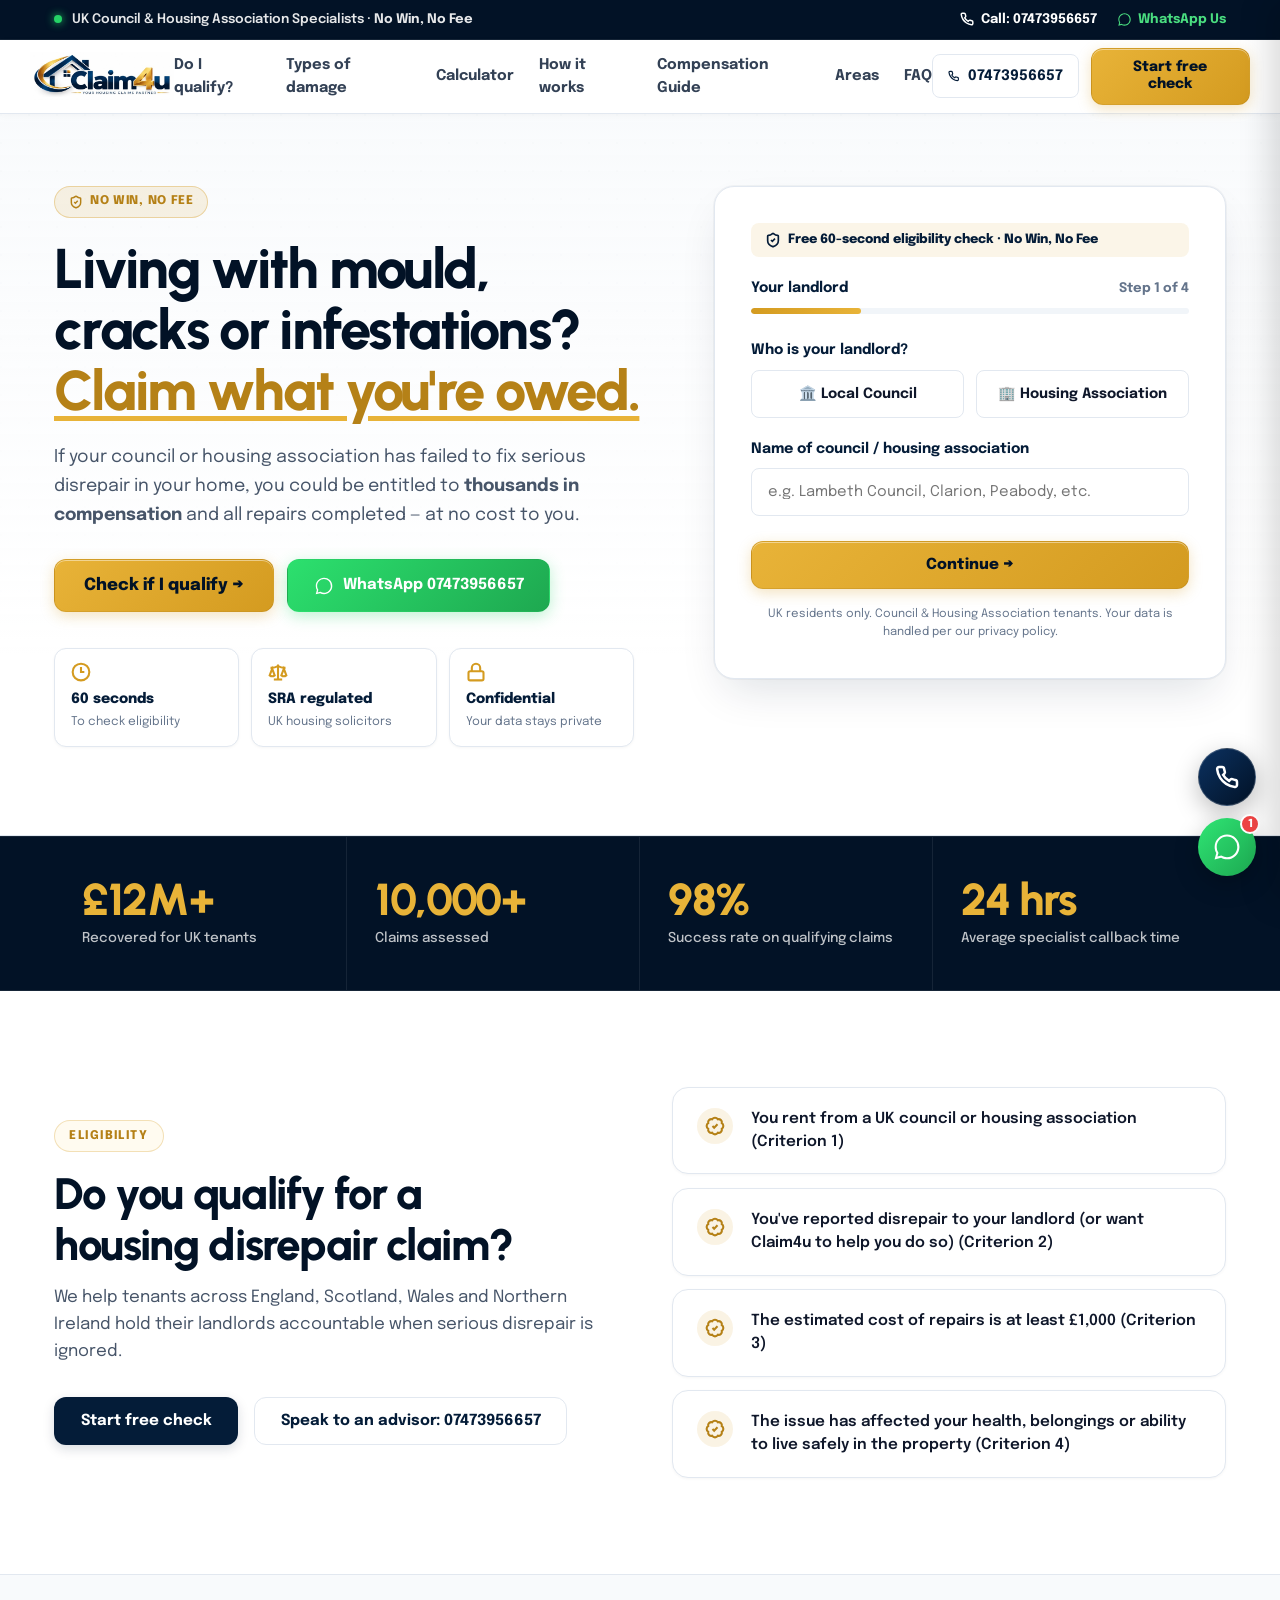
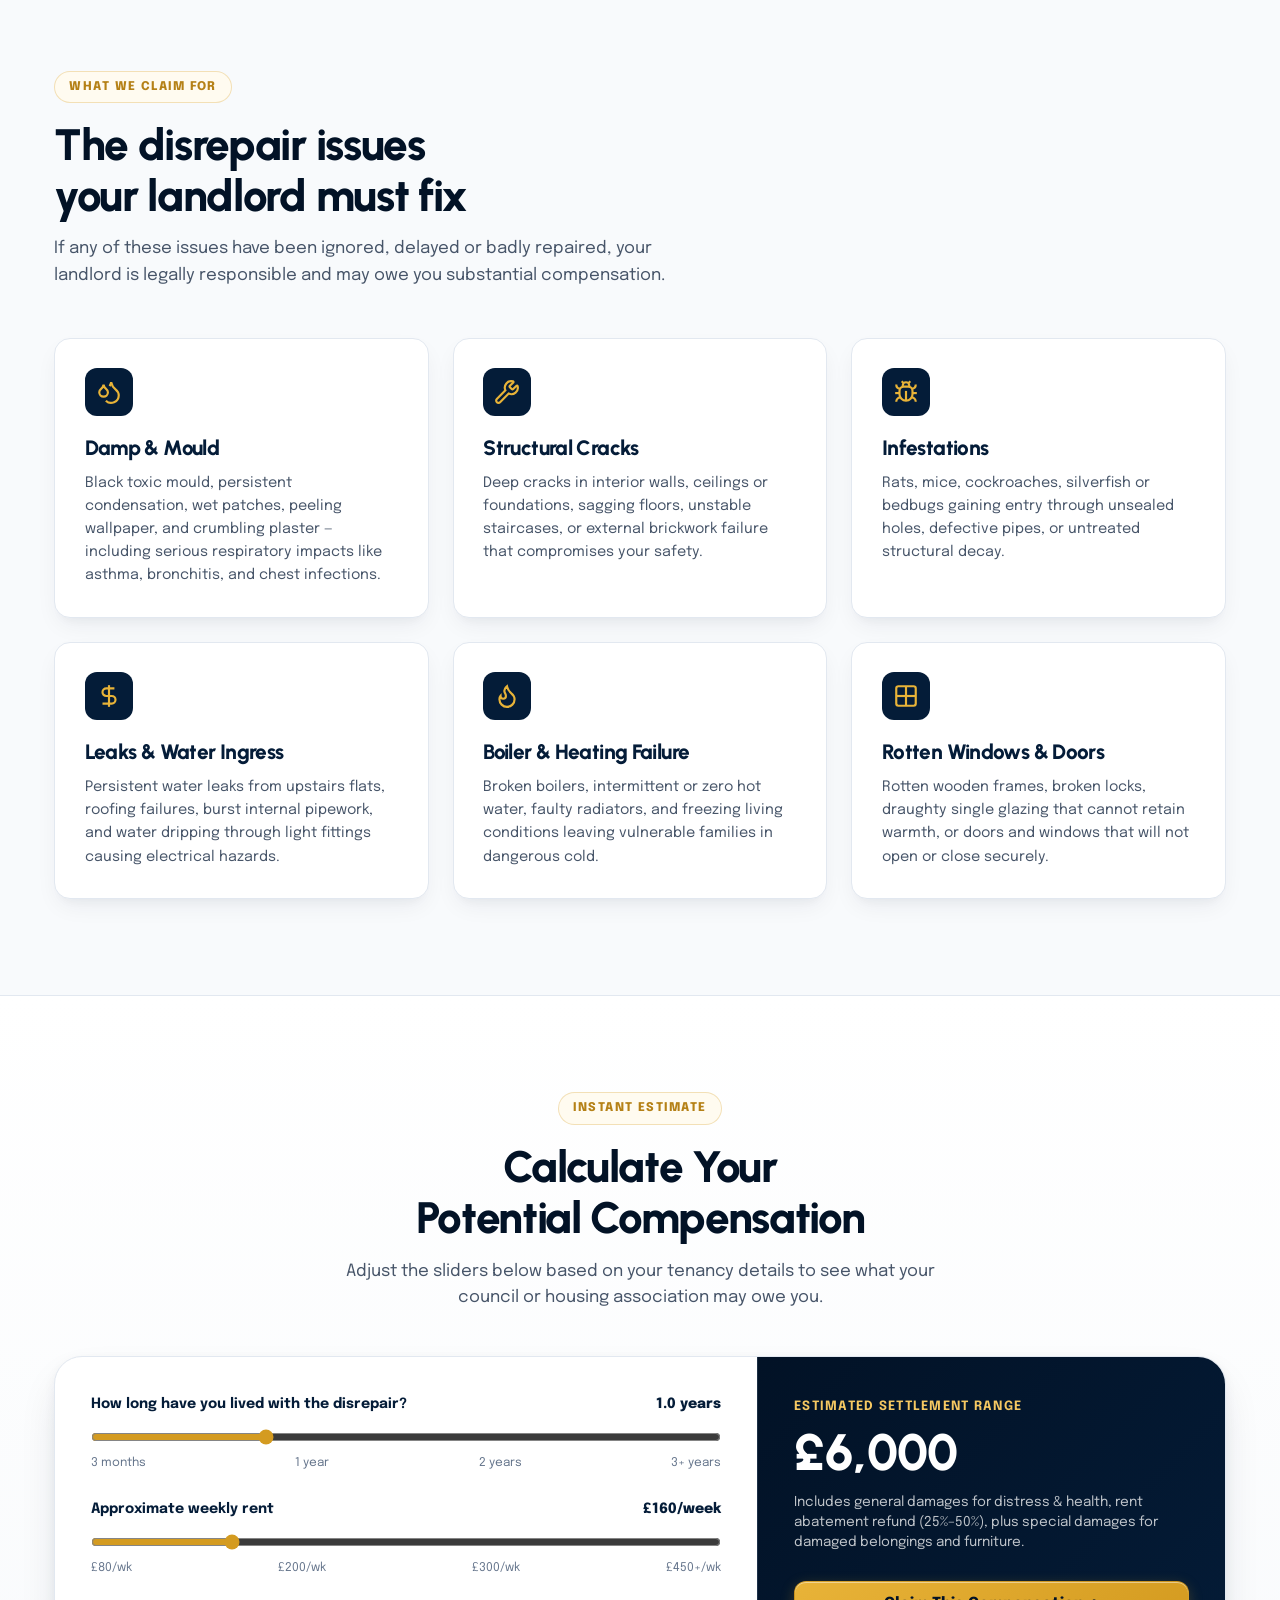
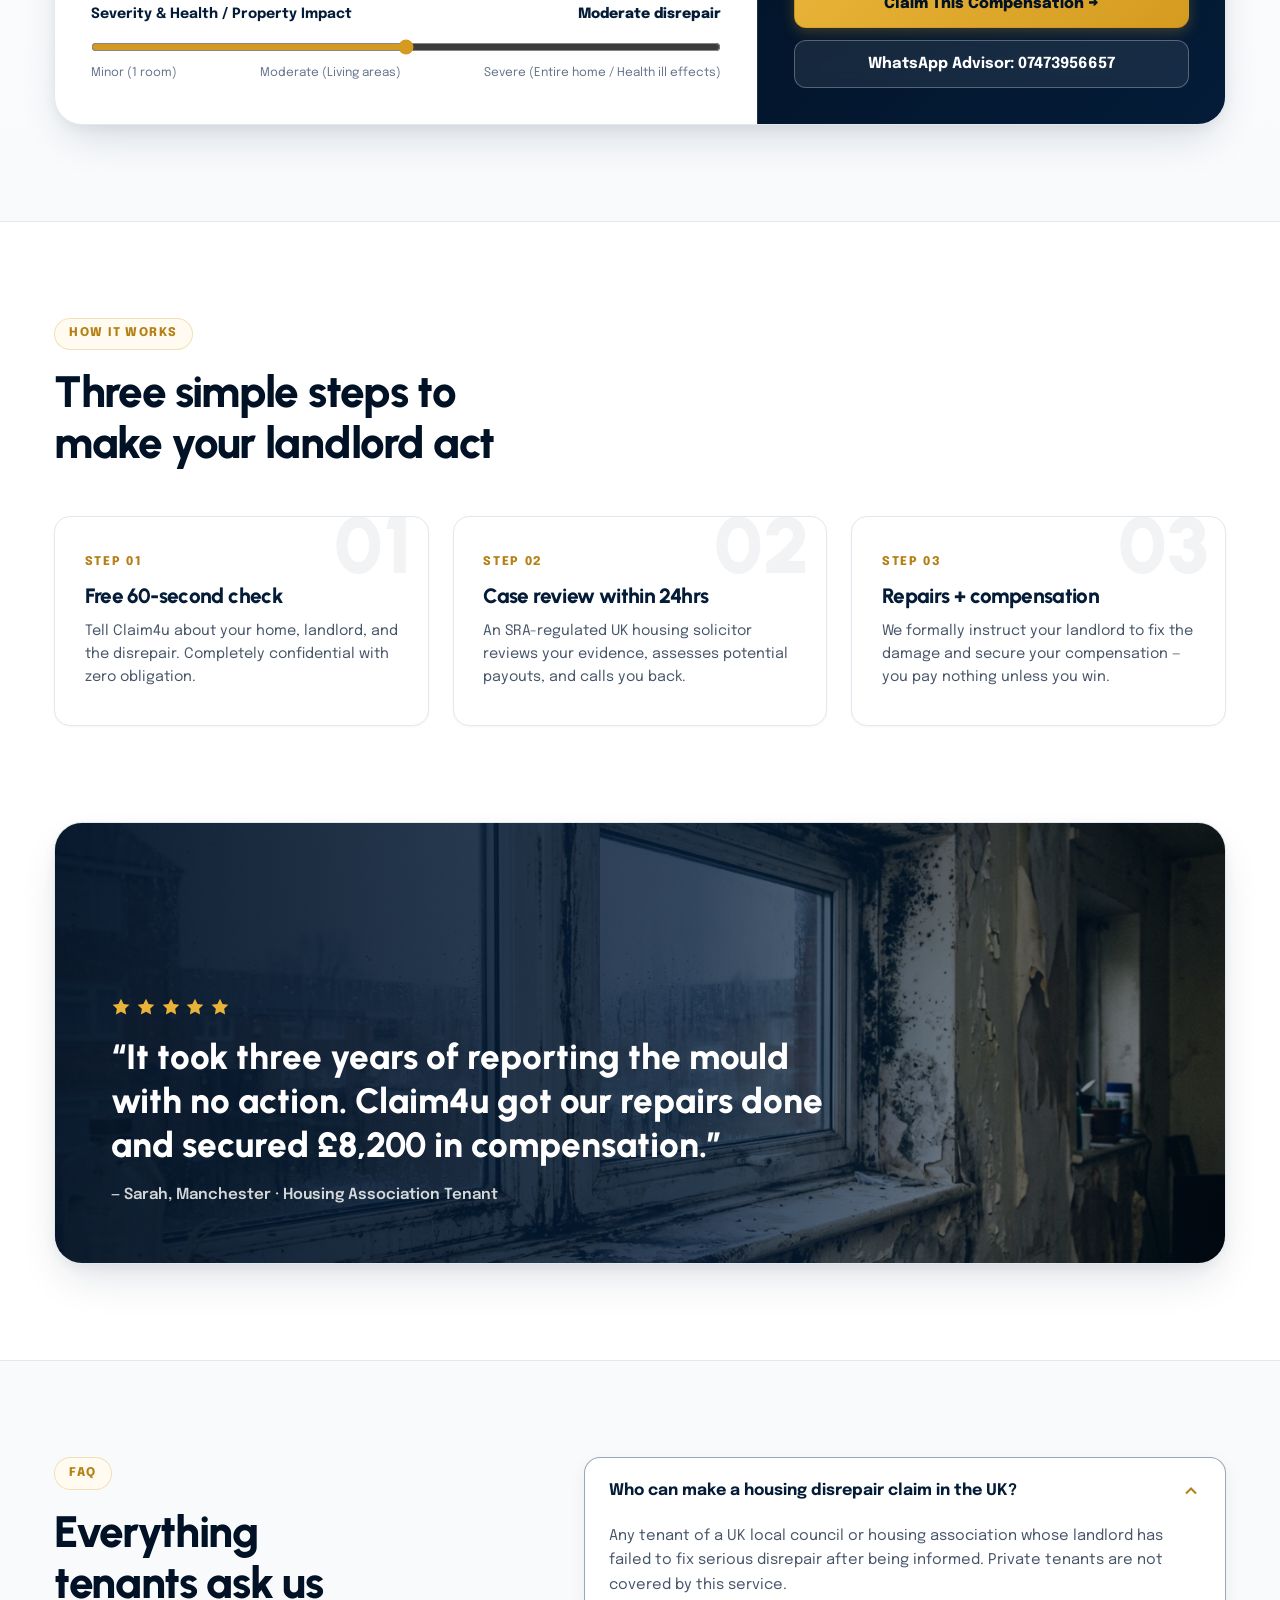
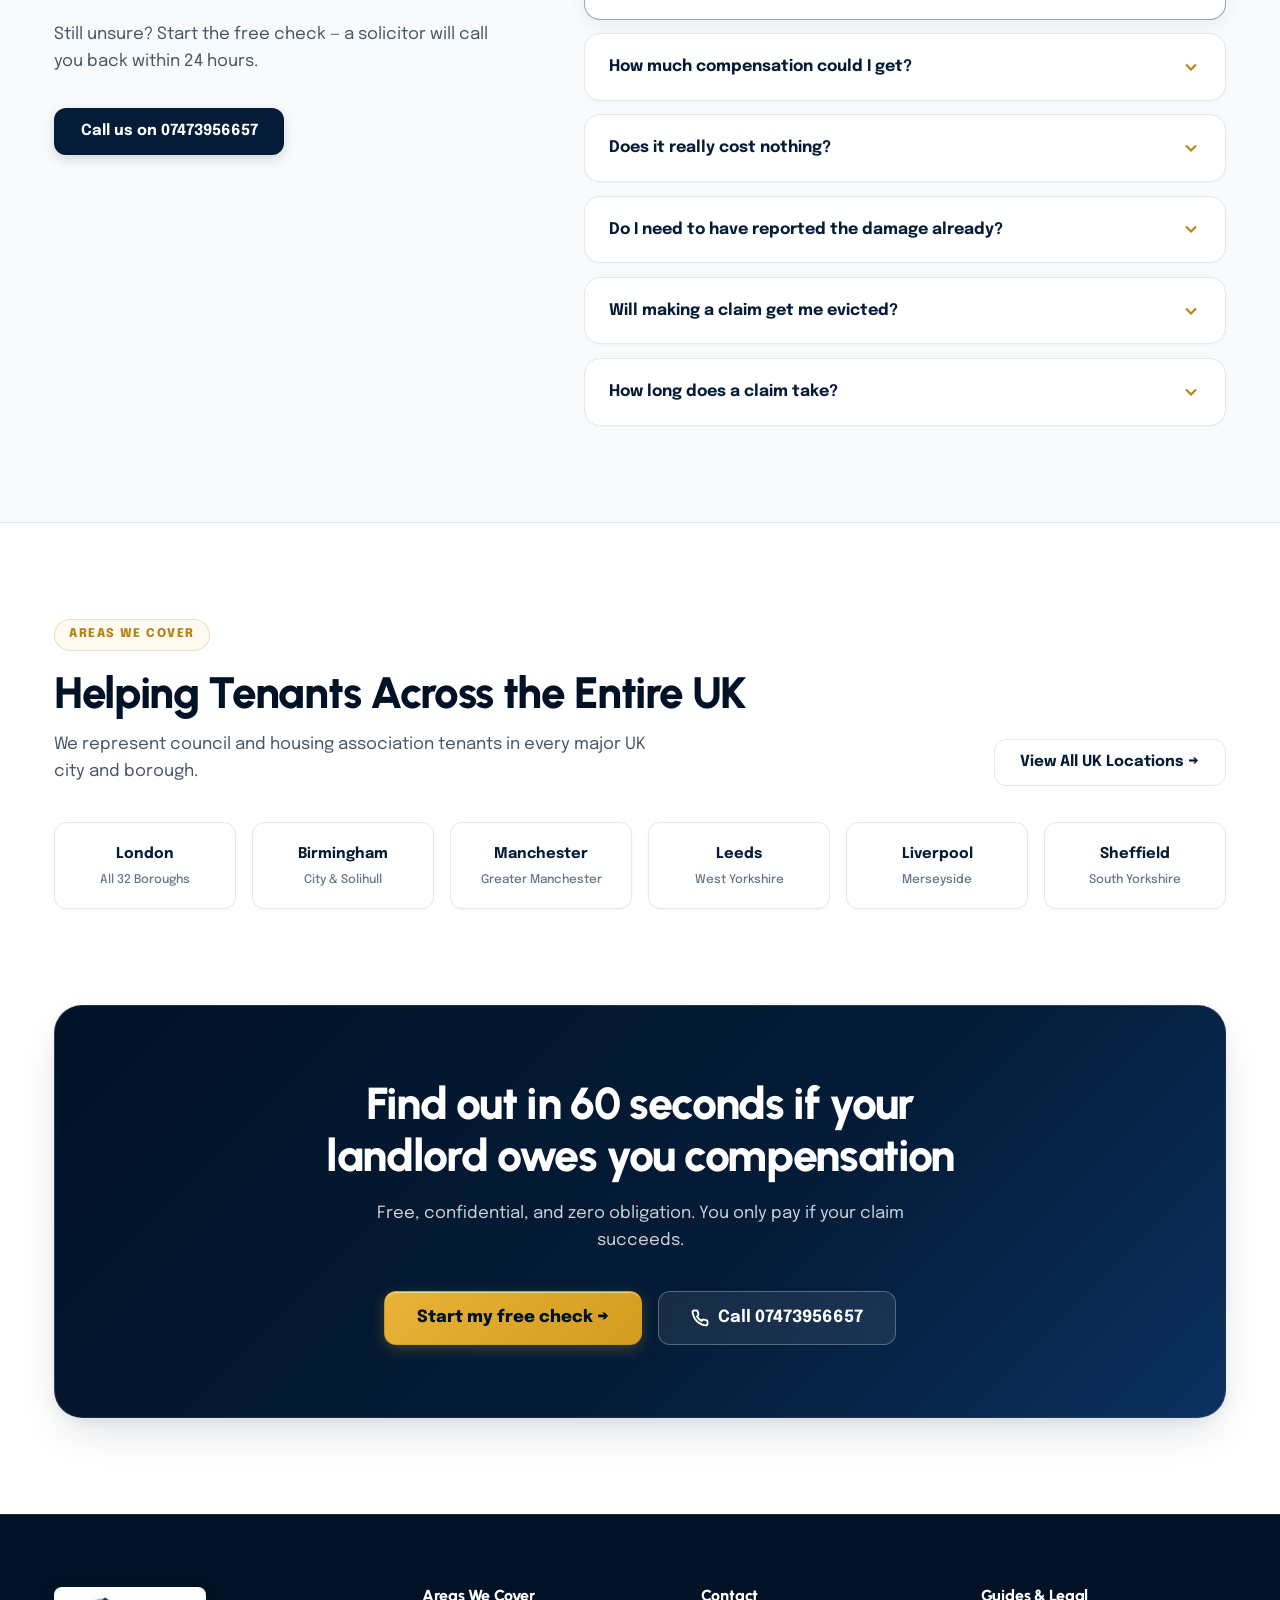
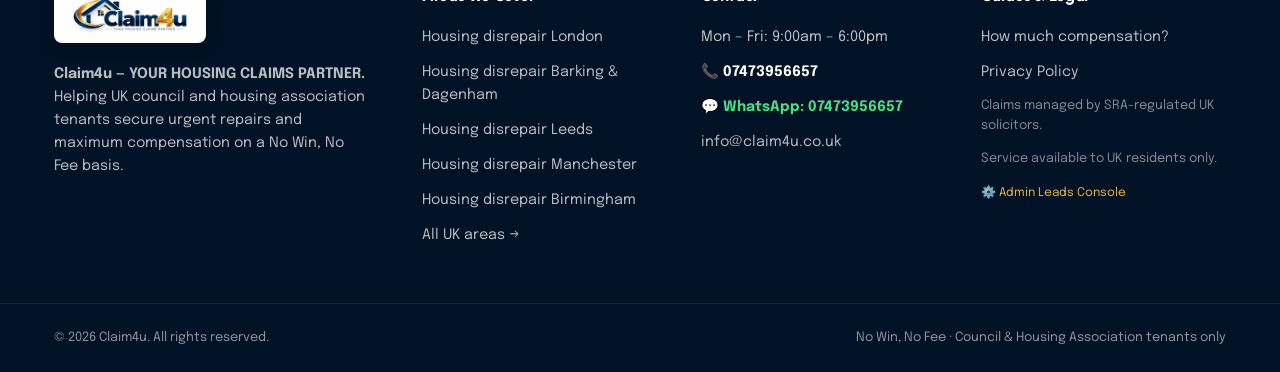
==== index.html @ e4fb18af "Update index.html" ====
<!DOCTYPE html>
<html lang="en">

<head>
  <!-- Google tag (gtag.js) -->
  <script async src="https://www.googletagmanager.com/gtag/js?id=AW-18344158870"></script>
  <script>
    window.dataLayer = window.dataLayer || [];
    function gtag(){dataLayer.push(arguments);}
    gtag('js', new Date());
    gtag('config', 'AW-18344158870');
  </script>
  <meta charset="utf-8" />
  <meta name="viewport" content="width=device-width, initial-scale=1.0" />
  <title>Housing Disrepair Claims | Claim4u - No Win, No Fee</title>
  <meta name="description" content="Claim4u helps UK tenants claim compensation and get repairs done for housing disrepair. Council & Housing Association tenants only. No Win, No Fee." />
  <meta name="author" content="Claim4u - Your Housing Claims Partner" />
  <meta name="theme-color" content="#041c38" />

  <!-- Google Web Fonts -->
  <link rel="preconnect" href="https://fonts.googleapis.com" />
  <link rel="preconnect" href="https://fonts.gstatic.com" crossorigin />
  <link href="https://fonts.googleapis.com/css2?family=Epilogue:wght@400;500;600;700;800&family=Plus+Jakarta+Sans:wght@500;600;700;800&family=Urbanist:wght@600;700;800;900&display=swap" rel="stylesheet" />

  <!-- Stylesheet -->
  <link rel="stylesheet" href="css/styles.css" />
</head>
<body>

  <!-- ==========================================================================
       Top Announcement & Direct Contact Bar
       ========================================================================== -->
  <div class="top-bar">
    <div class="container top-bar-inner">
      <div class="top-bar-left">
        <span class="live-dot"></span>
        <span>UK Council & Housing Association Specialists · <strong>No Win, No Fee</strong></span>
      </div>
      <div class="top-bar-right">
        <a href="tel:07473956657" class="top-contact-link" title="Call Claim4u">
          <svg width="14" height="14" viewBox="0 0 24 24" fill="none" stroke="currentColor" stroke-width="2.5">
            <path
              d="M22 16.92v3a2 2 0 0 1-2.18 2 19.79 19.79 0 0 1-8.63-3.07 19.5 19.5 0 0 1-6-6 19.79 19.79 0 0 1-3.07-8.67A2 2 0 0 1 4.11 2h3a2 2 0 0 1 2 1.72 12.84 12.84 0 0 0 .7 2.81 2 2 0 0 1-.45 2.11L8.09 9.91a16 16 0 0 0 6 6l1.27-1.27a2 2 0 0 1 2.11-.45 12.84 12.84 0 0 0 2.81.7A2 2 0 0 1 22 16.92z">
            </path>
          </svg>
          Call: 07473956657
        </a>
        <a href="https://wa.me/447473956657?text=Hello%20Claim4u%2C%20I%20would%20like%20to%20check%20my%20housing%20disrepair%20eligibility"
          target="_blank" rel="noopener noreferrer" class="top-contact-link whatsapp-accent" title="Chat on WhatsApp">
          <svg width="15" height="15" viewBox="0 0 24 24" fill="currentColor">
            <path
              d="M12.04 2c-5.46 0-9.91 4.45-9.91 9.91 0 1.75.46 3.45 1.32 4.95L2.05 22l5.25-1.38c1.45.79 3.08 1.21 4.74 1.21 5.46 0 9.91-4.45 9.91-9.91 0-2.65-1.03-5.14-2.9-7.01A9.816 9.816 0 0 0 12.04 2zM12 20.19c-1.48 0-2.93-.4-4.2-1.15l-.3-.18-3.12.82.83-3.04-.2-.31a8.165 8.165 0 0 1-1.26-4.42c0-4.54 3.7-8.24 8.24-8.24 2.2 0 4.27.86 5.82 2.42a8.18 8.18 0 0 1 2.41 5.83c.02 4.54-3.68 8.27-8.22 8.27z" />
          </svg>
          WhatsApp Us
        </a>
      </div>
    </div>
  </div>

  <!-- ==========================================================================
       Sticky Site Header
       ========================================================================== -->
  <header class="site-header">
    <div class="container site-header-inner">
      <a href="index.html" class="logo-wrapper" title="Claim4u Home">
        <img src="assets/claim4u-logo.png" alt="Claim4u - Your Housing Claims Partner" class="site-logo" width="210"
          height="54" />
      </a>

      <!-- Desktop Navigation -->
      <nav class="nav-desktop">
        <a href="#eligibility" class="nav-link">Do I qualify?</a>
        <a href="#damage" class="nav-link">Types of damage</a>
        <a href="#calculator" class="nav-link">Calculator</a>
        <a href="#how" class="nav-link">How it works</a>
        <a href="compensation.html" class="nav-link">Compensation Guide</a>
        <a href="areas.html" class="nav-link">Areas</a>
        <a href="#faq" class="nav-link">FAQ</a>
      </nav>

      <!-- Header Actions -->
      <div class="header-actions">
        <a href="tel:07473956657" class="header-phone-btn" title="Call directly">
          <svg width="16" height="16" viewBox="0 0 24 24" fill="none" stroke="currentColor" stroke-width="2.5">
            <path
              d="M22 16.92v3a2 2 0 0 1-2.18 2 19.79 19.79 0 0 1-8.63-3.07 19.5 19.5 0 0 1-6-6 19.79 19.79 0 0 1-3.07-8.67A2 2 0 0 1 4.11 2h3a2 2 0 0 1 2 1.72 12.84 12.84 0 0 0 .7 2.81 2 2 0 0 1-.45 2.11L8.09 9.91a16 16 0 0 0 6 6l1.27-1.27a2 2 0 0 1 2.11-.45 12.84 12.84 0 0 0 2.81.7A2 2 0 0 1 22 16.92z">
            </path>
          </svg>
          07473956657
        </a>
        <a href="#claim" class="btn btn-primary header-cta-btn">Start free check</a>

        <!-- Mobile Menu Toggle Button -->
        <button type="button" class="mobile-menu-toggle" id="mobileMenuToggle" aria-label="Open mobile menu">
          <svg width="24" height="24" viewBox="0 0 24 24" fill="none" stroke="currentColor" stroke-width="2.5"
            stroke-linecap="round" stroke-linejoin="round">
            <line x1="3" y1="12" x2="21" y2="12"></line>
            <line x1="3" y1="6" x2="21" y2="6"></line>
            <line x1="3" y1="18" x2="21" y2="18"></line>
          </svg>
        </button>
      </div>
    </div>
  </header>

  <!-- Mobile Drawer Menu -->
  <div class="mobile-nav-overlay" id="mobileOverlay"></div>
  <div class="mobile-nav-drawer" id="mobileDrawer">
    <div class="mobile-drawer-header">
      <img src="assets/claim4u-logo.png" alt="Claim4u Logo" style="height: 40px; mix-blend-mode: multiply;" />
      <button type="button" id="mobileDrawerClose"
        style="background: none; border: none; font-size: 24px; cursor: pointer; color: var(--primary);">&times;</button>
    </div>
    <div class="mobile-nav-links">
      <a href="#eligibility" class="mobile-nav-link">Do I qualify?</a>
      <a href="#damage" class="mobile-nav-link">Types of damage</a>
      <a href="#calculator" class="mobile-nav-link">Compensation Calculator</a>
      <a href="#how" class="mobile-nav-link">How it works</a>
      <a href="compensation.html" class="mobile-nav-link">Compensation Guide</a>
      <a href="areas.html" class="mobile-nav-link">Areas We Cover</a>
      <a href="#faq" class="mobile-nav-link">FAQ</a>
      <a href="privacy.html" class="mobile-nav-link">Privacy Policy</a>
    </div>
    <div class="mobile-drawer-footer">
      <a href="tel:07473956657" class="btn btn-navy" style="width: 100%;">
        <svg width="18" height="18" viewBox="0 0 24 24" fill="none" stroke="currentColor" stroke-width="2">
          <path
            d="M22 16.92v3a2 2 0 0 1-2.18 2 19.79 19.79 0 0 1-8.63-3.07 19.5 19.5 0 0 1-6-6 19.79 19.79 0 0 1-3.07-8.67A2 2 0 0 1 4.11 2h3a2 2 0 0 1 2 1.72 12.84 12.84 0 0 0 .7 2.81 2 2 0 0 1-.45 2.11L8.09 9.91a16 16 0 0 0 6 6l1.27-1.27a2 2 0 0 1 2.11-.45 12.84 12.84 0 0 0 2.81.7A2 2 0 0 1 22 16.92z">
          </path>
        </svg>
        Call 07473956657
      </a>
      <a href="https://wa.me/447473956657?text=Hello%20Claim4u%2C%20I%20want%20to%20check%20my%20housing%20disrepair%20claim"
        class="btn btn-whatsapp" style="width: 100%;">
        <svg width="18" height="18" viewBox="0 0 24 24" fill="currentColor">
          <path
            d="M12.04 2c-5.46 0-9.91 4.45-9.91 9.91 0 1.75.46 3.45 1.32 4.95L2.05 22l5.25-1.38c1.45.79 3.08 1.21 4.74 1.21 5.46 0 9.91-4.45 9.91-9.91 0-2.65-1.03-5.14-2.9-7.01A9.816 9.816 0 0 0 12.04 2zM12 20.19c-1.48 0-2.93-.4-4.2-1.15l-.3-.18-3.12.82.83-3.04-.2-.31a8.165 8.165 0 0 1-1.26-4.42c0-4.54 3.7-8.24 8.24-8.24 2.2 0 4.27.86 5.82 2.42a8.18 8.18 0 0 1 2.41 5.83c.02 4.54-3.68 8.27-8.22 8.27z" />
        </svg>
        WhatsApp 07473956657
      </a>
    </div>
  </div>

  <main>
    <!-- ==========================================================================
         Hero Section with 4-Step Claim Wizard
         ========================================================================== -->
    <section class="hero-section" id="top">
      <div class="hero-bg-grid"></div>
      <div class="container hero-grid">

        <!-- Left Hero Content -->
        <div class="hero-content">
          <span class="pill-badge">
            <svg width="14" height="14" viewBox="0 0 24 24" fill="none" stroke="currentColor" stroke-width="2.5">
              <path
                d="M20 13c0 5-3.5 7.5-7.66 8.95a1 1 0 0 1-.67-.01C7.5 20.5 4 18 4 13V6a1 1 0 0 1 1-1c2 0 4.5-1.2 6.24-2.72a1.17 1.17 0 0 1 1.52 0C14.51 3.81 17 5 19 5a1 1 0 0 1 1 1z">
              </path>
              <path d="m9 12 2 2 4-4"></path>
            </svg>
            No Win, No Fee
          </span>

          <h1 class="hero-title">
            Living with mould, cracks or infestations?
            <span class="highlight-gold">Claim what you're owed.</span>
          </h1>

          <p class="hero-description">
            If your council or housing association has failed to fix serious disrepair in your home, you could be
            entitled to <strong>thousands in compensation</strong> and all repairs completed — at no cost to you.
          </p>

          <div class="hero-actions">
            <a href="#claim" class="btn btn-primary" style="font-size: 1.05rem; padding: 0.95rem 1.8rem;">
              Check if I qualify →
            </a>
            <a href="https://wa.me/447473956657?text=Hello%20Claim4u%2C%20I%20have%20disrepair%20issues%20in%20my%20home"
              target="_blank" rel="noopener noreferrer" class="btn btn-whatsapp" style="padding: 0.95rem 1.6rem;">
              <svg width="20" height="20" viewBox="0 0 24 24" fill="currentColor">
                <path
                  d="M12.04 2c-5.46 0-9.91 4.45-9.91 9.91 0 1.75.46 3.45 1.32 4.95L2.05 22l5.25-1.38c1.45.79 3.08 1.21 4.74 1.21 5.46 0 9.91-4.45 9.91-9.91 0-2.65-1.03-5.14-2.9-7.01A9.816 9.816 0 0 0 12.04 2zM12 20.19c-1.48 0-2.93-.4-4.2-1.15l-.3-.18-3.12.82.83-3.04-.2-.31a8.165 8.165 0 0 1-1.26-4.42c0-4.54 3.7-8.24 8.24-8.24 2.2 0 4.27.86 5.82 2.42a8.18 8.18 0 0 1 2.41 5.83c.02 4.54-3.68 8.27-8.22 8.27z" />
              </svg>
              WhatsApp 07473956657
            </a>
          </div>

          <!-- Trust Badges -->
          <dl class="hero-trust-list">
            <div class="hero-trust-item">
              <svg class="hero-trust-icon" viewBox="0 0 24 24" fill="none" stroke="currentColor" stroke-width="2.5">
                <circle cx="12" cy="12" r="10"></circle>
                <path d="M12 6v6h4"></path>
              </svg>
              <dt class="hero-trust-title">60 seconds</dt>
              <dd class="hero-trust-desc">To check eligibility</dd>
            </div>
            <div class="hero-trust-item">
              <svg class="hero-trust-icon" viewBox="0 0 24 24" fill="none" stroke="currentColor" stroke-width="2.5">
                <path d="M12 3v18"></path>
                <path d="m19 8 3 8a5 5 0 0 1-6 0zV7"></path>
                <path d="M3 7h1a17 17 0 0 0 8-2 17 17 0 0 0 8 2h1"></path>
                <path d="m5 8 3 8a5 5 0 0 1-6 0zV7"></path>
                <path d="M7 21h10"></path>
              </svg>
              <dt class="hero-trust-title">SRA regulated</dt>
              <dd class="hero-trust-desc">UK housing solicitors</dd>
            </div>
            <div class="hero-trust-item">
              <svg class="hero-trust-icon" viewBox="0 0 24 24" fill="none" stroke="currentColor" stroke-width="2.5">
                <rect width="18" height="11" x="3" y="11" rx="2" ry="2"></rect>
                <path d="M7 11V7a5 5 0 0 1 10 0v4"></path>
              </svg>
              <dt class="hero-trust-title">Confidential</dt>
              <dd class="hero-trust-desc">Your data stays private</dd>
            </div>
          </dl>
        </div>

        <!-- Right: 4-Step Claim Wizard Card -->
        <div id="claim">
          <div class="claim-wizard-card" id="claimWizard">
            <div class="wizard-badge">
              <svg width="16" height="16" viewBox="0 0 24 24" fill="none" stroke="currentColor" stroke-width="2.5">
                <path
                  d="M20 13c0 5-3.5 7.5-7.66 8.95a1 1 0 0 1-.67-.01C7.5 20.5 4 18 4 13V6a1 1 0 0 1 1-1c2 0 4.5-1.2 6.24-2.72a1.17 1.17 0 0 1 1.52 0C14.51 3.81 17 5 19 5a1 1 0 0 1 1 1z">
                </path>
                <path d="m9 12 2 2 4-4"></path>
              </svg>
              Free 60-second eligibility check · No Win, No Fee
            </div>

            <!-- Progress Header -->
            <div class="wizard-progress-header">
              <span class="wizard-step-name" id="wizardProgressTitle">Your landlord</span>
              <span id="wizardStepNumber">Step 1 of 4</span>
            </div>
            <div class="wizard-progress-bar-bg">
              <div class="wizard-progress-bar-fill" id="wizardProgressBar" style="width: 25%;"></div>
            </div>

            <!-- Form Content -->
            <form id="wizardForm" novalidate>

              <!-- STEP 0: Your Landlord -->
              <div class="form-step active" id="step-0">
                <div class="form-group">
                  <label class="form-label">Who is your landlord?</label>
                  <div class="choice-grid-2">
                    <button type="button" class="choice-btn landlord-type-btn" data-type="council">
                      🏛️ Local Council
                    </button>
                    <button type="button" class="choice-btn landlord-type-btn" data-type="housing_association">
                      🏢 Housing Association
                    </button>
                  </div>
                  <div class="form-error" id="error-landlord_type" style="display: none;"></div>
                </div>

                <div class="form-group">
                  <label for="landlord_name" class="form-label">Name of council / housing association</label>
                  <input type="text" id="landlord_name" name="landlord_name" class="form-input"
                    placeholder="e.g. Lambeth Council, Clarion, Peabody, etc." autocomplete="off" />
                  <div class="form-error" id="error-landlord_name" style="display: none;"></div>
                </div>
              </div>

              <!-- STEP 1: The Damage -->
              <div class="form-step" id="step-1">
                <div class="form-group">
                  <label class="form-label">Type of damage (select all that apply)</label>
                  <div class="damage-chips-grid">
                    <button type="button" class="damage-chip" data-damage="Damp & Mould">💧 Damp & Mould</button>
                    <button type="button" class="damage-chip" data-damage="Structural Cracks">🧱 Structural
                      Cracks</button>
                    <button type="button" class="damage-chip" data-damage="Infestation">🐀 Infestation (rats,
                      pests)</button>
                    <button type="button" class="damage-chip" data-damage="Leaks / Water Damage">🚰 Leaks / Water
                      Ingress</button>
                    <button type="button" class="damage-chip" data-damage="Broken Heating / Boiler">🔥 Broken Boiler /
                      Heating</button>
                    <button type="button" class="damage-chip" data-damage="Doors / Windows">🚪 Defective Doors /
                      Windows</button>
                    <button type="button" class="damage-chip" data-damage="Other Disrepair">⚠️ Other Disrepair</button>
                  </div>
                  <div class="form-error" id="error-damage_types" style="display: none;"></div>
                </div>

                <div class="form-group">
                  <label for="estimated_cost_band" class="form-label">Estimated cost of repairs</label>
                  <select id="estimated_cost_band" name="estimated_cost_band" class="form-select">
                    <option value="">Select an estimate...</option>
                    <option value="under_1k">Under £1,000 (may not qualify)</option>
                    <option value="1k_5k">£1,000 – £5,000</option>
                    <option value="5k_10k">£5,000 – £10,000</option>
                    <option value="over_10k">Over £10,000</option>
                    <option value="unsure">Not sure / Unassessed</option>
                  </select>
                  <div class="form-error" id="error-estimated_cost_band" style="display: none;"></div>
                </div>
              </div>

              <!-- STEP 2: Details & Photos -->
              <div class="form-step" id="step-2">
                <div class="form-group">
                  <label for="description" class="form-label">Briefly describe the damage (optional)</label>
                  <textarea id="description" name="description" class="form-textarea"
                    placeholder="How long has it been happening? Have you reported it in writing or phone calls?"></textarea>
                </div>

                <div class="form-group">
                  <label class="form-label">Upload photos of the damage (optional, up to 8)</label>
                  <label class="photo-upload-box" for="photoInput">
                    <svg width="28" height="28" viewBox="0 0 24 24" fill="none" stroke="currentColor" stroke-width="2"
                      style="color: var(--primary);">
                      <path d="M12 3v12"></path>
                      <path d="m17 8-5-5-5 5"></path>
                      <path d="M21 15v4a2 2 0 0 1-2 2H5a2 2 0 0 1-2-2v-4"></path>
                    </svg>
                    <span id="photoUploadText" style="font-size: 0.85rem; color: var(--foreground-muted);">Tap or drag
                      to choose photos (JPG/PNG, max 8MB each)</span>
                    <input type="file" id="photoInput" accept="image/*" multiple style="display: none;" />
                  </label>
                  <div class="photo-preview-grid" id="photoPreviewContainer"></div>
                </div>
              </div>

              <!-- STEP 3: Contact Details -->
              <div class="form-step" id="step-3">
                <div class="contact-inputs-grid">
                  <div class="form-group">
                    <label for="full_name" class="form-label">Full Name</label>
                    <input type="text" id="full_name" name="full_name" class="form-input"
                      placeholder="e.g. Sarah Jenkins" autocomplete="name" />
                    <div class="form-error" id="error-full_name" style="display: none;"></div>
                  </div>

                  <div class="form-group">
                    <label for="email" class="form-label">Email Address</label>
                    <input type="email" id="email" name="email" class="form-input" placeholder="name@example.com"
                      autocomplete="email" />
                    <div class="form-error" id="error-email" style="display: none;"></div>
                  </div>

                  <div class="form-group">
                    <label for="phone" class="form-label">UK Contact Number</label>
                    <input type="tel" id="phone" name="phone" class="form-input" placeholder="07473956657"
                      autocomplete="tel" />
                    <div class="form-error" id="error-phone" style="display: none;"></div>
                  </div>

                  <div class="form-group">
                    <label for="postcode" class="form-label">Postcode (optional)</label>
                    <input type="text" id="postcode" name="postcode" class="form-input"
                      placeholder="e.g. M14 5TP or SW1A 1AA" style="text-transform: uppercase;"
                      autocomplete="postal-code" />
                    <div id="postcode-lookup-feedback" style="font-size: 0.75rem; margin-top: 0.25rem;"></div>
                  </div>
                </div>

                <label class="consent-checkbox-label">
                  <input type="checkbox" id="consent" name="consent" />
                  <span>I agree to be contacted by a Claim4u housing disrepair specialist about my claim. I understand
                    this is a free eligibility check with no obligation.</span>
                </label>
                <div class="form-error" id="error-consent" style="display: none;"></div>
              </div>

              <!-- Wizard Controls -->
              <div class="wizard-nav-controls">
                <button type="button" class="btn btn-ghost" id="btnPrev" style="display: none;">
                  ← Back
                </button>
                <button type="button" class="btn btn-primary" id="btnNext" style="flex: 1;">
                  Continue →
                </button>
              </div>

              <p class="wizard-disclaimer">
                UK residents only. Council & Housing Association tenants. Your data is handled per our privacy policy.
              </p>
            </form>

            <!-- Success State -->
            <div id="wizardSuccess" style="display: none;"></div>
          </div>
        </div>

      </div>
    </section>

    <!-- ==========================================================================
         Trust Counter Stats Banner
         ========================================================================== -->
    <section class="stats-banner">
      <div class="container stats-grid">
        <div class="stat-item">
          <div class="stat-number">£12M+</div>
          <div class="stat-label">Recovered for UK tenants</div>
        </div>
        <div class="stat-item">
          <div class="stat-number">10,000+</div>
          <div class="stat-label">Claims assessed</div>
        </div>
        <div class="stat-item">
          <div class="stat-number">98%</div>
          <div class="stat-label">Success rate on qualifying claims</div>
        </div>
        <div class="stat-item">
          <div class="stat-number">24 hrs</div>
          <div class="stat-label">Average specialist callback time</div>
        </div>
      </div>
    </section>

    <!-- ==========================================================================
         Eligibility Criteria Section
         ========================================================================== -->
    <section class="section-spacing" id="eligibility">
      <div class="container eligibility-grid">
        <div>
          <span class="section-tag">Eligibility</span>
          <h2 class="section-title">Do you qualify for a housing disrepair claim?</h2>
          <p class="section-subtitle">
            We help tenants across England, Scotland, Wales and Northern Ireland hold their landlords accountable when
            serious disrepair is ignored.
          </p>
          <div style="margin-top: 2rem; display: flex; gap: 1rem; flex-wrap: wrap;">
            <a href="#claim" class="btn btn-navy">Start free check</a>
            <a href="tel:07473956657" class="btn btn-ghost">Speak to an advisor: 07473956657</a>
          </div>
        </div>

        <ul class="criteria-list">
          <li class="criteria-card">
            <div class="criteria-icon-box">
              <svg width="20" height="20" viewBox="0 0 24 24" fill="none" stroke="currentColor" stroke-width="2.5">
                <path
                  d="M3.85 8.62a4 4 0 0 1 4.78-4.77 4 4 0 0 1 6.74 0 4 4 0 0 1 4.78 4.78 4 4 0 0 1 0 6.74 4 4 0 0 1-4.77 4.78 4 4 0 0 1-6.75 0 4 4 0 0 1-4.78-4.77 4 4 0 0 1 0-6.76Z">
                </path>
                <path d="m9 12 2 2 4-4"></path>
              </svg>
            </div>
            <div class="criteria-text">
              You rent from a UK council or housing association (Criterion 1)
            </div>
          </li>
          <li class="criteria-card">
            <div class="criteria-icon-box">
              <svg width="20" height="20" viewBox="0 0 24 24" fill="none" stroke="currentColor" stroke-width="2.5">
                <path
                  d="M3.85 8.62a4 4 0 0 1 4.78-4.77 4 4 0 0 1 6.74 0 4 4 0 0 1 4.78 4.78 4 4 0 0 1 0 6.74 4 4 0 0 1-4.77 4.78 4 4 0 0 1-6.75 0 4 4 0 0 1-4.78-4.77 4 4 0 0 1 0-6.76Z">
                </path>
                <path d="m9 12 2 2 4-4"></path>
              </svg>
            </div>
            <div class="criteria-text">
              You've reported disrepair to your landlord (or want Claim4u to help you do so) (Criterion 2)
            </div>
          </li>
          <li class="criteria-card">
            <div class="criteria-icon-box">
              <svg width="20" height="20" viewBox="0 0 24 24" fill="none" stroke="currentColor" stroke-width="2.5">
                <path
                  d="M3.85 8.62a4 4 0 0 1 4.78-4.77 4 4 0 0 1 6.74 0 4 4 0 0 1 4.78 4.78 4 4 0 0 1 0 6.74 4 4 0 0 1-4.77 4.78 4 4 0 0 1-6.75 0 4 4 0 0 1-4.78-4.77 4 4 0 0 1 0-6.76Z">
                </path>
                <path d="m9 12 2 2 4-4"></path>
              </svg>
            </div>
            <div class="criteria-text">
              The estimated cost of repairs is at least £1,000 (Criterion 3)
            </div>
          </li>
          <li class="criteria-card">
            <div class="criteria-icon-box">
              <svg width="20" height="20" viewBox="0 0 24 24" fill="none" stroke="currentColor" stroke-width="2.5">
                <path
                  d="M3.85 8.62a4 4 0 0 1 4.78-4.77 4 4 0 0 1 6.74 0 4 4 0 0 1 4.78 4.78 4 4 0 0 1 0 6.74 4 4 0 0 1-4.77 4.78 4 4 0 0 1-6.75 0 4 4 0 0 1-4.78-4.77 4 4 0 0 1 0-6.76Z">
                </path>
                <path d="m9 12 2 2 4-4"></path>
              </svg>
            </div>
            <div class="criteria-text">
              The issue has affected your health, belongings or ability to live safely in the property (Criterion 4)
            </div>
          </li>
        </ul>
      </div>
    </section>

    <!-- ==========================================================================
         Disrepair Damage Issues Section
         ========================================================================== -->
    <section class="section-spacing damage-section" id="damage">
      <div class="container">
        <div style="max-width: 680px;">
          <span class="section-tag">What we claim for</span>
          <h2 class="section-title">The disrepair issues your landlord must fix</h2>
          <p class="section-subtitle">
            If any of these issues have been ignored, delayed or badly repaired, your landlord is legally responsible
            and may owe you substantial compensation.
          </p>
        </div>

        <div class="damage-cards-grid">
          <article class="damage-card">
            <div class="damage-icon-wrapper">
              <svg width="26" height="26" viewBox="0 0 24 24" fill="none" stroke="currentColor" stroke-width="2">
                <path
                  d="M7 16.3c2.2 0 4-1.83 4-4.05 0-1.16-.57-2.26-1.71-3.19S7.29 6.75 7 5.3c-.29 1.45-1.14 2.84-2.29 3.76S3 11.1 3 12.25c0 2.22 1.8 4.05 4 4.05z">
                </path>
                <path
                  d="M12.56 6.6A10.97 10.97 0 0 0 14 3.02c.5 2.5 2 4.9 4 6.5s3 3.5 3 5.5a6.98 6.98 0 0 1-11.91 4.97">
                </path>
              </svg>
            </div>
            <h3 class="damage-title">Damp & Mould</h3>
            <p class="damage-desc">
              Black toxic mould, persistent condensation, wet patches, peeling wallpaper, and crumbling plaster —
              including serious respiratory impacts like asthma, bronchitis, and chest infections.
            </p>
          </article>

          <article class="damage-card">
            <div class="damage-icon-wrapper">
              <svg width="26" height="26" viewBox="0 0 24 24" fill="none" stroke="currentColor" stroke-width="2">
                <path
                  d="M14.7 6.3a1 1 0 0 0 0 1.4l1.6 1.6a1 1 0 0 0 1.4 0l3.106-3.105c.32-.322.863-.22.983.218a6 6 0 0 1-8.259 7.057l-7.91 7.91a1 1 0 0 1-2.999-3l7.91-7.91a6 6 0 0 1 7.057-8.259c.438.12.54.662.219.984z">
                </path>
              </svg>
            </div>
            <h3 class="damage-title">Structural Cracks</h3>
            <p class="damage-desc">
              Deep cracks in interior walls, ceilings or foundations, sagging floors, unstable staircases, or external
              brickwork failure that compromises your safety.
            </p>
          </article>

          <article class="damage-card">
            <div class="damage-icon-wrapper">
              <svg width="26" height="26" viewBox="0 0 24 24" fill="none" stroke="currentColor" stroke-width="2">
                <path d="M12 20v-9"></path>
                <path d="M14 7a4 4 0 0 1 4 4v3a6 6 0 0 1-12 0v-3a4 4 0 0 1 4-4z"></path>
                <path d="M14.12 3.88 16 2"></path>
                <path d="M21 21a4 4 0 0 0-3.81-4"></path>
                <path d="M21 5a4 4 0 0 1-3.55 3.97"></path>
                <path d="M22 13h-4"></path>
                <path d="M3 21a4 4 0 0 1 3.81-4"></path>
                <path d="M3 5a4 4 0 0 0 3.55 3.97"></path>
                <path d="M6 13H2"></path>
                <path d="m8 2 1.88 1.88"></path>
                <path d="M9 7.13V6a3 3 0 1 1 6 0v1.13"></path>
              </svg>
            </div>
            <h3 class="damage-title">Infestations</h3>
            <p class="damage-desc">
              Rats, mice, cockroaches, silverfish or bedbugs gaining entry through unsealed holes, defective pipes, or
              untreated structural decay.
            </p>
          </article>

          <article class="damage-card">
            <div class="damage-icon-wrapper">
              <svg width="26" height="26" viewBox="0 0 24 24" fill="none" stroke="currentColor" stroke-width="2">
                <path d="M12 2v20"></path>
                <path d="M17 5H9.5a3.5 3.5 0 0 0 0 7h5a3.5 3.5 0 0 1 0 7H6"></path>
              </svg>
            </div>
            <h3 class="damage-title">Leaks & Water Ingress</h3>
            <p class="damage-desc">
              Persistent water leaks from upstairs flats, roofing failures, burst internal pipework, and water dripping
              through light fittings causing electrical hazards.
            </p>
          </article>

          <article class="damage-card">
            <div class="damage-icon-wrapper">
              <svg width="26" height="26" viewBox="0 0 24 24" fill="none" stroke="currentColor" stroke-width="2">
                <path
                  d="M8.5 14.5A2.5 2.5 0 0 0 11 12c0-1.38-.5-2-1-3-1.072-2.143-.224-4.054 2-6 .5 2.5 2 4.9 4 6.5 2 1.6 3 3.5 3 5.5a7 7 0 1 1-14 0c0-1.153.433-2.294 1-3a2.5 2.5 0 0 0 2.5 2.5z">
                </path>
              </svg>
            </div>
            <h3 class="damage-title">Boiler & Heating Failure</h3>
            <p class="damage-desc">
              Broken boilers, intermittent or zero hot water, faulty radiators, and freezing living conditions leaving
              vulnerable families in dangerous cold.
            </p>
          </article>

          <article class="damage-card">
            <div class="damage-icon-wrapper">
              <svg width="26" height="26" viewBox="0 0 24 24" fill="none" stroke="currentColor" stroke-width="2">
                <rect width="18" height="18" x="3" y="3" rx="2"></rect>
                <path d="M3 12h18"></path>
                <path d="M12 3v18"></path>
              </svg>
            </div>
            <h3 class="damage-title">Rotten Windows & Doors</h3>
            <p class="damage-desc">
              Rotten wooden frames, broken locks, draughty single glazing that cannot retain warmth, or doors and
              windows that will not open or close securely.
            </p>
          </article>
        </div>
      </div>
    </section>

    <!-- ==========================================================================
         Interactive Compensation Calculator Tool
         ========================================================================== -->
    <section class="section-spacing calc-section" id="calculator">
      <div class="container">
        <div style="text-align: center; max-width: 650px; margin: 0 auto;">
          <span class="section-tag">Instant Estimate</span>
          <h2 class="section-title">Calculate Your Potential Compensation</h2>
          <p class="section-subtitle" style="margin: 1rem auto 0;">
            Adjust the sliders below based on your tenancy details to see what your council or housing association may
            owe you.
          </p>
        </div>

        <div class="calc-box">
          <!-- Inputs Pane -->
          <div class="calc-inputs-pane">
            <div class="calc-range-row">
              <div class="calc-range-label">
                <span>How long have you lived with the disrepair?</span>
                <span id="calcOutputDuration" style="color: var(--primary); font-weight: 800;">12 months</span>
              </div>
              <input type="range" id="calcDuration" class="calc-slider" min="3" max="36" step="1" value="12" />
              <div
                style="display: flex; justify-content: space-between; font-size: 0.75rem; color: #64748b; margin-top: 4px;">
                <span>3 months</span>
                <span>1 year</span>
                <span>2 years</span>
                <span>3+ years</span>
              </div>
            </div>

            <div class="calc-range-row">
              <div class="calc-range-label">
                <span>Approximate weekly rent</span>
                <span id="calcOutputRent" style="color: var(--primary); font-weight: 800;">£160/week</span>
              </div>
              <input type="range" id="calcRent" class="calc-slider" min="80" max="450" step="10" value="160" />
              <div
                style="display: flex; justify-content: space-between; font-size: 0.75rem; color: #64748b; margin-top: 4px;">
                <span>£80/wk</span>
                <span>£200/wk</span>
                <span>£300/wk</span>
                <span>£450+/wk</span>
              </div>
            </div>

            <div class="calc-range-row" style="margin-bottom: 0;">
              <div class="calc-range-label">
                <span>Severity & Health / Property Impact</span>
                <span id="calcOutputSeverity" style="color: var(--primary); font-weight: 800;">Moderate disrepair</span>
              </div>
              <input type="range" id="calcSeverity" class="calc-slider" min="1" max="3" step="1" value="2" />
              <div
                style="display: flex; justify-content: space-between; font-size: 0.75rem; color: #64748b; margin-top: 4px;">
                <span>Minor (1 room)</span>
                <span>Moderate (Living areas)</span>
                <span>Severe (Entire home / Health ill effects)</span>
              </div>
            </div>
          </div>

          <!-- Results Pane -->
          <div class="calc-results-pane">
            <div>
              <span class="payout-estimate-badge">Estimated Settlement Range</span>
              <div class="payout-estimate-value" id="calcEstimatedPayout">£6,000</div>
              <p class="payout-estimate-desc">
                Includes general damages for distress & health, rent abatement refund (25%–50%), plus special damages
                for damaged belongings and furniture.
              </p>
            </div>

            <div style="display: flex; flex-direction: column; gap: 0.75rem;">
              <button type="button" class="btn btn-primary" id="calcApplyBtn" style="width: 100%;">
                Claim This Compensation →
              </button>
              <a href="https://wa.me/447473956657?text=Hello%20Claim4u%2C%20I%20used%20your%20calculator%20and%20want%20to%20claim%20my%20compensation"
                target="_blank" rel="noopener noreferrer" class="btn btn-outline-white" style="width: 100%;">
                WhatsApp Advisor: 07473956657
              </a>
            </div>
          </div>
        </div>
      </div>
    </section>

    <!-- ==========================================================================
         How It Works (Steps)
         ========================================================================== -->
    <section class="section-spacing" id="how">
      <div class="container">
        <div style="max-width: 650px;">
          <span class="section-tag">How it works</span>
          <h2 class="section-title">Three simple steps to make your landlord act</h2>
        </div>

        <div class="steps-grid">
          <div class="step-card">
            <span class="step-watermark">01</span>
            <div class="step-tag">STEP 01</div>
            <h3 class="step-title">Free 60-second check</h3>
            <p class="step-desc">
              Tell Claim4u about your home, landlord, and the disrepair. Completely confidential with zero obligation.
            </p>
          </div>

          <div class="step-card">
            <span class="step-watermark">02</span>
            <div class="step-tag">STEP 02</div>
            <h3 class="step-title">Case review within 24hrs</h3>
            <p class="step-desc">
              An SRA-regulated UK housing solicitor reviews your evidence, assesses potential payouts, and calls you
              back.
            </p>
          </div>

          <div class="step-card">
            <span class="step-watermark">03</span>
            <div class="step-tag">STEP 03</div>
            <h3 class="step-title">Repairs + compensation</h3>
            <p class="step-desc">
              We formally instruct your landlord to fix the damage and secure your compensation — you pay nothing unless
              you win.
            </p>
          </div>
        </div>
      </div>
    </section>

    <!-- ==========================================================================
         Testimonial Photographic Banner
         ========================================================================== -->
    <section class="section-spacing" style="padding-top: 0;">
      <div class="container">
        <figure class="testimonial-banner">
          <img src="assets/hero-mould.jpg" alt="Severe damp and black mould around window frame in UK council home"
            class="testimonial-banner-img" loading="lazy" />
          <div class="testimonial-banner-overlay"></div>
          <figcaption class="testimonial-banner-content">
            <div class="stars-row">
              <svg width="20" height="20" viewBox="0 0 24 24" fill="currentColor">
                <path
                  d="M12 2l3.09 6.26L22 9.27l-5 4.87 1.18 6.88L12 17.77l-6.18 3.25L7 14.14 2 9.27l6.91-1.01L12 2z" />
              </svg>
              <svg width="20" height="20" viewBox="0 0 24 24" fill="currentColor">
                <path
                  d="M12 2l3.09 6.26L22 9.27l-5 4.87 1.18 6.88L12 17.77l-6.18 3.25L7 14.14 2 9.27l6.91-1.01L12 2z" />
              </svg>
              <svg width="20" height="20" viewBox="0 0 24 24" fill="currentColor">
                <path
                  d="M12 2l3.09 6.26L22 9.27l-5 4.87 1.18 6.88L12 17.77l-6.18 3.25L7 14.14 2 9.27l6.91-1.01L12 2z" />
              </svg>
              <svg width="20" height="20" viewBox="0 0 24 24" fill="currentColor">
                <path
                  d="M12 2l3.09 6.26L22 9.27l-5 4.87 1.18 6.88L12 17.77l-6.18 3.25L7 14.14 2 9.27l6.91-1.01L12 2z" />
              </svg>
              <svg width="20" height="20" viewBox="0 0 24 24" fill="currentColor">
                <path
                  d="M12 2l3.09 6.26L22 9.27l-5 4.87 1.18 6.88L12 17.77l-6.18 3.25L7 14.14 2 9.27l6.91-1.01L12 2z" />
              </svg>
            </div>
            <blockquote class="testimonial-quote">
              “It took three years of reporting the mould with no action. Claim4u got our repairs done and secured
              £8,200 in compensation.”
            </blockquote>
            <p class="testimonial-author">— Sarah, Manchester · Housing Association Tenant</p>
          </figcaption>
        </figure>
      </div>
    </section>

    <!-- ==========================================================================
         FAQ Section
         ========================================================================== -->
    <section class="section-spacing faq-section" id="faq">
      <div class="container faq-grid">
        <div>
          <span class="section-tag">FAQ</span>
          <h2 class="section-title">Everything tenants ask us</h2>
          <p class="section-subtitle">
            Still unsure? Start the free check — a solicitor will call you back within 24 hours.
          </p>
          <div style="margin-top: 2rem;">
            <a href="tel:07473956657" class="btn btn-navy">
              Call us on 07473956657
            </a>
          </div>
        </div>

        <div class="faq-accordion-list">
          <details class="faq-item" open>
            <summary class="faq-question">
              <span>Who can make a housing disrepair claim in the UK?</span>
              <svg class="faq-icon" viewBox="0 0 24 24" fill="none" stroke="currentColor" stroke-width="2.5">
                <path d="m6 9 6 6 6-6"></path>
              </svg>
            </summary>
            <p class="faq-answer">
              Any tenant of a UK local council or housing association whose landlord has failed to fix serious disrepair
              after being informed. Private tenants are not covered by this service.
            </p>
          </details>

          <details class="faq-item">
            <summary class="faq-question">
              <span>How much compensation could I get?</span>
              <svg class="faq-icon" viewBox="0 0 24 24" fill="none" stroke="currentColor" stroke-width="2.5">
                <path d="m6 9 6 6 6-6"></path>
              </svg>
            </summary>
            <p class="faq-answer">
              Most successful claims range from £1,500 to £15,000 depending on the severity of the disrepair, how long
              it lasted, health impacts, and any belongings damaged.
            </p>
          </details>

          <details class="faq-item">
            <summary class="faq-question">
              <span>Does it really cost nothing?</span>
              <svg class="faq-icon" viewBox="0 0 24 24" fill="none" stroke="currentColor" stroke-width="2.5">
                <path d="m6 9 6 6 6-6"></path>
              </svg>
            </summary>
            <p class="faq-answer">
              Yes. Our partner solicitors work on a strict No Win, No Fee basis. If your claim isn't successful, you pay
              absolutely nothing.
            </p>
          </details>

          <details class="faq-item">
            <summary class="faq-question">
              <span>Do I need to have reported the damage already?</span>
              <svg class="faq-icon" viewBox="0 0 24 24" fill="none" stroke="currentColor" stroke-width="2.5">
                <path d="m6 9 6 6 6-6"></path>
              </svg>
            </summary>
            <p class="faq-answer">
              It helps, but it's not always required. If you haven't reported it in writing yet, our solicitors will
              advise you on the best next step during your free case review.
            </p>
          </details>

          <details class="faq-item">
            <summary class="faq-question">
              <span>Will making a claim get me evicted?</span>
              <svg class="faq-icon" viewBox="0 0 24 24" fill="none" stroke="currentColor" stroke-width="2.5">
                <path d="m6 9 6 6 6-6"></path>
              </svg>
            </summary>
            <p class="faq-answer">
              No. It is illegal for a council or housing association to evict you for making a legitimate disrepair
              claim. This is called 'retaliatory eviction' and is protected against under UK law.
            </p>
          </details>

          <details class="faq-item">
            <summary class="faq-question">
              <span>How long does a claim take?</span>
              <svg class="faq-icon" viewBox="0 0 24 24" fill="none" stroke="currentColor" stroke-width="2.5">
                <path d="m6 9 6 6 6-6"></path>
              </svg>
            </summary>
            <p class="faq-answer">
              Most claims settle within 6 to 12 months, though urgent repairs can often be secured much faster once
              solicitors serve a formal letter of claim on the landlord.
            </p>
          </details>
        </div>
      </div>
    </section>

    <!-- ==========================================================================
         UK Coverage Areas Section
         ========================================================================== -->
    <section class="section-spacing" id="areas">
      <div class="container">
        <div
          style="display: flex; justify-content: space-between; align-items: flex-end; flex-wrap: wrap; gap: 1.5rem;">
          <div>
            <span class="section-tag">Areas We Cover</span>
            <h2 class="section-title">Helping Tenants Across the Entire UK</h2>
            <p class="section-subtitle">
              We represent council and housing association tenants in every major UK city and borough.
            </p>
          </div>
          <a href="areas.html" class="btn btn-ghost">View All UK Locations →</a>
        </div>

        <div class="areas-grid">
          <a href="areas.html#london" class="area-card">
            <span>London</span>
            <span class="area-count">All 32 Boroughs</span>
          </a>
          <a href="areas.html#birmingham" class="area-card">
            <span>Birmingham</span>
            <span class="area-count">City & Solihull</span>
          </a>
          <a href="areas.html#manchester" class="area-card">
            <span>Manchester</span>
            <span class="area-count">Greater Manchester</span>
          </a>
          <a href="areas.html#leeds" class="area-card">
            <span>Leeds</span>
            <span class="area-count">West Yorkshire</span>
          </a>
          <a href="areas.html#liverpool" class="area-card">
            <span>Liverpool</span>
            <span class="area-count">Merseyside</span>
          </a>
          <a href="areas.html#sheffield" class="area-card">
            <span>Sheffield</span>
            <span class="area-count">South Yorkshire</span>
          </a>
        </div>
      </div>
    </section>

    <!-- ==========================================================================
         High-Conversion CTA Banner
         ========================================================================== -->
    <section class="section-spacing" style="padding-top: 0;">
      <div class="container">
        <div class="cta-banner-card">
          <h2 class="cta-banner-title">
            Find out in 60 seconds if your landlord owes you compensation
          </h2>
          <p class="cta-banner-subtitle">
            Free, confidential, and zero obligation. You only pay if your claim succeeds.
          </p>
          <div class="cta-banner-actions">
            <a href="#claim" class="btn btn-primary" style="font-size: 1.05rem; padding: 1rem 2rem;">
              Start my free check →
            </a>
            <a href="tel:07473956657" class="btn btn-outline-white" style="font-size: 1.05rem; padding: 1rem 2rem;">
              <svg width="18" height="18" viewBox="0 0 24 24" fill="none" stroke="currentColor" stroke-width="2.5">
                <path
                  d="M22 16.92v3a2 2 0 0 1-2.18 2 19.79 19.79 0 0 1-8.63-3.07 19.5 19.5 0 0 1-6-6 19.79 19.79 0 0 1-3.07-8.67A2 2 0 0 1 4.11 2h3a2 2 0 0 1 2 1.72 12.84 12.84 0 0 0 .7 2.81 2 2 0 0 1-.45 2.11L8.09 9.91a16 16 0 0 0 6 6l1.27-1.27a2 2 0 0 1 2.11-.45 12.84 12.84 0 0 0 2.81.7A2 2 0 0 1 22 16.92z">
                </path>
              </svg>
              Call 07473956657
            </a>
          </div>
        </div>
      </div>
    </section>
  </main>

  <!-- ==========================================================================
       Site Footer
       ========================================================================== -->
  <footer class="site-footer">
    <div class="container footer-grid">
      <!-- Col 1: Brand & Tagline -->
      <div>
        <div class="footer-brand-logo">
          <img src="assets/claim4u-logo.png" alt="Claim4u Logo" style="height: 40px; width: auto;" />
        </div>
        <p class="footer-brand-desc">
          <strong>Claim4u — YOUR HOUSING CLAIMS PARTNER.</strong><br />
          Helping UK council and housing association tenants secure urgent repairs and maximum compensation on a No Win,
          No Fee basis.
        </p>
      </div>

      <!-- Col 2: Areas Covered -->
      <div>
        <h4 class="footer-col-title">Areas We Cover</h4>
        <ul class="footer-links-list">
          <li><a href="areas.html#london" class="footer-link">Housing disrepair London</a></li>
          <li><a href="areas.html#barking" class="footer-link">Housing disrepair Barking & Dagenham</a></li>
          <li><a href="areas.html#leeds" class="footer-link">Housing disrepair Leeds</a></li>
          <li><a href="areas.html#manchester" class="footer-link">Housing disrepair Manchester</a></li>
          <li><a href="areas.html#birmingham" class="footer-link">Housing disrepair Birmingham</a></li>
          <li><a href="areas.html" class="footer-link">All UK areas →</a></li>
        </ul>
      </div>

      <!-- Col 3: Direct Contact -->
      <div>
        <h4 class="footer-col-title">Contact</h4>
        <ul class="footer-links-list">
          <li>Mon – Fri: 9:00am – 6:00pm</li>
          <li><a href="tel:07473956657" class="footer-link" style="color: #ffffff; font-weight: 700;">📞 07473956657</a>
          </li>
          <li><a href="https://wa.me/447473956657" target="_blank" rel="noopener noreferrer" class="footer-link"
              style="color: #4ade80; font-weight: 700;">💬 WhatsApp: 07473956657</a></li>
          <li><a href="mailto:info@claim4u.co.uk" class="footer-link">info@claim4u.co.uk</a></li>
        </ul>
      </div>

      <!-- Col 4: Guides & Legal -->
      <div>
        <h4 class="footer-col-title">Guides & Legal</h4>
        <ul class="footer-links-list">
          <li><a href="compensation.html" class="footer-link">How much compensation?</a></li>
          <li><a href="privacy.html" class="footer-link privacy-link">Privacy Policy</a></li>
          <li style="font-size: 0.8rem; color: rgba(255,255,255,0.5);">Claims managed by SRA-regulated UK solicitors.
          </li>
          <li style="font-size: 0.8rem; color: rgba(255,255,255,0.5);">Service available to UK residents only.</li>
          <li><a href="#" id="adminLeadsLink" class="footer-link" style="font-size: 0.75rem; color: var(--gold-400);">⚙️
              Admin Leads Console</a></li>
        </ul>
      </div>
    </div>

    <!-- Footer Bottom -->
    <div class="footer-bottom-bar">
      <div class="container footer-bottom-inner">
        <span>© 2026 Claim4u. All rights reserved.</span>
        <span>No Win, No Fee · Council & Housing Association tenants only</span>
      </div>
    </div>
  </footer>

  <!-- ==========================================================================
       Floating Contact Buttons & Live WhatsApp Widget
       ========================================================================== -->
  <div class="floating-actions-container">
    <a href="tel:07473956657" class="float-btn float-call" title="Call 07473956657">
      <svg width="24" height="24" viewBox="0 0 24 24" fill="none" stroke="currentColor" stroke-width="2.5">
        <path
          d="M22 16.92v3a2 2 0 0 1-2.18 2 19.79 19.79 0 0 1-8.63-3.07 19.5 19.5 0 0 1-6-6 19.79 19.79 0 0 1-3.07-8.67A2 2 0 0 1 4.11 2h3a2 2 0 0 1 2 1.72 12.84 12.84 0 0 0 .7 2.81 2 2 0 0 1-.45 2.11L8.09 9.91a16 16 0 0 0 6 6l1.27-1.27a2 2 0 0 1 2.11-.45 12.84 12.84 0 0 0 2.81.7A2 2 0 0 1 22 16.92z">
        </path>
      </svg>
    </a>

    <button type="button" class="float-btn float-whatsapp" id="floatWhatsappBtn" title="Chat on WhatsApp">
      <span class="float-badge">1</span>
      <svg width="30" height="30" viewBox="0 0 24 24" fill="currentColor">
        <path
          d="M12.04 2c-5.46 0-9.91 4.45-9.91 9.91 0 1.75.46 3.45 1.32 4.95L2.05 22l5.25-1.38c1.45.79 3.08 1.21 4.74 1.21 5.46 0 9.91-4.45 9.91-9.91 0-2.65-1.03-5.14-2.9-7.01A9.816 9.816 0 0 0 12.04 2zM12 20.19c-1.48 0-2.93-.4-4.2-1.15l-.3-.18-3.12.82.83-3.04-.2-.31a8.165 8.165 0 0 1-1.26-4.42c0-4.54 3.7-8.24 8.24-8.24 2.2 0 4.27.86 5.82 2.42a8.18 8.18 0 0 1 2.41 5.83c.02 4.54-3.68 8.27-8.22 8.27z" />
      </svg>
    </button>
  </div>

  <!-- Interactive WhatsApp Chat Popup Window -->
  <div class="whatsapp-chat-popup" id="whatsappChatPopup">
    <div class="whatsapp-chat-header">
      <div class="whatsapp-agent-info">
        <div class="whatsapp-agent-avatar">C4U</div>
        <div>
          <div class="whatsapp-agent-name">Claim4u Support</div>
          <div class="whatsapp-agent-status">Online · 07473956657</div>
        </div>
      </div>
      <button type="button" class="whatsapp-close-btn" id="whatsappCloseBtn">&times;</button>
    </div>

    <div class="whatsapp-chat-body">
      <div class="whatsapp-bubble">
        👋 Hi! Need help claiming compensation for damp, mould, leaks or broken repairs in your council or housing
        association property?
      </div>
      <div class="whatsapp-quick-replies">
        <button type="button" class="whatsapp-quick-reply-btn" data-msg="I have damp and mould in my home">
          💧 I have damp & mould issues
        </button>
        <button type="button" class="whatsapp-quick-reply-btn"
          data-msg="How much compensation can I get for disrepair?">
          💰 How much compensation can I get?
        </button>
        <button type="button" class="whatsapp-quick-reply-btn"
          data-msg="I want to speak to a housing disrepair specialist">
          📞 Speak to a specialist advisor
        </button>
      </div>
    </div>

    <div class="whatsapp-chat-footer">
      <input type="text" class="whatsapp-chat-input" id="whatsappCustomInput" placeholder="Type a message..." />
      <button type="button" class="whatsapp-chat-send" id="whatsappSendCustomBtn" title="Send message">
        <svg width="18" height="18" viewBox="0 0 24 24" fill="none" stroke="currentColor" stroke-width="2.5">
          <line x1="22" y1="2" x2="11" y2="13"></line>
          <polygon points="22 2 15 22 11 13 2 9 22 2"></polygon>
        </svg>
      </button>
    </div>
  </div>

  <!-- ==========================================================================
       Reusable Modal Component
       ========================================================================== -->
  <div class="modal-overlay" id="modalOverlay">
    <div class="modal-container" id="modalContainer">
      <div class="modal-header">
        <h3 class="modal-title" id="modalTitle">Modal Title</h3>
        <button type="button" class="modal-close-btn" id="modalCloseBtn">&times;</button>
      </div>
      <div class="modal-body" id="modalBody">
        <!-- Dynamic Content Injected Here -->
      </div>
    </div>
  </div>

  <!-- Configuration & Main JavaScript -->
  <script src="js/config.js"></script>
  <script src="js/main.js"></script>
</body>

</html>
---- css/styles.css ----
/* ==========================================================================
   CLAIM4U - Your Housing Claims Partner
   Ultra-Professional Design System & High-Precision Alignment
   ========================================================================== */

:root {
  /* Brand Palette - Deep British Navy & Polished Royal Gold */
  --navy-950: #021226;
  --navy-900: #041c38;
  --navy-850: #07254a;
  --navy-800: #0b3160;
  --navy-700: #10427e;
  --navy-600: #1958a3;
  --navy-100: #e8f0fa;
  --navy-50: #f1f6fc;

  /* Gold Accents - Handcrafted to match Claim4u Logo */
  --gold-600: #b58117;
  --gold-500: #d49b20;
  --gold-400: #e8b338;
  --gold-300: #f5c862;
  --gold-100: #fef5db;
  --gold-50: #fffbf0;

  /* Action Accents */
  --whatsapp: #25d366;
  --whatsapp-dark: #128c7e;
  --whatsapp-hover: #20ba59;

  /* Semantic UI Tokens */
  --primary: var(--navy-900);
  --primary-hover: var(--navy-800);
  --primary-light: var(--navy-700);
  --primary-foreground: #ffffff;

  --accent: var(--gold-500);
  --accent-hover: var(--gold-600);
  --accent-light: var(--gold-100);
  --accent-foreground: var(--navy-950);

  --background: #ffffff;
  --surface: #f8fafc;
  --surface-alt: #f1f5f9;
  --card: #ffffff;
  --card-foreground: #0f172a;
  
  --foreground: #0f172a;
  --foreground-muted: #475569;
  --foreground-subtle: #64748b;

  --border: #e2e8f0;
  --border-subtle: #edf2f7;
  --border-focus: #07254a;

  --success: #10b981;
  --success-bg: #ecfdf5;
  --destructive: #ef4444;
  --destructive-bg: #fef2f2;
  --warning: #f59e0b;

  /* Typography */
  --font-display: 'Urbanist', -apple-system, BlinkMacSystemFont, "Segoe UI", Roboto, sans-serif;
  --font-body: 'Epilogue', 'Plus Jakarta Sans', -apple-system, BlinkMacSystemFont, "Segoe UI", Roboto, sans-serif;

  /* Radius & Shadows */
  --radius-xs: 6px;
  --radius-sm: 8px;
  --radius-md: 12px;
  --radius-lg: 16px;
  --radius-xl: 20px;
  --radius-2xl: 28px;
  --radius-full: 9999px;

  --shadow-sm: 0 1px 3px rgba(15, 23, 42, 0.05);
  --shadow-md: 0 4px 10px -2px rgba(15, 23, 42, 0.06), 0 2px 4px -2px rgba(15, 23, 42, 0.03);
  --shadow-soft: 0 10px 25px -5px rgba(4, 28, 56, 0.07), 0 8px 10px -6px rgba(4, 28, 56, 0.04);
  --shadow-lift: 0 20px 45px -12px rgba(4, 28, 56, 0.16), 0 4px 12px rgba(4, 28, 56, 0.05);
  --shadow-gold: 0 10px 25px -6px rgba(212, 155, 32, 0.4);
  --shadow-whatsapp: 0 10px 25px -5px rgba(37, 211, 102, 0.45);

  --transition-fast: 0.15s ease;
  --transition-normal: 0.25s cubic-bezier(0.4, 0, 0.2, 1);
  --transition-slow: 0.4s cubic-bezier(0.16, 1, 0.3, 1);
}

/* ==========================================================================
   CSS Reset & Base Rules
   ========================================================================== */
*, *::before, *::after {
  box-sizing: border-box;
  margin: 0;
  padding: 0;
}

html {
  scroll-behavior: smooth;
  font-size: 16px;
  -webkit-text-size-adjust: 100%;
}

body {
  font-family: var(--font-body);
  background-color: var(--background);
  color: var(--foreground);
  line-height: 1.6;
  -webkit-font-smoothing: antialiased;
  -moz-osx-font-smoothing: grayscale;
  overflow-x: hidden;
}

h1, h2, h3, h4, h5, h6 {
  font-family: var(--font-display);
  font-weight: 800;
  color: var(--primary);
  line-height: 1.15;
  letter-spacing: -0.03em;
  text-wrap: balance;
}

p {
  color: var(--foreground-muted);
}

a {
  color: inherit;
  text-decoration: none;
  transition: color var(--transition-fast);
}

img, svg {
  display: block;
  max-width: 100%;
}

button, input, select, textarea {
  font-family: inherit;
  font-size: inherit;
  color: inherit;
}

/* ==========================================================================
   Containers & Section Spacing
   ========================================================================== */
.container {
  width: 100%;
  max-width: 1220px;
  margin-left: auto;
  margin-right: auto;
  padding-left: 1.5rem;
  padding-right: 1.5rem;
}

.section-spacing {
  padding-top: 4.5rem;
  padding-bottom: 4.5rem;
}

@media (min-width: 768px) {
  .section-spacing {
    padding-top: 6rem;
    padding-bottom: 6rem;
  }
}

.section-tag {
  display: inline-flex;
  align-items: center;
  gap: 0.4rem;
  font-size: 0.75rem;
  font-weight: 800;
  text-transform: uppercase;
  letter-spacing: 0.12em;
  color: var(--gold-600);
  background: var(--gold-50);
  border: 1px solid rgba(212, 155, 32, 0.28);
  padding: 0.35rem 0.9rem;
  border-radius: var(--radius-full);
  margin-bottom: 1rem;
}

.section-title {
  font-size: 2.15rem;
  line-height: 1.16;
  color: var(--navy-950);
}

@media (min-width: 768px) {
  .section-title {
    font-size: 2.75rem;
  }
}

.section-subtitle {
  font-size: 1.05rem;
  color: var(--foreground-muted);
  line-height: 1.6;
  max-width: 620px;
  margin-top: 0.9rem;
}

/* ==========================================================================
   Buttons & Interactive Pills
   ========================================================================== */
.btn {
  display: inline-flex;
  align-items: center;
  justify-content: center;
  gap: 0.55rem;
  padding: 0.85rem 1.6rem;
  font-size: 0.95rem;
  font-weight: 700;
  border-radius: var(--radius-md);
  cursor: pointer;
  border: 1px solid transparent;
  transition: all var(--transition-normal);
  text-align: center;
  line-height: 1.2;
  user-select: none;
}

.btn-primary {
  background: linear-gradient(135deg, var(--gold-400) 0%, var(--gold-500) 100%);
  color: var(--navy-950);
  box-shadow: 0 4px 14px rgba(212, 155, 32, 0.28), inset 0 1px 0 rgba(255, 255, 255, 0.45);
  font-weight: 800;
  border: 1px solid rgba(181, 129, 23, 0.35);
}

.btn-primary:hover {
  background: linear-gradient(135deg, var(--gold-300) 0%, var(--gold-400) 100%);
  transform: translateY(-2px);
  box-shadow: var(--shadow-gold);
  color: var(--navy-950);
}

.btn-navy {
  background-color: var(--primary);
  color: #ffffff;
  box-shadow: 0 4px 12px rgba(4, 28, 56, 0.15);
}

.btn-navy:hover {
  background-color: var(--navy-800);
  transform: translateY(-2px);
  box-shadow: var(--shadow-lift);
  color: #ffffff;
}

.btn-whatsapp {
  background: linear-gradient(135deg, #2ce06e 0%, #1ea850 100%);
  color: #ffffff;
  box-shadow: 0 4px 15px rgba(37, 211, 102, 0.3);
  font-weight: 700;
}

.btn-whatsapp:hover {
  background: linear-gradient(135deg, #37ef7e 0%, #1ebd58 100%);
  transform: translateY(-2px);
  box-shadow: var(--shadow-whatsapp);
  color: #ffffff;
}

.btn-ghost {
  background-color: #ffffff;
  color: var(--primary);
  border: 1.5px solid var(--border);
}

.btn-ghost:hover {
  border-color: var(--primary-light);
  background-color: var(--surface);
  transform: translateY(-1px);
}

.btn-outline-white {
  background: rgba(255, 255, 255, 0.08);
  color: #ffffff;
  border: 1.5px solid rgba(255, 255, 255, 0.28);
  backdrop-filter: blur(8px);
}

.btn-outline-white:hover {
  background: rgba(255, 255, 255, 0.2);
  border-color: rgba(255, 255, 255, 0.6);
  color: #ffffff;
  transform: translateY(-1px);
}

.pill-badge {
  display: inline-flex;
  align-items: center;
  gap: 0.45rem;
  padding: 0.35rem 0.85rem;
  border-radius: var(--radius-full);
  font-size: 0.75rem;
  font-weight: 800;
  letter-spacing: 0.06em;
  text-transform: uppercase;
  background: rgba(212, 155, 32, 0.12);
  color: var(--gold-600);
  border: 1px solid rgba(212, 155, 32, 0.35);
}

/* ==========================================================================
   Header & Announcement Bar
   ========================================================================== */
.top-bar {
  background-color: var(--navy-950);
  color: rgba(255, 255, 255, 0.9);
  font-size: 0.825rem;
  padding: 0.55rem 0;
  border-bottom: 1px solid rgba(255, 255, 255, 0.08);
}

.top-bar-inner {
  display: flex;
  align-items: center;
  justify-content: space-between;
  gap: 1rem;
  flex-wrap: wrap;
}

.top-bar-left {
  display: flex;
  align-items: center;
  gap: 0.6rem;
  font-weight: 600;
}

.top-bar-left .live-dot {
  width: 8px;
  height: 8px;
  background-color: var(--whatsapp);
  border-radius: 50%;
  box-shadow: 0 0 8px var(--whatsapp);
  animation: pulseDot 2s infinite;
}

@keyframes pulseDot {
  0% { transform: scale(0.95); opacity: 0.8; }
  50% { transform: scale(1.3); opacity: 1; }
  100% { transform: scale(0.95); opacity: 0.8; }
}

.top-bar-right {
  display: flex;
  align-items: center;
  gap: 1.25rem;
}

.top-contact-link {
  display: inline-flex;
  align-items: center;
  gap: 0.4rem;
  font-weight: 700;
  color: #ffffff;
  transition: color var(--transition-fast);
}

.top-contact-link:hover {
  color: var(--gold-300);
}

.top-contact-link.whatsapp-accent {
  color: #4ade80;
}

.top-contact-link.whatsapp-accent:hover {
  color: #86efac;
}

/* Main Site Header */
.site-header {
  position: sticky;
  top: 0;
  z-index: 100;
  background-color: rgba(255, 255, 255, 0.94);
  backdrop-filter: blur(14px);
  -webkit-backdrop-filter: blur(14px);
  border-bottom: 1px solid var(--border);
  box-shadow: 0 2px 8px rgba(15, 23, 42, 0.03);
  transition: all var(--transition-normal);
}

.site-header-inner {
  display: flex;
  align-items: center;
  justify-content: space-between;
  min-height: 72px;
  padding: 0.4rem 0;
}

.logo-wrapper {
  display: flex;
  align-items: center;
  text-decoration: none;
}

.site-logo {
  height: 48px;
  width: auto;
  max-width: 220px;
  object-fit: contain;
  mix-blend-mode: multiply;
  transition: transform var(--transition-fast);
}

.site-logo:hover {
  transform: scale(1.02);
}

.nav-desktop {
  display: none;
  align-items: center;
  gap: 1.6rem;
}

@media (min-width: 1024px) {
  .nav-desktop {
    display: flex;
  }
}

.nav-link {
  font-size: 0.925rem;
  font-weight: 700;
  color: #334155;
  position: relative;
  padding: 0.4rem 0;
}

.nav-link::after {
  content: '';
  position: absolute;
  bottom: 0;
  left: 0;
  width: 0;
  height: 2px;
  background-color: var(--accent);
  transition: width var(--transition-normal);
  border-radius: 2px;
}

.nav-link:hover {
  color: var(--navy-950);
}

.nav-link:hover::after {
  width: 100%;
}

.header-actions {
  display: flex;
  align-items: center;
  gap: 0.75rem;
}

.header-phone-btn {
  display: none;
  align-items: center;
  gap: 0.5rem;
  font-weight: 700;
  color: var(--primary);
  font-size: 0.9rem;
  padding: 0.6rem 0.95rem;
  border-radius: var(--radius-sm);
  border: 1.5px solid var(--border);
  background-color: #ffffff;
  transition: all var(--transition-fast);
}

@media (min-width: 640px) {
  .header-phone-btn {
    display: inline-flex;
  }
}

.header-phone-btn:hover {
  border-color: var(--primary);
  background-color: var(--surface);
  color: var(--primary);
}

.header-cta-btn {
  display: none;
  font-size: 0.885rem;
  padding: 0.65rem 1.25rem;
}

@media (min-width: 768px) {
  .header-cta-btn {
    display: inline-flex;
  }
}

.mobile-menu-toggle {
  display: flex;
  align-items: center;
  justify-content: center;
  width: 42px;
  height: 42px;
  border-radius: var(--radius-sm);
  border: 1px solid var(--border);
  background-color: #ffffff;
  color: var(--primary);
  cursor: pointer;
}

@media (min-width: 1024px) {
  .mobile-menu-toggle {
    display: none;
  }
}

/* Mobile Drawer */
.mobile-nav-overlay {
  position: fixed;
  inset: 0;
  background-color: rgba(4, 28, 56, 0.6);
  backdrop-filter: blur(4px);
  z-index: 200;
  opacity: 0;
  pointer-events: none;
  transition: opacity var(--transition-normal);
}

.mobile-nav-overlay.active {
  opacity: 1;
  pointer-events: auto;
}

.mobile-nav-drawer {
  position: fixed;
  top: 0;
  right: 0;
  width: min(85vw, 360px);
  height: 100vh;
  background-color: #ffffff;
  z-index: 201;
  transform: translateX(100%);
  transition: transform var(--transition-slow);
  display: flex;
  flex-direction: column;
  box-shadow: -10px 0 30px rgba(0, 0, 0, 0.15);
  padding: 1.5rem;
  overflow-y: auto;
}

.mobile-nav-drawer.active {
  transform: translateX(0);
}

.mobile-drawer-header {
  display: flex;
  align-items: center;
  justify-content: space-between;
  padding-bottom: 1.25rem;
  border-bottom: 1px solid var(--border);
}

.mobile-nav-links {
  display: flex;
  flex-direction: column;
  gap: 1rem;
  padding: 1.5rem 0;
}

.mobile-nav-link {
  font-size: 1.1rem;
  font-weight: 700;
  color: var(--primary);
  padding: 0.5rem 0;
  border-bottom: 1px solid var(--surface-alt);
}

.mobile-drawer-footer {
  margin-top: auto;
  display: flex;
  flex-direction: column;
  gap: 0.75rem;
  padding-top: 1.5rem;
  border-top: 1px solid var(--border);
}

/* ==========================================================================
   Hero Section
   ========================================================================== */
.hero-section {
  position: relative;
  overflow: hidden;
  background-color: #ffffff;
  border-bottom: 1px solid var(--border);
}

.hero-bg-grid {
  position: absolute;
  inset: 0;
  background-image: 
    linear-gradient(to bottom, rgba(248, 250, 252, 0.85) 0%, rgba(255, 255, 255, 0.98) 75%),
    radial-gradient(circle at 1px 1px, rgba(7, 37, 74, 0.07) 1px, transparent 0);
  background-size: 100% 100%, 28px 28px;
  pointer-events: none;
}

.hero-grid {
  display: grid;
  grid-template-columns: 1fr;
  gap: 2.75rem;
  padding-top: 3.5rem;
  padding-bottom: 4.5rem;
  align-items: start;
}

@media (min-width: 1024px) {
  .hero-grid {
    grid-template-columns: minmax(0, 1.08fr) minmax(0, 0.92fr);
    gap: 3.75rem;
    padding-top: 4.5rem;
    padding-bottom: 5.5rem;
  }
}

.hero-content {
  position: relative;
  z-index: 1;
}

.hero-title {
  font-size: clamp(2.3rem, 4.5vw, 3.5rem);
  line-height: 1.09;
  margin-top: 1.25rem;
  color: var(--navy-950);
}

.hero-title .highlight-gold {
  position: relative;
  display: inline-block;
  color: var(--gold-600);
  text-decoration: underline;
  text-decoration-color: var(--gold-400);
  text-underline-offset: 6px;
}

.hero-description {
  font-size: 1.1rem;
  color: var(--foreground-muted);
  line-height: 1.65;
  margin-top: 1.35rem;
  max-width: 580px;
}

.hero-actions {
  display: flex;
  flex-wrap: wrap;
  align-items: center;
  gap: 0.85rem;
  margin-top: 1.85rem;
}

.hero-trust-list {
  display: grid;
  grid-template-columns: repeat(2, 1fr);
  gap: 0.75rem;
  margin-top: 2.25rem;
  max-width: 580px;
}

@media (min-width: 640px) {
  .hero-trust-list {
    grid-template-columns: repeat(3, 1fr);
  }
}

.hero-trust-item {
  background: #ffffff;
  border: 1px solid var(--border);
  border-radius: var(--radius-md);
  padding: 0.85rem 1rem;
  box-shadow: 0 1px 3px rgba(0, 0, 0, 0.04);
  transition: all var(--transition-fast);
  display: flex;
  flex-direction: column;
  justify-content: center;
}

.hero-trust-item:hover {
  transform: translateY(-2px);
  border-color: var(--gold-400);
  box-shadow: var(--shadow-md);
}

.hero-trust-icon {
  width: 20px;
  height: 20px;
  color: var(--gold-500);
  margin-bottom: 0.35rem;
}

.hero-trust-title {
  font-size: 0.885rem;
  font-weight: 800;
  color: var(--primary);
  margin-bottom: 0.15rem;
}

.hero-trust-desc {
  font-size: 0.75rem;
  color: var(--foreground-subtle);
}

/* ==========================================================================
   Multi-Step Eligibility Form (Wizard)
   ========================================================================== */
.claim-wizard-card {
  position: relative;
  background-color: #ffffff;
  border-radius: var(--radius-xl);
  border: 1.5px solid var(--border);
  box-shadow: 0 20px 45px -12px rgba(4, 28, 56, 0.14), 0 0 0 1px rgba(4, 28, 56, 0.04);
  padding: 1.75rem;
  z-index: 10;
}

@media (min-width: 640px) {
  .claim-wizard-card {
    padding: 2.25rem;
  }
}

@media (min-width: 1024px) {
  .claim-wizard-card {
    position: sticky;
    top: 92px;
  }
}

.wizard-badge {
  display: inline-flex;
  align-items: center;
  gap: 0.45rem;
  padding: 0.45rem 0.85rem;
  background: rgba(212, 155, 32, 0.1);
  color: var(--navy-900);
  border-radius: var(--radius-sm);
  font-size: 0.8rem;
  font-weight: 800;
  margin-bottom: 1.25rem;
  width: 100%;
}

.wizard-progress-header {
  display: flex;
  align-items: center;
  justify-content: space-between;
  font-size: 0.825rem;
  font-weight: 700;
  color: var(--foreground-subtle);
  margin-bottom: 0.45rem;
}

.wizard-step-name {
  color: var(--primary);
  font-size: 0.9rem;
}

.wizard-progress-bar-bg {
  height: 6px;
  background-color: var(--surface-alt);
  border-radius: var(--radius-full);
  overflow: hidden;
  margin-bottom: 1.6rem;
}

.wizard-progress-bar-fill {
  height: 100%;
  background: linear-gradient(90deg, var(--gold-500), var(--gold-400));
  border-radius: var(--radius-full);
  transition: width 0.35s ease;
}

/* Wizard Form Elements */
.form-step {
  display: none;
  animation: fadeIn 0.25s ease;
}

.form-step.active {
  display: block;
}

@keyframes fadeIn {
  from { opacity: 0; transform: translateY(6px); }
  to { opacity: 1; transform: translateY(0); }
}

.form-group {
  margin-bottom: 1.25rem;
}

.form-label {
  display: block;
  font-size: 0.9rem;
  font-weight: 700;
  color: var(--primary);
  margin-bottom: 0.45rem;
}

.form-hint {
  font-size: 0.75rem;
  color: var(--foreground-subtle);
  margin-top: 0.25rem;
}

.form-error {
  font-size: 0.8rem;
  color: var(--destructive);
  margin-top: 0.35rem;
  display: flex;
  align-items: center;
  gap: 0.3rem;
}

.form-input, .form-select, .form-textarea {
  width: 100%;
  min-height: 48px;
  padding: 0.75rem 1rem;
  border-radius: var(--radius-sm);
  border: 1.5px solid var(--border);
  background-color: #ffffff;
  color: var(--foreground);
  font-size: 0.925rem;
  transition: all var(--transition-fast);
}

.form-input:focus, .form-select:focus, .form-textarea:focus {
  outline: none;
  border-color: var(--navy-800);
  box-shadow: 0 0 0 3px rgba(7, 37, 74, 0.12);
}

.form-input.error, .form-select.error, .form-textarea.error {
  border-color: var(--destructive);
  box-shadow: 0 0 0 3px rgba(239, 68, 68, 0.12);
}

.form-textarea {
  min-height: 105px;
  resize: vertical;
}

/* Choice Option Buttons */
.choice-grid-2 {
  display: grid;
  grid-template-columns: 1fr 1fr;
  gap: 0.75rem;
}

.choice-btn {
  display: flex;
  align-items: center;
  justify-content: center;
  gap: 0.5rem;
  min-height: 48px;
  padding: 0.75rem 1rem;
  border-radius: var(--radius-sm);
  border: 1.5px solid var(--border);
  background-color: #ffffff;
  font-size: 0.885rem;
  font-weight: 700;
  color: var(--foreground);
  cursor: pointer;
  transition: all var(--transition-fast);
  text-align: center;
}

.choice-btn:hover {
  border-color: rgba(7, 37, 74, 0.4);
  background-color: var(--surface);
}

.choice-btn.selected {
  border-color: var(--primary);
  background-color: rgba(4, 28, 56, 0.05);
  color: var(--primary);
  font-weight: 800;
  box-shadow: inset 0 0 0 1px var(--primary);
}

/* Damage Multi-select Chips */
.damage-chips-grid {
  display: flex;
  flex-wrap: wrap;
  gap: 0.5rem;
}

.damage-chip {
  display: inline-flex;
  align-items: center;
  gap: 0.4rem;
  padding: 0.55rem 0.95rem;
  border-radius: var(--radius-md);
  border: 1.5px solid var(--border);
  background-color: #ffffff;
  font-size: 0.85rem;
  font-weight: 600;
  color: var(--foreground);
  cursor: pointer;
  transition: all var(--transition-fast);
}

.damage-chip:hover {
  border-color: var(--primary);
}

.damage-chip.selected {
  background-color: var(--primary);
  color: #ffffff;
  border-color: var(--primary);
  box-shadow: 0 4px 10px rgba(4, 28, 56, 0.2);
}

/* Photo Upload Box */
.photo-upload-box {
  display: flex;
  flex-direction: column;
  align-items: center;
  justify-content: center;
  gap: 0.5rem;
  padding: 1.75rem 1rem;
  border: 2px dashed var(--border);
  border-radius: var(--radius-md);
  background-color: var(--surface);
  cursor: pointer;
  text-align: center;
  transition: all var(--transition-fast);
}

.photo-upload-box:hover {
  border-color: var(--primary-light);
  background-color: #ffffff;
}

.photo-preview-grid {
  display: grid;
  grid-template-columns: repeat(4, 1fr);
  gap: 0.5rem;
  margin-top: 0.75rem;
}

.photo-thumb {
  position: relative;
  aspect-ratio: 1;
  border-radius: var(--radius-sm);
  overflow: hidden;
  border: 1px solid var(--border);
}

.photo-thumb img {
  width: 100%;
  height: 100%;
  object-fit: cover;
}

.photo-thumb-remove {
  position: absolute;
  top: 2px;
  right: 2px;
  background: rgba(0, 0, 0, 0.65);
  color: #ffffff;
  border-radius: 50%;
  width: 20px;
  height: 20px;
  display: flex;
  align-items: center;
  justify-content: center;
  font-size: 12px;
  cursor: pointer;
  border: none;
}

/* Contact Grid */
.contact-inputs-grid {
  display: grid;
  grid-template-columns: 1fr;
  gap: 0.85rem;
}

@media (min-width: 640px) {
  .contact-inputs-grid {
    grid-template-columns: 1fr 1fr;
  }
}

.consent-checkbox-label {
  display: flex;
  align-items: flex-start;
  gap: 0.65rem;
  font-size: 0.825rem;
  color: var(--foreground-muted);
  cursor: pointer;
  line-height: 1.45;
  margin-top: 0.75rem;
}

.consent-checkbox-label input[type="checkbox"] {
  width: 18px;
  height: 18px;
  margin-top: 2px;
  accent-color: var(--primary);
  flex-shrink: 0;
}

/* Wizard Navigation Controls */
.wizard-nav-controls {
  display: flex;
  align-items: center;
  gap: 0.75rem;
  margin-top: 1.6rem;
}

.wizard-disclaimer {
  font-size: 0.725rem;
  color: var(--foreground-subtle);
  text-align: center;
  margin-top: 1rem;
}

/* Success Card */
.wizard-success-card {
  text-align: center;
  padding: 1.5rem 0.5rem;
}

.success-icon-badge {
  width: 64px;
  height: 64px;
  border-radius: 50%;
  background-color: var(--success-bg);
  color: var(--success);
  display: flex;
  align-items: center;
  justify-content: center;
  margin: 0 auto 1.25rem;
  box-shadow: 0 0 20px rgba(16, 185, 129, 0.2);
}

.success-title {
  font-size: 1.75rem;
  color: var(--primary);
  margin-bottom: 0.75rem;
}

.success-desc {
  font-size: 0.95rem;
  color: var(--foreground-muted);
  max-width: 420px;
  margin: 0 auto 1.5rem;
  line-height: 1.6;
}

.success-actions {
  display: flex;
  flex-direction: column;
  gap: 0.75rem;
}

/* ==========================================================================
   Trust Stats Bar
   ========================================================================== */
.stats-banner {
  background-color: var(--navy-950);
  color: #ffffff;
  border-top: 1px solid rgba(255, 255, 255, 0.08);
  border-bottom: 1px solid rgba(255, 255, 255, 0.08);
}

.stats-grid {
  display: grid;
  grid-template-columns: repeat(2, 1fr);
}

@media (min-width: 768px) {
  .stats-grid {
    grid-template-columns: repeat(4, 1fr);
  }
}

.stat-item {
  padding: 2.25rem 1.25rem;
  text-align: center;
  border-bottom: 1px solid rgba(255, 255, 255, 0.08);
}

@media (min-width: 768px) {
  .stat-item {
    text-align: left;
    border-bottom: none;
    border-right: 1px solid rgba(255, 255, 255, 0.08);
    padding: 2.5rem 1.75rem;
  }
  .stat-item:last-child {
    border-right: none;
  }
}

.stat-number {
  font-family: var(--font-display);
  font-size: clamp(2.3rem, 3.5vw, 3.1rem);
  font-weight: 800;
  line-height: 1;
  color: var(--gold-400);
  letter-spacing: -0.03em;
}

.stat-label {
  font-size: 0.85rem;
  color: rgba(255, 255, 255, 0.75);
  margin-top: 0.4rem;
  font-weight: 500;
}

/* ==========================================================================
   Eligibility Criteria Section
   ========================================================================== */
.eligibility-grid {
  display: grid;
  grid-template-columns: 1fr;
  gap: 3rem;
  align-items: center;
}

@media (min-width: 768px) {
  .eligibility-grid {
    grid-template-columns: 1fr 1fr;
    gap: 4rem;
  }
}

.criteria-list {
  display: flex;
  flex-direction: column;
  gap: 0.85rem;
}

.criteria-card {
  display: flex;
  align-items: flex-start;
  gap: 1.15rem;
  padding: 1.25rem 1.5rem;
  border-radius: var(--radius-lg);
  border: 1px solid var(--border);
  background-color: #ffffff;
  box-shadow: 0 1px 3px rgba(0, 0, 0, 0.04);
  transition: all var(--transition-fast);
}

.criteria-card:hover {
  transform: translateX(4px);
  border-color: var(--gold-400);
  box-shadow: var(--shadow-soft);
}

.criteria-icon-box {
  width: 36px;
  height: 36px;
  border-radius: 50%;
  background: rgba(212, 155, 32, 0.12);
  color: var(--gold-600);
  display: flex;
  align-items: center;
  justify-content: center;
  flex-shrink: 0;
}

.criteria-text {
  font-size: 0.95rem;
  font-weight: 600;
  color: var(--foreground);
  line-height: 1.5;
}

/* ==========================================================================
   Disrepair Damage Issues Section
   ========================================================================== */
.damage-section {
  background-color: var(--surface);
  border-top: 1px solid var(--border);
  border-bottom: 1px solid var(--border);
}

.damage-cards-grid {
  display: grid;
  grid-template-columns: 1fr;
  gap: 1.5rem;
  margin-top: 3rem;
}

@media (min-width: 640px) {
  .damage-cards-grid {
    grid-template-columns: repeat(2, 1fr);
  }
}

@media (min-width: 1024px) {
  .damage-cards-grid {
    grid-template-columns: repeat(3, 1fr);
  }
}

.damage-card {
  position: relative;
  background-color: #ffffff;
  border: 1px solid var(--border);
  border-radius: var(--radius-lg);
  padding: 1.85rem;
  box-shadow: var(--shadow-soft);
  transition: all var(--transition-normal);
  display: flex;
  flex-direction: column;
}

.damage-card:hover {
  transform: translateY(-4px);
  box-shadow: var(--shadow-lift);
  border-color: rgba(212, 155, 32, 0.45);
}

.damage-icon-wrapper {
  width: 48px;
  height: 48px;
  border-radius: var(--radius-md);
  background-color: var(--navy-900);
  color: var(--gold-400);
  display: flex;
  align-items: center;
  justify-content: center;
  margin-bottom: 1.25rem;
  transition: all var(--transition-fast);
}

.damage-card:hover .damage-icon-wrapper {
  background-color: var(--gold-500);
  color: var(--navy-950);
}

.damage-title {
  font-size: 1.3rem;
  color: var(--primary);
  margin-bottom: 0.75rem;
}

.damage-desc {
  font-size: 0.9rem;
  color: var(--foreground-muted);
  line-height: 1.6;
}

/* ==========================================================================
   Compensation Calculator Tool
   ========================================================================== */
.calc-section {
  background: linear-gradient(180deg, #ffffff 0%, var(--surface) 100%);
  border-bottom: 1px solid var(--border);
}

.calc-box {
  background-color: #ffffff;
  border-radius: var(--radius-2xl);
  border: 1.5px solid var(--border);
  box-shadow: var(--shadow-lift);
  overflow: hidden;
  margin-top: 2.75rem;
  display: grid;
  grid-template-columns: 1fr;
}

@media (min-width: 900px) {
  .calc-box {
    grid-template-columns: 1.2fr 0.8fr;
  }
}

.calc-inputs-pane {
  padding: 2.25rem;
}

.calc-results-pane {
  background: linear-gradient(135deg, var(--navy-950) 0%, var(--navy-900) 100%);
  color: #ffffff;
  padding: 2.25rem;
  display: flex;
  flex-direction: column;
  justify-content: space-between;
  border-top: 1px solid var(--border);
}

@media (min-width: 900px) {
  .calc-results-pane {
    border-top: none;
    border-left: 1px solid rgba(255, 255, 255, 0.1);
  }
}

.calc-range-row {
  margin-bottom: 1.6rem;
}

.calc-range-label {
  display: flex;
  justify-content: space-between;
  align-items: center;
  font-size: 0.885rem;
  font-weight: 700;
  color: var(--primary);
  margin-bottom: 0.5rem;
}

.calc-slider {
  width: 100%;
  accent-color: var(--gold-500);
  height: 8px;
  cursor: pointer;
}

.payout-estimate-badge {
  display: inline-block;
  font-size: 0.8rem;
  font-weight: 700;
  color: var(--gold-300);
  text-transform: uppercase;
  letter-spacing: 0.1em;
  margin-bottom: 0.5rem;
}

.payout-estimate-value {
  font-family: var(--font-display);
  font-size: clamp(2.4rem, 4vw, 3.25rem);
  font-weight: 800;
  line-height: 1.05;
  color: #ffffff;
  margin-bottom: 0.75rem;
}

.payout-estimate-desc {
  font-size: 0.85rem;
  color: rgba(255, 255, 255, 0.75);
  line-height: 1.5;
  margin-bottom: 1.75rem;
}

/* ==========================================================================
   How It Works (Steps)
   ========================================================================== */
.steps-grid {
  display: grid;
  grid-template-columns: 1fr;
  gap: 1.5rem;
  margin-top: 3rem;
}

@media (min-width: 768px) {
  .steps-grid {
    grid-template-columns: repeat(3, 1fr);
  }
}

.step-card {
  position: relative;
  background-color: #ffffff;
  border: 1px solid var(--border);
  border-radius: var(--radius-lg);
  padding: 2.25rem 1.85rem;
  overflow: hidden;
  box-shadow: 0 1px 3px rgba(0, 0, 0, 0.04);
  transition: all var(--transition-fast);
}

.step-card:hover {
  transform: translateY(-3px);
  box-shadow: var(--shadow-soft);
  border-color: var(--gold-400);
}

.step-watermark {
  position: absolute;
  top: -0.75rem;
  right: 1rem;
  font-family: var(--font-display);
  font-size: 5rem;
  font-weight: 900;
  color: rgba(4, 28, 56, 0.05);
  user-select: none;
  pointer-events: none;
  line-height: 1;
}

.step-tag {
  font-size: 0.75rem;
  font-weight: 800;
  letter-spacing: 0.14em;
  color: var(--gold-600);
  margin-bottom: 0.75rem;
}

.step-title {
  font-size: 1.3rem;
  color: var(--primary);
  margin-bottom: 0.75rem;
}

.step-desc {
  font-size: 0.9rem;
  color: var(--foreground-muted);
  line-height: 1.6;
}

/* ==========================================================================
   Testimonial & Photographic Banner
   ========================================================================== */
.testimonial-banner {
  position: relative;
  border-radius: var(--radius-2xl);
  overflow: hidden;
  border: 1px solid var(--border);
  box-shadow: var(--shadow-lift);
}

.testimonial-banner-img {
  width: 100%;
  height: 380px;
  object-fit: cover;
}

@media (min-width: 768px) {
  .testimonial-banner-img {
    height: 440px;
  }
}

.testimonial-banner-overlay {
  position: absolute;
  inset: 0;
  background: linear-gradient(90deg, rgba(2, 18, 38, 0.95) 0%, rgba(4, 28, 56, 0.8) 55%, rgba(4, 28, 56, 0.28) 100%);
}

.testimonial-banner-content {
  position: absolute;
  inset: 0;
  display: flex;
  flex-direction: column;
  justify-content: flex-end;
  padding: 2rem;
  color: #ffffff;
}

@media (min-width: 768px) {
  .testimonial-banner-content {
    padding: 3.5rem;
  }
}

.stars-row {
  display: flex;
  gap: 0.3rem;
  color: var(--gold-400);
  margin-bottom: 1.15rem;
}

.testimonial-quote {
  font-family: var(--font-display);
  font-size: clamp(1.4rem, 2.8vw, 2.2rem);
  font-weight: 800;
  line-height: 1.25;
  max-width: 720px;
  color: #ffffff;
  margin-bottom: 1rem;
}

.testimonial-author {
  font-size: 0.95rem;
  color: rgba(255, 255, 255, 0.82);
  font-weight: 600;
}

/* ==========================================================================
   Client Reviews & Ratings Section (Wales & England)
   ========================================================================== */
.reviews-section {
  background: linear-gradient(180deg, #ffffff 0%, var(--surface) 100%);
  border-top: 1px solid var(--border);
  position: relative;
}

.reviews-header-wrap {
  display: flex;
  flex-direction: column;
  gap: 1.75rem;
  margin-bottom: 2.25rem;
}

@media (min-width: 992px) {
  .reviews-header-wrap {
    flex-direction: row;
    align-items: flex-end;
    justify-content: space-between;
  }
}

.reviews-summary-card {
  background: #ffffff;
  border: 1.5px solid var(--border);
  border-radius: var(--radius-xl);
  padding: 1.25rem 1.75rem;
  box-shadow: var(--shadow-sm);
  display: flex;
  align-items: center;
  gap: 1.5rem;
  flex-shrink: 0;
}

.reviews-score-block {
  text-align: center;
  border-right: 1.5px solid var(--border);
  padding-right: 1.5rem;
}

.reviews-big-score {
  font-family: var(--font-display);
  font-size: 2.75rem;
  font-weight: 800;
  line-height: 1;
  color: var(--primary);
  letter-spacing: -0.02em;
}

.reviews-score-stars {
  display: flex;
  gap: 2px;
  color: var(--gold-500);
  justify-content: center;
  margin-top: 0.35rem;
}

.reviews-summary-text {
  font-size: 0.88rem;
  color: var(--foreground-muted);
  line-height: 1.45;
}

.reviews-summary-text strong {
  color: var(--foreground);
  display: block;
  font-size: 0.95rem;
  margin-bottom: 0.2rem;
}

.reviews-trust-pill {
  display: inline-flex;
  align-items: center;
  gap: 0.35rem;
  color: #059669;
  font-weight: 700;
  font-size: 0.78rem;
  margin-top: 0.35rem;
}

/* Filter buttons */
.review-filters {
  display: flex;
  flex-wrap: wrap;
  align-items: center;
  gap: 0.6rem;
  margin-bottom: 2.25rem;
  padding: 0.5rem;
  background: var(--surface);
  border: 1px solid var(--border);
  border-radius: var(--radius-lg);
}

.review-filter-btn {
  background: #ffffff;
  border: 1.5px solid var(--border);
  color: var(--foreground-muted);
  font-family: var(--font-body);
  font-size: 0.88rem;
  font-weight: 600;
  padding: 0.55rem 1.15rem;
  border-radius: 9999px;
  cursor: pointer;
  transition: all 0.2s ease;
  display: inline-flex;
  align-items: center;
  gap: 0.45rem;
  user-select: none;
}

.review-filter-btn:hover {
  border-color: var(--navy-700);
  color: var(--navy-900);
  background: var(--navy-50);
}

.review-filter-btn.active {
  background: var(--navy-900);
  border-color: var(--navy-900);
  color: #ffffff;
  box-shadow: 0 4px 12px rgba(4, 28, 56, 0.2);
}

.review-filter-btn .filter-count {
  background: rgba(0, 0, 0, 0.08);
  font-size: 0.75rem;
  padding: 0.15rem 0.55rem;
  border-radius: 9999px;
  font-weight: 700;
}

.review-filter-btn.active .filter-count {
  background: rgba(255, 255, 255, 0.25);
  color: #ffffff;
}

/* Reviews Grid */
.reviews-grid {
  display: grid;
  grid-template-columns: 1fr;
  gap: 1.5rem;
}

@media (min-width: 768px) {
  .reviews-grid {
    grid-template-columns: repeat(2, 1fr);
  }
}

@media (min-width: 1200px) {
  .reviews-grid {
    grid-template-columns: repeat(3, 1fr);
  }
}

.review-card {
  background: #ffffff;
  border: 1.5px solid var(--border);
  border-radius: var(--radius-xl);
  padding: 1.75rem;
  display: flex;
  flex-direction: column;
  transition: transform 0.25s ease, box-shadow 0.25s ease, border-color 0.25s ease;
  position: relative;
  box-shadow: var(--shadow-sm);
}

.review-card:hover {
  transform: translateY(-4px);
  box-shadow: var(--shadow-lift);
  border-color: var(--gold-400);
}

.review-card.hidden {
  display: none !important;
}

.review-card-header {
  display: flex;
  align-items: flex-start;
  justify-content: space-between;
  gap: 0.75rem;
  margin-bottom: 1rem;
}

.review-user-group {
  display: flex;
  align-items: center;
  gap: 0.85rem;
}

.review-avatar {
  width: 46px;
  height: 46px;
  border-radius: 50%;
  background: linear-gradient(135deg, var(--navy-800) 0%, var(--navy-950) 100%);
  color: #ffffff;
  font-family: var(--font-display);
  font-weight: 800;
  font-size: 0.95rem;
  display: flex;
  align-items: center;
  justify-content: center;
  box-shadow: 0 2px 6px rgba(4, 28, 56, 0.15);
  flex-shrink: 0;
  border: 2px solid var(--gold-400);
}

.review-user-meta {
  display: flex;
  flex-direction: column;
}

.review-client-name {
  font-family: var(--font-display);
  font-size: 1.05rem;
  font-weight: 700;
  color: var(--foreground);
  line-height: 1.25;
}

.review-client-location {
  font-size: 0.83rem;
  color: var(--foreground-muted);
  display: flex;
  align-items: center;
  gap: 0.4rem;
  margin-top: 0.2rem;
}

.review-country-badge {
  font-size: 0.72rem;
  font-weight: 700;
  padding: 0.12rem 0.45rem;
  border-radius: 4px;
  display: inline-flex;
  align-items: center;
  gap: 0.25rem;
}

.badge-wales {
  background: #ecfdf5;
  color: #065f46;
  border: 1px solid #a7f3d0;
}

.badge-england {
  background: #eff6ff;
  color: #1e40af;
  border: 1px solid #bfdbfe;
}

.review-verified-badge {
  display: inline-flex;
  align-items: center;
  gap: 0.3rem;
  font-size: 0.73rem;
  font-weight: 700;
  color: #059669;
  background: #ecfdf5;
  padding: 0.25rem 0.55rem;
  border-radius: 9999px;
  border: 1px solid #a7f3d0;
  white-space: nowrap;
}

.review-rating-bar {
  display: flex;
  align-items: center;
  justify-content: space-between;
  margin-bottom: 0.95rem;
  padding-bottom: 0.75rem;
  border-bottom: 1px dashed var(--border);
}

.review-stars-wrap {
  display: flex;
  align-items: center;
  gap: 0.5rem;
}

.review-stars {
  display: inline-flex;
  gap: 2px;
  color: var(--gold-500);
}

.star-empty {
  color: #cbd5e1;
}

.review-score-tag {
  font-size: 0.85rem;
  font-weight: 800;
  color: var(--navy-900);
}

.review-date {
  font-size: 0.78rem;
  color: var(--foreground-subtle);
}

.review-payout-pill {
  display: inline-flex;
  align-items: center;
  gap: 0.4rem;
  background: #f0fdf4;
  color: #166534;
  border: 1px solid #bbf7d0;
  font-size: 0.8rem;
  font-weight: 700;
  padding: 0.32rem 0.7rem;
  border-radius: var(--radius-sm);
  margin-bottom: 0.85rem;
  width: fit-content;
}

.review-payout-pill strong {
  font-weight: 800;
  color: #14532d;
}

.review-headline {
  font-family: var(--font-display);
  font-size: 1.05rem;
  font-weight: 700;
  color: var(--primary);
  line-height: 1.35;
  margin-bottom: 0.65rem;
}

.review-content {
  font-size: 0.91rem;
  line-height: 1.62;
  color: var(--foreground-muted);
  flex-grow: 1;
  margin-bottom: 1.25rem;
}

.review-card-footer {
  margin-top: auto;
  padding-top: 0.9rem;
  border-top: 1px solid var(--border);
  display: flex;
  align-items: center;
  justify-content: space-between;
  flex-wrap: wrap;
  gap: 0.5rem;
  font-size: 0.78rem;
  color: var(--foreground-subtle);
}

.review-landlord-tag {
  font-weight: 600;
  color: var(--navy-800);
  background: var(--surface);
  border: 1px solid var(--border);
  padding: 0.2rem 0.55rem;
  border-radius: 4px;
}

.review-cta-wrap {
  text-align: center;
  margin-top: 3rem;
  padding: 2.25rem;
  background: #ffffff;
  border: 1.5px solid var(--border);
  border-radius: var(--radius-xl);
  box-shadow: var(--shadow-sm);
}

.review-cta-title {
  font-family: var(--font-display);
  font-size: 1.5rem;
  font-weight: 800;
  color: var(--primary);
  margin-bottom: 0.5rem;
}

.review-cta-subtitle {
  font-size: 0.95rem;
  color: var(--foreground-muted);
  max-width: 600px;
  margin: 0 auto 1.5rem;
}

/* ==========================================================================
   FAQ Section
   ========================================================================== */
.faq-section {
  background-color: var(--surface);
  border-top: 1px solid var(--border);
  border-bottom: 1px solid var(--border);
}

.faq-grid {
  display: grid;
  grid-template-columns: 1fr;
  gap: 2.5rem;
}

@media (min-width: 1024px) {
  .faq-grid {
    grid-template-columns: 1fr 1.4fr;
    gap: 4.5rem;
  }
}

.faq-accordion-list {
  display: flex;
  flex-direction: column;
  gap: 0.85rem;
}

.faq-item {
  border-radius: var(--radius-lg);
  border: 1.5px solid var(--border);
  background-color: #ffffff;
  overflow: hidden;
  box-shadow: 0 1px 3px rgba(0, 0, 0, 0.03);
  transition: all var(--transition-fast);
}

.faq-item[open] {
  border-color: rgba(7, 37, 74, 0.4);
  box-shadow: 0 6px 18px rgba(4, 28, 56, 0.06);
}

.faq-question {
  display: flex;
  align-items: center;
  justify-content: space-between;
  padding: 1.25rem 1.5rem;
  cursor: pointer;
  font-weight: 700;
  font-size: 1rem;
  color: var(--primary);
  list-style: none;
  gap: 1rem;
  user-select: none;
}

.faq-question::-webkit-details-marker {
  display: none;
}

.faq-icon {
  width: 20px;
  height: 20px;
  color: var(--gold-600);
  transition: transform 0.25s ease;
  flex-shrink: 0;
}

.faq-item[open] .faq-icon {
  transform: rotate(180deg);
}

.faq-answer {
  padding: 0 1.5rem 1.35rem;
  font-size: 0.925rem;
  color: var(--foreground-muted);
  line-height: 1.65;
}

/* ==========================================================================
   Areas We Cover Section
   ========================================================================== */
.areas-grid {
  display: grid;
  grid-template-columns: repeat(2, 1fr);
  gap: 1rem;
  margin-top: 2.25rem;
}

@media (min-width: 640px) {
  .areas-grid {
    grid-template-columns: repeat(3, 1fr);
  }
}

@media (min-width: 1024px) {
  .areas-grid {
    grid-template-columns: repeat(6, 1fr);
  }
}

.area-card {
  padding: 1.15rem 1rem;
  background-color: #ffffff;
  border: 1px solid var(--border);
  border-radius: var(--radius-md);
  text-align: center;
  font-weight: 700;
  color: var(--primary);
  font-size: 0.925rem;
  box-shadow: 0 1px 3px rgba(0, 0, 0, 0.04);
  transition: all var(--transition-fast);
  display: flex;
  flex-direction: column;
  align-items: center;
  gap: 0.35rem;
}

.area-card:hover {
  border-color: var(--gold-400);
  color: var(--gold-600);
  transform: translateY(-2px);
  box-shadow: var(--shadow-md);
}

.area-count {
  font-size: 0.75rem;
  font-weight: 500;
  color: var(--foreground-subtle);
}

/* ==========================================================================
   High-Conversion CTA Banner
   ========================================================================== */
.cta-banner-card {
  background: linear-gradient(135deg, var(--navy-950) 0%, var(--navy-900) 60%, var(--navy-800) 100%);
  color: #ffffff;
  border-radius: var(--radius-2xl);
  padding: 3rem 1.75rem;
  text-align: center;
  box-shadow: var(--shadow-lift);
  position: relative;
  overflow: hidden;
  border: 1px solid rgba(255, 255, 255, 0.12);
}

@media (min-width: 768px) {
  .cta-banner-card {
    padding: 4.5rem 3.5rem;
  }
}

.cta-banner-title {
  color: #ffffff;
  font-size: clamp(2rem, 3.5vw, 2.85rem);
  max-width: 680px;
  margin: 0 auto;
  line-height: 1.15;
}

.cta-banner-subtitle {
  color: rgba(255, 255, 255, 0.8);
  font-size: 1.05rem;
  max-width: 580px;
  margin: 1.25rem auto 2.25rem;
  line-height: 1.6;
}

.cta-banner-actions {
  display: flex;
  flex-wrap: wrap;
  justify-content: center;
  gap: 1rem;
}

/* ==========================================================================
   Site Footer
   ========================================================================== */
.site-footer {
  background-color: var(--navy-950);
  color: rgba(255, 255, 255, 0.75);
  border-top: 1px solid rgba(255, 255, 255, 0.1);
  padding-top: 4.5rem;
  font-size: 0.9rem;
}

.footer-grid {
  display: grid;
  grid-template-columns: 1fr;
  gap: 2.5rem;
  padding-bottom: 3.5rem;
}

@media (min-width: 640px) {
  .footer-grid {
    grid-template-columns: repeat(2, 1fr);
  }
}

@media (min-width: 1024px) {
  .footer-grid {
    grid-template-columns: 1.4fr 1fr 1fr 1.1fr;
    gap: 3.5rem;
  }
}

.footer-brand-logo {
  display: inline-flex;
  align-items: center;
  background-color: #ffffff;
  padding: 8px 16px;
  border-radius: var(--radius-sm);
  box-shadow: 0 4px 15px rgba(0, 0, 0, 0.2);
  margin-bottom: 1.25rem;
}

.footer-brand-logo img {
  height: 38px;
  width: auto;
  object-fit: contain;
}

.footer-brand-desc {
  color: rgba(255, 255, 255, 0.72);
  line-height: 1.6;
  max-width: 320px;
  margin-bottom: 1.25rem;
}

.footer-col-title {
  color: #ffffff;
  font-size: 1rem;
  font-weight: 800;
  margin-bottom: 1.25rem;
  letter-spacing: -0.01em;
}

.footer-links-list {
  display: flex;
  flex-direction: column;
  gap: 0.75rem;
  list-style: none;
}

.footer-link {
  color: rgba(255, 255, 255, 0.72);
  transition: color var(--transition-fast);
}

.footer-link:hover {
  color: var(--gold-300);
}

.footer-bottom-bar {
  border-top: 1px solid rgba(255, 255, 255, 0.08);
  padding: 1.5rem 0;
  font-size: 0.8rem;
  color: rgba(255, 255, 255, 0.55);
}

.footer-bottom-inner {
  display: flex;
  flex-wrap: wrap;
  justify-content: space-between;
  align-items: center;
  gap: 1rem;
}

/* ==========================================================================
   Floating Action Buttons & WhatsApp Live Widget
   ========================================================================== */
.floating-actions-container {
  position: fixed;
  bottom: 24px;
  right: 24px;
  display: flex;
  flex-direction: column;
  gap: 12px;
  z-index: 99;
}

.float-btn {
  width: 58px;
  height: 58px;
  border-radius: 50%;
  display: flex;
  align-items: center;
  justify-content: center;
  box-shadow: 0 8px 25px rgba(0, 0, 0, 0.25);
  cursor: pointer;
  border: none;
  transition: all var(--transition-normal);
  position: relative;
  text-decoration: none;
}

.float-btn:hover {
  transform: scale(1.08) translateY(-2px);
}

.float-whatsapp {
  background: linear-gradient(135deg, #2fe574 0%, #1da851 100%);
  color: #ffffff;
}

.float-call {
  background: linear-gradient(135deg, var(--navy-800) 0%, var(--navy-950) 100%);
  color: #ffffff;
  border: 1px solid rgba(255, 255, 255, 0.2);
}

.float-badge {
  position: absolute;
  top: -4px;
  right: -4px;
  background-color: #ef4444;
  color: #ffffff;
  font-size: 11px;
  font-weight: 800;
  width: 20px;
  height: 20px;
  border-radius: 50%;
  display: flex;
  align-items: center;
  justify-content: center;
  border: 2px solid #ffffff;
}

/* WhatsApp Interactive Popup Box */
.whatsapp-chat-popup {
  position: fixed;
  bottom: 96px;
  right: 24px;
  width: min(92vw, 360px);
  background-color: #ffffff;
  border-radius: var(--radius-xl);
  box-shadow: 0 15px 45px rgba(0, 0, 0, 0.25);
  border: 1px solid var(--border);
  z-index: 100;
  overflow: hidden;
  opacity: 0;
  pointer-events: none;
  transform: translateY(15px) scale(0.96);
  transition: all var(--transition-normal);
}

.whatsapp-chat-popup.active {
  opacity: 1;
  pointer-events: auto;
  transform: translateY(0) scale(1);
}

.whatsapp-chat-header {
  background: linear-gradient(135deg, #075e54 0%, #128c7e 100%);
  color: #ffffff;
  padding: 1.25rem;
  display: flex;
  align-items: center;
  justify-content: space-between;
}

.whatsapp-agent-info {
  display: flex;
  align-items: center;
  gap: 0.75rem;
}

.whatsapp-agent-avatar {
  width: 42px;
  height: 42px;
  border-radius: 50%;
  background-color: #ffffff;
  color: #128c7e;
  display: flex;
  align-items: center;
  justify-content: center;
  font-weight: 800;
  font-size: 1.1rem;
}

.whatsapp-agent-name {
  font-weight: 700;
  font-size: 0.95rem;
  line-height: 1.2;
}

.whatsapp-agent-status {
  font-size: 0.75rem;
  opacity: 0.85;
}

.whatsapp-close-btn {
  background: none;
  border: none;
  color: #ffffff;
  font-size: 1.5rem;
  cursor: pointer;
  line-height: 1;
}

.whatsapp-chat-body {
  padding: 1.25rem;
  background-color: #efeae2;
  min-height: 180px;
  display: flex;
  flex-direction: column;
  gap: 0.75rem;
}

.whatsapp-bubble {
  background-color: #ffffff;
  padding: 0.85rem 1rem;
  border-radius: 0 var(--radius-md) var(--radius-md) var(--radius-md);
  box-shadow: 0 1px 2px rgba(0, 0, 0, 0.1);
  font-size: 0.875rem;
  color: #111827;
  line-height: 1.45;
}

.whatsapp-quick-replies {
  display: flex;
  flex-direction: column;
  gap: 0.5rem;
  margin-top: 0.5rem;
}

.whatsapp-quick-reply-btn {
  background-color: #ffffff;
  border: 1px solid #d1d5db;
  border-radius: var(--radius-full);
  padding: 0.55rem 0.9rem;
  font-size: 0.825rem;
  font-weight: 600;
  color: #075e54;
  text-align: left;
  cursor: pointer;
  transition: all var(--transition-fast);
}

.whatsapp-quick-reply-btn:hover {
  background-color: #f3f4f6;
  border-color: #075e54;
}

.whatsapp-chat-footer {
  padding: 0.75rem 1rem;
  background-color: #ffffff;
  border-top: 1px solid var(--border);
  display: flex;
  gap: 0.5rem;
}

.whatsapp-chat-input {
  flex: 1;
  border: 1px solid var(--border);
  border-radius: var(--radius-full);
  padding: 0.55rem 1rem;
  font-size: 0.85rem;
  outline: none;
}

.whatsapp-chat-send {
  background-color: #25d366;
  color: #ffffff;
  border: none;
  width: 36px;
  height: 36px;
  border-radius: 50%;
  display: flex;
  align-items: center;
  justify-content: center;
  cursor: pointer;
}

/* ==========================================================================
   Modals & Leads Admin Drawer
   ========================================================================== */
.modal-overlay {
  position: fixed;
  inset: 0;
  background-color: rgba(4, 28, 56, 0.7);
  backdrop-filter: blur(6px);
  z-index: 300;
  display: flex;
  align-items: center;
  justify-content: center;
  padding: 1.25rem;
  opacity: 0;
  pointer-events: none;
  transition: opacity var(--transition-normal);
}

.modal-overlay.active {
  opacity: 1;
  pointer-events: auto;
}

.modal-container {
  background-color: #ffffff;
  border-radius: var(--radius-2xl);
  max-width: 680px;
  width: 100%;
  max-height: 90vh;
  overflow-y: auto;
  box-shadow: 0 25px 60px rgba(0, 0, 0, 0.3);
  border: 1px solid var(--border);
  transform: translateY(20px) scale(0.97);
  transition: all var(--transition-normal);
}

.modal-overlay.active .modal-container {
  transform: translateY(0) scale(1);
}

.modal-header {
  padding: 1.5rem 2rem;
  border-bottom: 1px solid var(--border);
  display: flex;
  align-items: center;
  justify-content: space-between;
}

.modal-title {
  font-size: 1.45rem;
  color: var(--primary);
}

.modal-close-btn {
  background: none;
  border: none;
  font-size: 1.75rem;
  color: var(--foreground-subtle);
  cursor: pointer;
  line-height: 1;
}

.modal-body {
  padding: 2rem;
  font-size: 0.95rem;
  line-height: 1.65;
  color: var(--foreground-muted);
}

.modal-body h3 {
  font-size: 1.15rem;
  color: var(--primary);
  margin-top: 1.25rem;
  margin-bottom: 0.5rem;
}

.modal-body ul {
  padding-left: 1.5rem;
  margin-bottom: 1rem;
}

/* Toast Notifications */
.toast-notice {
  position: fixed;
  bottom: 24px;
  left: 50%;
  transform: translateX(-50%) translateY(50px);
  background-color: var(--navy-900);
  color: #ffffff;
  padding: 0.85rem 1.5rem;
  border-radius: var(--radius-full);
  font-size: 0.9rem;
  font-weight: 600;
  box-shadow: 0 10px 30px rgba(0, 0, 0, 0.25);
  z-index: 500;
  opacity: 0;
  transition: all var(--transition-normal);
  display: flex;
  align-items: center;
  gap: 0.6rem;
  border: 1px solid rgba(255, 255, 255, 0.15);
}

.toast-notice.active {
  transform: translateX(-50%) translateY(0);
  opacity: 1;
}
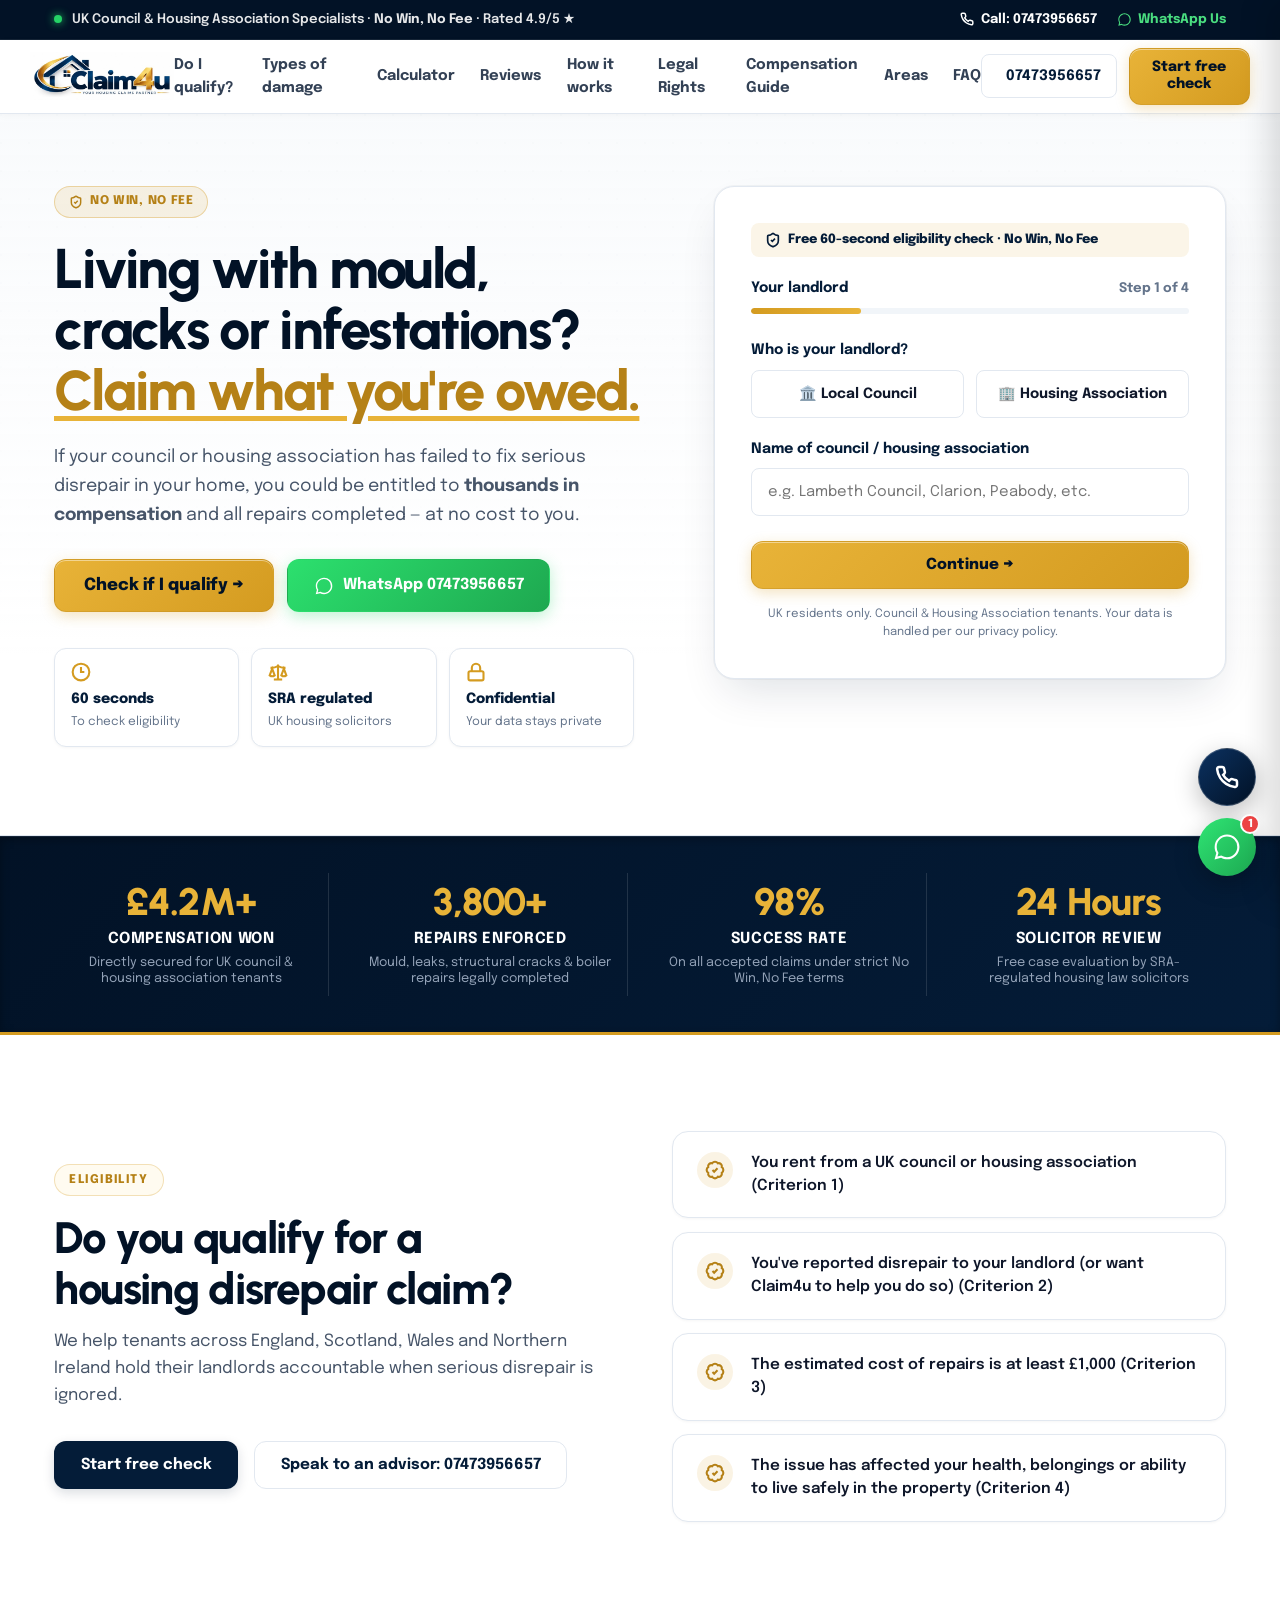
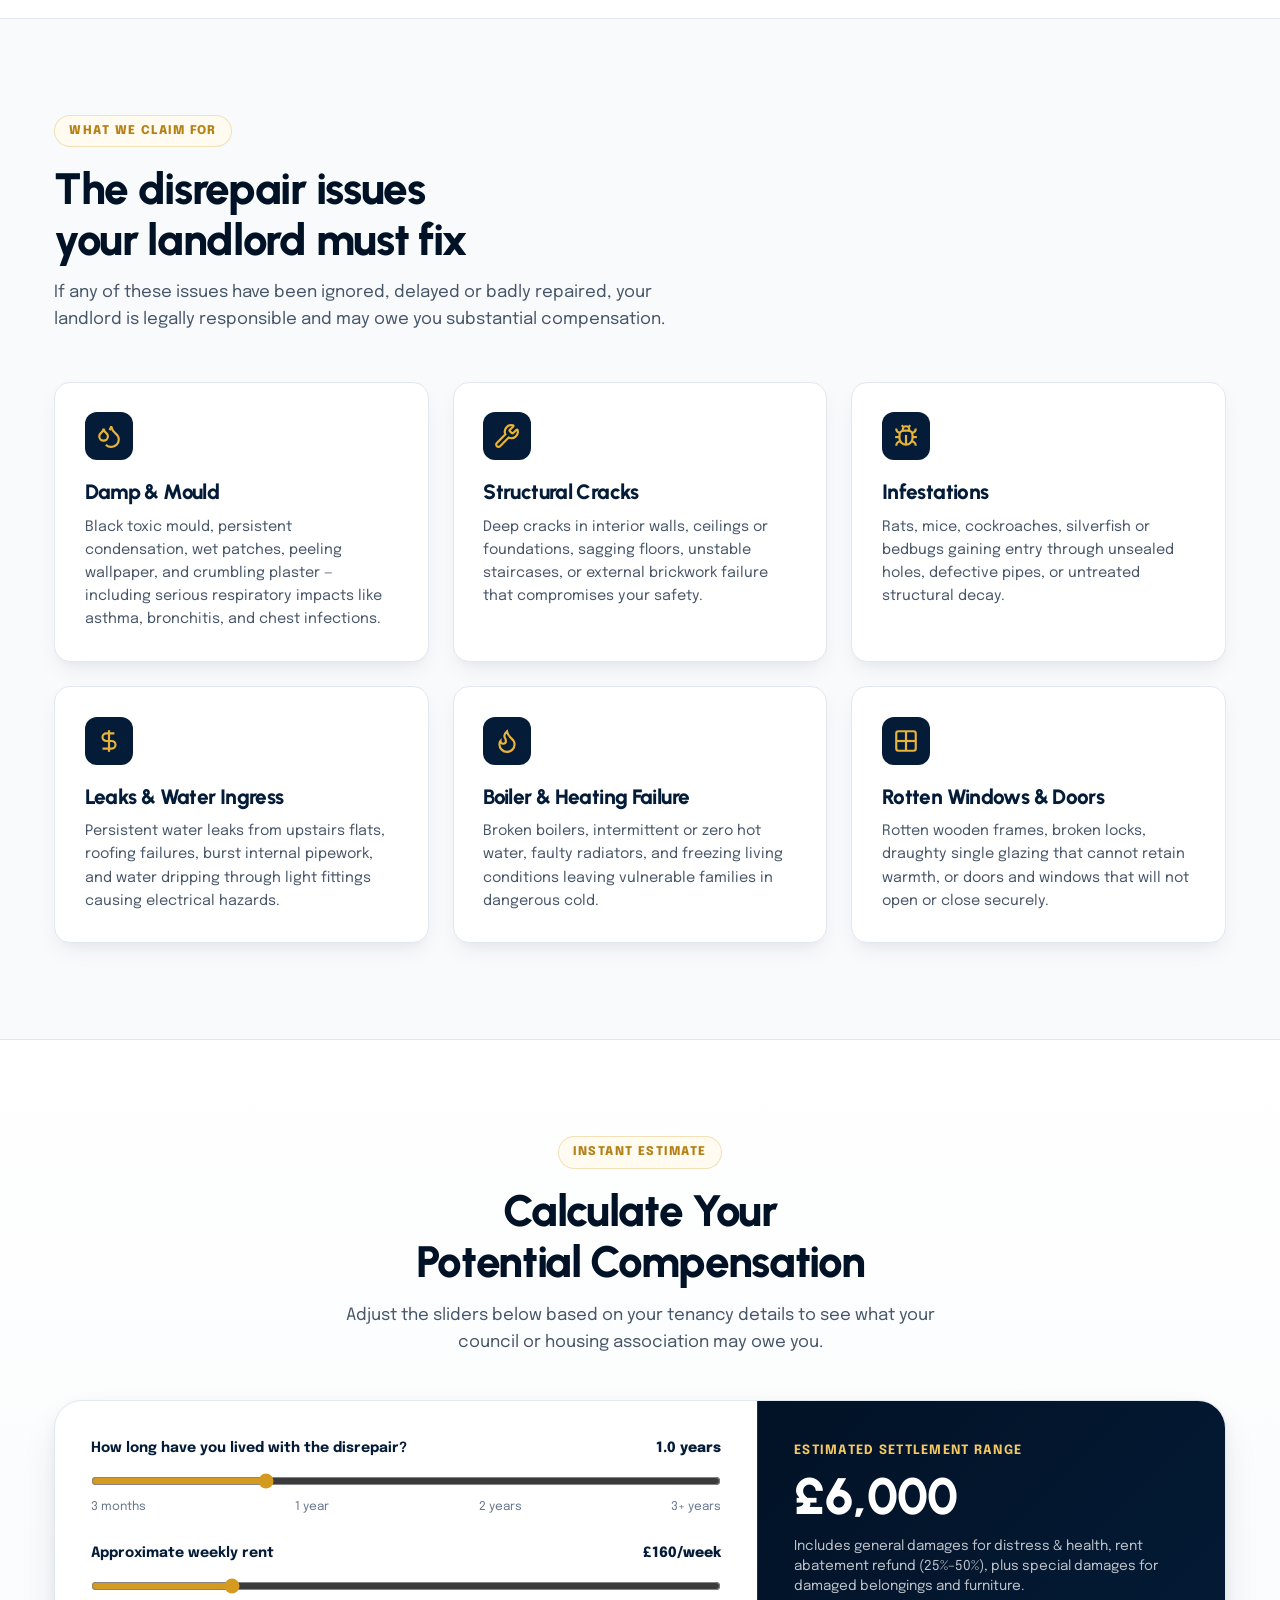
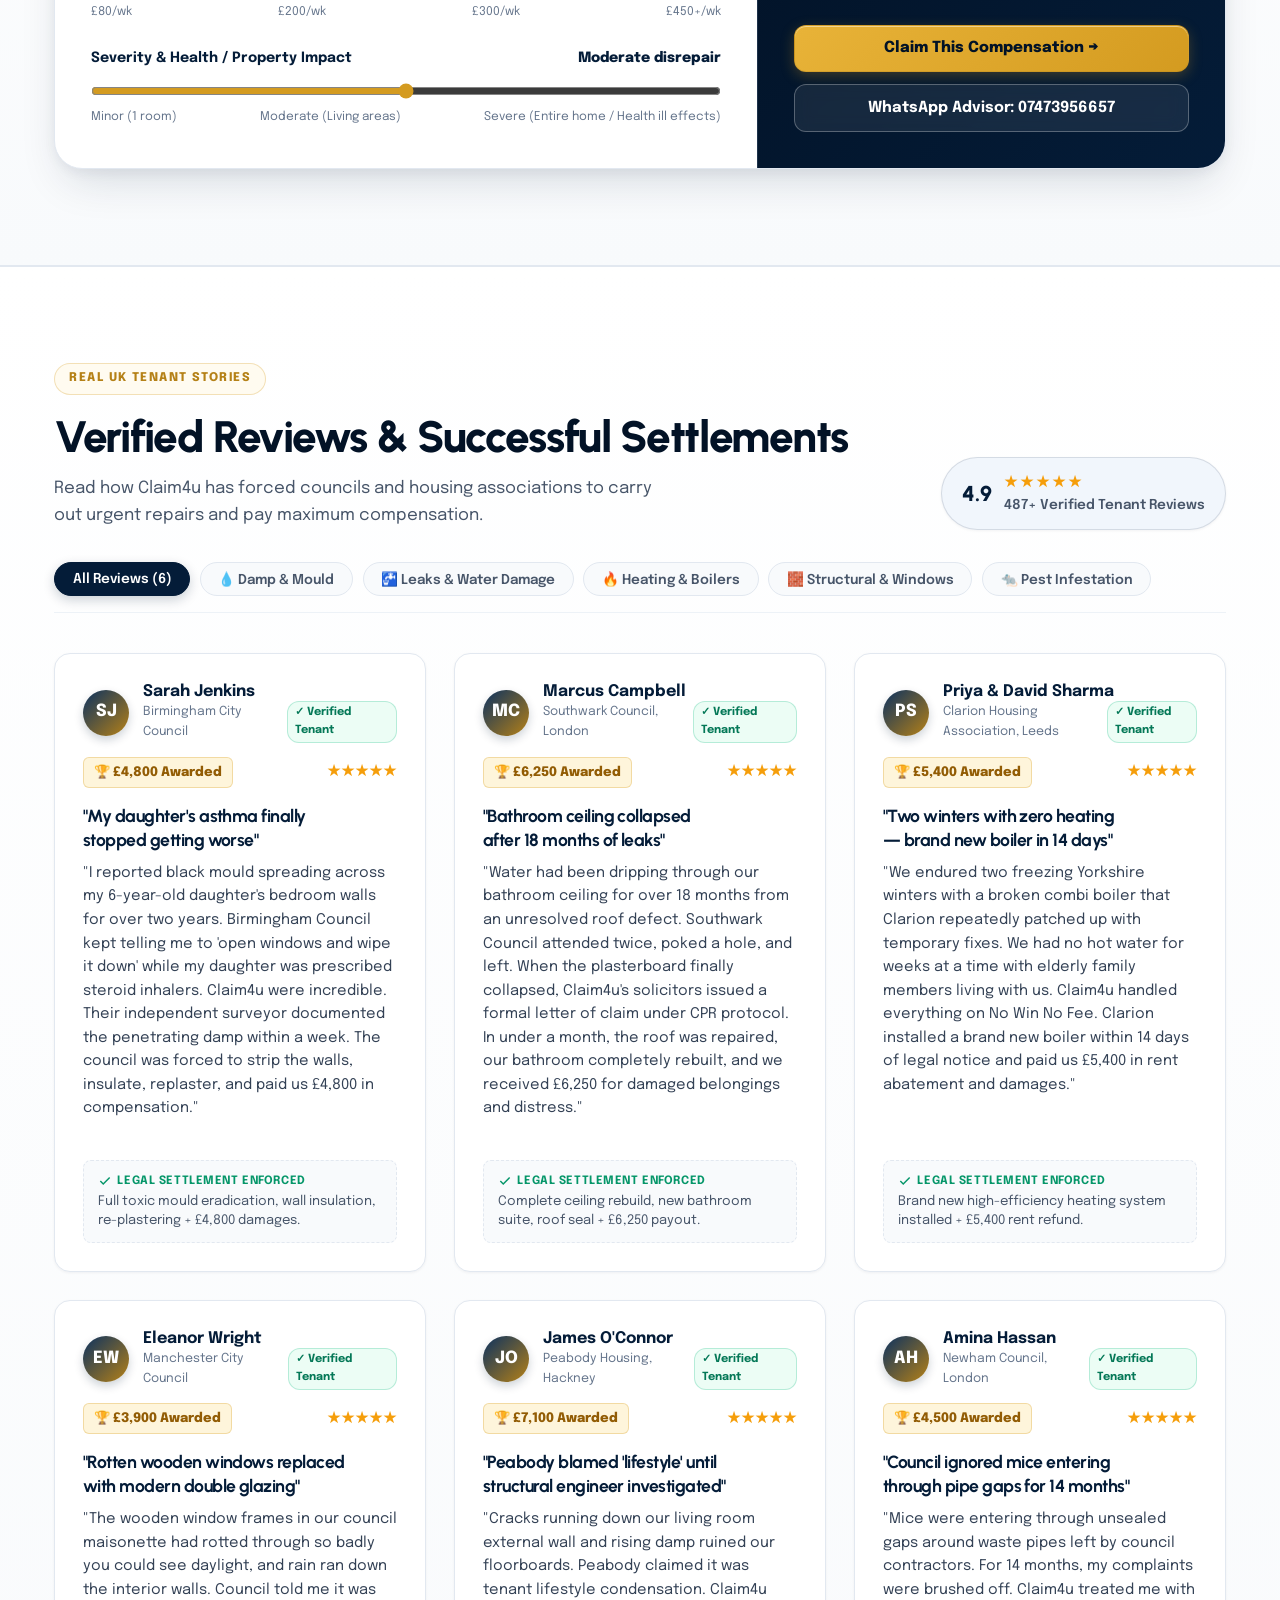
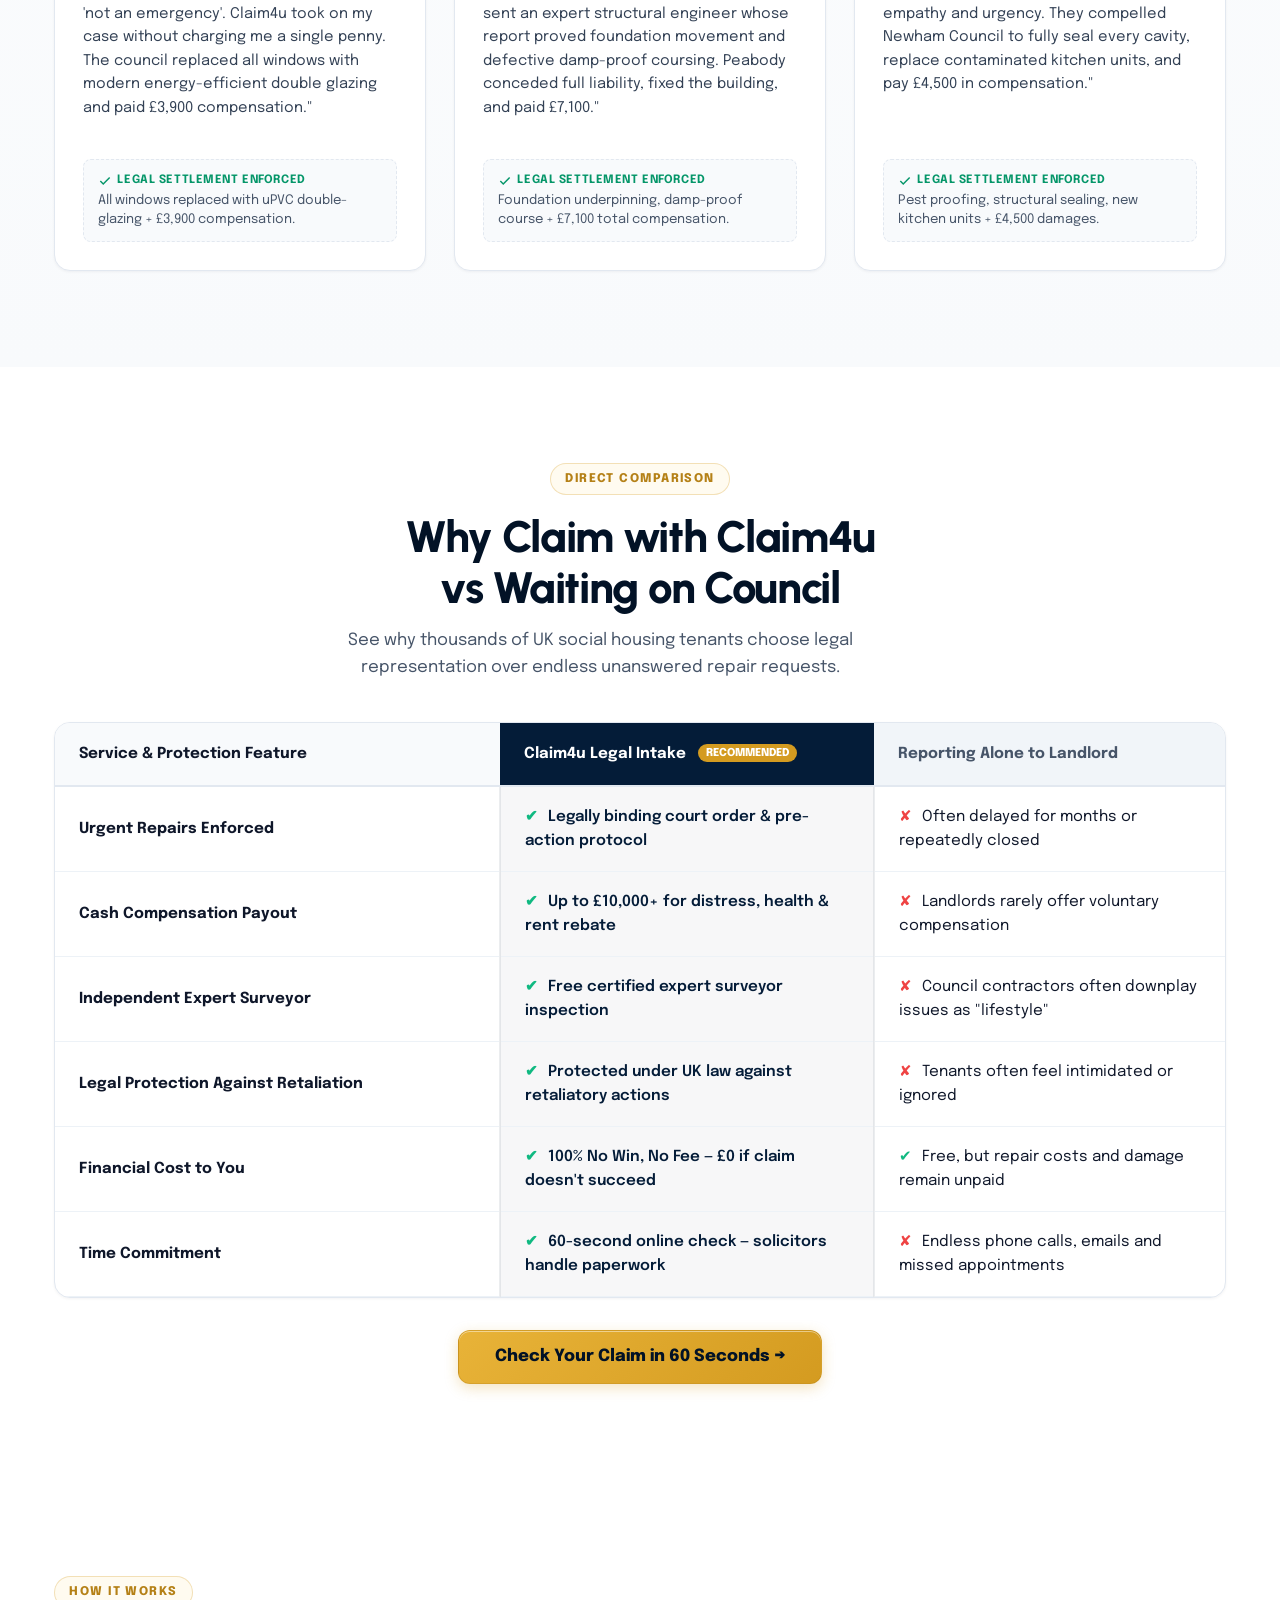
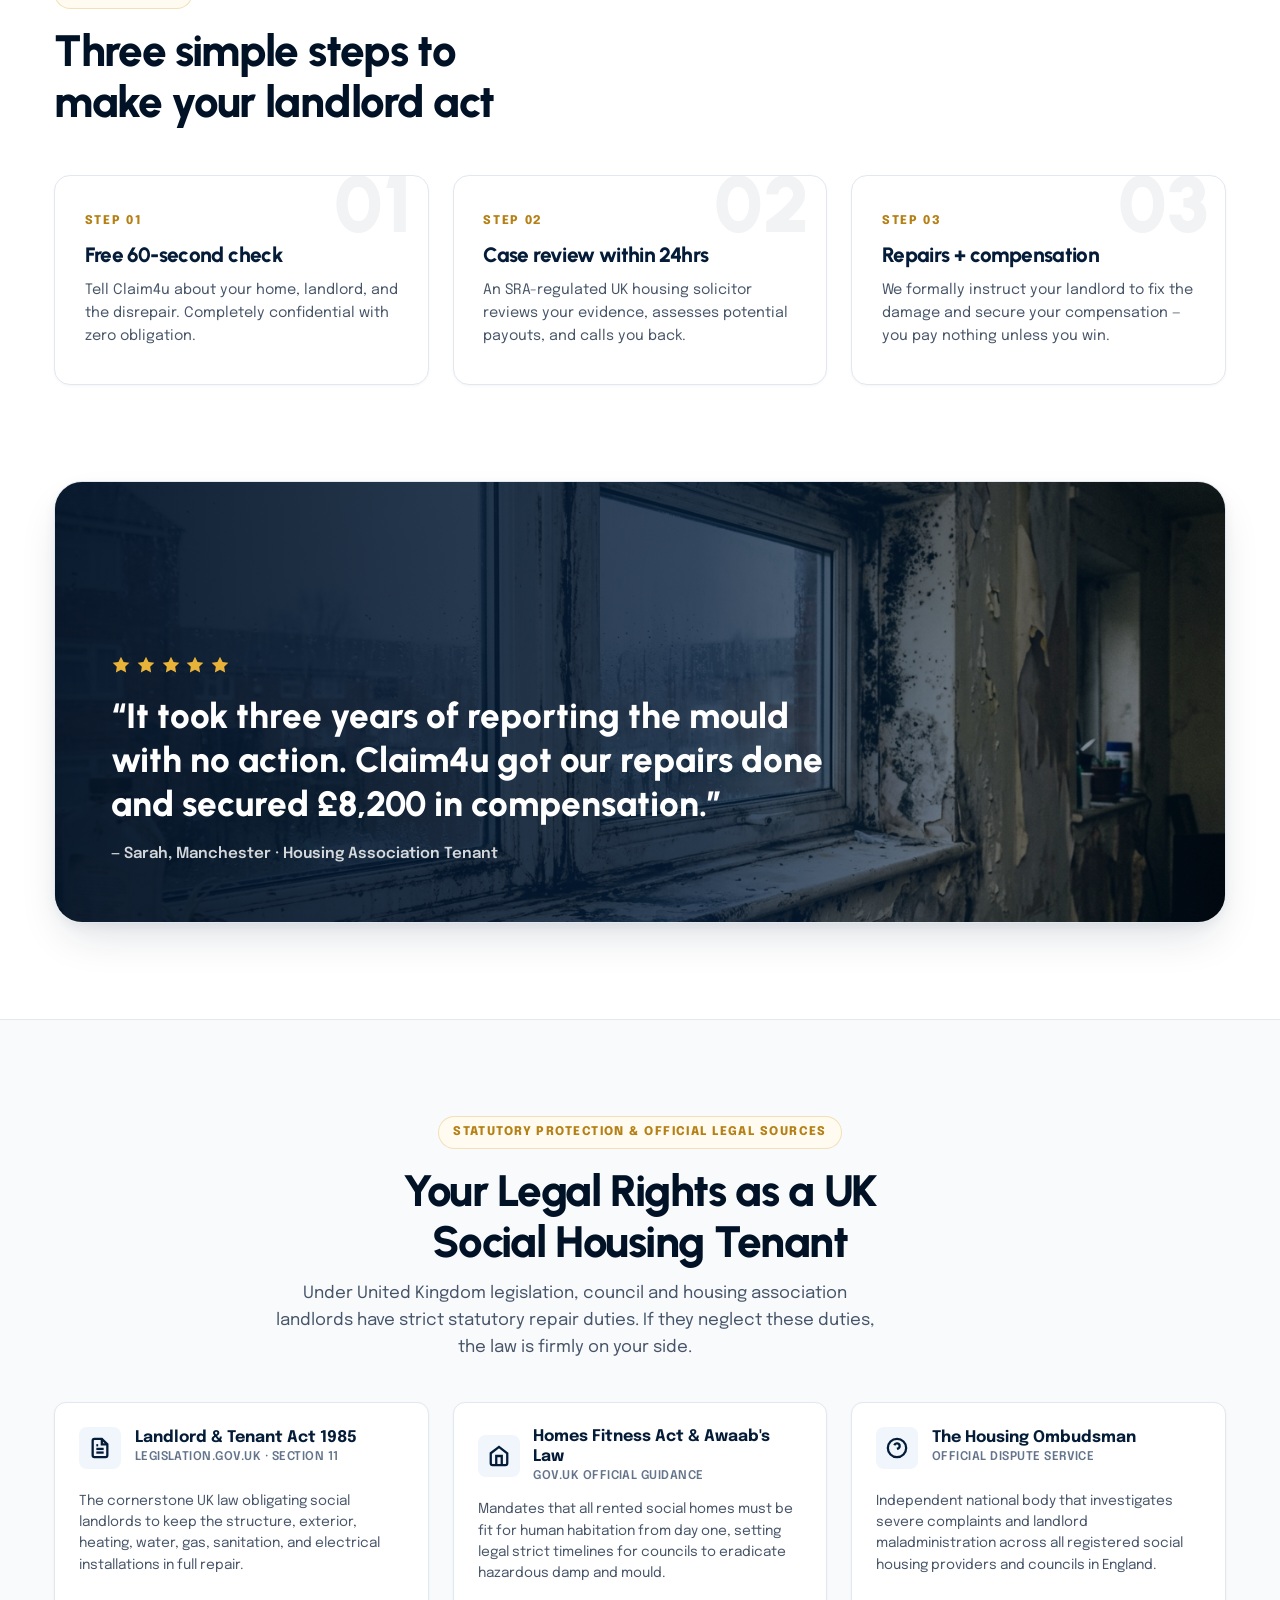
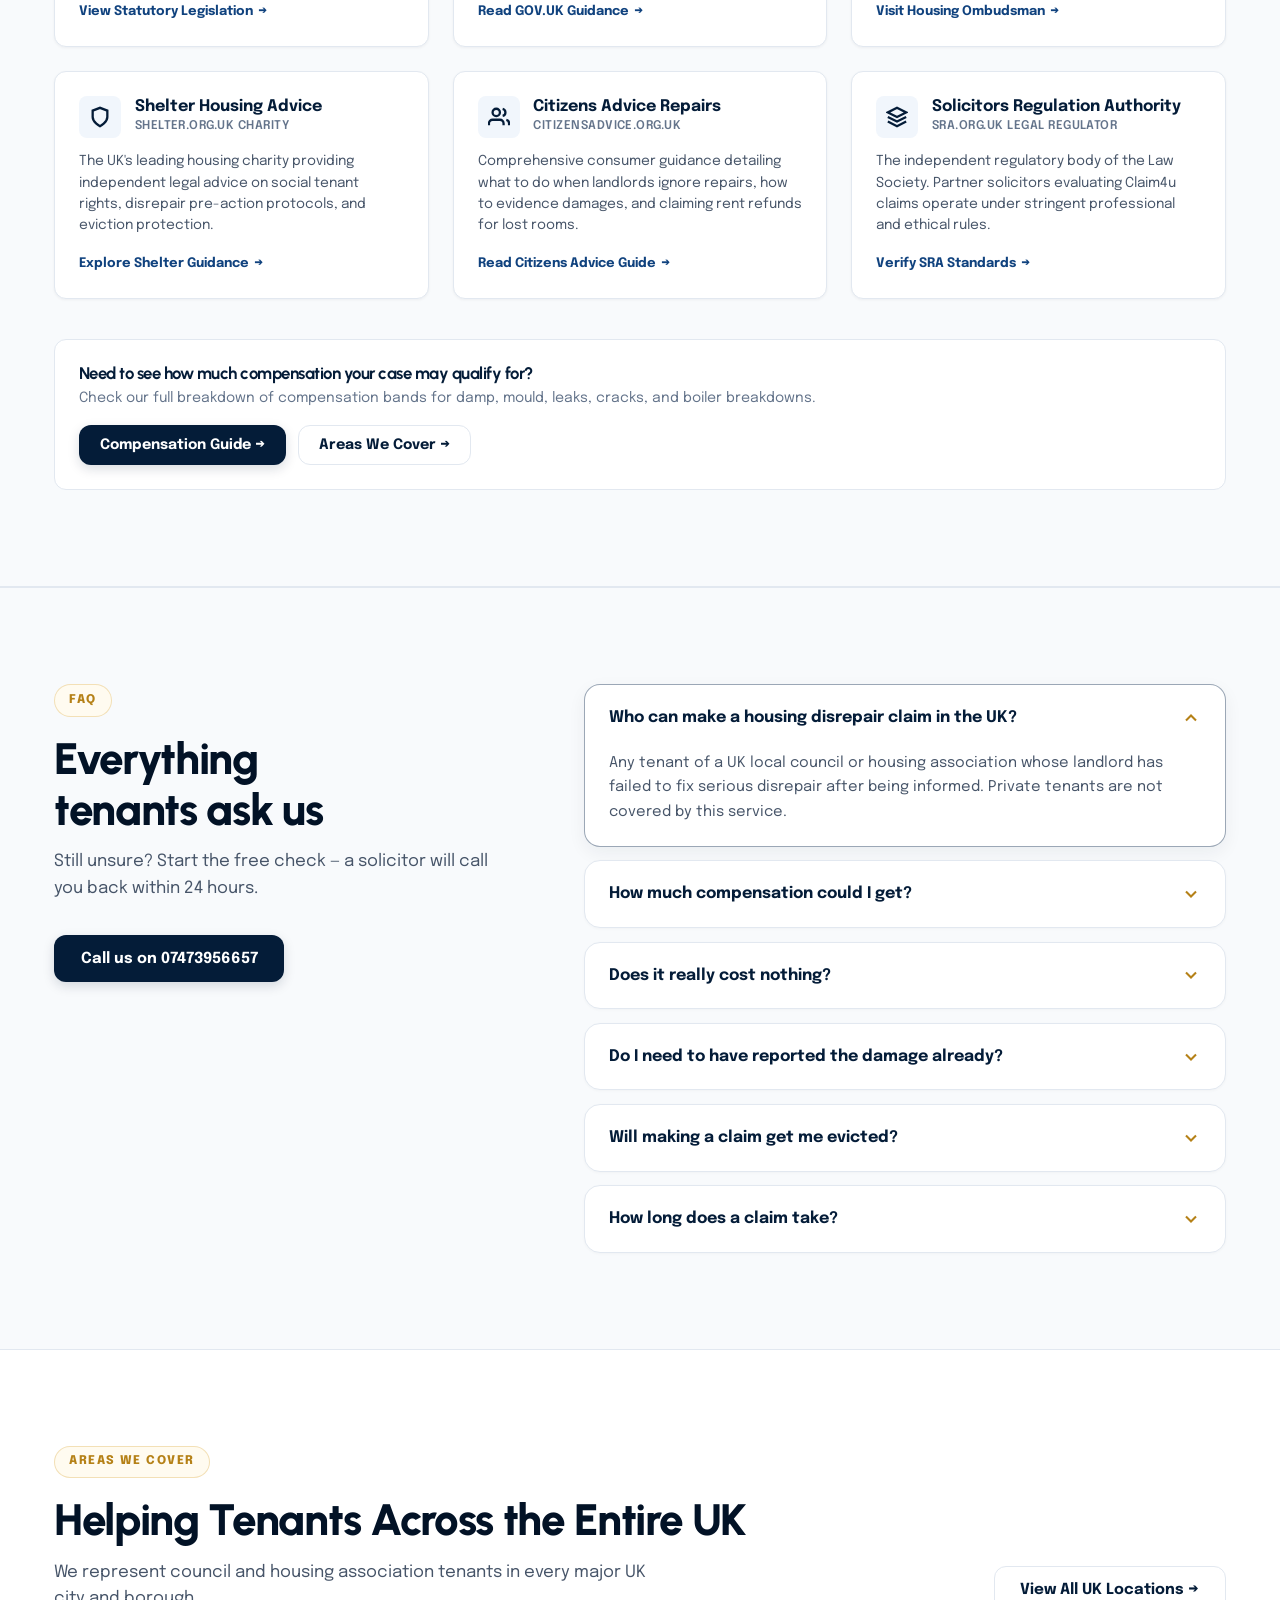
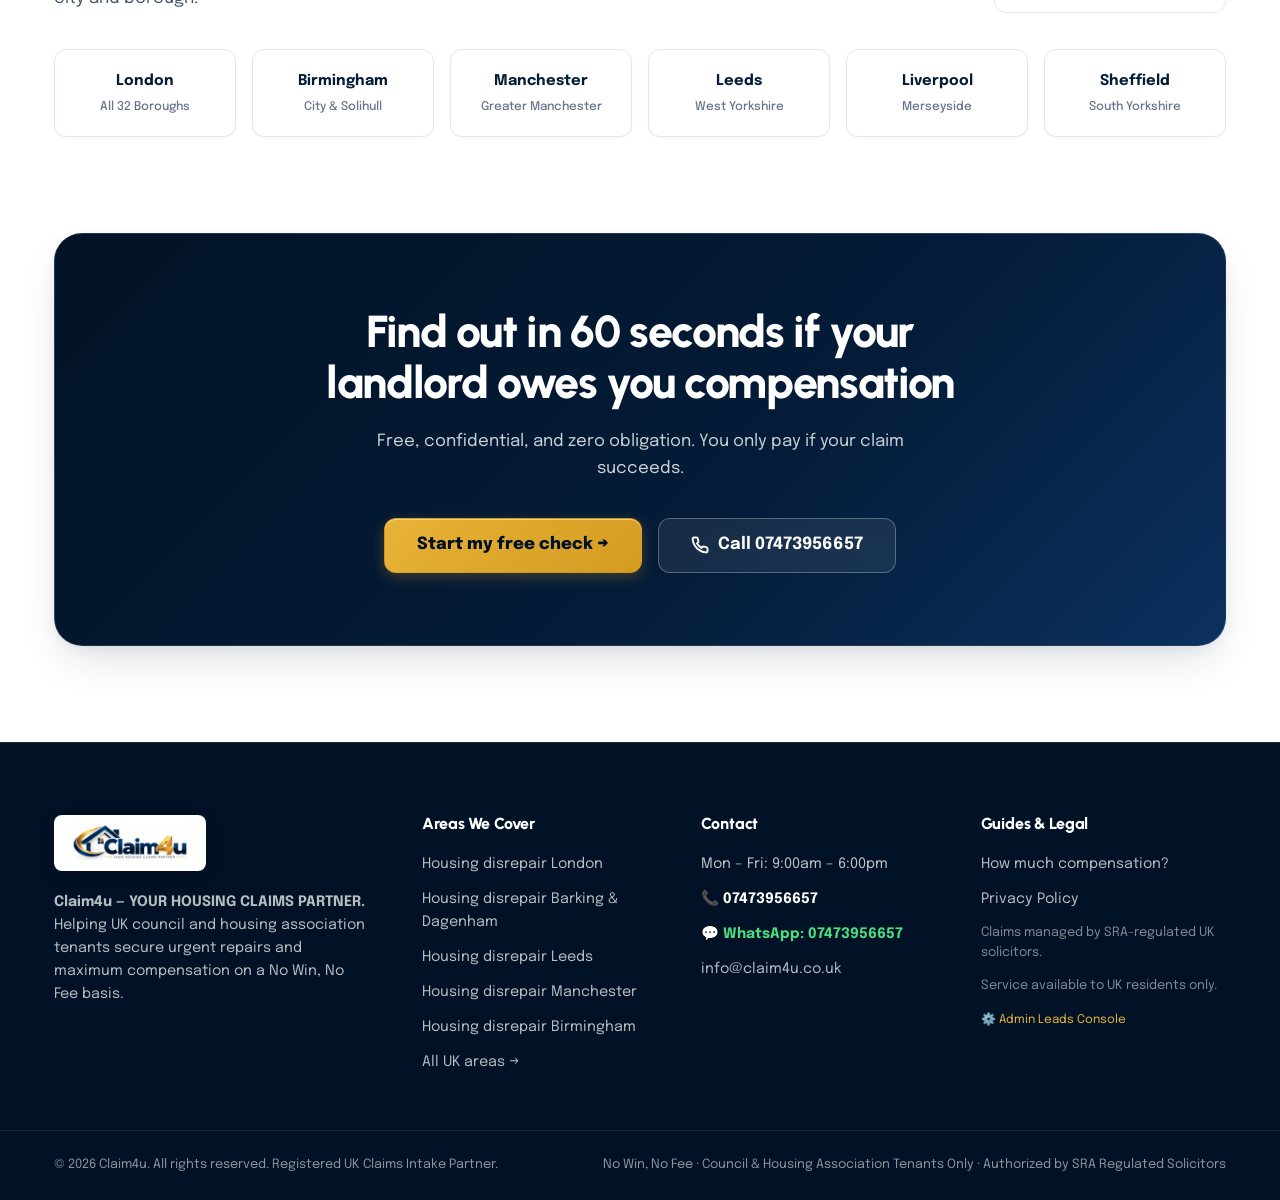
==== commit 263c71f0: "nn" ====
--- a/index.html
+++ b/index.html
@@ -2,6 +2,9 @@
 <html lang="en">
 
 <head>
+  <meta charset="utf-8" />
+  <meta name="viewport" content="width=device-width, initial-scale=1.0" />
+
   <!-- Google tag (gtag.js) -->
   <script async src="https://www.googletagmanager.com/gtag/js?id=AW-18344158870"></script>
   <script>
@@ -10,11 +13,49 @@
     gtag('js', new Date());
     gtag('config', 'AW-18344158870');
   </script>
-  <meta charset="utf-8" />
-  <meta name="viewport" content="width=device-width, initial-scale=1.0" />
-  <title>Housing Disrepair Claims | Claim4u - No Win, No Fee</title>
-  <meta name="description" content="Claim4u helps UK tenants claim compensation and get repairs done for housing disrepair. Council & Housing Association tenants only. No Win, No Fee." />
+
+  <!-- Meta Pixel Code -->
+  <script>
+    !function(f,b,e,v,n,t,s)
+    {if(f.fbq)return;n=f.fbq=function(){n.callMethod?
+    n.callMethod.apply(n,arguments):n.queue.push(arguments)};
+    if(!f._fbq)f._fbq=n;n.push=n;n.loaded=!0;n.version='2.0';
+    n.queue=[];t=b.createElement(e);t.async=!0;
+    t.src=v;s=b.getElementsByTagName(e)[0];
+    s.parentNode.insertBefore(t,s)}(window, document,'script',
+    'https://connect.facebook.net/en_US/fbevents.js');
+    if (window.APP_CONFIG && window.APP_CONFIG.advertising && window.APP_CONFIG.advertising.metaPixelId) {
+      fbq('init', window.APP_CONFIG.advertising.metaPixelId);
+      fbq('track', 'PageView');
+    }
+  </script>
+
+  <title>Housing Disrepair Claims UK | Claim Up to £10,000+ | Claim4u (No Win, No Fee)</title>
+  <meta name="description" content="Claim up to £10,000+ in housing disrepair compensation and force your council or housing association to complete urgent repairs. Strict No Win, No Fee. 60-second check." />
+  <meta name="keywords" content="housing disrepair claims, council house repairs compensation, housing association disrepair solicitors, damp and mould claim, no win no fee housing disrepair UK, tenant compensation" />
   <meta name="author" content="Claim4u - Your Housing Claims Partner" />
+  <meta name="robots" content="index, follow, max-image-preview:large, max-snippet:-1, max-video-preview:-1" />
+  <link rel="canonical" href="https://claim4u-uk.co/" />
+
+  <!-- Geotagging for Local UK SEO -->
+  <meta name="geo.region" content="GB" />
+  <meta name="geo.placename" content="United Kingdom" />
+
+  <!-- Open Graph / Facebook / Meta Ads -->
+  <meta property="og:type" content="website" />
+  <meta property="og:site_name" content="Claim4u" />
+  <meta property="og:url" content="https://claim4u-uk.co/" />
+  <meta property="og:title" content="Housing Disrepair Claims UK | Claim Up to £10,000+ | Claim4u" />
+  <meta property="og:description" content="Living with damp, mould, leaks or broken heating? Force your council or housing association to fix repairs and claim compensation on a No Win, No Fee basis." />
+  <meta property="og:image" content="https://claim4u-uk.co/assets/hero-mould.jpg" />
+  <meta property="og:locale" content="en_GB" />
+
+  <!-- Twitter Cards -->
+  <meta name="twitter:card" content="summary_large_image" />
+  <meta name="twitter:title" content="Housing Disrepair Claims UK | Claim Up to £10,000+ | Claim4u" />
+  <meta name="twitter:description" content="Free 60-second check for UK council & housing association tenants. Force repairs and get compensation. No Win, No Fee." />
+  <meta name="twitter:image" content="https://claim4u-uk.co/assets/hero-mould.jpg" />
+
   <meta name="theme-color" content="#041c38" />
 
   <!-- Google Web Fonts -->
@@ -24,6 +65,108 @@
 
   <!-- Stylesheet -->
   <link rel="stylesheet" href="css/styles.css" />
+
+  <!-- Schema.org Structured Data (Google Rich Results, Reviews, LegalService, FAQ) -->
+  <script type="application/ld+json">
+  {
+    "@context": "https://schema.org",
+    "@graph": [
+      {
+        "@type": "LegalService",
+        "@id": "https://claim4u-uk.co/#organization",
+        "name": "Claim4u - Your Housing Claims Partner",
+        "url": "https://claim4u-uk.co/",
+        "logo": "https://claim4u-uk.co/assets/claim4u-logo.png",
+        "image": "https://claim4u-uk.co/assets/legal-advisors.jpg",
+        "description": "UK Council and Housing Association housing disrepair claims specialists. Helping tenants claim compensation and enforce urgent home repairs on a strict No Win, No Fee basis.",
+        "telephone": "+447473956657",
+        "email": "info@claim4u.co.uk",
+        "priceRange": "£0 (No Win, No Fee)",
+        "address": {
+          "@type": "PostalAddress",
+          "addressCountry": "GB"
+        },
+        "areaServed": [
+          { "@type": "AdministrativeArea", "name": "London" },
+          { "@type": "AdministrativeArea", "name": "Birmingham" },
+          { "@type": "AdministrativeArea", "name": "Manchester" },
+          { "@type": "AdministrativeArea", "name": "Leeds" },
+          { "@type": "AdministrativeArea", "name": "Liverpool" },
+          { "@type": "AdministrativeArea", "name": "Sheffield" },
+          { "@type": "Country", "name": "United Kingdom" }
+        ],
+        "aggregateRating": {
+          "@type": "AggregateRating",
+          "ratingValue": "4.9",
+          "bestRating": "5",
+          "worstRating": "1",
+          "ratingCount": "487"
+        },
+        "review": [
+          {
+            "@type": "Review",
+            "author": { "@type": "Person", "name": "Sarah Jenkins" },
+            "datePublished": "2026-08-14",
+            "reviewBody": "After 3 years of Birmingham Council ignoring black mould in my daughter's bedroom causing her asthma to worsen, Claim4u stepped in. The council was forced to strip the walls, insulate, replaster, and paid us £4,800 in compensation.",
+            "reviewRating": { "@type": "Rating", "ratingValue": "5", "bestRating": "5" }
+          },
+          {
+            "@type": "Review",
+            "author": { "@type": "Person", "name": "Marcus Campbell" },
+            "datePublished": "2026-09-02",
+            "reviewBody": "Water had been dripping through our bathroom ceiling for over 18 months. Claim4u issued a formal letter of claim. In under a month, the roof above was repaired, bathroom rebuilt, and we received £6,250 compensation.",
+            "reviewRating": { "@type": "Rating", "ratingValue": "5", "bestRating": "5" }
+          },
+          {
+            "@type": "Review",
+            "author": { "@type": "Person", "name": "Priya Sharma" },
+            "datePublished": "2026-07-28",
+            "reviewBody": "We went through two freezing winters with a broken combi boiler. Clarion installed a brand new boiler within 14 days of legal notice and paid us £5,400 in rent abatement and compensation.",
+            "reviewRating": { "@type": "Rating", "ratingValue": "5", "bestRating": "5" }
+          }
+        ]
+      },
+      {
+        "@type": "FAQPage",
+        "@id": "https://claim4u-uk.co/#faq",
+        "mainEntity": [
+          {
+            "@type": "Question",
+            "name": "Who can make a housing disrepair claim in the UK?",
+            "acceptedAnswer": {
+              "@type": "Answer",
+              "text": "Any tenant of a UK local council or housing association whose landlord has failed to fix serious disrepair after being informed. Private tenants are not covered by this service."
+            }
+          },
+          {
+            "@type": "Question",
+            "name": "How much compensation could I get for housing disrepair?",
+            "acceptedAnswer": {
+              "@type": "Answer",
+              "text": "Most successful claims range from £1,500 to £15,000 depending on the severity of the disrepair, duration, health impacts, and damaged personal belongings."
+            }
+          },
+          {
+            "@type": "Question",
+            "name": "Does a housing disrepair claim cost anything upfront?",
+            "acceptedAnswer": {
+              "@type": "Answer",
+              "text": "No. All cases are handled on a strict No Win, No Fee basis. If your claim isn't successful, you pay absolutely nothing."
+            }
+          },
+          {
+            "@type": "Question",
+            "name": "Will making a housing claim get me evicted?",
+            "acceptedAnswer": {
+              "@type": "Answer",
+              "text": "No. Under UK law, council and housing association tenants are protected against retaliatory eviction. Making a legitimate disrepair claim is your legal right."
+            }
+          }
+        ]
+      }
+    ]
+  }
+  </script>
 </head>
 <body>
 
@@ -34,7 +177,7 @@
     <div class="container top-bar-inner">
       <div class="top-bar-left">
         <span class="live-dot"></span>
-        <span>UK Council & Housing Association Specialists · <strong>No Win, No Fee</strong></span>
+        <span>UK Council & Housing Association Specialists · <strong>No Win, No Fee</strong> · Rated 4.9/5 ★</span>
       </div>
       <div class="top-bar-right">
         <a href="tel:07473956657" class="top-contact-link" title="Call Claim4u">
@@ -72,7 +215,9 @@
         <a href="#eligibility" class="nav-link">Do I qualify?</a>
         <a href="#damage" class="nav-link">Types of damage</a>
         <a href="#calculator" class="nav-link">Calculator</a>
+        <a href="#reviews" class="nav-link">Reviews</a>
         <a href="#how" class="nav-link">How it works</a>
+        <a href="#rights" class="nav-link">Legal Rights</a>
         <a href="compensation.html" class="nav-link">Compensation Guide</a>
         <a href="areas.html" class="nav-link">Areas</a>
         <a href="#faq" class="nav-link">FAQ</a>
@@ -115,7 +260,9 @@
       <a href="#eligibility" class="mobile-nav-link">Do I qualify?</a>
       <a href="#damage" class="mobile-nav-link">Types of damage</a>
       <a href="#calculator" class="mobile-nav-link">Compensation Calculator</a>
+      <a href="#reviews" class="mobile-nav-link">Client Reviews</a>
       <a href="#how" class="mobile-nav-link">How it works</a>
+      <a href="#rights" class="mobile-nav-link">Tenant Legal Rights</a>
       <a href="compensation.html" class="mobile-nav-link">Compensation Guide</a>
       <a href="areas.html" class="mobile-nav-link">Areas We Cover</a>
       <a href="#faq" class="mobile-nav-link">FAQ</a>
@@ -392,23 +539,27 @@
     <!-- ==========================================================================
          Trust Counter Stats Banner
          ========================================================================== -->
-    <section class="stats-banner">
-      <div class="container stats-grid">
-        <div class="stat-item">
-          <div class="stat-number">£12M+</div>
-          <div class="stat-label">Recovered for UK tenants</div>
-        </div>
-        <div class="stat-item">
-          <div class="stat-number">10,000+</div>
-          <div class="stat-label">Claims assessed</div>
-        </div>
-        <div class="stat-item">
-          <div class="stat-number">98%</div>
-          <div class="stat-label">Success rate on qualifying claims</div>
-        </div>
-        <div class="stat-item">
-          <div class="stat-number">24 hrs</div>
-          <div class="stat-label">Average specialist callback time</div>
+    <section class="trust-stats-section" aria-label="Key Performance Statistics">
+      <div class="container trust-stats-grid">
+        <div class="trust-stat-card">
+          <div class="trust-stat-number">£4.2M+</div>
+          <div class="trust-stat-label">Compensation Won</div>
+          <div class="trust-stat-sub">Directly secured for UK council & housing association tenants</div>
+        </div>
+        <div class="trust-stat-card">
+          <div class="trust-stat-number">3,800+</div>
+          <div class="trust-stat-label">Repairs Enforced</div>
+          <div class="trust-stat-sub">Mould, leaks, structural cracks & boiler repairs legally completed</div>
+        </div>
+        <div class="trust-stat-card">
+          <div class="trust-stat-number">98%</div>
+          <div class="trust-stat-label">Success Rate</div>
+          <div class="trust-stat-sub">On all accepted claims under strict No Win, No Fee terms</div>
+        </div>
+        <div class="trust-stat-card">
+          <div class="trust-stat-number">24 Hours</div>
+          <div class="trust-stat-label">Solicitor Review</div>
+          <div class="trust-stat-sub">Free case evaluation by SRA-regulated housing law solicitors</div>
         </div>
       </div>
     </section>
@@ -694,6 +845,334 @@
     </section>
 
     <!-- ==========================================================================
+         Verified Human Reviews & Real Case Outcomes
+         ========================================================================== -->
+    <section class="section-spacing reviews-section" id="reviews">
+      <div class="container">
+        <div class="reviews-header-wrap">
+          <div>
+            <span class="section-tag">Real UK Tenant Stories</span>
+            <h2 class="section-title">Verified Reviews &amp; Successful Settlements</h2>
+            <p class="section-subtitle">
+              Read how Claim4u has forced councils and housing associations to carry out urgent repairs and pay maximum compensation.
+            </p>
+          </div>
+          <div class="rating-summary-pill">
+            <span class="rating-score">4.9</span>
+            <div>
+              <div class="rating-stars-gold">
+                <span>★</span><span>★</span><span>★</span><span>★</span><span>★</span>
+              </div>
+              <div class="rating-count-text">487+ Verified Tenant Reviews</div>
+            </div>
+          </div>
+        </div>
+
+        <!-- Filter Bar -->
+        <div class="reviews-filter-bar">
+          <button type="button" class="review-filter-btn active" data-filter="all">All Reviews (6)</button>
+          <button type="button" class="review-filter-btn" data-filter="mould">💧 Damp &amp; Mould</button>
+          <button type="button" class="review-filter-btn" data-filter="leaks">🚰 Leaks &amp; Water Damage</button>
+          <button type="button" class="review-filter-btn" data-filter="heating">🔥 Heating &amp; Boilers</button>
+          <button type="button" class="review-filter-btn" data-filter="structural">🧱 Structural &amp; Windows</button>
+          <button type="button" class="review-filter-btn" data-filter="pests">🐀 Pest Infestation</button>
+        </div>
+
+        <!-- Reviews Grid -->
+        <div class="reviews-grid">
+          <!-- Review 1: Damp & Mould -->
+          <article class="review-card" data-category="mould">
+            <div class="review-card-top">
+              <div class="review-author-row">
+                <div class="review-author-avatar">SJ</div>
+                <div>
+                  <div class="review-author-name">Sarah Jenkins</div>
+                  <div class="review-author-tenant">
+                    <span>Birmingham City Council</span>
+                    <span class="review-verified-tag">✓ Verified Tenant</span>
+                  </div>
+                </div>
+              </div>
+
+              <div class="review-badge-row">
+                <span class="review-payout-tag">🏆 £4,800 Awarded</span>
+                <div class="review-stars">★★★★★</div>
+              </div>
+
+              <h3 class="review-headline">"My daughter's asthma finally stopped getting worse"</h3>
+              <p class="review-text">
+                "I reported black mould spreading across my 6-year-old daughter's bedroom walls for over two years. Birmingham Council kept telling me to 'open windows and wipe it down' while my daughter was prescribed steroid inhalers. Claim4u were incredible. Their independent surveyor documented the penetrating damp within a week. The council was forced to strip the walls, insulate, replaster, and paid us £4,800 in compensation."
+              </p>
+            </div>
+            <div class="review-outcome-box">
+              <div class="review-outcome-label">
+                <svg width="14" height="14" viewBox="0 0 24 24" fill="none" stroke="currentColor" stroke-width="2.5"><polyline points="20 6 9 17 4 12"></polyline></svg>
+                Legal Settlement Enforced
+              </div>
+              Full toxic mould eradication, wall insulation, re-plastering + £4,800 damages.
+            </div>
+          </article>
+
+          <!-- Review 2: Leaks & Water Ingress -->
+          <article class="review-card" data-category="leaks">
+            <div class="review-card-top">
+              <div class="review-author-row">
+                <div class="review-author-avatar">MC</div>
+                <div>
+                  <div class="review-author-name">Marcus Campbell</div>
+                  <div class="review-author-tenant">
+                    <span>Southwark Council, London</span>
+                    <span class="review-verified-tag">✓ Verified Tenant</span>
+                  </div>
+                </div>
+              </div>
+
+              <div class="review-badge-row">
+                <span class="review-payout-tag">🏆 £6,250 Awarded</span>
+                <div class="review-stars">★★★★★</div>
+              </div>
+
+              <h3 class="review-headline">"Bathroom ceiling collapsed after 18 months of leaks"</h3>
+              <p class="review-text">
+                "Water had been dripping through our bathroom ceiling for over 18 months from an unresolved roof defect. Southwark Council attended twice, poked a hole, and left. When the plasterboard finally collapsed, Claim4u's solicitors issued a formal letter of claim under CPR protocol. In under a month, the roof was repaired, our bathroom completely rebuilt, and we received £6,250 for damaged belongings and distress."
+              </p>
+            </div>
+            <div class="review-outcome-box">
+              <div class="review-outcome-label">
+                <svg width="14" height="14" viewBox="0 0 24 24" fill="none" stroke="currentColor" stroke-width="2.5"><polyline points="20 6 9 17 4 12"></polyline></svg>
+                Legal Settlement Enforced
+              </div>
+              Complete ceiling rebuild, new bathroom suite, roof seal + £6,250 payout.
+            </div>
+          </article>
+
+          <!-- Review 3: Heating & Boilers -->
+          <article class="review-card" data-category="heating">
+            <div class="review-card-top">
+              <div class="review-author-row">
+                <div class="review-author-avatar">PS</div>
+                <div>
+                  <div class="review-author-name">Priya &amp; David Sharma</div>
+                  <div class="review-author-tenant">
+                    <span>Clarion Housing Association, Leeds</span>
+                    <span class="review-verified-tag">✓ Verified Tenant</span>
+                  </div>
+                </div>
+              </div>
+
+              <div class="review-badge-row">
+                <span class="review-payout-tag">🏆 £5,400 Awarded</span>
+                <div class="review-stars">★★★★★</div>
+              </div>
+
+              <h3 class="review-headline">"Two winters with zero heating — brand new boiler in 14 days"</h3>
+              <p class="review-text">
+                "We endured two freezing Yorkshire winters with a broken combi boiler that Clarion repeatedly patched up with temporary fixes. We had no hot water for weeks at a time with elderly family members living with us. Claim4u handled everything on No Win No Fee. Clarion installed a brand new boiler within 14 days of legal notice and paid us £5,400 in rent abatement and damages."
+              </p>
+            </div>
+            <div class="review-outcome-box">
+              <div class="review-outcome-label">
+                <svg width="14" height="14" viewBox="0 0 24 24" fill="none" stroke="currentColor" stroke-width="2.5"><polyline points="20 6 9 17 4 12"></polyline></svg>
+                Legal Settlement Enforced
+              </div>
+              Brand new high-efficiency heating system installed + £5,400 rent refund.
+            </div>
+          </article>
+
+          <!-- Review 4: Rotten Windows & Doors -->
+          <article class="review-card" data-category="structural">
+            <div class="review-card-top">
+              <div class="review-author-row">
+                <div class="review-author-avatar">EW</div>
+                <div>
+                  <div class="review-author-name">Eleanor Wright</div>
+                  <div class="review-author-tenant">
+                    <span>Manchester City Council</span>
+                    <span class="review-verified-tag">✓ Verified Tenant</span>
+                  </div>
+                </div>
+              </div>
+
+              <div class="review-badge-row">
+                <span class="review-payout-tag">🏆 £3,900 Awarded</span>
+                <div class="review-stars">★★★★★</div>
+              </div>
+
+              <h3 class="review-headline">"Rotten wooden windows replaced with modern double glazing"</h3>
+              <p class="review-text">
+                "The wooden window frames in our council maisonette had rotted through so badly you could see daylight, and rain ran down the interior walls. Council told me it was 'not an emergency'. Claim4u took on my case without charging me a single penny. The council replaced all windows with modern energy-efficient double glazing and paid £3,900 compensation."
+              </p>
+            </div>
+            <div class="review-outcome-box">
+              <div class="review-outcome-label">
+                <svg width="14" height="14" viewBox="0 0 24 24" fill="none" stroke="currentColor" stroke-width="2.5"><polyline points="20 6 9 17 4 12"></polyline></svg>
+                Legal Settlement Enforced
+              </div>
+              All windows replaced with uPVC double-glazing + £3,900 compensation.
+            </div>
+          </article>
+
+          <!-- Review 5: Structural Cracks & Damp -->
+          <article class="review-card" data-category="structural">
+            <div class="review-card-top">
+              <div class="review-author-row">
+                <div class="review-author-avatar">JO</div>
+                <div>
+                  <div class="review-author-name">James O'Connor</div>
+                  <div class="review-author-tenant">
+                    <span>Peabody Housing, Hackney</span>
+                    <span class="review-verified-tag">✓ Verified Tenant</span>
+                  </div>
+                </div>
+              </div>
+
+              <div class="review-badge-row">
+                <span class="review-payout-tag">🏆 £7,100 Awarded</span>
+                <div class="review-stars">★★★★★</div>
+              </div>
+
+              <h3 class="review-headline">"Peabody blamed 'lifestyle' until structural engineer investigated"</h3>
+              <p class="review-text">
+                "Cracks running down our living room external wall and rising damp ruined our floorboards. Peabody claimed it was tenant lifestyle condensation. Claim4u sent an expert structural engineer whose report proved foundation movement and defective damp-proof coursing. Peabody conceded full liability, fixed the building, and paid £7,100."
+              </p>
+            </div>
+            <div class="review-outcome-box">
+              <div class="review-outcome-label">
+                <svg width="14" height="14" viewBox="0 0 24 24" fill="none" stroke="currentColor" stroke-width="2.5"><polyline points="20 6 9 17 4 12"></polyline></svg>
+                Legal Settlement Enforced
+              </div>
+              Foundation underpinning, damp-proof course + £7,100 total compensation.
+            </div>
+          </article>
+
+          <!-- Review 6: Pest Infestation -->
+          <article class="review-card" data-category="pests">
+            <div class="review-card-top">
+              <div class="review-author-row">
+                <div class="review-author-avatar">AH</div>
+                <div>
+                  <div class="review-author-name">Amina Hassan</div>
+                  <div class="review-author-tenant">
+                    <span>Newham Council, London</span>
+                    <span class="review-verified-tag">✓ Verified Tenant</span>
+                  </div>
+                </div>
+              </div>
+
+              <div class="review-badge-row">
+                <span class="review-payout-tag">🏆 £4,500 Awarded</span>
+                <div class="review-stars">★★★★★</div>
+              </div>
+
+              <h3 class="review-headline">"Council ignored mice entering through pipe gaps for 14 months"</h3>
+              <p class="review-text">
+                "Mice were entering through unsealed gaps around waste pipes left by council contractors. For 14 months, my complaints were brushed off. Claim4u treated me with empathy and urgency. They compelled Newham Council to fully seal every cavity, replace contaminated kitchen units, and pay £4,500 in compensation."
+              </p>
+            </div>
+            <div class="review-outcome-box">
+              <div class="review-outcome-label">
+                <svg width="14" height="14" viewBox="0 0 24 24" fill="none" stroke="currentColor" stroke-width="2.5"><polyline points="20 6 9 17 4 12"></polyline></svg>
+                Legal Settlement Enforced
+              </div>
+              Pest proofing, structural sealing, new kitchen units + £4,500 damages.
+            </div>
+          </article>
+        </div>
+      </div>
+    </section>
+
+    <!-- ==========================================================================
+         Comparison Matrix: Claim4u vs Waiting on Council Alone
+         ========================================================================== -->
+    <section class="section-spacing comparison-section" id="compare">
+      <div class="container">
+        <div style="text-align: center; max-width: 700px; margin: 0 auto;">
+          <span class="section-tag">Direct Comparison</span>
+          <h2 class="section-title">Why Claim with Claim4u vs Waiting on Council</h2>
+          <p class="section-subtitle">
+            See why thousands of UK social housing tenants choose legal representation over endless unanswered repair requests.
+          </p>
+        </div>
+
+        <div class="comparison-table-wrapper">
+          <table class="comparison-table">
+            <thead>
+              <tr>
+                <th class="col-feature">Service &amp; Protection Feature</th>
+                <th class="col-claim4u">
+                  Claim4u Legal Intake <span class="badge-winner">Recommended</span>
+                </th>
+                <th class="col-council">Reporting Alone to Landlord</th>
+              </tr>
+            </thead>
+            <tbody>
+              <tr>
+                <td><strong>Urgent Repairs Enforced</strong></td>
+                <td class="col-claim4u-td">
+                  <span class="icon-check-circle">✔</span> Legally binding court order &amp; pre-action protocol
+                </td>
+                <td>
+                  <span class="icon-cross-circle">✘</span> Often delayed for months or repeatedly closed
+                </td>
+              </tr>
+              <tr>
+                <td><strong>Cash Compensation Payout</strong></td>
+                <td class="col-claim4u-td">
+                  <span class="icon-check-circle">✔</span> Up to £10,000+ for distress, health &amp; rent rebate
+                </td>
+                <td>
+                  <span class="icon-cross-circle">✘</span> Landlords rarely offer voluntary compensation
+                </td>
+              </tr>
+              <tr>
+                <td><strong>Independent Expert Surveyor</strong></td>
+                <td class="col-claim4u-td">
+                  <span class="icon-check-circle">✔</span> Free certified expert surveyor inspection
+                </td>
+                <td>
+                  <span class="icon-cross-circle">✘</span> Council contractors often downplay issues as "lifestyle"
+                </td>
+              </tr>
+              <tr>
+                <td><strong>Legal Protection Against Retaliation</strong></td>
+                <td class="col-claim4u-td">
+                  <span class="icon-check-circle">✔</span> Protected under UK law against retaliatory actions
+                </td>
+                <td>
+                  <span class="icon-cross-circle">✘</span> Tenants often feel intimidated or ignored
+                </td>
+              </tr>
+              <tr>
+                <td><strong>Financial Cost to You</strong></td>
+                <td class="col-claim4u-td">
+                  <span class="icon-check-circle">✔</span> 100% No Win, No Fee — £0 if claim doesn't succeed
+                </td>
+                <td>
+                  <span class="icon-check-circle">✔</span> Free, but repair costs and damage remain unpaid
+                </td>
+              </tr>
+              <tr>
+                <td><strong>Time Commitment</strong></td>
+                <td class="col-claim4u-td">
+                  <span class="icon-check-circle">✔</span> 60-second online check — solicitors handle paperwork
+                </td>
+                <td>
+                  <span class="icon-cross-circle">✘</span> Endless phone calls, emails and missed appointments
+                </td>
+              </tr>
+            </tbody>
+          </table>
+        </div>
+
+        <div style="text-align: center; margin-top: 2rem;">
+          <a href="#claim" class="btn btn-primary" style="font-size: 1.05rem; padding: 1rem 2.2rem;">
+            Check Your Claim in 60 Seconds →
+          </a>
+        </div>
+      </div>
+    </section>
+
+    <!-- ==========================================================================
          How It Works (Steps)
          ========================================================================== -->
     <section class="section-spacing" id="how">
@@ -775,6 +1254,163 @@
             <p class="testimonial-author">— Sarah, Manchester · Housing Association Tenant</p>
           </figcaption>
         </figure>
+      </div>
+    </section>
+
+    <!-- ==========================================================================
+         Tenant Legal Rights, Legislation & Backlinks Authority Section
+         ========================================================================== -->
+    <section class="section-spacing authority-section" id="rights">
+      <div class="container">
+        <div style="text-align: center; max-width: 750px; margin: 0 auto;">
+          <span class="section-tag">Statutory Protection &amp; Official Legal Sources</span>
+          <h2 class="section-title">Your Legal Rights as a UK Social Housing Tenant</h2>
+          <p class="section-subtitle">
+            Under United Kingdom legislation, council and housing association landlords have strict statutory repair duties. If they neglect these duties, the law is firmly on your side.
+          </p>
+        </div>
+
+        <div class="authority-grid">
+          <!-- Backlink 1: Legislation.gov.uk -->
+          <a href="https://www.legislation.gov.uk/ukpga/1985/70/section/11" target="_blank" rel="noopener noreferrer" class="authority-card" title="Read Landlord and Tenant Act 1985 Section 11 on Legislation.gov.uk">
+            <div class="authority-card-header">
+              <div class="authority-icon-wrap">
+                <svg width="22" height="22" viewBox="0 0 24 24" fill="none" stroke="currentColor" stroke-width="2.5"><path d="M14 2H6a2 2 0 0 0-2 2v16a2 2 0 0 0 2 2h12a2 2 0 0 0 2-2V8z"></path><polyline points="14 2 14 8 20 8"></polyline><line x1="16" y1="13" x2="8" y2="13"></line><line x1="16" y1="17" x2="8" y2="17"></line><polyline points="10 9 9 9 8 9"></polyline></svg>
+              </div>
+              <div>
+                <div class="authority-name">Landlord &amp; Tenant Act 1985</div>
+                <div class="authority-org">Legislation.gov.uk · Section 11</div>
+              </div>
+            </div>
+            <p class="authority-desc">
+              The cornerstone UK law obligating social landlords to keep the structure, exterior, heating, water, gas, sanitation, and electrical installations in full repair.
+            </p>
+            <div class="authority-link-action">
+              <span>View Statutory Legislation</span>
+              <span>→</span>
+            </div>
+          </a>
+
+          <!-- Backlink 2: GOV.UK Homes Act & Awaab's Law -->
+          <a href="https://www.gov.uk/government/publications/homes-fitness-for-human-habitation-act-2018" target="_blank" rel="noopener noreferrer" class="authority-card" title="Read Homes Fitness Act on GOV.UK">
+            <div class="authority-card-header">
+              <div class="authority-icon-wrap">
+                <svg width="22" height="22" viewBox="0 0 24 24" fill="none" stroke="currentColor" stroke-width="2.5"><path d="M3 9l9-7 9 7v11a2 2 0 0 1-2 2H5a2 2 0 0 1-2-2z"></path><polyline points="9 22 9 12 15 12 15 22"></polyline></svg>
+              </div>
+              <div>
+                <div class="authority-name">Homes Fitness Act &amp; Awaab's Law</div>
+                <div class="authority-org">GOV.UK Official Guidance</div>
+              </div>
+            </div>
+            <p class="authority-desc">
+              Mandates that all rented social homes must be fit for human habitation from day one, setting legal strict timelines for councils to eradicate hazardous damp and mould.
+            </p>
+            <div class="authority-link-action">
+              <span>Read GOV.UK Guidance</span>
+              <span>→</span>
+            </div>
+          </a>
+
+          <!-- Backlink 3: Housing Ombudsman -->
+          <a href="https://www.housing-ombudsman.org.uk/" target="_blank" rel="noopener noreferrer" class="authority-card" title="Visit Housing Ombudsman Service">
+            <div class="authority-card-header">
+              <div class="authority-icon-wrap">
+                <svg width="22" height="22" viewBox="0 0 24 24" fill="none" stroke="currentColor" stroke-width="2.5"><circle cx="12" cy="12" r="10"></circle><path d="M9.09 9a3 3 0 0 1 5.83 1c0 2-3 3-3 3"></path><line x1="12" y1="17" x2="12.01" y2="17"></line></svg>
+              </div>
+              <div>
+                <div class="authority-name">The Housing Ombudsman</div>
+                <div class="authority-org">Official Dispute Service</div>
+              </div>
+            </div>
+            <p class="authority-desc">
+              Independent national body that investigates severe complaints and landlord maladministration across all registered social housing providers and councils in England.
+            </p>
+            <div class="authority-link-action">
+              <span>Visit Housing Ombudsman</span>
+              <span>→</span>
+            </div>
+          </a>
+
+          <!-- Backlink 4: Shelter UK -->
+          <a href="https://www.shelter.org.uk/" target="_blank" rel="noopener noreferrer" class="authority-card" title="Visit Shelter UK Housing Advice">
+            <div class="authority-card-header">
+              <div class="authority-icon-wrap">
+                <svg width="22" height="22" viewBox="0 0 24 24" fill="none" stroke="currentColor" stroke-width="2.5"><path d="M12 22s8-4 8-10V5l-8-3-8 3v7c0 6 8 10 8 10z"></path></svg>
+              </div>
+              <div>
+                <div class="authority-name">Shelter Housing Advice</div>
+                <div class="authority-org">Shelter.org.uk Charity</div>
+              </div>
+            </div>
+            <p class="authority-desc">
+              The UK's leading housing charity providing independent legal advice on social tenant rights, disrepair pre-action protocols, and eviction protection.
+            </p>
+            <div class="authority-link-action">
+              <span>Explore Shelter Guidance</span>
+              <span>→</span>
+            </div>
+          </a>
+
+          <!-- Backlink 5: Citizens Advice -->
+          <a href="https://www.citizensadvice.org.uk/housing/repairs-in-rented-housing/" target="_blank" rel="noopener noreferrer" class="authority-card" title="Visit Citizens Advice Rented Housing Repairs">
+            <div class="authority-card-header">
+              <div class="authority-icon-wrap">
+                <svg width="22" height="22" viewBox="0 0 24 24" fill="none" stroke="currentColor" stroke-width="2.5"><path d="M17 21v-2a4 4 0 0 0-4-4H5a4 4 0 0 0-4 4v2"></path><circle cx="9" cy="7" r="4"></circle><path d="M23 21v-2a4 4 0 0 0-3-3.87"></path><path d="M16 3.13a4 4 0 0 1 0 7.75"></path></svg>
+              </div>
+              <div>
+                <div class="authority-name">Citizens Advice Repairs</div>
+                <div class="authority-org">CitizensAdvice.org.uk</div>
+              </div>
+            </div>
+            <p class="authority-desc">
+              Comprehensive consumer guidance detailing what to do when landlords ignore repairs, how to evidence damages, and claiming rent refunds for lost rooms.
+            </p>
+            <div class="authority-link-action">
+              <span>Read Citizens Advice Guide</span>
+              <span>→</span>
+            </div>
+          </a>
+
+          <!-- Backlink 6: SRA Regulated Solicitors -->
+          <a href="https://www.sra.org.uk/" target="_blank" rel="noopener noreferrer" class="authority-card" title="Visit Solicitors Regulation Authority">
+            <div class="authority-card-header">
+              <div class="authority-icon-wrap">
+                <svg width="22" height="22" viewBox="0 0 24 24" fill="none" stroke="currentColor" stroke-width="2.5"><path d="M12 2L2 7l10 5 10-5-10-5zM2 17l10 5 10-5M2 12l10 5 10-5"></path></svg>
+              </div>
+              <div>
+                <div class="authority-name">Solicitors Regulation Authority</div>
+                <div class="authority-org">SRA.org.uk Legal Regulator</div>
+              </div>
+            </div>
+            <p class="authority-desc">
+              The independent regulatory body of the Law Society. Partner solicitors evaluating Claim4u claims operate under stringent professional and ethical rules.
+            </p>
+            <div class="authority-link-action">
+              <span>Verify SRA Standards</span>
+              <span>→</span>
+            </div>
+          </a>
+        </div>
+
+        <!-- Cross-links / Internal Backlinks Banner -->
+        <div style="margin-top: 2.5rem; background: #ffffff; border: 1px solid var(--border); border-radius: var(--radius-md); padding: 1.5rem; display: flex; align-items: center; justify-content: space-between; flex-wrap: wrap; gap: 1rem;">
+          <div>
+            <h4 style="font-size: 1.05rem; color: var(--navy-900); font-weight: 700; margin-bottom: 0.25rem;">
+              Need to see how much compensation your case may qualify for?
+            </h4>
+            <p style="font-size: 0.88rem; color: #64748b; margin: 0;">
+              Check our full breakdown of compensation bands for damp, mould, leaks, cracks, and boiler breakdowns.
+            </p>
+          </div>
+          <div style="display: flex; gap: 0.75rem; flex-wrap: wrap;">
+            <a href="compensation.html" class="btn btn-navy" style="font-size: 0.9rem; padding: 0.65rem 1.25rem;">
+              Compensation Guide →
+            </a>
+            <a href="areas.html" class="btn btn-ghost" style="font-size: 0.9rem; padding: 0.65rem 1.25rem;">
+              Areas We Cover →
+            </a>
+          </div>
+        </div>
       </div>
     </section>
 
@@ -1015,11 +1651,30 @@
     <!-- Footer Bottom -->
     <div class="footer-bottom-bar">
       <div class="container footer-bottom-inner">
-        <span>© 2026 Claim4u. All rights reserved.</span>
-        <span>No Win, No Fee · Council & Housing Association tenants only</span>
+        <span>© 2026 Claim4u. All rights reserved. Registered UK Claims Intake Partner.</span>
+        <span>No Win, No Fee · Council &amp; Housing Association Tenants Only · Authorized by SRA Regulated Solicitors</span>
       </div>
     </div>
   </footer>
+
+  <!-- ==========================================================================
+       Mobile Sticky Ad-Conversion Bar (Optimized for Meta & Google Paid Ads)
+       ========================================================================== -->
+  <aside class="mobile-sticky-bar" aria-label="Quick Contact and Claim Action Bar">
+    <div class="mobile-sticky-grid">
+      <a href="tel:07473956657" class="mobile-sticky-btn btn-sticky-call" title="Call Claim4u">
+        <svg width="15" height="15" viewBox="0 0 24 24" fill="none" stroke="currentColor" stroke-width="2.5"><path d="M22 16.92v3a2 2 0 0 1-2.18 2 19.79 19.79 0 0 1-8.63-3.07 19.5 19.5 0 0 1-6-6 19.79 19.79 0 0 1-3.07-8.67A2 2 0 0 1 4.11 2h3a2 2 0 0 1 2 1.72 12.84 12.84 0 0 0 .7 2.81 2 2 0 0 1-.45 2.11L8.09 9.91a16 16 0 0 0 6 6l1.27-1.27a2 2 0 0 1 2.11-.45 12.84 12.84 0 0 0 2.81.7A2 2 0 0 1 22 16.92z"></path></svg>
+        Call Us
+      </a>
+      <a href="https://wa.me/447473956657?text=Hello%20Claim4u%2C%20I%20would%20like%20to%20check%20my%20housing%20disrepair%20eligibility" target="_blank" rel="noopener noreferrer" class="mobile-sticky-btn btn-sticky-wa" title="WhatsApp Claim4u">
+        <svg width="16" height="16" viewBox="0 0 24 24" fill="currentColor"><path d="M12.04 2c-5.46 0-9.91 4.45-9.91 9.91 0 1.75.46 3.45 1.32 4.95L2.05 22l5.25-1.38c1.45.79 3.08 1.21 4.74 1.21 5.46 0 9.91-4.45 9.91-9.91 0-2.65-1.03-5.14-2.9-7.01A9.816 9.816 0 0 0 12.04 2zM12 20.19c-1.48 0-2.93-.4-4.2-1.15l-.3-.18-3.12.82.83-3.04-.2-.31a8.165 8.165 0 0 1-1.26-4.42c0-4.54 3.7-8.24 8.24-8.24 2.2 0 4.27.86 5.82 2.42a8.18 8.18 0 0 1 2.41 5.83c.02 4.54-3.68 8.27-8.22 8.27z"/></svg>
+        WhatsApp
+      </a>
+      <a href="#claim" class="mobile-sticky-btn btn-sticky-claim" title="Check Claim Eligibility Free">
+        ⚡ Check Claim
+      </a>
+    </div>
+  </aside>
 
   <!-- ==========================================================================
        Floating Contact Buttons & Live WhatsApp Widget
@@ -1103,6 +1758,7 @@
 
   <!-- Configuration & Main JavaScript -->
   <script src="js/config.js"></script>
+  <script src="js/tracking.js"></script>
   <script src="js/main.js"></script>
 </body>
 
--- a/css/styles.css
+++ b/css/styles.css
@@ -2451,3 +2451,632 @@
   transform: translateX(-50%) translateY(0);
   opacity: 1;
 }
+
+/* ==========================================================================
+   Trust Stats & Metrics Counter Bar
+   ========================================================================== */
+.trust-stats-section {
+  background: linear-gradient(135deg, var(--navy-950) 0%, var(--navy-900) 100%);
+  color: #ffffff;
+  padding: 2.25rem 0;
+  border-top: 1px solid rgba(255, 255, 255, 0.08);
+  border-bottom: 3px solid var(--gold-500);
+  box-shadow: inset 0 2px 10px rgba(0, 0, 0, 0.3);
+}
+
+.trust-stats-grid {
+  display: grid;
+  grid-template-columns: repeat(4, 1fr);
+  gap: 1.5rem;
+  align-items: center;
+}
+
+.trust-stat-card {
+  text-align: center;
+  padding: 0.5rem 1rem;
+  border-right: 1px solid rgba(255, 255, 255, 0.12);
+  position: relative;
+}
+
+.trust-stat-card:last-child {
+  border-right: none;
+}
+
+.trust-stat-number {
+  font-family: var(--font-display);
+  font-size: 2.4rem;
+  font-weight: 800;
+  line-height: 1.1;
+  color: var(--gold-400);
+  margin-bottom: 0.25rem;
+  letter-spacing: -0.02em;
+}
+
+.trust-stat-label {
+  font-size: 0.95rem;
+  font-weight: 700;
+  color: #ffffff;
+  text-transform: uppercase;
+  letter-spacing: 0.04em;
+  margin-bottom: 0.2rem;
+}
+
+.trust-stat-sub {
+  font-size: 0.8rem;
+  color: #94a3b8;
+  line-height: 1.3;
+}
+
+@media (max-width: 900px) {
+  .trust-stats-grid {
+    grid-template-columns: repeat(2, 1fr);
+    gap: 1.75rem 1rem;
+  }
+  .trust-stat-card:nth-child(2) {
+    border-right: none;
+  }
+}
+
+@media (max-width: 500px) {
+  .trust-stats-grid {
+    grid-template-columns: 1fr;
+    gap: 1.25rem;
+  }
+  .trust-stat-card {
+    border-right: none;
+    border-bottom: 1px solid rgba(255, 255, 255, 0.1);
+    padding-bottom: 1.25rem;
+  }
+  .trust-stat-card:last-child {
+    border-bottom: none;
+  }
+}
+
+/* ==========================================================================
+   Verified Human Reviews & Success Stories
+   ========================================================================== */
+.reviews-section {
+  background-color: #ffffff;
+  position: relative;
+}
+
+.reviews-header-wrap {
+  display: flex;
+  justify-content: space-between;
+  align-items: flex-end;
+  flex-wrap: wrap;
+  gap: 1.5rem;
+  margin-bottom: 2rem;
+}
+
+.rating-summary-pill {
+  display: inline-flex;
+  align-items: center;
+  gap: 12px;
+  background: var(--navy-50);
+  border: 1px solid rgba(4, 28, 56, 0.12);
+  padding: 0.75rem 1.25rem;
+  border-radius: var(--radius-full);
+  box-shadow: var(--shadow-sm);
+}
+
+.rating-score {
+  font-family: var(--font-display);
+  font-size: 1.35rem;
+  font-weight: 800;
+  color: var(--navy-900);
+  line-height: 1;
+}
+
+.rating-stars-gold {
+  color: #f59e0b;
+  display: inline-flex;
+  gap: 2px;
+}
+
+.rating-count-text {
+  font-size: 0.85rem;
+  color: var(--foreground-muted);
+  font-weight: 600;
+}
+
+.reviews-filter-bar {
+  display: flex;
+  flex-wrap: wrap;
+  gap: 0.6rem;
+  margin-bottom: 2.5rem;
+  padding-bottom: 1rem;
+  border-bottom: 1px solid var(--border-subtle);
+}
+
+.review-filter-btn {
+  background: var(--surface);
+  border: 1px solid var(--border);
+  color: var(--foreground-muted);
+  padding: 0.5rem 1.1rem;
+  border-radius: var(--radius-full);
+  font-size: 0.85rem;
+  font-weight: 600;
+  cursor: pointer;
+  transition: all var(--transition-fast);
+}
+
+.review-filter-btn:hover {
+  background: #ffffff;
+  border-color: var(--navy-700);
+  color: var(--navy-900);
+}
+
+.review-filter-btn.active {
+  background: var(--navy-900);
+  border-color: var(--navy-900);
+  color: #ffffff;
+  box-shadow: 0 4px 12px rgba(4, 28, 56, 0.2);
+}
+
+.reviews-grid {
+  display: grid;
+  grid-template-columns: repeat(3, 1fr);
+  gap: 1.75rem;
+}
+
+.review-card {
+  background: #ffffff;
+  border: 1px solid var(--border);
+  border-radius: var(--radius-lg);
+  padding: 1.75rem;
+  display: flex;
+  flex-direction: column;
+  justify-content: space-between;
+  box-shadow: var(--shadow-sm);
+  transition: transform 0.25s ease, box-shadow 0.25s ease, border-color 0.25s ease;
+  position: relative;
+}
+
+.review-card:hover {
+  transform: translateY(-4px);
+  box-shadow: var(--shadow-lift);
+  border-color: rgba(4, 28, 56, 0.25);
+}
+
+.review-card-top {
+  margin-bottom: 1.25rem;
+}
+
+.review-author-row {
+  display: flex;
+  align-items: center;
+  gap: 0.85rem;
+  margin-bottom: 0.85rem;
+}
+
+.review-author-avatar {
+  width: 46px;
+  height: 46px;
+  border-radius: 50%;
+  background: linear-gradient(135deg, var(--navy-800) 0%, var(--gold-600) 100%);
+  color: #ffffff;
+  font-weight: 800;
+  font-size: 1.05rem;
+  display: flex;
+  align-items: center;
+  justify-content: center;
+  flex-shrink: 0;
+  box-shadow: 0 4px 10px rgba(4, 28, 56, 0.2);
+}
+
+.review-author-name {
+  font-weight: 700;
+  font-size: 1rem;
+  color: var(--navy-900);
+  line-height: 1.2;
+}
+
+.review-author-tenant {
+  font-size: 0.78rem;
+  color: var(--foreground-subtle);
+  display: flex;
+  align-items: center;
+  gap: 4px;
+}
+
+.review-verified-tag {
+  display: inline-flex;
+  align-items: center;
+  gap: 3px;
+  background: #ecfdf5;
+  color: #047857;
+  font-size: 0.7rem;
+  font-weight: 700;
+  padding: 2px 7px;
+  border-radius: 12px;
+  border: 1px solid rgba(16, 185, 129, 0.25);
+}
+
+.review-badge-row {
+  display: flex;
+  align-items: center;
+  justify-content: space-between;
+  margin-bottom: 1rem;
+  flex-wrap: wrap;
+  gap: 0.5rem;
+}
+
+.review-payout-tag {
+  background: var(--gold-100);
+  color: #925c04;
+  font-weight: 800;
+  font-size: 0.82rem;
+  padding: 4px 10px;
+  border-radius: var(--radius-xs);
+  border: 1px solid rgba(212, 155, 32, 0.3);
+  display: inline-flex;
+  align-items: center;
+  gap: 4px;
+}
+
+.review-stars {
+  color: #f59e0b;
+  display: flex;
+  gap: 2px;
+}
+
+.review-headline {
+  font-family: var(--font-display);
+  font-size: 1.1rem;
+  font-weight: 700;
+  color: var(--navy-900);
+  margin-bottom: 0.6rem;
+  line-height: 1.35;
+}
+
+.review-text {
+  font-size: 0.92rem;
+  color: #334155;
+  line-height: 1.6;
+  margin-bottom: 1.25rem;
+  font-style: normal;
+}
+
+.review-outcome-box {
+  background: var(--surface);
+  border: 1px dashed var(--border);
+  border-radius: var(--radius-sm);
+  padding: 0.75rem 0.9rem;
+  font-size: 0.82rem;
+  color: #475569;
+  line-height: 1.45;
+}
+
+.review-outcome-label {
+  font-weight: 700;
+  color: #059669;
+  display: flex;
+  align-items: center;
+  gap: 5px;
+  margin-bottom: 2px;
+  text-transform: uppercase;
+  font-size: 0.72rem;
+  letter-spacing: 0.05em;
+}
+
+@media (max-width: 1024px) {
+  .reviews-grid {
+    grid-template-columns: repeat(2, 1fr);
+  }
+}
+
+@media (max-width: 640px) {
+  .reviews-grid {
+    grid-template-columns: 1fr;
+  }
+}
+
+/* ==========================================================================
+   Tenant Legal Rights & External Authority Backlinks Section
+   ========================================================================== */
+.authority-section {
+  background: var(--surface);
+  border-top: 1px solid var(--border);
+  border-bottom: 1px solid var(--border);
+}
+
+.authority-grid {
+  display: grid;
+  grid-template-columns: repeat(3, 1fr);
+  gap: 1.5rem;
+  margin-top: 2.5rem;
+}
+
+.authority-card {
+  background: #ffffff;
+  border: 1px solid var(--border);
+  border-radius: var(--radius-md);
+  padding: 1.5rem;
+  display: flex;
+  flex-direction: column;
+  justify-content: space-between;
+  transition: all var(--transition-normal);
+  text-decoration: none;
+  color: inherit;
+  box-shadow: var(--shadow-sm);
+}
+
+.authority-card:hover {
+  transform: translateY(-3px);
+  border-color: var(--navy-700);
+  box-shadow: var(--shadow-lift);
+}
+
+.authority-card-header {
+  display: flex;
+  align-items: center;
+  gap: 0.85rem;
+  margin-bottom: 0.85rem;
+}
+
+.authority-icon-wrap {
+  width: 42px;
+  height: 42px;
+  border-radius: var(--radius-sm);
+  background: var(--navy-50);
+  color: var(--navy-900);
+  display: flex;
+  align-items: center;
+  justify-content: center;
+  flex-shrink: 0;
+}
+
+.authority-name {
+  font-size: 1rem;
+  font-weight: 700;
+  color: var(--navy-900);
+  line-height: 1.25;
+}
+
+.authority-org {
+  font-size: 0.75rem;
+  color: var(--foreground-subtle);
+  font-weight: 600;
+  text-transform: uppercase;
+  letter-spacing: 0.04em;
+}
+
+.authority-desc {
+  font-size: 0.86rem;
+  color: #475569;
+  line-height: 1.55;
+  margin-bottom: 1rem;
+}
+
+.authority-link-action {
+  font-size: 0.82rem;
+  font-weight: 700;
+  color: var(--navy-700);
+  display: inline-flex;
+  align-items: center;
+  gap: 5px;
+  transition: gap var(--transition-fast);
+}
+
+.authority-card:hover .authority-link-action {
+  color: var(--gold-600);
+  gap: 9px;
+}
+
+@media (max-width: 900px) {
+  .authority-grid {
+    grid-template-columns: repeat(2, 1fr);
+  }
+}
+
+@media (max-width: 600px) {
+  .authority-grid {
+    grid-template-columns: 1fr;
+  }
+}
+
+/* ==========================================================================
+   Comparison Matrix: Claim4u vs Dealing with Landlord Alone
+   ========================================================================== */
+.comparison-section {
+  background-color: #ffffff;
+}
+
+.comparison-table-wrapper {
+  margin-top: 2.5rem;
+  overflow-x: auto;
+  border-radius: var(--radius-lg);
+  border: 1px solid var(--border);
+  box-shadow: var(--shadow-sm);
+  background: #ffffff;
+}
+
+.comparison-table {
+  width: 100%;
+  border-collapse: collapse;
+  text-align: left;
+  font-size: 0.95rem;
+}
+
+.comparison-table th {
+  padding: 1.2rem 1.5rem;
+  font-weight: 700;
+  border-bottom: 2px solid var(--border);
+}
+
+.comparison-table td {
+  padding: 1.1rem 1.5rem;
+  border-bottom: 1px solid var(--border-subtle);
+  vertical-align: middle;
+}
+
+.comparison-table th.col-feature {
+  width: 38%;
+  background: var(--surface);
+  color: var(--foreground);
+}
+
+.comparison-table th.col-claim4u {
+  width: 32%;
+  background: var(--navy-900);
+  color: #ffffff;
+  position: relative;
+}
+
+.comparison-table th.col-council {
+  width: 30%;
+  background: #f1f5f9;
+  color: #475569;
+}
+
+.comparison-table td.col-claim4u-td {
+  background: rgba(4, 28, 56, 0.03);
+  font-weight: 600;
+  color: var(--navy-900);
+  border-left: 2px solid rgba(4, 28, 56, 0.08);
+  border-right: 2px solid rgba(4, 28, 56, 0.08);
+}
+
+.badge-winner {
+  background: var(--gold-500);
+  color: #ffffff;
+  font-size: 0.68rem;
+  font-weight: 800;
+  padding: 3px 8px;
+  border-radius: var(--radius-full);
+  margin-left: 8px;
+  vertical-align: middle;
+  text-transform: uppercase;
+}
+
+.icon-check-circle {
+  color: #10b981;
+  display: inline-flex;
+  margin-right: 6px;
+  vertical-align: middle;
+}
+
+.icon-cross-circle {
+  color: #ef4444;
+  display: inline-flex;
+  margin-right: 6px;
+  vertical-align: middle;
+}
+
+/* ==========================================================================
+   Mobile Sticky Ad-Conversion Bar (Paid Ads Optimization)
+   ========================================================================== */
+.mobile-sticky-bar {
+  display: none;
+  position: fixed;
+  bottom: 0;
+  left: 0;
+  right: 0;
+  background: rgba(4, 28, 56, 0.96);
+  backdrop-filter: blur(10px);
+  -webkit-backdrop-filter: blur(10px);
+  border-top: 1px solid rgba(255, 255, 255, 0.15);
+  padding: 0.65rem 0.85rem;
+  z-index: 990;
+  box-shadow: 0 -8px 25px rgba(0, 0, 0, 0.25);
+}
+
+.mobile-sticky-grid {
+  display: grid;
+  grid-template-columns: 1fr 1fr 1.35fr;
+  gap: 0.5rem;
+  align-items: center;
+  max-width: 480px;
+  margin: 0 auto;
+}
+
+.mobile-sticky-btn {
+  display: inline-flex;
+  align-items: center;
+  justify-content: center;
+  gap: 6px;
+  font-size: 0.82rem;
+  font-weight: 700;
+  padding: 0.75rem 0.5rem;
+  border-radius: var(--radius-sm);
+  text-decoration: none;
+  white-space: nowrap;
+  text-align: center;
+}
+
+.btn-sticky-call {
+  background: #ffffff;
+  color: var(--navy-900);
+  border: 1px solid #cbd5e1;
+}
+
+.btn-sticky-wa {
+  background: var(--whatsapp);
+  color: #ffffff;
+}
+
+.btn-sticky-claim {
+  background: linear-gradient(135deg, var(--gold-500) 0%, var(--gold-600) 100%);
+  color: #ffffff;
+  box-shadow: 0 2px 8px rgba(212, 155, 32, 0.4);
+}
+
+@media (max-width: 768px) {
+  .mobile-sticky-bar {
+    display: block;
+  }
+  /* Offset body padding so sticky bar doesn't obscure footer content */
+  body {
+    padding-bottom: 65px;
+  }
+  .floating-actions-container {
+    bottom: 80px;
+  }
+}
+
+/* ==========================================================================
+   Breadcrumb Navigation
+   ========================================================================== */
+.breadcrumb-container {
+  padding: 1rem 0;
+  background: var(--surface);
+  border-bottom: 1px solid var(--border);
+}
+
+.breadcrumb-list {
+  display: flex;
+  align-items: center;
+  flex-wrap: wrap;
+  gap: 0.5rem;
+  list-style: none;
+  font-size: 0.85rem;
+}
+
+.breadcrumb-item {
+  display: flex;
+  align-items: center;
+  gap: 0.5rem;
+  color: var(--foreground-subtle);
+}
+
+.breadcrumb-item a {
+  color: var(--navy-700);
+  text-decoration: none;
+  font-weight: 600;
+}
+
+.breadcrumb-item a:hover {
+  color: var(--gold-600);
+  text-decoration: underline;
+}
+
+.breadcrumb-separator {
+  color: #94a3b8;
+}
+
+.breadcrumb-current {
+  color: var(--foreground);
+  font-weight: 700;
+}
+
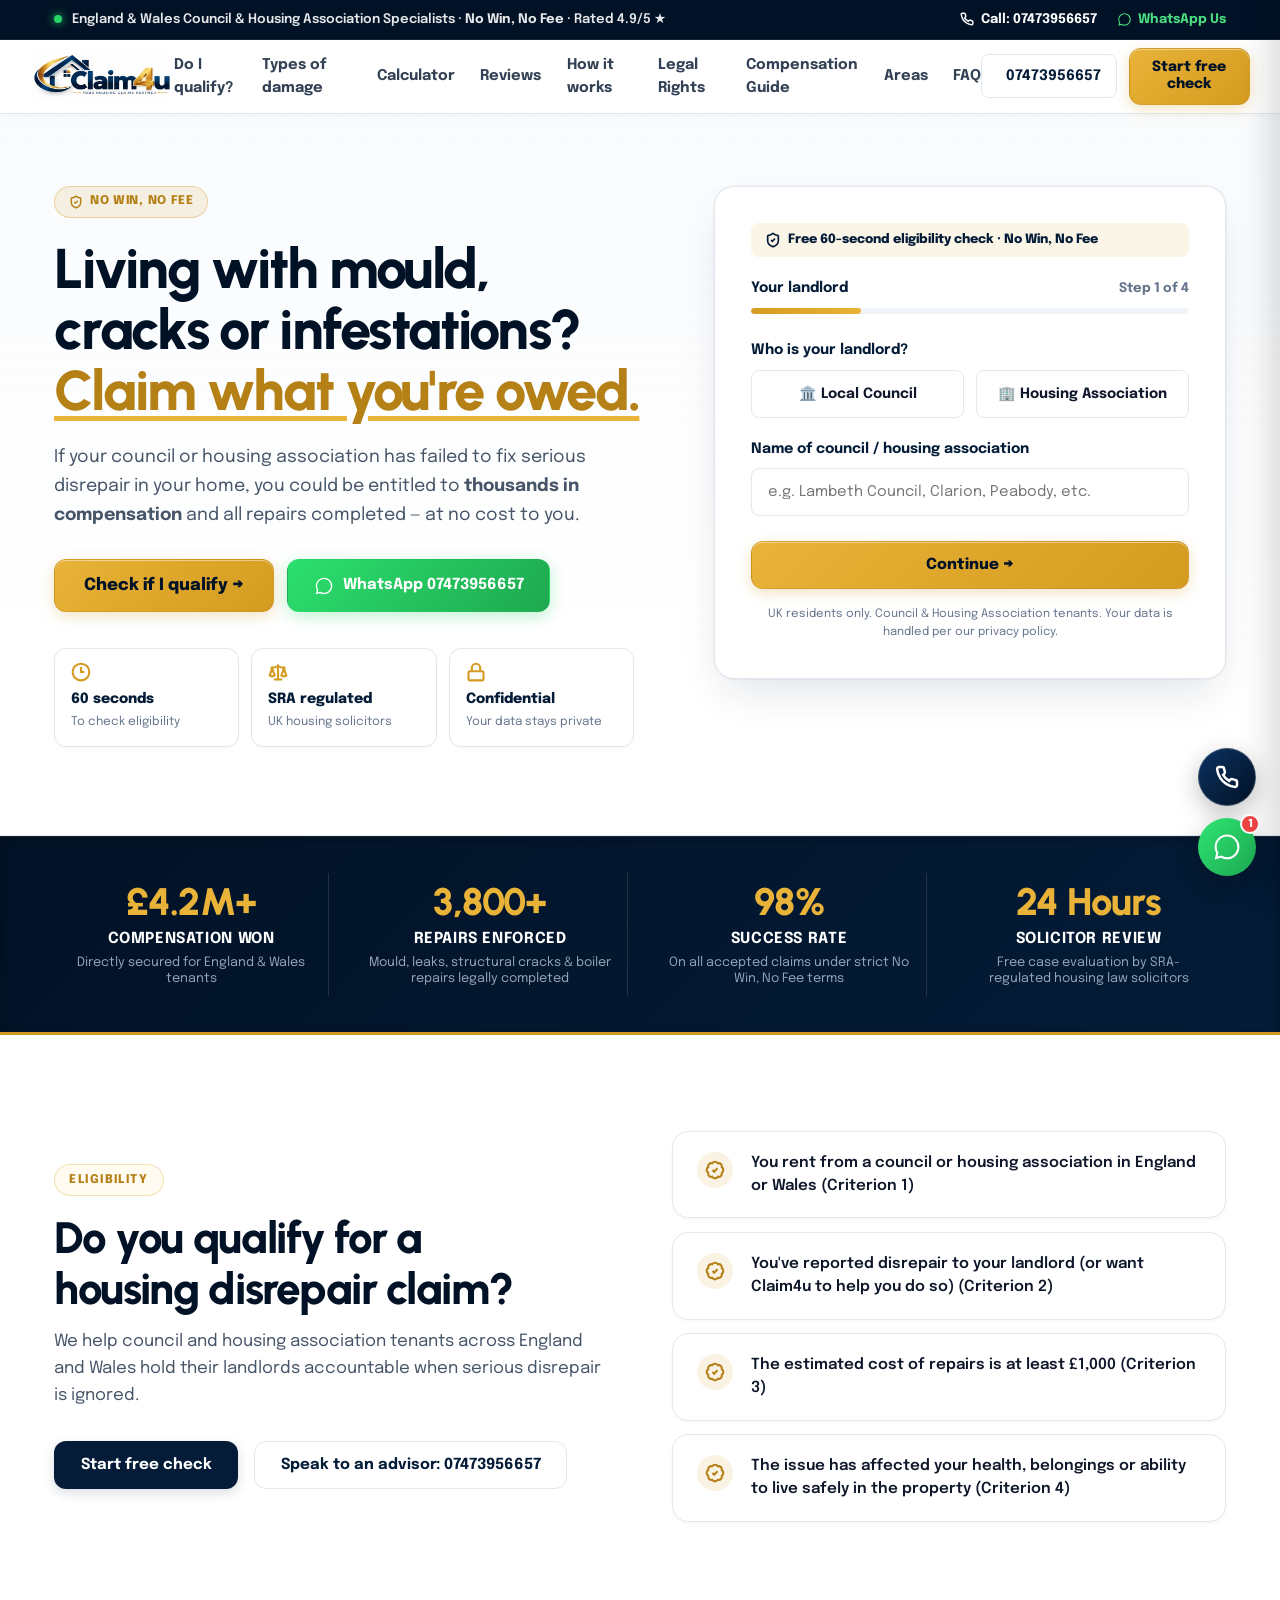
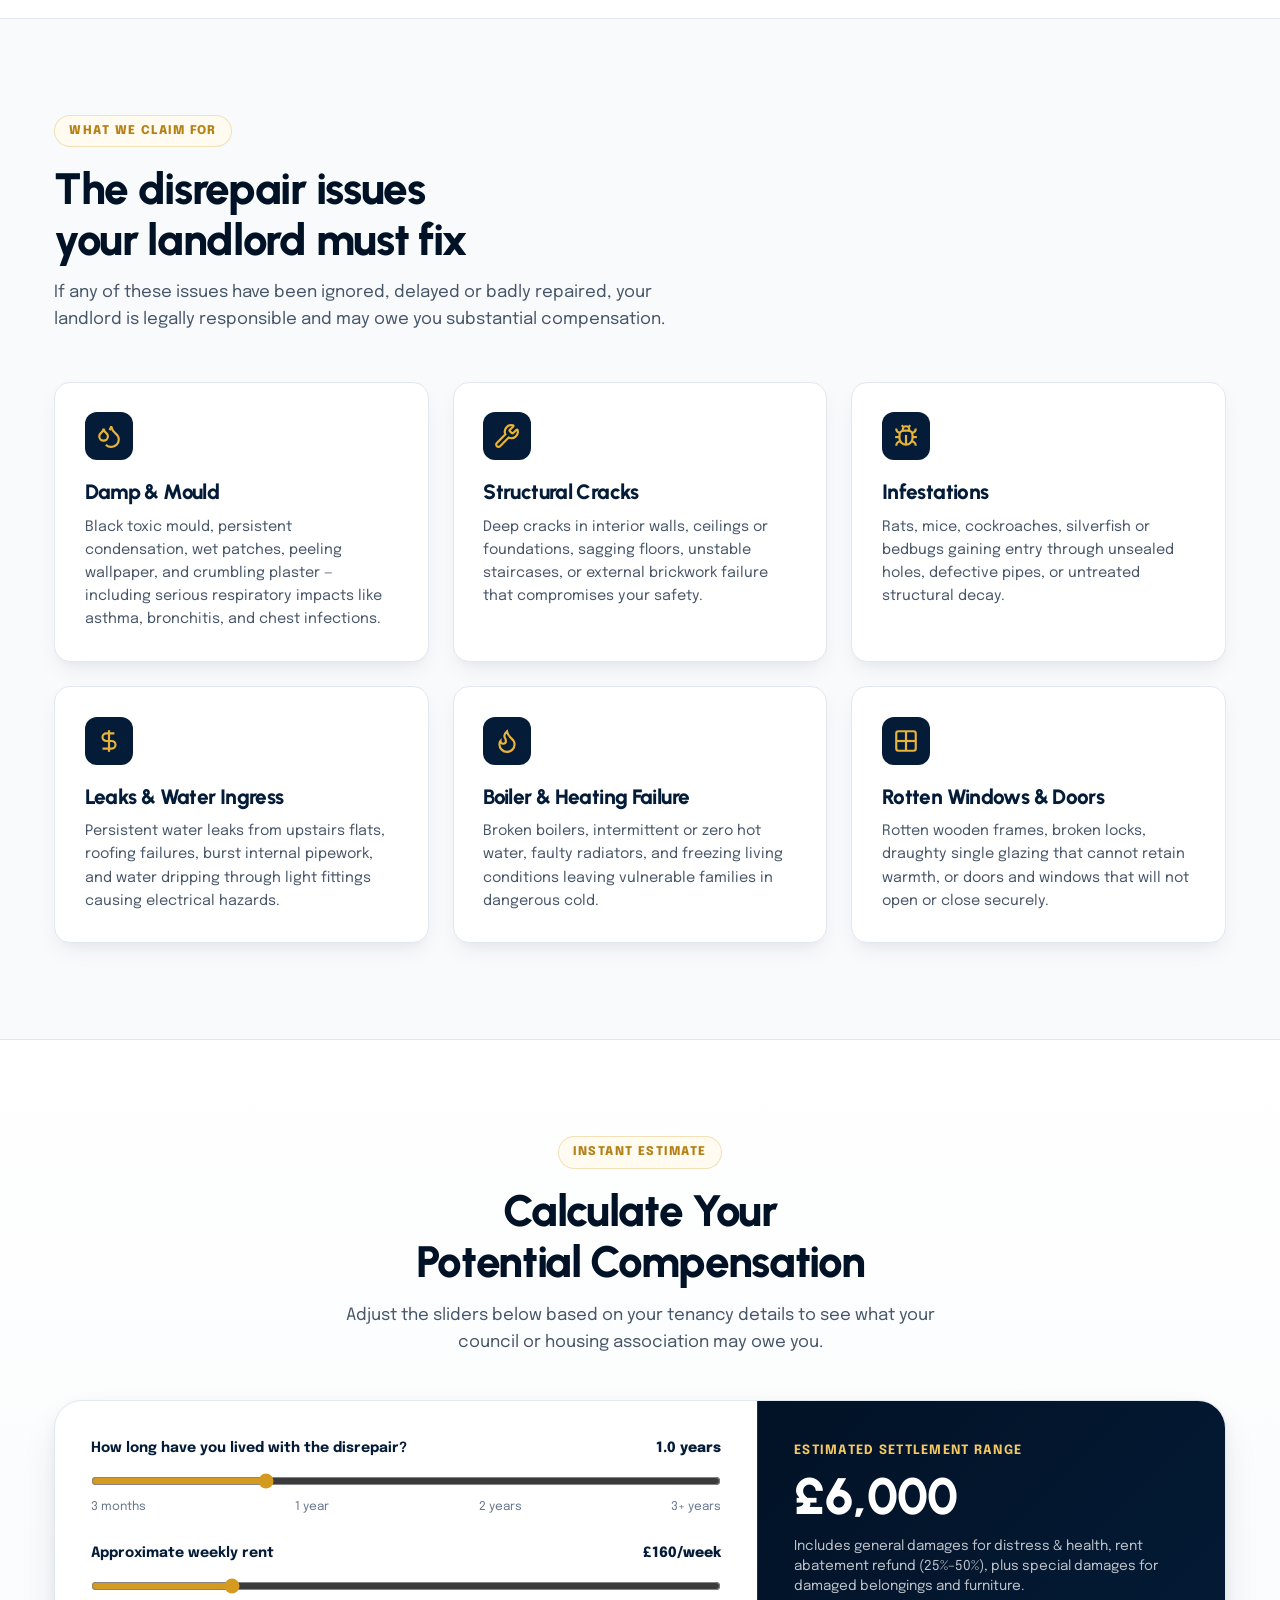
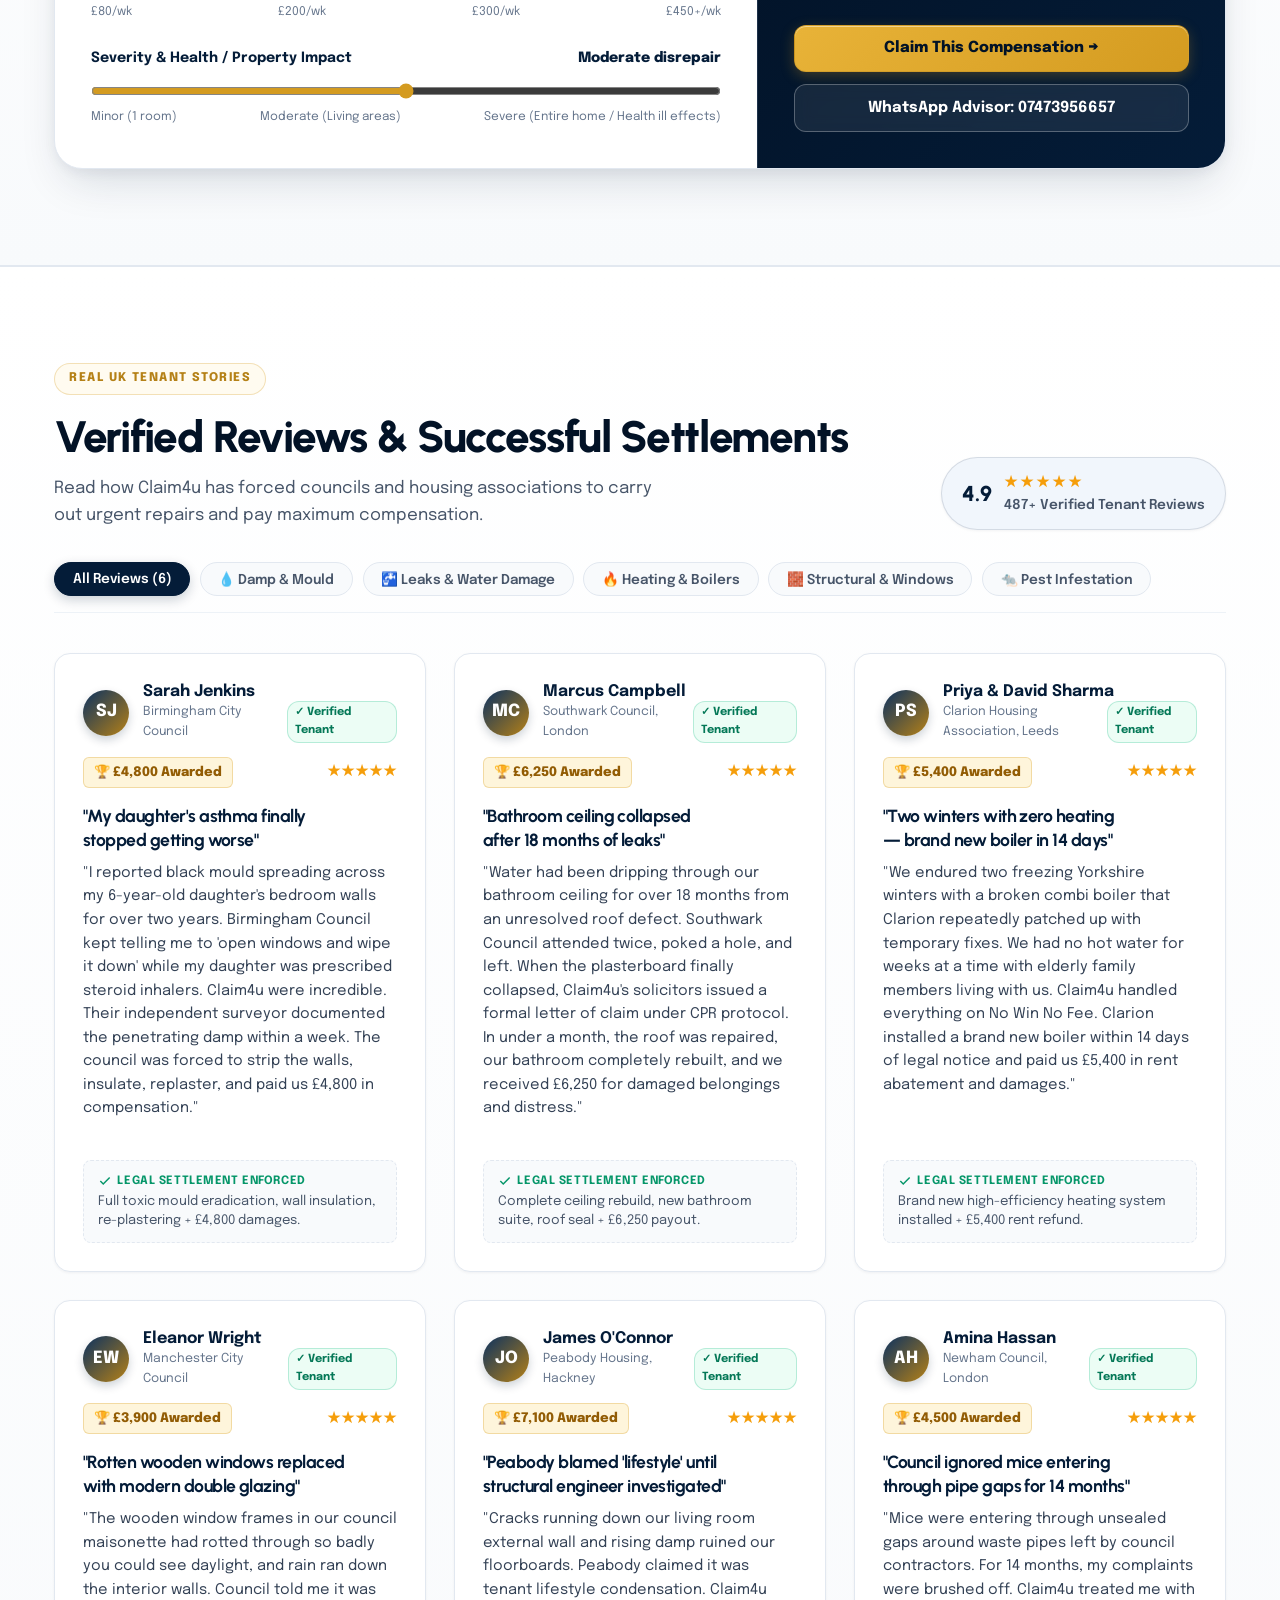
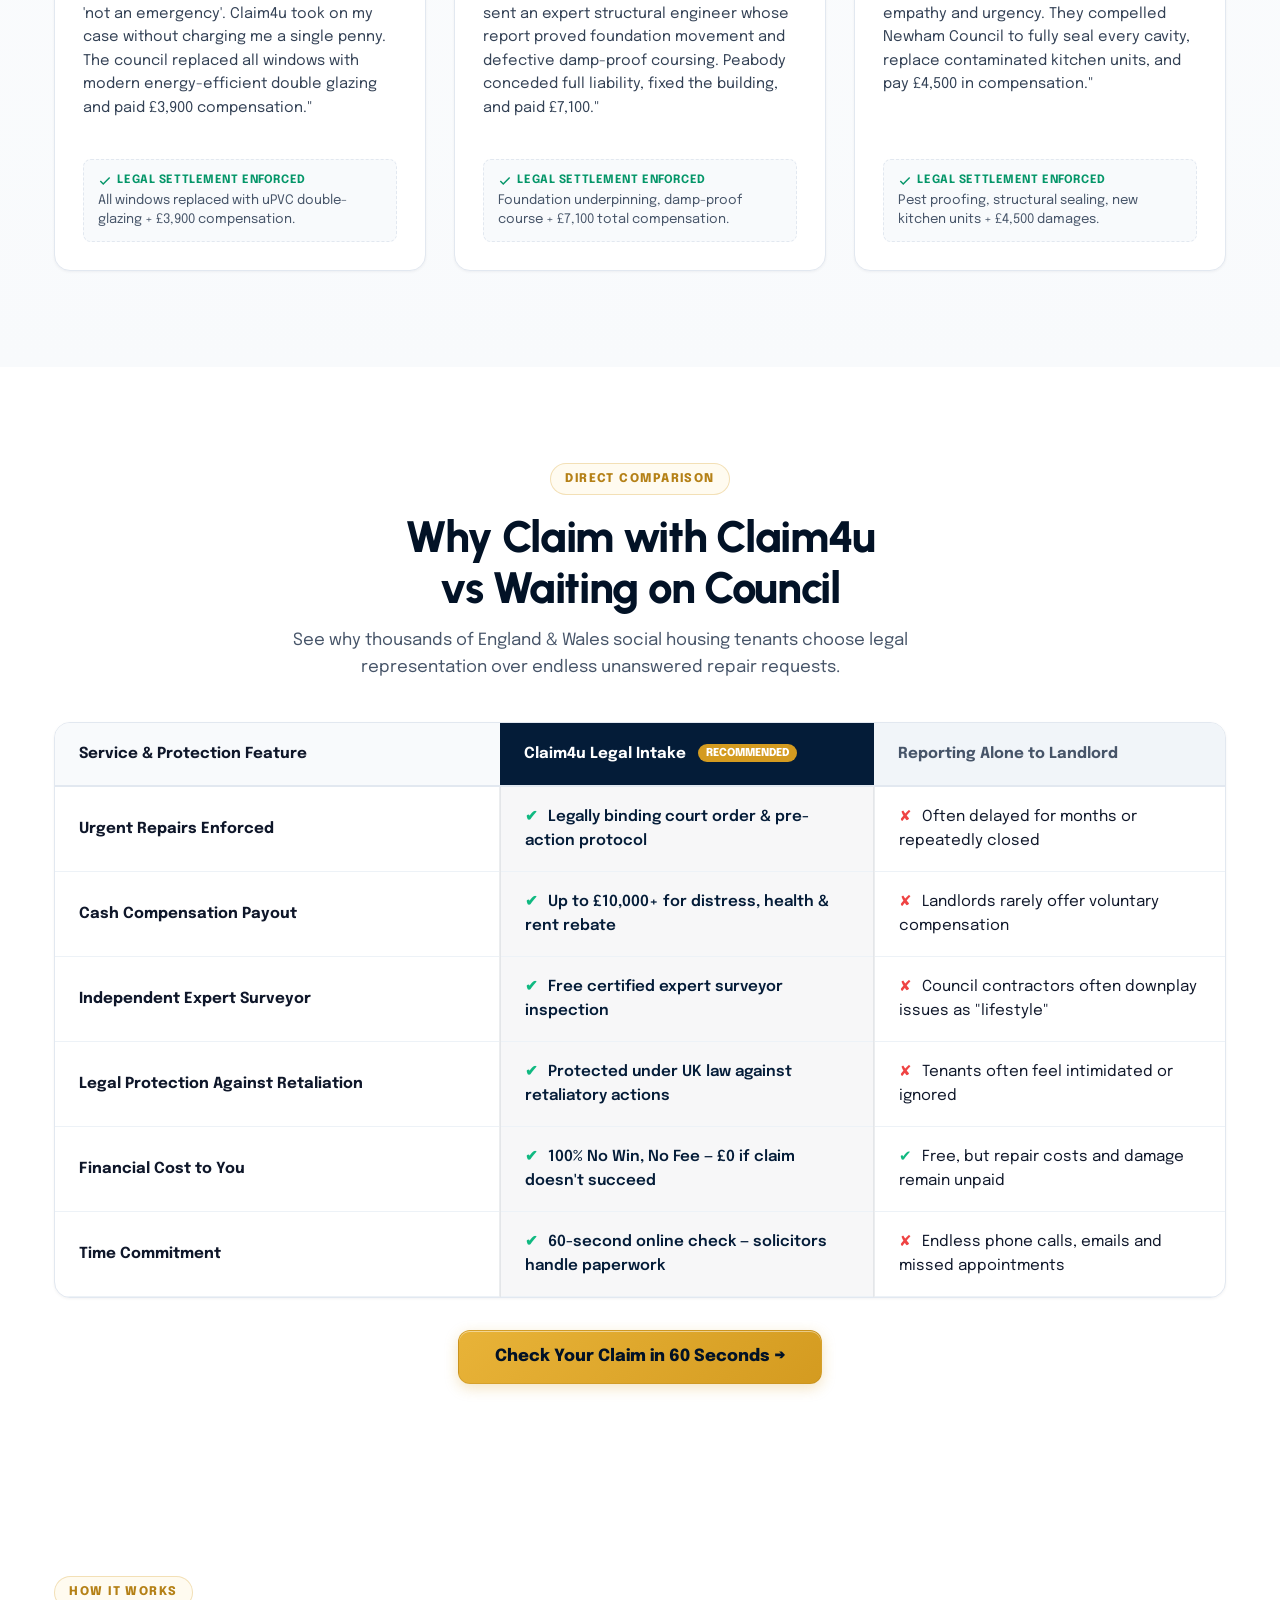
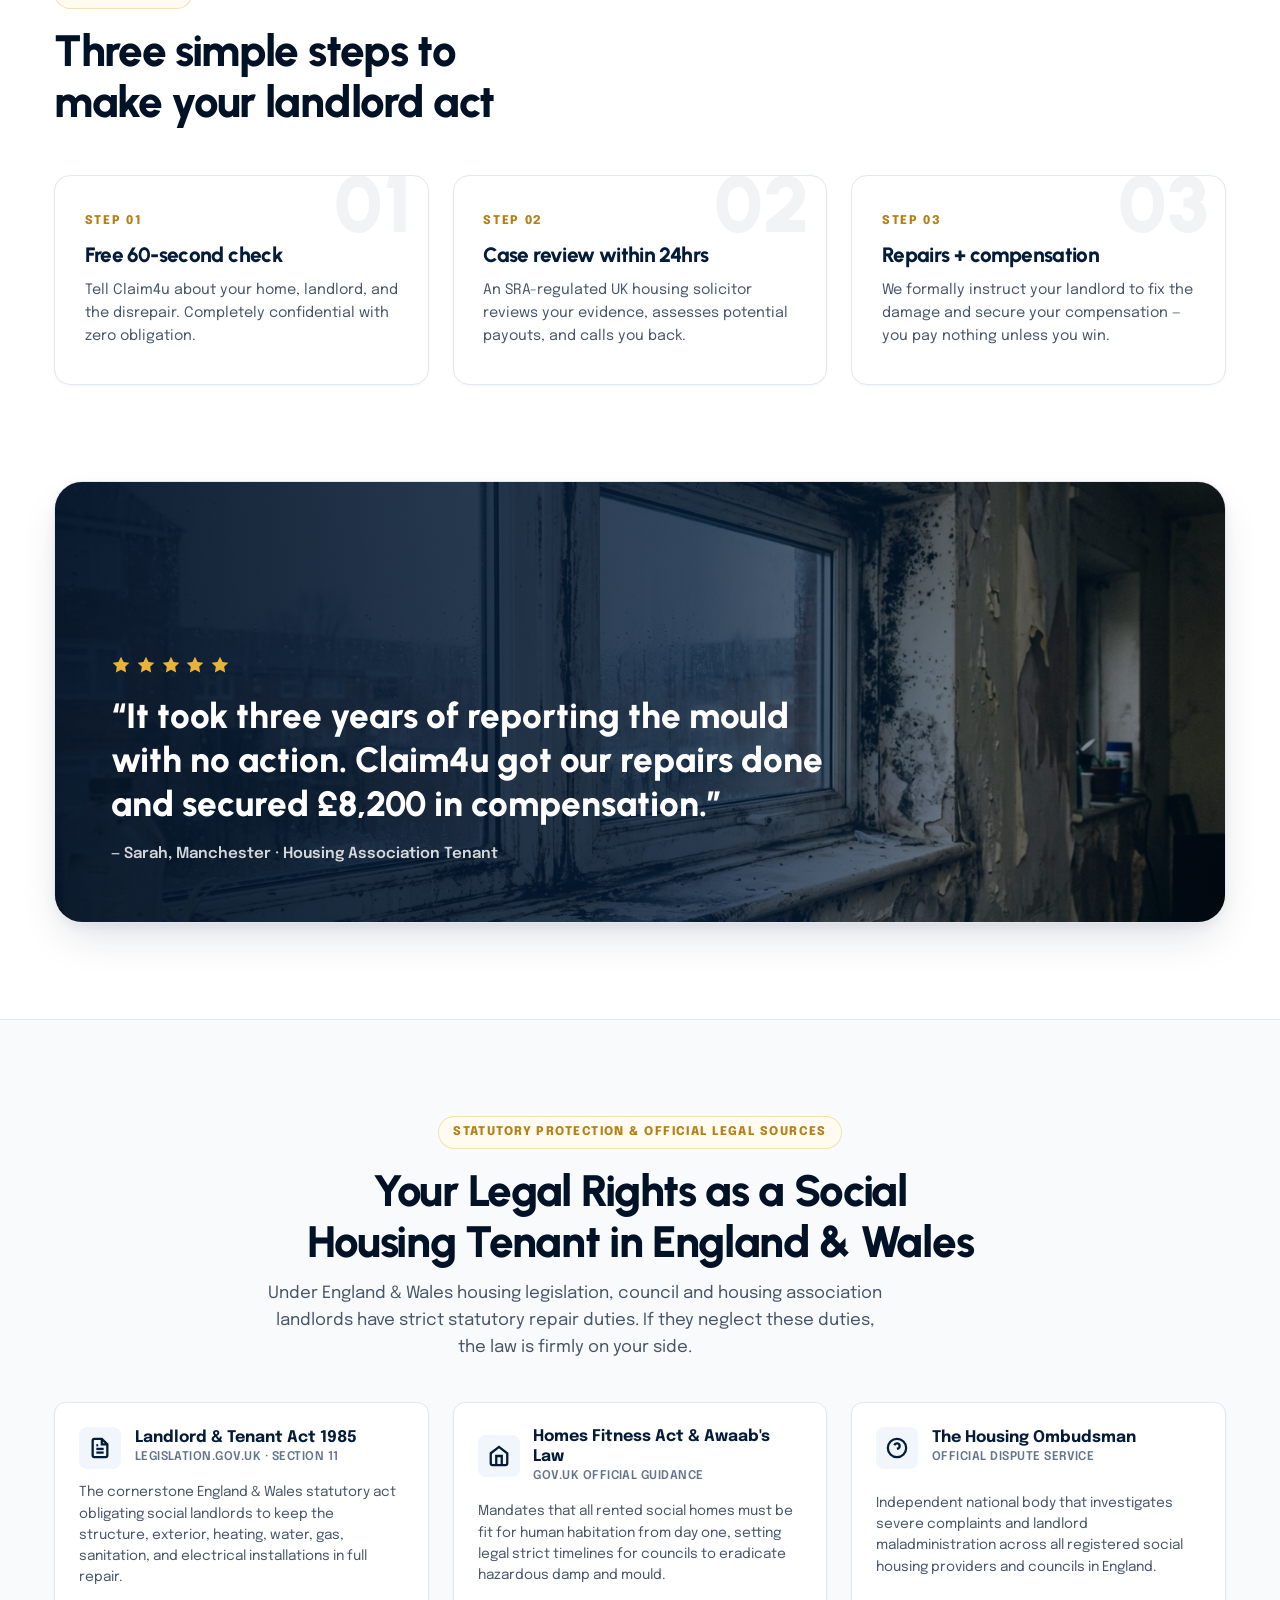
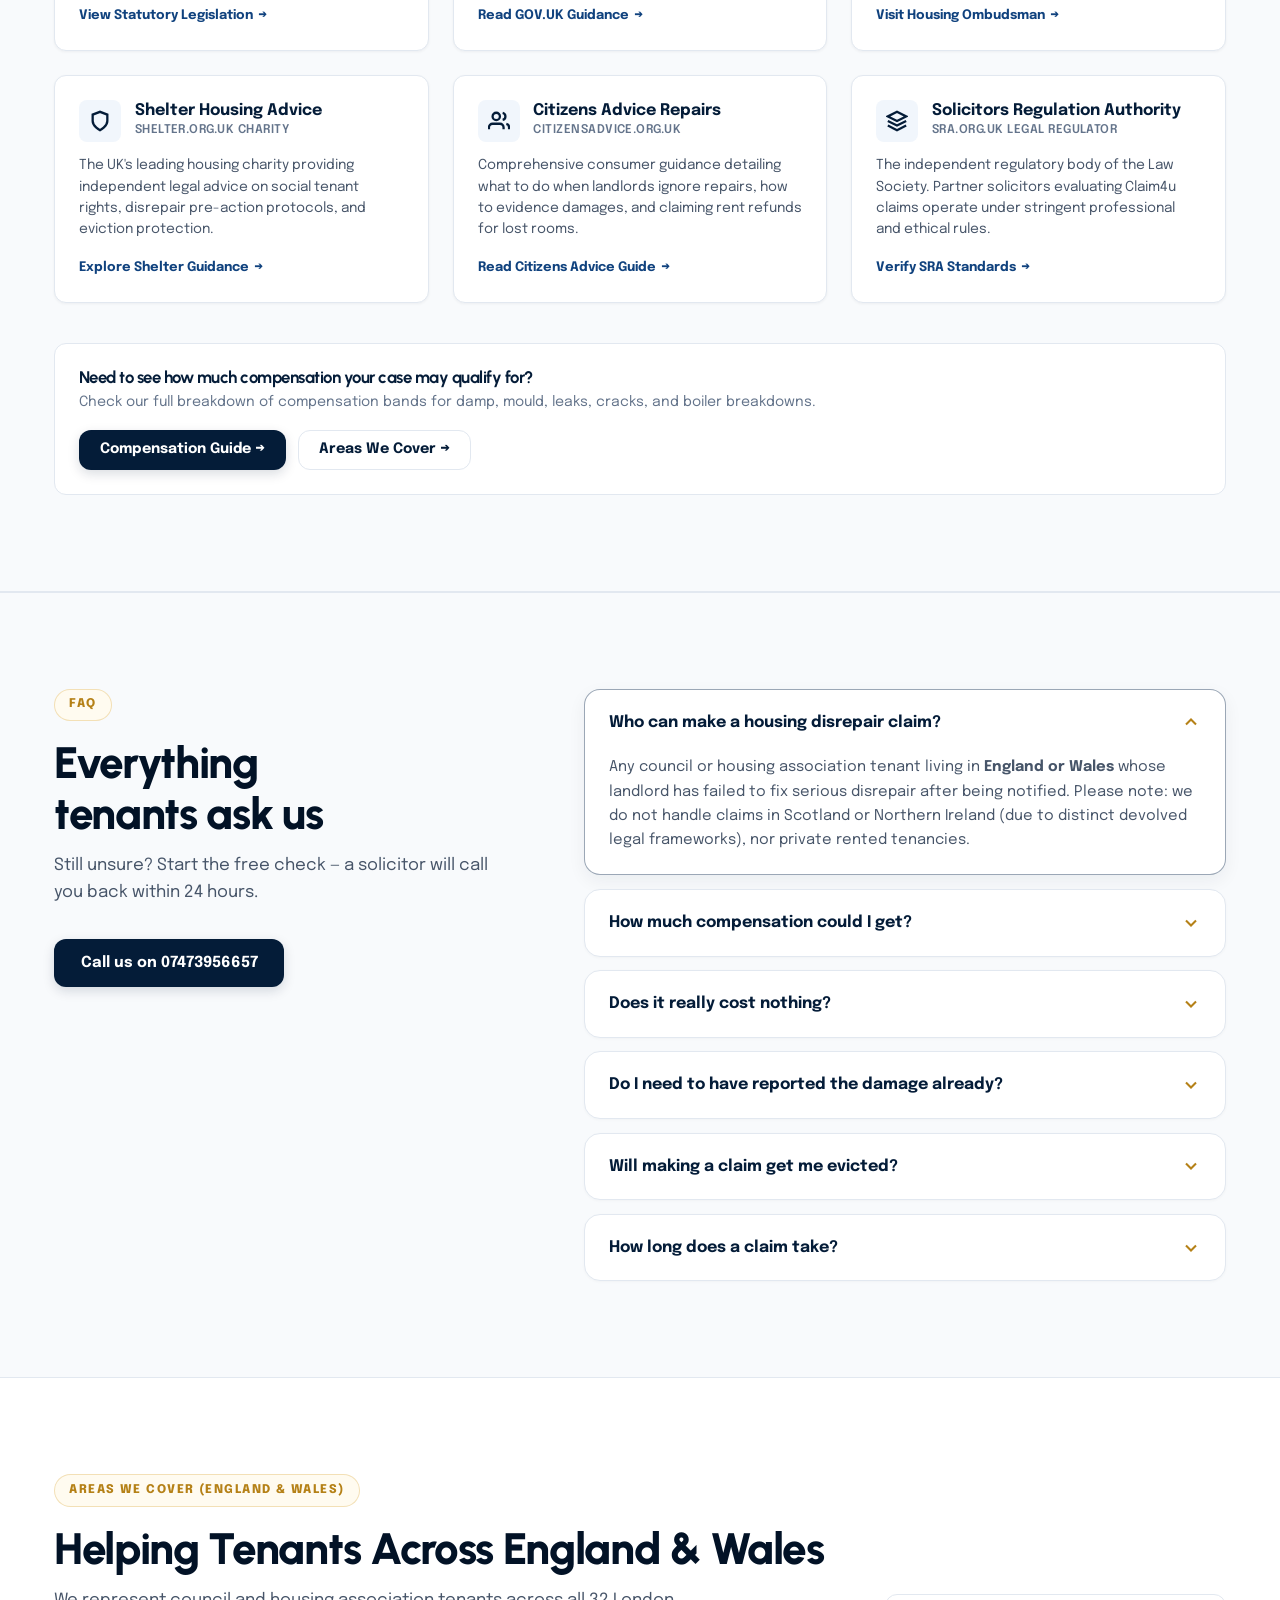
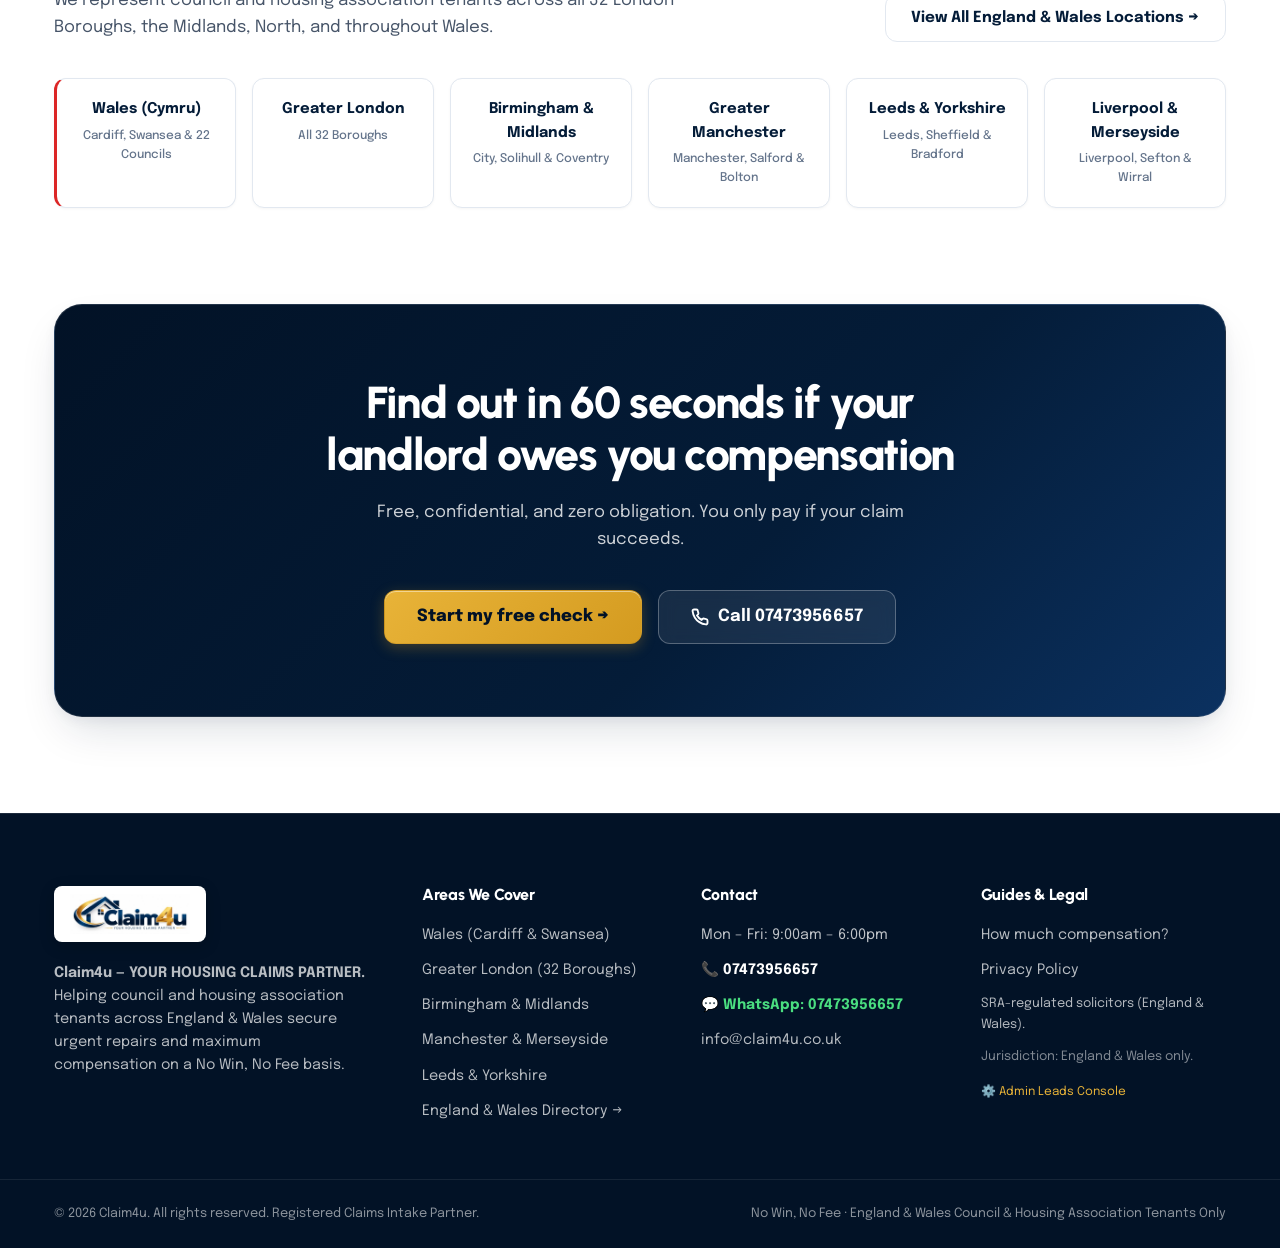
==== commit 5c3f0750: "it" ====
--- a/index.html
+++ b/index.html
@@ -30,30 +30,30 @@
     }
   </script>
 
-  <title>Housing Disrepair Claims UK | Claim Up to £10,000+ | Claim4u (No Win, No Fee)</title>
-  <meta name="description" content="Claim up to £10,000+ in housing disrepair compensation and force your council or housing association to complete urgent repairs. Strict No Win, No Fee. 60-second check." />
-  <meta name="keywords" content="housing disrepair claims, council house repairs compensation, housing association disrepair solicitors, damp and mould claim, no win no fee housing disrepair UK, tenant compensation" />
+  <title>Housing Disrepair Claims England &amp; Wales | Claim Up to £10,000+ | Claim4u</title>
+  <meta name="description" content="Claim up to £10,000+ in housing disrepair compensation across England &amp; Wales. Force your council or housing association to complete repairs. No Win, No Fee." />
+  <meta name="keywords" content="housing disrepair claims England, housing disrepair Wales, council house repairs compensation, housing association disrepair solicitors, damp and mould claim, no win no fee housing disrepair, tenant compensation" />
   <meta name="author" content="Claim4u - Your Housing Claims Partner" />
   <meta name="robots" content="index, follow, max-image-preview:large, max-snippet:-1, max-video-preview:-1" />
   <link rel="canonical" href="https://claim4u-uk.co/" />
 
-  <!-- Geotagging for Local UK SEO -->
-  <meta name="geo.region" content="GB" />
-  <meta name="geo.placename" content="United Kingdom" />
+  <!-- Geotagging for England & Wales Local SEO -->
+  <meta name="geo.region" content="GB-ENG, GB-WLS" />
+  <meta name="geo.placename" content="England and Wales" />
 
   <!-- Open Graph / Facebook / Meta Ads -->
   <meta property="og:type" content="website" />
   <meta property="og:site_name" content="Claim4u" />
   <meta property="og:url" content="https://claim4u-uk.co/" />
-  <meta property="og:title" content="Housing Disrepair Claims UK | Claim Up to £10,000+ | Claim4u" />
+  <meta property="og:title" content="Housing Disrepair Claims England &amp; Wales | Claim Up to £10,000+ | Claim4u" />
   <meta property="og:description" content="Living with damp, mould, leaks or broken heating? Force your council or housing association to fix repairs and claim compensation on a No Win, No Fee basis." />
   <meta property="og:image" content="https://claim4u-uk.co/assets/hero-mould.jpg" />
   <meta property="og:locale" content="en_GB" />
 
   <!-- Twitter Cards -->
   <meta name="twitter:card" content="summary_large_image" />
-  <meta name="twitter:title" content="Housing Disrepair Claims UK | Claim Up to £10,000+ | Claim4u" />
-  <meta name="twitter:description" content="Free 60-second check for UK council & housing association tenants. Force repairs and get compensation. No Win, No Fee." />
+  <meta name="twitter:title" content="Housing Disrepair Claims England &amp; Wales | Claim Up to £10,000+ | Claim4u" />
+  <meta name="twitter:description" content="Free 60-second check for England &amp; Wales council &amp; housing association tenants. Force repairs and get compensation. No Win, No Fee." />
   <meta name="twitter:image" content="https://claim4u-uk.co/assets/hero-mould.jpg" />
 
   <meta name="theme-color" content="#041c38" />
@@ -78,7 +78,7 @@
         "url": "https://claim4u-uk.co/",
         "logo": "https://claim4u-uk.co/assets/claim4u-logo.png",
         "image": "https://claim4u-uk.co/assets/legal-advisors.jpg",
-        "description": "UK Council and Housing Association housing disrepair claims specialists. Helping tenants claim compensation and enforce urgent home repairs on a strict No Win, No Fee basis.",
+        "description": "England and Wales Council and Housing Association housing disrepair claims specialists. Helping tenants claim compensation and enforce urgent home repairs on a strict No Win, No Fee basis.",
         "telephone": "+447473956657",
         "email": "info@claim4u.co.uk",
         "priceRange": "£0 (No Win, No Fee)",
@@ -87,13 +87,13 @@
           "addressCountry": "GB"
         },
         "areaServed": [
-          { "@type": "AdministrativeArea", "name": "London" },
-          { "@type": "AdministrativeArea", "name": "Birmingham" },
-          { "@type": "AdministrativeArea", "name": "Manchester" },
-          { "@type": "AdministrativeArea", "name": "Leeds" },
-          { "@type": "AdministrativeArea", "name": "Liverpool" },
-          { "@type": "AdministrativeArea", "name": "Sheffield" },
-          { "@type": "Country", "name": "United Kingdom" }
+          { "@type": "Country", "name": "England" },
+          { "@type": "Country", "name": "Wales" },
+          { "@type": "AdministrativeArea", "name": "Greater London" },
+          { "@type": "AdministrativeArea", "name": "West Midlands" },
+          { "@type": "AdministrativeArea", "name": "Greater Manchester" },
+          { "@type": "AdministrativeArea", "name": "Yorkshire" },
+          { "@type": "AdministrativeArea", "name": "South Wales" }
         ],
         "aggregateRating": {
           "@type": "AggregateRating",
@@ -132,10 +132,10 @@
         "mainEntity": [
           {
             "@type": "Question",
-            "name": "Who can make a housing disrepair claim in the UK?",
+            "name": "Who can make a housing disrepair claim in England or Wales?",
             "acceptedAnswer": {
               "@type": "Answer",
-              "text": "Any tenant of a UK local council or housing association whose landlord has failed to fix serious disrepair after being informed. Private tenants are not covered by this service."
+              "text": "Any tenant of a local council or housing association in England or Wales whose landlord has failed to fix serious disrepair after being informed. Please note: we exclusively cover England and Wales (Scotland and Northern Ireland operate under separate legal jurisdictions), and private tenants are not covered."
             }
           },
           {
@@ -177,7 +177,7 @@
     <div class="container top-bar-inner">
       <div class="top-bar-left">
         <span class="live-dot"></span>
-        <span>UK Council & Housing Association Specialists · <strong>No Win, No Fee</strong> · Rated 4.9/5 ★</span>
+        <span>England &amp; Wales Council &amp; Housing Association Specialists · <strong>No Win, No Fee</strong> · Rated 4.9/5 ★</span>
       </div>
       <div class="top-bar-right">
         <a href="tel:07473956657" class="top-contact-link" title="Call Claim4u">
@@ -544,7 +544,7 @@
         <div class="trust-stat-card">
           <div class="trust-stat-number">£4.2M+</div>
           <div class="trust-stat-label">Compensation Won</div>
-          <div class="trust-stat-sub">Directly secured for UK council & housing association tenants</div>
+          <div class="trust-stat-sub">Directly secured for England &amp; Wales tenants</div>
         </div>
         <div class="trust-stat-card">
           <div class="trust-stat-number">3,800+</div>
@@ -573,7 +573,7 @@
           <span class="section-tag">Eligibility</span>
           <h2 class="section-title">Do you qualify for a housing disrepair claim?</h2>
           <p class="section-subtitle">
-            We help tenants across England, Scotland, Wales and Northern Ireland hold their landlords accountable when
+            We help council and housing association tenants across England and Wales hold their landlords accountable when
             serious disrepair is ignored.
           </p>
           <div style="margin-top: 2rem; display: flex; gap: 1rem; flex-wrap: wrap;">
@@ -593,7 +593,7 @@
               </svg>
             </div>
             <div class="criteria-text">
-              You rent from a UK council or housing association (Criterion 1)
+              You rent from a council or housing association in England or Wales (Criterion 1)
             </div>
           </li>
           <li class="criteria-card">
@@ -1090,7 +1090,7 @@
           <span class="section-tag">Direct Comparison</span>
           <h2 class="section-title">Why Claim with Claim4u vs Waiting on Council</h2>
           <p class="section-subtitle">
-            See why thousands of UK social housing tenants choose legal representation over endless unanswered repair requests.
+            See why thousands of England &amp; Wales social housing tenants choose legal representation over endless unanswered repair requests.
           </p>
         </div>
 
@@ -1221,7 +1221,7 @@
     <section class="section-spacing" style="padding-top: 0;">
       <div class="container">
         <figure class="testimonial-banner">
-          <img src="assets/hero-mould.jpg" alt="Severe damp and black mould around window frame in UK council home"
+          <img src="assets/hero-mould.jpg" alt="Severe damp and black mould around window frame in council home"
             class="testimonial-banner-img" loading="lazy" />
           <div class="testimonial-banner-overlay"></div>
           <figcaption class="testimonial-banner-content">
@@ -1264,9 +1264,9 @@
       <div class="container">
         <div style="text-align: center; max-width: 750px; margin: 0 auto;">
           <span class="section-tag">Statutory Protection &amp; Official Legal Sources</span>
-          <h2 class="section-title">Your Legal Rights as a UK Social Housing Tenant</h2>
+          <h2 class="section-title">Your Legal Rights as a Social Housing Tenant in England &amp; Wales</h2>
           <p class="section-subtitle">
-            Under United Kingdom legislation, council and housing association landlords have strict statutory repair duties. If they neglect these duties, the law is firmly on your side.
+            Under England &amp; Wales housing legislation, council and housing association landlords have strict statutory repair duties. If they neglect these duties, the law is firmly on your side.
           </p>
         </div>
 
@@ -1283,7 +1283,7 @@
               </div>
             </div>
             <p class="authority-desc">
-              The cornerstone UK law obligating social landlords to keep the structure, exterior, heating, water, gas, sanitation, and electrical installations in full repair.
+              The cornerstone England &amp; Wales statutory act obligating social landlords to keep the structure, exterior, heating, water, gas, sanitation, and electrical installations in full repair.
             </p>
             <div class="authority-link-action">
               <span>View Statutory Legislation</span>
@@ -1435,14 +1435,13 @@
         <div class="faq-accordion-list">
           <details class="faq-item" open>
             <summary class="faq-question">
-              <span>Who can make a housing disrepair claim in the UK?</span>
+              <span>Who can make a housing disrepair claim?</span>
               <svg class="faq-icon" viewBox="0 0 24 24" fill="none" stroke="currentColor" stroke-width="2.5">
                 <path d="m6 9 6 6 6-6"></path>
               </svg>
             </summary>
             <p class="faq-answer">
-              Any tenant of a UK local council or housing association whose landlord has failed to fix serious disrepair
-              after being informed. Private tenants are not covered by this service.
+              Any council or housing association tenant living in <strong>England or Wales</strong> whose landlord has failed to fix serious disrepair after being notified. Please note: we do not handle claims in Scotland or Northern Ireland (due to distinct devolved legal frameworks), nor private rented tenancies.
             </p>
           </details>
 
@@ -1522,39 +1521,39 @@
         <div
           style="display: flex; justify-content: space-between; align-items: flex-end; flex-wrap: wrap; gap: 1.5rem;">
           <div>
-            <span class="section-tag">Areas We Cover</span>
-            <h2 class="section-title">Helping Tenants Across the Entire UK</h2>
+            <span class="section-tag">Areas We Cover (England &amp; Wales)</span>
+            <h2 class="section-title">Helping Tenants Across England &amp; Wales</h2>
             <p class="section-subtitle">
-              We represent council and housing association tenants in every major UK city and borough.
+              We represent council and housing association tenants across all 32 London Boroughs, the Midlands, North, and throughout Wales.
             </p>
           </div>
-          <a href="areas.html" class="btn btn-ghost">View All UK Locations →</a>
+          <a href="areas.html" class="btn btn-ghost">View All England &amp; Wales Locations →</a>
         </div>
 
         <div class="areas-grid">
+          <a href="areas.html#wales" class="area-card" style="border-left: 3px solid #dc2626;">
+            <span>Wales (Cymru)</span>
+            <span class="area-count">Cardiff, Swansea &amp; 22 Councils</span>
+          </a>
           <a href="areas.html#london" class="area-card">
-            <span>London</span>
+            <span>Greater London</span>
             <span class="area-count">All 32 Boroughs</span>
           </a>
-          <a href="areas.html#birmingham" class="area-card">
-            <span>Birmingham</span>
-            <span class="area-count">City & Solihull</span>
+          <a href="areas.html#midlands" class="area-card">
+            <span>Birmingham &amp; Midlands</span>
+            <span class="area-count">City, Solihull &amp; Coventry</span>
           </a>
-          <a href="areas.html#manchester" class="area-card">
-            <span>Manchester</span>
-            <span class="area-count">Greater Manchester</span>
+          <a href="areas.html#northwest" class="area-card">
+            <span>Greater Manchester</span>
+            <span class="area-count">Manchester, Salford &amp; Bolton</span>
           </a>
-          <a href="areas.html#leeds" class="area-card">
-            <span>Leeds</span>
-            <span class="area-count">West Yorkshire</span>
+          <a href="areas.html#yorkshire" class="area-card">
+            <span>Leeds &amp; Yorkshire</span>
+            <span class="area-count">Leeds, Sheffield &amp; Bradford</span>
           </a>
-          <a href="areas.html#liverpool" class="area-card">
-            <span>Liverpool</span>
-            <span class="area-count">Merseyside</span>
-          </a>
-          <a href="areas.html#sheffield" class="area-card">
-            <span>Sheffield</span>
-            <span class="area-count">South Yorkshire</span>
+          <a href="areas.html#northwest" class="area-card">
+            <span>Liverpool &amp; Merseyside</span>
+            <span class="area-count">Liverpool, Sefton &amp; Wirral</span>
           </a>
         </div>
       </div>
@@ -1602,7 +1601,7 @@
         </div>
         <p class="footer-brand-desc">
           <strong>Claim4u — YOUR HOUSING CLAIMS PARTNER.</strong><br />
-          Helping UK council and housing association tenants secure urgent repairs and maximum compensation on a No Win,
+          Helping council and housing association tenants across England &amp; Wales secure urgent repairs and maximum compensation on a No Win,
           No Fee basis.
         </p>
       </div>
@@ -1611,12 +1610,12 @@
       <div>
         <h4 class="footer-col-title">Areas We Cover</h4>
         <ul class="footer-links-list">
-          <li><a href="areas.html#london" class="footer-link">Housing disrepair London</a></li>
-          <li><a href="areas.html#barking" class="footer-link">Housing disrepair Barking & Dagenham</a></li>
-          <li><a href="areas.html#leeds" class="footer-link">Housing disrepair Leeds</a></li>
-          <li><a href="areas.html#manchester" class="footer-link">Housing disrepair Manchester</a></li>
-          <li><a href="areas.html#birmingham" class="footer-link">Housing disrepair Birmingham</a></li>
-          <li><a href="areas.html" class="footer-link">All UK areas →</a></li>
+          <li><a href="areas.html#wales" class="footer-link">Wales (Cardiff &amp; Swansea)</a></li>
+          <li><a href="areas.html#london" class="footer-link">Greater London (32 Boroughs)</a></li>
+          <li><a href="areas.html#midlands" class="footer-link">Birmingham &amp; Midlands</a></li>
+          <li><a href="areas.html#northwest" class="footer-link">Manchester &amp; Merseyside</a></li>
+          <li><a href="areas.html#yorkshire" class="footer-link">Leeds &amp; Yorkshire</a></li>
+          <li><a href="areas.html" class="footer-link">England &amp; Wales Directory →</a></li>
         </ul>
       </div>
 
@@ -1635,13 +1634,13 @@
 
       <!-- Col 4: Guides & Legal -->
       <div>
-        <h4 class="footer-col-title">Guides & Legal</h4>
+        <h4 class="footer-col-title">Guides &amp; Legal</h4>
         <ul class="footer-links-list">
           <li><a href="compensation.html" class="footer-link">How much compensation?</a></li>
           <li><a href="privacy.html" class="footer-link privacy-link">Privacy Policy</a></li>
-          <li style="font-size: 0.8rem; color: rgba(255,255,255,0.5);">Claims managed by SRA-regulated UK solicitors.
+          <li style="font-size: 0.8rem; color: rgba(255,255,255,0.7);">SRA-regulated solicitors (England &amp; Wales).
           </li>
-          <li style="font-size: 0.8rem; color: rgba(255,255,255,0.5);">Service available to UK residents only.</li>
+          <li style="font-size: 0.8rem; color: rgba(255,255,255,0.5);">Jurisdiction: England &amp; Wales only.</li>
           <li><a href="#" id="adminLeadsLink" class="footer-link" style="font-size: 0.75rem; color: var(--gold-400);">⚙️
               Admin Leads Console</a></li>
         </ul>
@@ -1651,8 +1650,8 @@
     <!-- Footer Bottom -->
     <div class="footer-bottom-bar">
       <div class="container footer-bottom-inner">
-        <span>© 2026 Claim4u. All rights reserved. Registered UK Claims Intake Partner.</span>
-        <span>No Win, No Fee · Council &amp; Housing Association Tenants Only · Authorized by SRA Regulated Solicitors</span>
+        <span>© 2026 Claim4u. All rights reserved. Registered Claims Intake Partner.</span>
+        <span>No Win, No Fee · England &amp; Wales Council &amp; Housing Association Tenants Only</span>
       </div>
     </div>
   </footer>
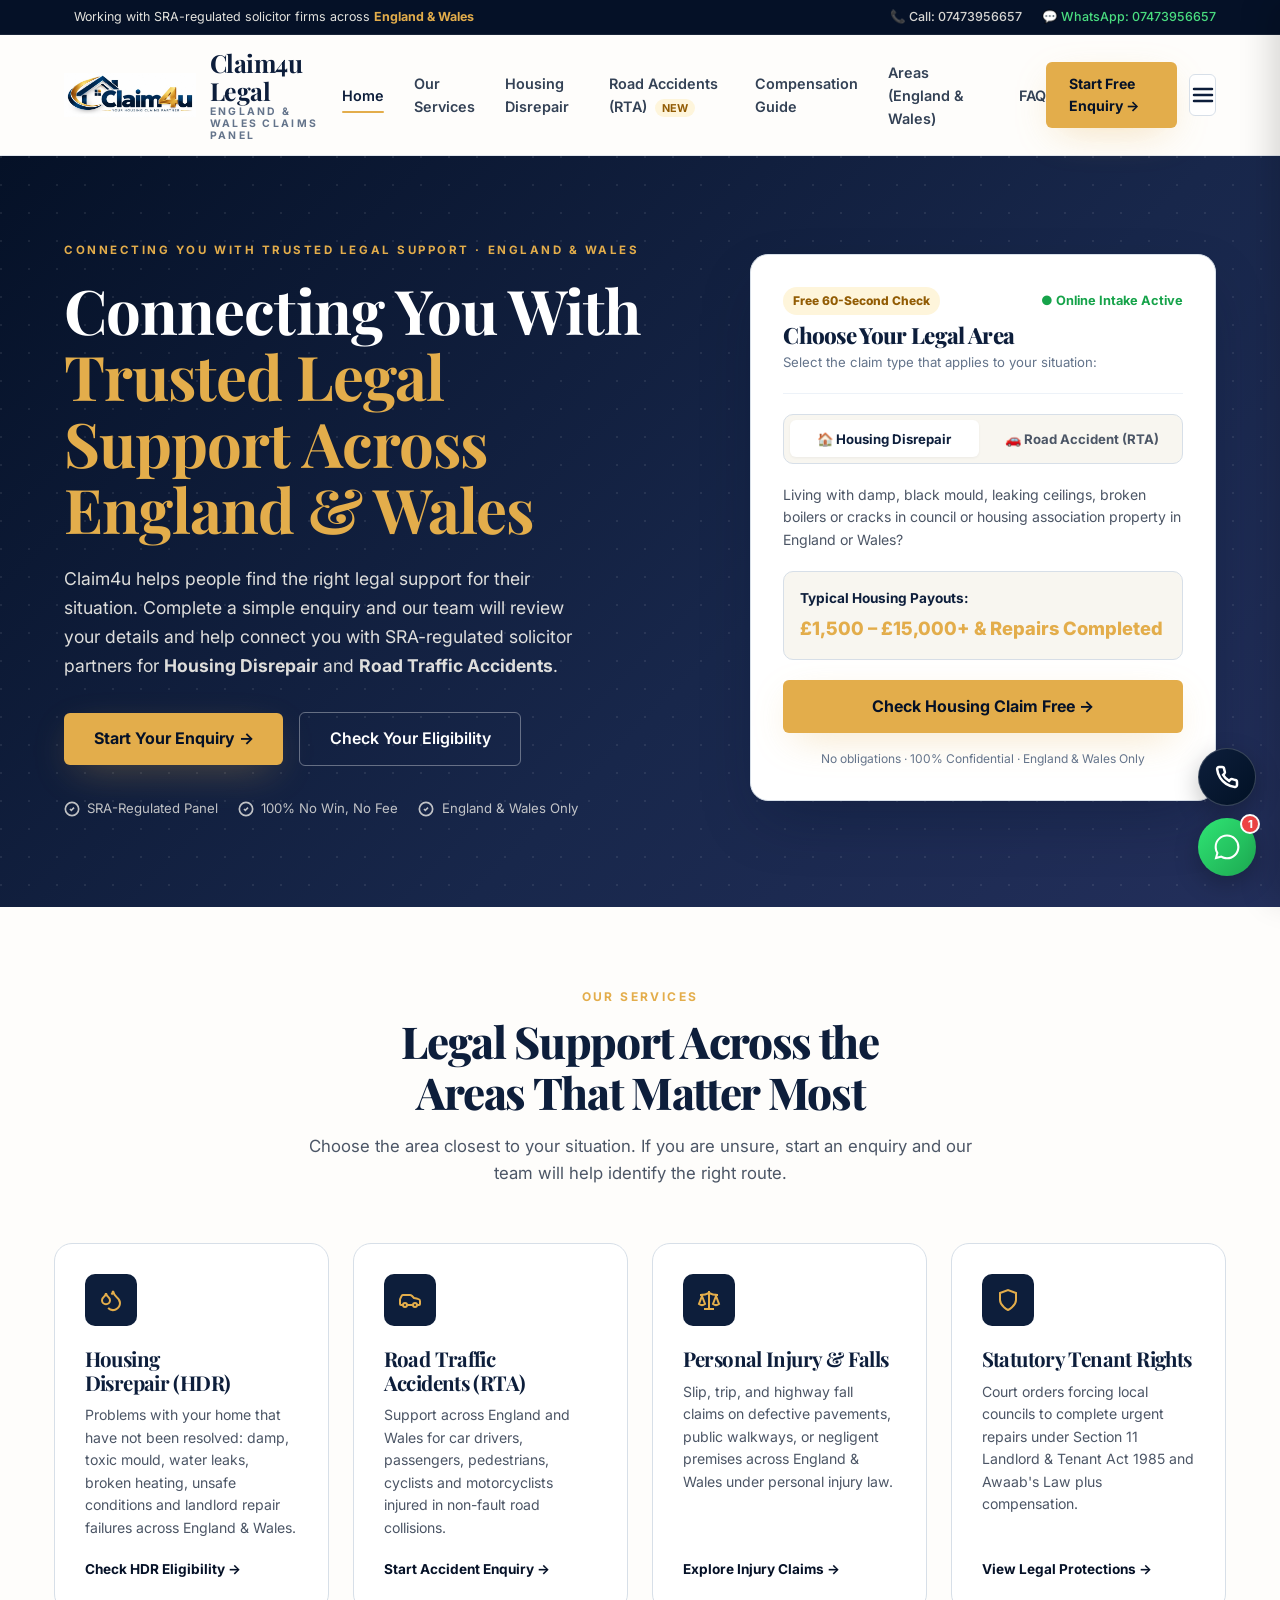
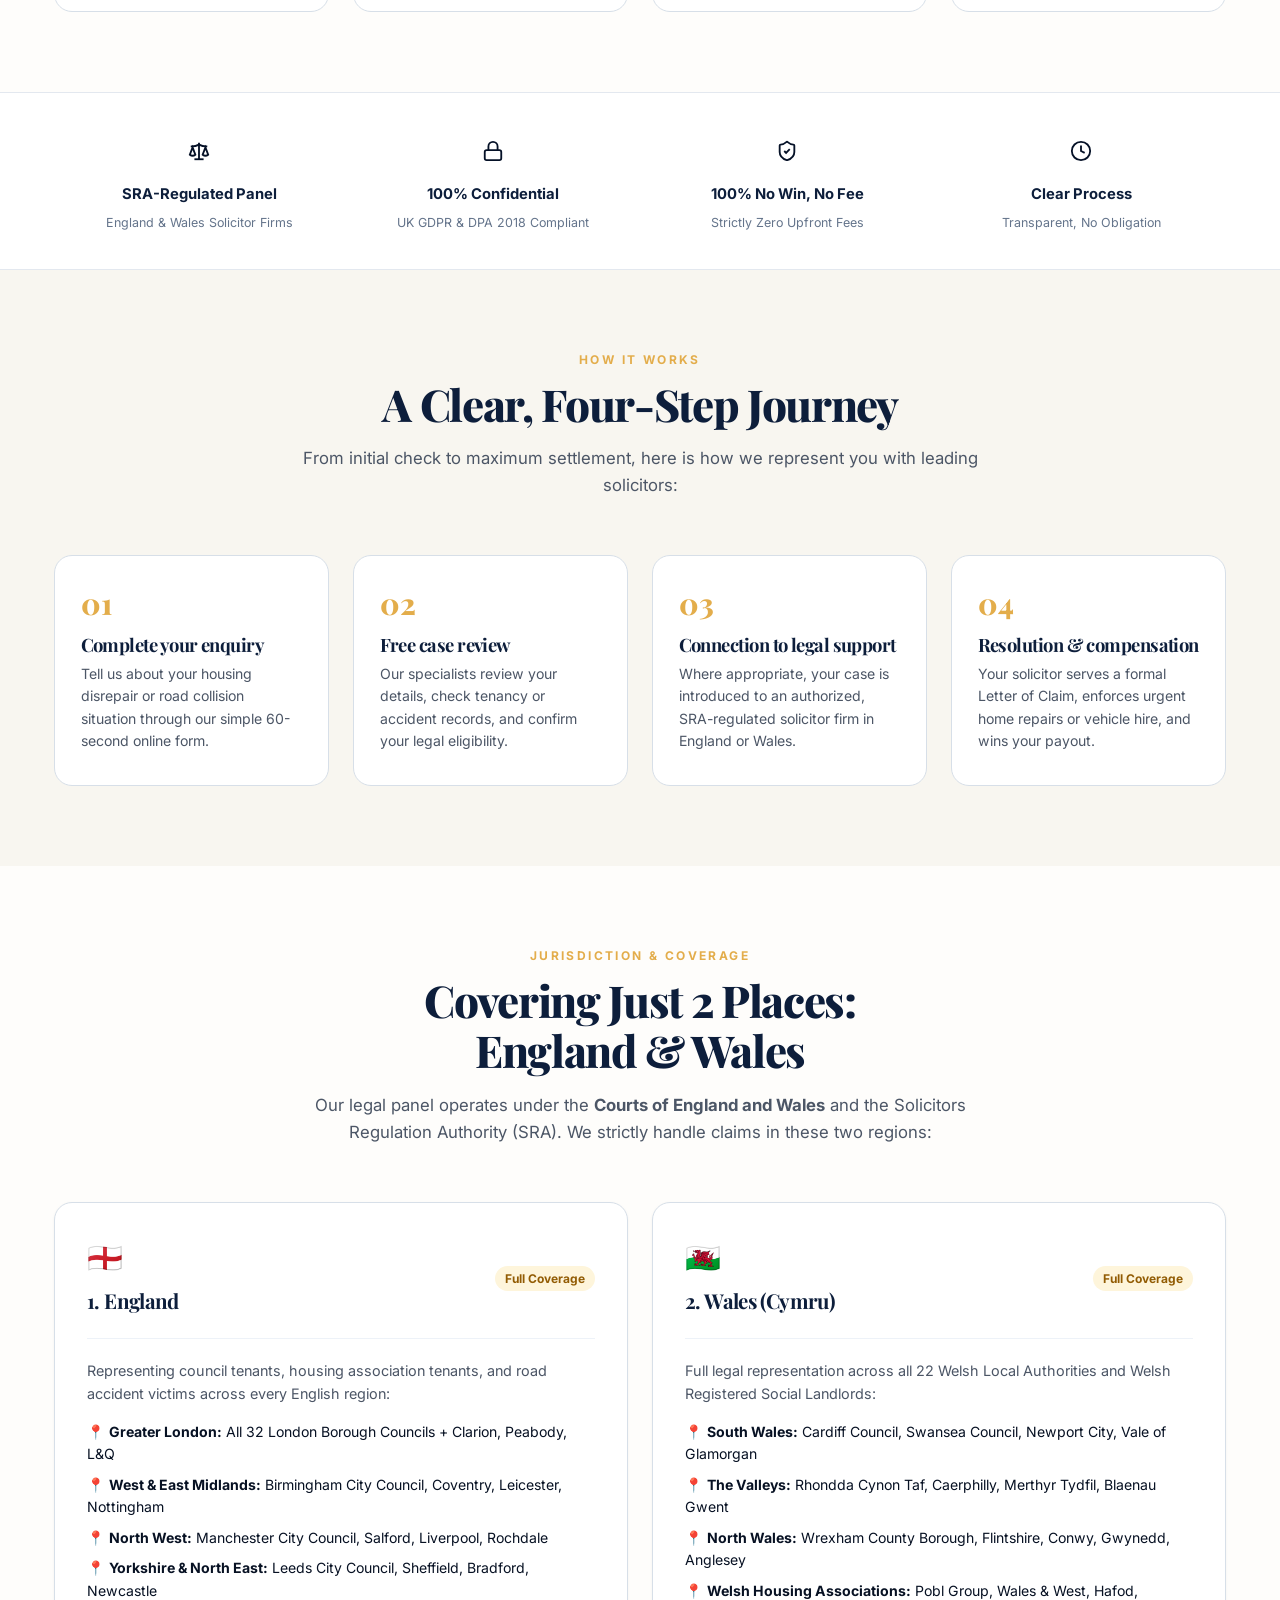
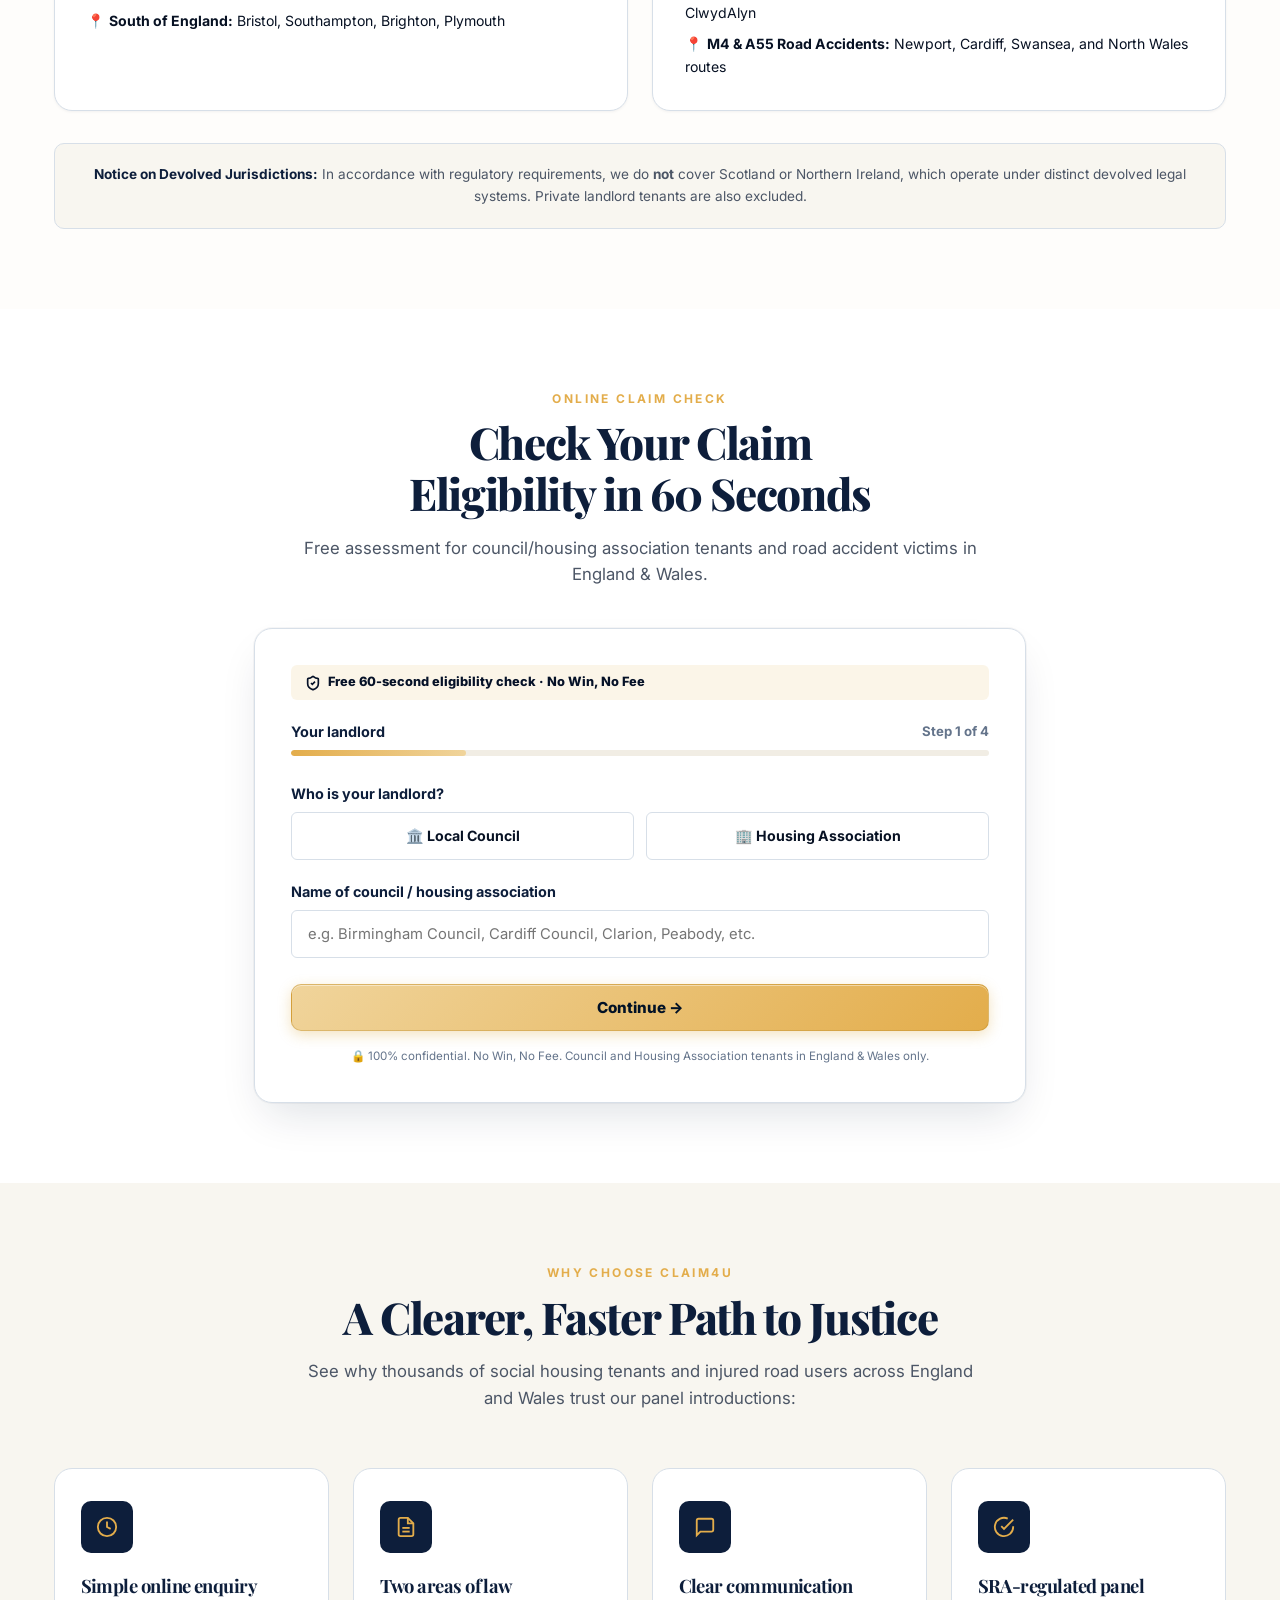
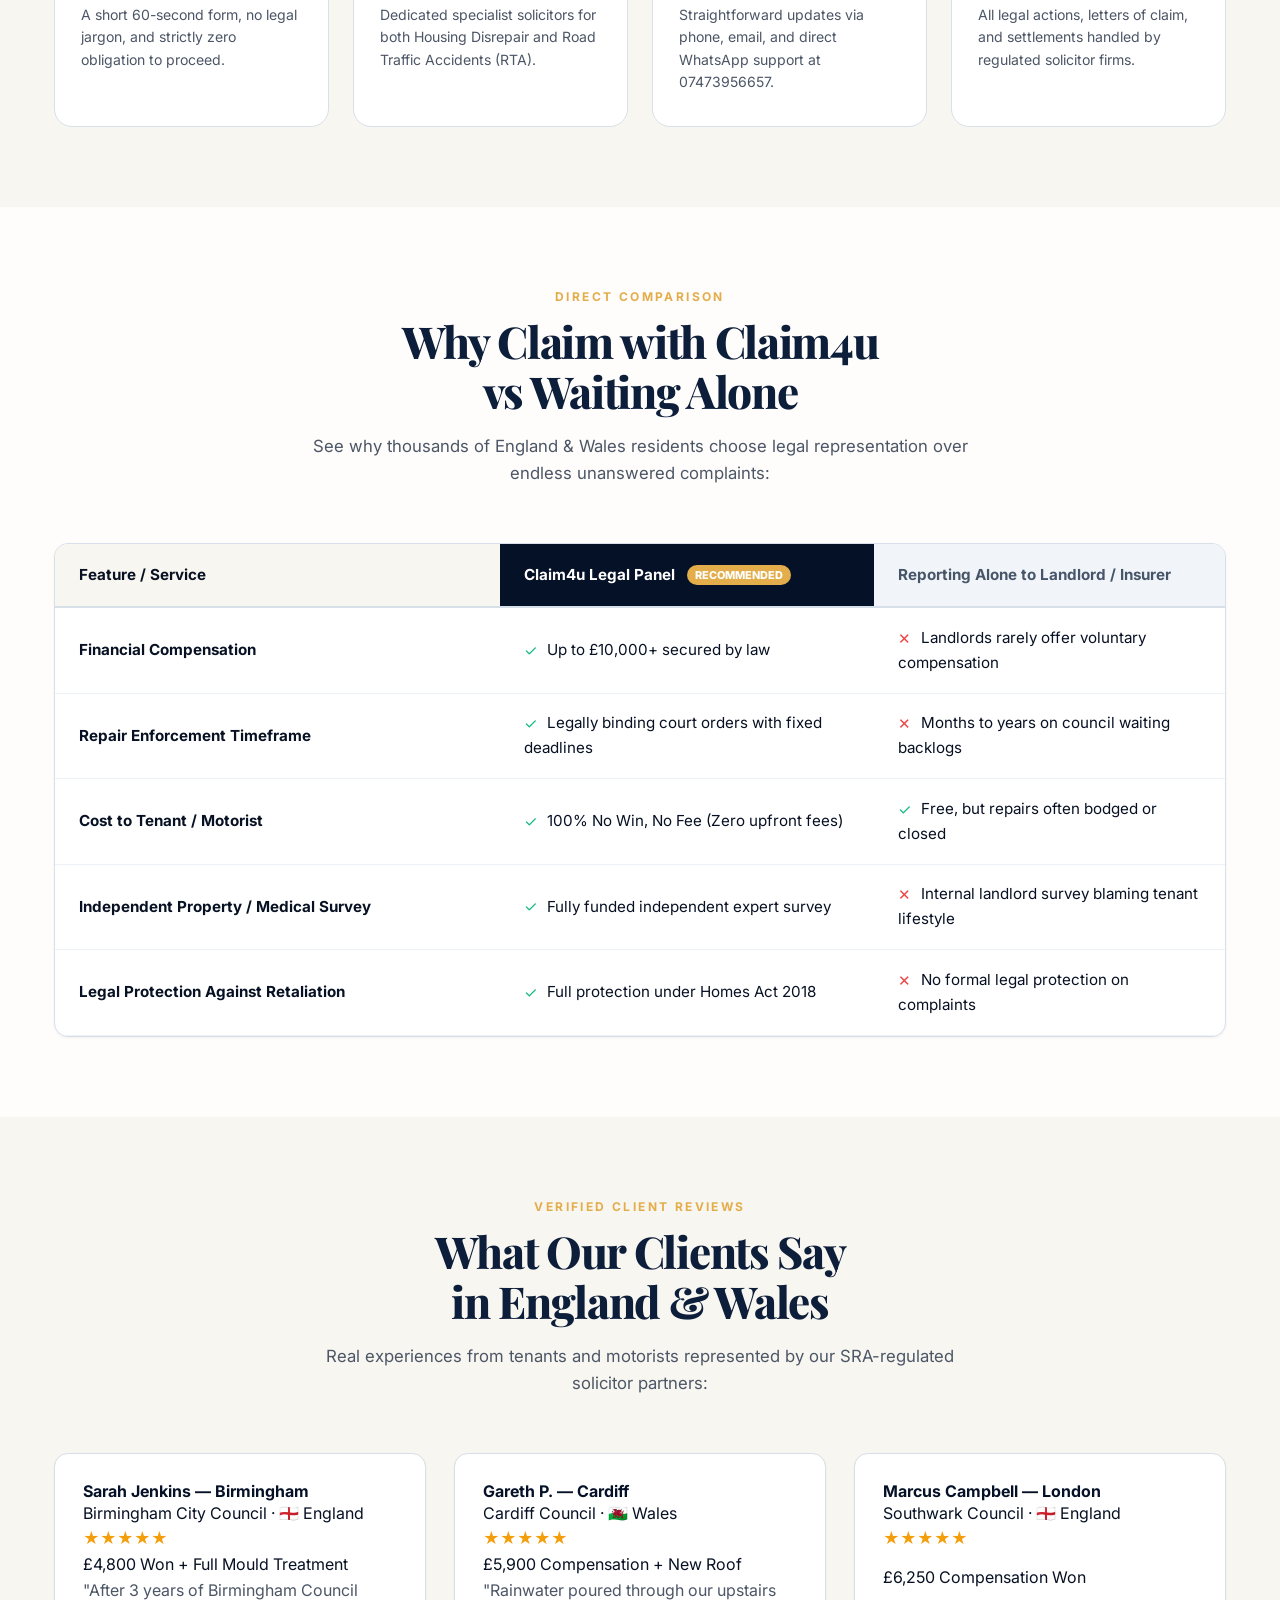
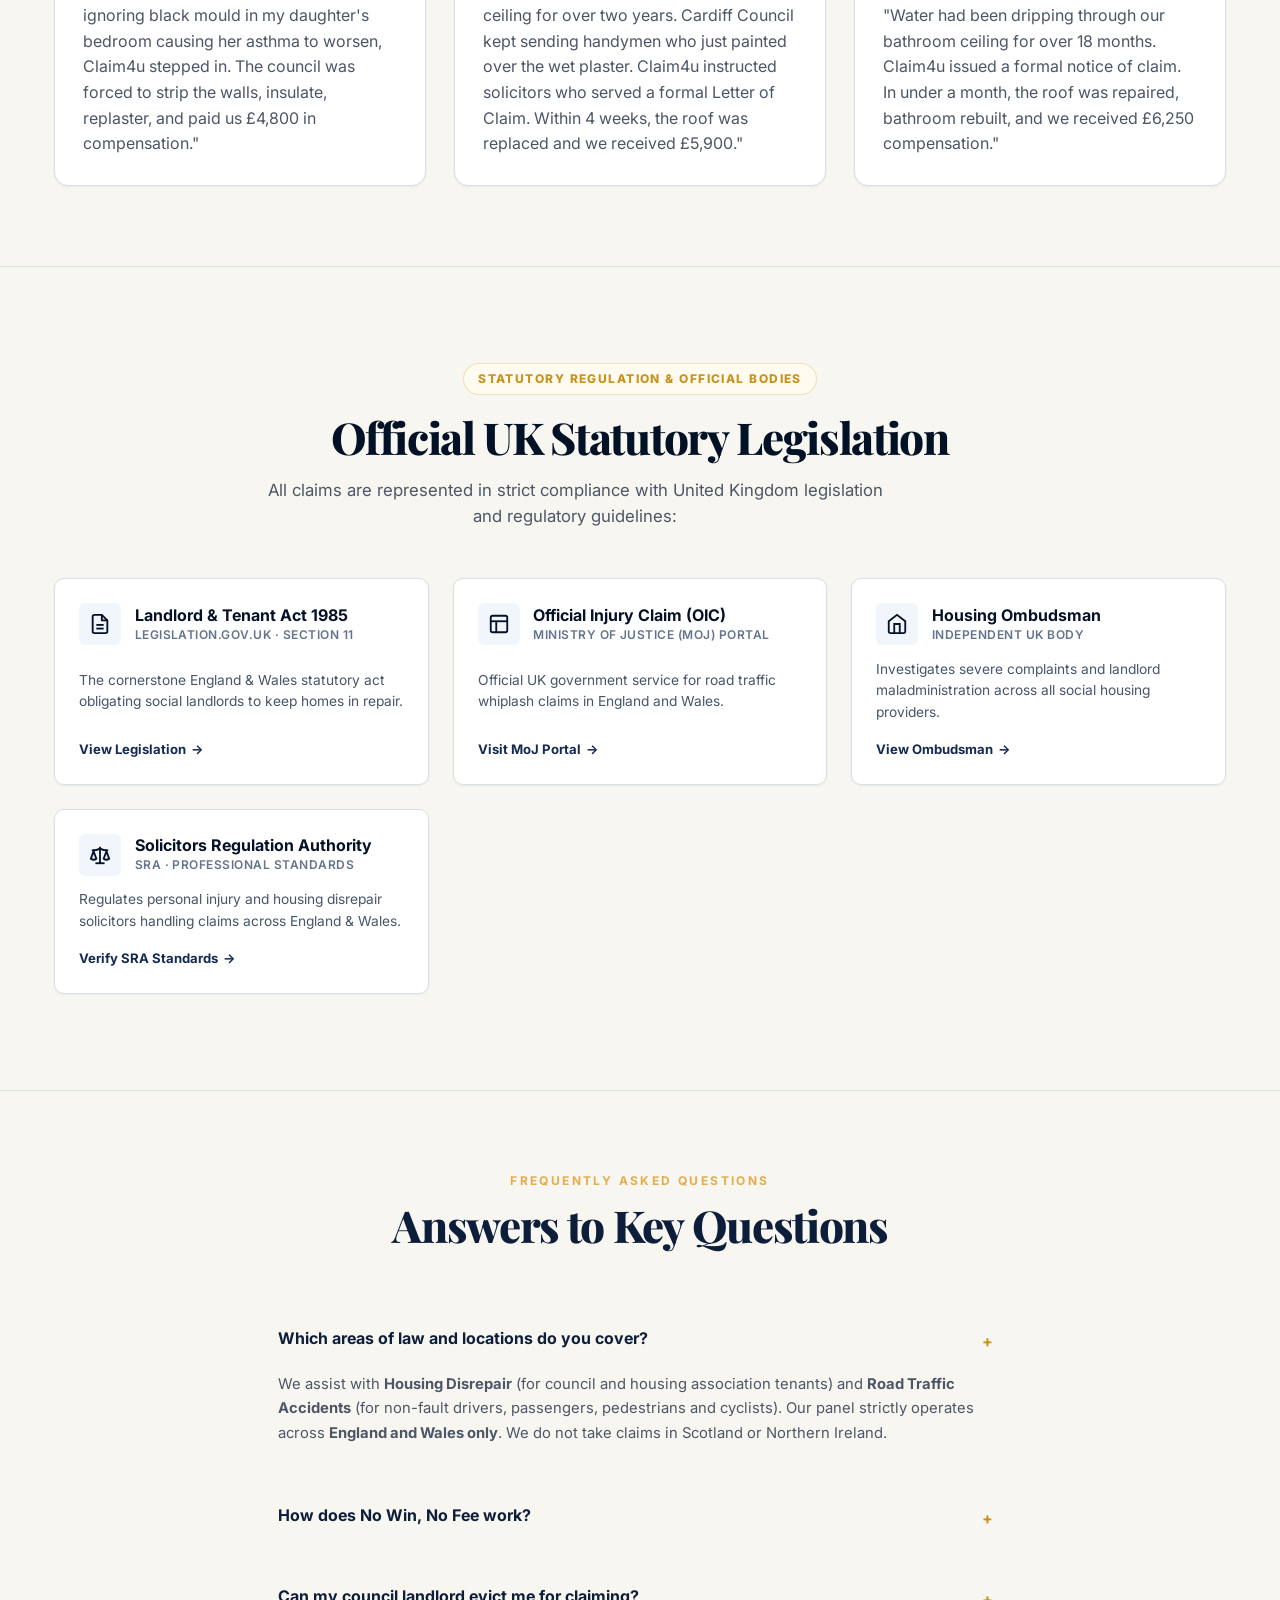
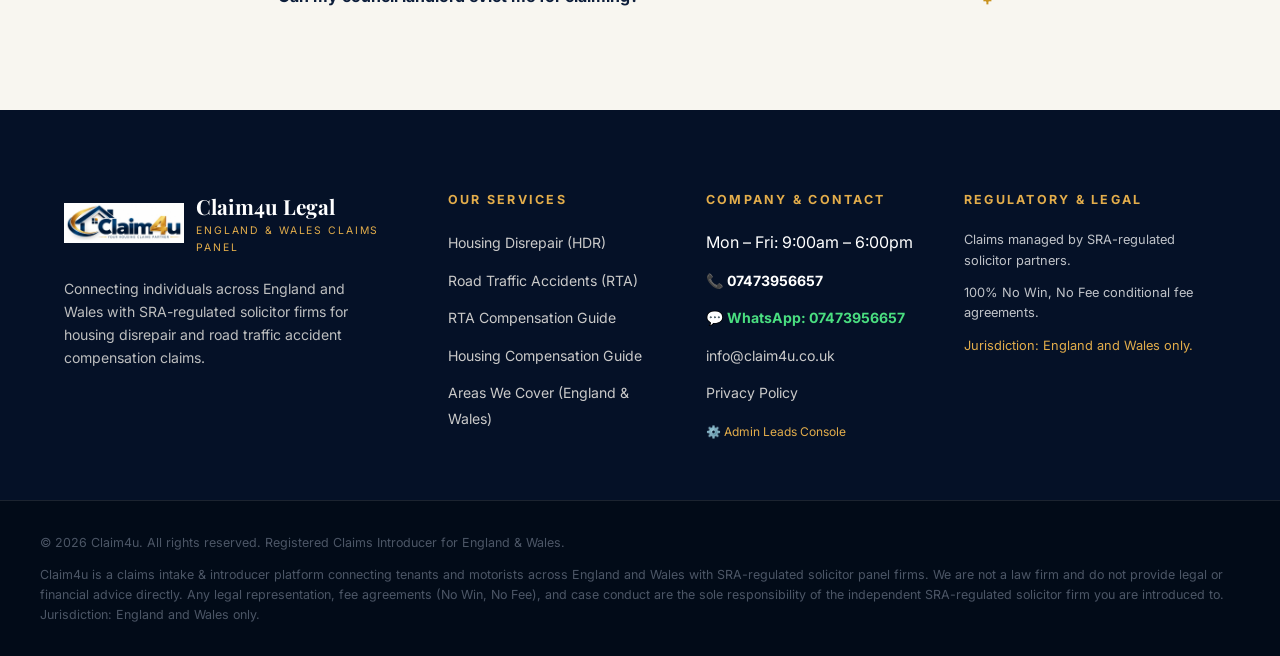
==== commit 9f85a6f7: "my" ====
--- a/index.html
+++ b/index.html
@@ -30,10 +30,10 @@
     }
   </script>
 
-  <title>Housing Disrepair Claims England &amp; Wales | Claim Up to £10,000+ | Claim4u</title>
-  <meta name="description" content="Claim up to £10,000+ in housing disrepair compensation across England &amp; Wales. Force your council or housing association to complete repairs. No Win, No Fee." />
-  <meta name="keywords" content="housing disrepair claims England, housing disrepair Wales, council house repairs compensation, housing association disrepair solicitors, damp and mould claim, no win no fee housing disrepair, tenant compensation" />
-  <meta name="author" content="Claim4u - Your Housing Claims Partner" />
+  <title>Claim4u Legal | Connecting You With Trusted Legal Support Across England &amp; Wales</title>
+  <meta name="description" content="Claim4u connects individuals across England and Wales with SRA-regulated solicitor firms for housing disrepair and road traffic accident compensation claims. 100% No Win, No Fee." />
+  <meta name="keywords" content="legal support England and Wales, housing disrepair claims, road traffic accident claims, RTA compensation solicitors, council house disrepair, tenant compensation, no win no fee" />
+  <meta name="author" content="Claim4u - UK Claims &amp; Solicitor Panel Introducer" />
   <meta name="robots" content="index, follow, max-image-preview:large, max-snippet:-1, max-video-preview:-1" />
   <link rel="canonical" href="https://claim4u-uk.co/" />
 
@@ -41,32 +41,32 @@
   <meta name="geo.region" content="GB-ENG, GB-WLS" />
   <meta name="geo.placename" content="England and Wales" />
 
-  <!-- Open Graph / Facebook / Meta Ads -->
+  <!-- Open Graph / Meta Ads -->
   <meta property="og:type" content="website" />
-  <meta property="og:site_name" content="Claim4u" />
+  <meta property="og:site_name" content="Claim4u Legal" />
   <meta property="og:url" content="https://claim4u-uk.co/" />
-  <meta property="og:title" content="Housing Disrepair Claims England &amp; Wales | Claim Up to £10,000+ | Claim4u" />
-  <meta property="og:description" content="Living with damp, mould, leaks or broken heating? Force your council or housing association to fix repairs and claim compensation on a No Win, No Fee basis." />
+  <meta property="og:title" content="Claim4u Legal | Connecting You With Trusted Legal Support Across England &amp; Wales" />
+  <meta property="og:description" content="Complete a simple enquiry and our team will help connect you with SRA-regulated solicitors across England and Wales for housing disrepair and road traffic accidents." />
   <meta property="og:image" content="https://claim4u-uk.co/assets/hero-mould.jpg" />
   <meta property="og:locale" content="en_GB" />
 
   <!-- Twitter Cards -->
   <meta name="twitter:card" content="summary_large_image" />
-  <meta name="twitter:title" content="Housing Disrepair Claims England &amp; Wales | Claim Up to £10,000+ | Claim4u" />
-  <meta name="twitter:description" content="Free 60-second check for England &amp; Wales council &amp; housing association tenants. Force repairs and get compensation. No Win, No Fee." />
+  <meta name="twitter:title" content="Claim4u Legal | England &amp; Wales Claims Introducer" />
+  <meta name="twitter:description" content="Free 60-second check for Housing Disrepair and Road Traffic Accidents in England &amp; Wales. No Win, No Fee." />
   <meta name="twitter:image" content="https://claim4u-uk.co/assets/hero-mould.jpg" />
 
-  <meta name="theme-color" content="#041c38" />
-
-  <!-- Google Web Fonts -->
+  <meta name="theme-color" content="#051127" />
+
+  <!-- Google Web Fonts: Playfair Display + Inter -->
   <link rel="preconnect" href="https://fonts.googleapis.com" />
   <link rel="preconnect" href="https://fonts.gstatic.com" crossorigin />
-  <link href="https://fonts.googleapis.com/css2?family=Epilogue:wght@400;500;600;700;800&family=Plus+Jakarta+Sans:wght@500;600;700;800&family=Urbanist:wght@600;700;800;900&display=swap" rel="stylesheet" />
+  <link href="https://fonts.googleapis.com/css2?family=Inter:wght@400;500;600;700;800&family=Playfair+Display:ital,wght@0,600;0,700;0,800;1,600&display=swap" rel="stylesheet" />
 
   <!-- Stylesheet -->
   <link rel="stylesheet" href="css/styles.css" />
 
-  <!-- Schema.org Structured Data (Google Rich Results, Reviews, LegalService, FAQ) -->
+  <!-- Schema.org Structured Data -->
   <script type="application/ld+json">
   {
     "@context": "https://schema.org",
@@ -74,57 +74,24 @@
       {
         "@type": "LegalService",
         "@id": "https://claim4u-uk.co/#organization",
-        "name": "Claim4u - Your Housing Claims Partner",
+        "name": "Claim4u Legal",
         "url": "https://claim4u-uk.co/",
         "logo": "https://claim4u-uk.co/assets/claim4u-logo.png",
         "image": "https://claim4u-uk.co/assets/legal-advisors.jpg",
-        "description": "England and Wales Council and Housing Association housing disrepair claims specialists. Helping tenants claim compensation and enforce urgent home repairs on a strict No Win, No Fee basis.",
+        "description": "Connecting individuals across England and Wales with SRA-regulated solicitors for housing disrepair and road traffic accident claims.",
         "telephone": "+447473956657",
         "email": "info@claim4u.co.uk",
         "priceRange": "£0 (No Win, No Fee)",
-        "address": {
-          "@type": "PostalAddress",
-          "addressCountry": "GB"
-        },
         "areaServed": [
           { "@type": "Country", "name": "England" },
-          { "@type": "Country", "name": "Wales" },
-          { "@type": "AdministrativeArea", "name": "Greater London" },
-          { "@type": "AdministrativeArea", "name": "West Midlands" },
-          { "@type": "AdministrativeArea", "name": "Greater Manchester" },
-          { "@type": "AdministrativeArea", "name": "Yorkshire" },
-          { "@type": "AdministrativeArea", "name": "South Wales" }
+          { "@type": "Country", "name": "Wales" }
         ],
         "aggregateRating": {
           "@type": "AggregateRating",
           "ratingValue": "4.9",
           "bestRating": "5",
-          "worstRating": "1",
           "ratingCount": "487"
-        },
-        "review": [
-          {
-            "@type": "Review",
-            "author": { "@type": "Person", "name": "Sarah Jenkins" },
-            "datePublished": "2026-08-14",
-            "reviewBody": "After 3 years of Birmingham Council ignoring black mould in my daughter's bedroom causing her asthma to worsen, Claim4u stepped in. The council was forced to strip the walls, insulate, replaster, and paid us £4,800 in compensation.",
-            "reviewRating": { "@type": "Rating", "ratingValue": "5", "bestRating": "5" }
-          },
-          {
-            "@type": "Review",
-            "author": { "@type": "Person", "name": "Marcus Campbell" },
-            "datePublished": "2026-09-02",
-            "reviewBody": "Water had been dripping through our bathroom ceiling for over 18 months. Claim4u issued a formal letter of claim. In under a month, the roof above was repaired, bathroom rebuilt, and we received £6,250 compensation.",
-            "reviewRating": { "@type": "Rating", "ratingValue": "5", "bestRating": "5" }
-          },
-          {
-            "@type": "Review",
-            "author": { "@type": "Person", "name": "Priya Sharma" },
-            "datePublished": "2026-07-28",
-            "reviewBody": "We went through two freezing winters with a broken combi boiler. Clarion installed a brand new boiler within 14 days of legal notice and paid us £5,400 in rent abatement and compensation.",
-            "reviewRating": { "@type": "Rating", "ratingValue": "5", "bestRating": "5" }
-          }
-        ]
+        }
       },
       {
         "@type": "FAQPage",
@@ -132,34 +99,26 @@
         "mainEntity": [
           {
             "@type": "Question",
-            "name": "Who can make a housing disrepair claim in England or Wales?",
+            "name": "Which areas of law do you cover?",
             "acceptedAnswer": {
               "@type": "Answer",
-              "text": "Any tenant of a local council or housing association in England or Wales whose landlord has failed to fix serious disrepair after being informed. Please note: we exclusively cover England and Wales (Scotland and Northern Ireland operate under separate legal jurisdictions), and private tenants are not covered."
+              "text": "We assist with Housing Disrepair (council and housing association tenants suffering from damp, mould, leaks and structural damage) and Road Traffic Accidents (non-fault drivers, passengers, pedestrians and cyclists) across England and Wales."
             }
           },
           {
             "@type": "Question",
-            "name": "How much compensation could I get for housing disrepair?",
+            "name": "Do you cover Scotland or Northern Ireland?",
             "acceptedAnswer": {
               "@type": "Answer",
-              "text": "Most successful claims range from £1,500 to £15,000 depending on the severity of the disrepair, duration, health impacts, and damaged personal belongings."
+              "text": "No. Our panel exclusively operates under the jurisdiction of England and Wales and the Solicitors Regulation Authority (SRA). Scotland and Northern Ireland operate under separate legal jurisdictions and are not covered."
             }
           },
           {
             "@type": "Question",
-            "name": "Does a housing disrepair claim cost anything upfront?",
+            "name": "Is there any cost to submit an enquiry?",
             "acceptedAnswer": {
               "@type": "Answer",
-              "text": "No. All cases are handled on a strict No Win, No Fee basis. If your claim isn't successful, you pay absolutely nothing."
-            }
-          },
-          {
-            "@type": "Question",
-            "name": "Will making a housing claim get me evicted?",
-            "acceptedAnswer": {
-              "@type": "Answer",
-              "text": "No. Under UK law, council and housing association tenants are protected against retaliatory eviction. Making a legitimate disrepair claim is your legal right."
+              "text": "No. Submitting an enquiry is 100% free with zero obligation. If your claim proceeds, our panel solicitors operate on a strict No Win, No Fee basis."
             }
           }
         ]
@@ -168,77 +127,55 @@
   }
   </script>
 </head>
+
 <body>
 
-  <!-- ==========================================================================
-       Top Announcement & Direct Contact Bar
-       ========================================================================== -->
-  <div class="top-bar">
-    <div class="container top-bar-inner">
-      <div class="top-bar-left">
+  <!-- CaseFlow Top Bar -->
+  <div class="cfl-topbar">
+    <div class="cfl-topbar-inner">
+      <div class="cfl-topbar-left">
         <span class="live-dot"></span>
-        <span>England &amp; Wales Council &amp; Housing Association Specialists · <strong>No Win, No Fee</strong> · Rated 4.9/5 ★</span>
-      </div>
-      <div class="top-bar-right">
-        <a href="tel:07473956657" class="top-contact-link" title="Call Claim4u">
-          <svg width="14" height="14" viewBox="0 0 24 24" fill="none" stroke="currentColor" stroke-width="2.5">
-            <path
-              d="M22 16.92v3a2 2 0 0 1-2.18 2 19.79 19.79 0 0 1-8.63-3.07 19.5 19.5 0 0 1-6-6 19.79 19.79 0 0 1-3.07-8.67A2 2 0 0 1 4.11 2h3a2 2 0 0 1 2 1.72 12.84 12.84 0 0 0 .7 2.81 2 2 0 0 1-.45 2.11L8.09 9.91a16 16 0 0 0 6 6l1.27-1.27a2 2 0 0 1 2.11-.45 12.84 12.84 0 0 0 2.81.7A2 2 0 0 1 22 16.92z">
-            </path>
-          </svg>
-          Call: 07473956657
-        </a>
-        <a href="https://wa.me/447473956657?text=Hello%20Claim4u%2C%20I%20would%20like%20to%20check%20my%20housing%20disrepair%20eligibility"
-          target="_blank" rel="noopener noreferrer" class="top-contact-link whatsapp-accent" title="Chat on WhatsApp">
-          <svg width="15" height="15" viewBox="0 0 24 24" fill="currentColor">
-            <path
-              d="M12.04 2c-5.46 0-9.91 4.45-9.91 9.91 0 1.75.46 3.45 1.32 4.95L2.05 22l5.25-1.38c1.45.79 3.08 1.21 4.74 1.21 5.46 0 9.91-4.45 9.91-9.91 0-2.65-1.03-5.14-2.9-7.01A9.816 9.816 0 0 0 12.04 2zM12 20.19c-1.48 0-2.93-.4-4.2-1.15l-.3-.18-3.12.82.83-3.04-.2-.31a8.165 8.165 0 0 1-1.26-4.42c0-4.54 3.7-8.24 8.24-8.24 2.2 0 4.27.86 5.82 2.42a8.18 8.18 0 0 1 2.41 5.83c.02 4.54-3.68 8.27-8.22 8.27z" />
-          </svg>
-          WhatsApp Us
-        </a>
+        <span>Working with SRA-regulated solicitor firms across <strong style="color: var(--brand-gold);">England &amp; Wales</strong></span>
+      </div>
+      <div class="cfl-topbar-right">
+        <a href="tel:07473956657" class="cfl-topbar-link">📞 Call: 07473956657</a>
+        <a href="https://wa.me/447473956657?text=Hello%20Claim4u%2C%20I%20would%20like%20to%20start%20a%20claim%20enquiry" target="_blank" rel="noopener noreferrer" class="cfl-topbar-link" style="color: #4ade80;">💬 WhatsApp: 07473956657</a>
+        <a href="mailto:info@claim4u.co.uk" class="cfl-topbar-link" style="display: none; @media(min-width:768px){display:inline;}">info@claim4u.co.uk</a>
       </div>
     </div>
   </div>
 
-  <!-- ==========================================================================
-       Sticky Site Header
-       ========================================================================== -->
-  <header class="site-header">
-    <div class="container site-header-inner">
-      <a href="index.html" class="logo-wrapper" title="Claim4u Home">
-        <img src="assets/claim4u-logo.png" alt="Claim4u - Your Housing Claims Partner" class="site-logo" width="210"
-          height="54" />
+  <!-- Sticky CaseFlow Header -->
+  <header class="cfl-header">
+    <div class="cfl-header-inner">
+      <a href="index.html" class="cfl-brand" title="Claim4u Home">
+        <img src="assets/claim4u-logo.png" alt="Claim4u Logo" style="height: 44px; width: auto;" />
+        <div class="cfl-brand-text">
+          <div class="cfl-brand-name">Claim4u Legal</div>
+          <div class="cfl-brand-sub">England &amp; Wales Claims Panel</div>
+        </div>
       </a>
 
       <!-- Desktop Navigation -->
-      <nav class="nav-desktop">
-        <a href="#eligibility" class="nav-link">Do I qualify?</a>
-        <a href="#damage" class="nav-link">Types of damage</a>
-        <a href="#calculator" class="nav-link">Calculator</a>
-        <a href="#reviews" class="nav-link">Reviews</a>
-        <a href="#how" class="nav-link">How it works</a>
-        <a href="#rights" class="nav-link">Legal Rights</a>
-        <a href="compensation.html" class="nav-link">Compensation Guide</a>
-        <a href="areas.html" class="nav-link">Areas</a>
-        <a href="#faq" class="nav-link">FAQ</a>
+      <nav class="cfl-nav">
+        <a href="index.html" class="cfl-nav-link active">Home</a>
+        <a href="#services" class="cfl-nav-link">Our Services</a>
+        <a href="#hdr" class="cfl-nav-link">Housing Disrepair</a>
+        <a href="rta-claims.html" class="cfl-nav-link">Road Accidents (RTA) <span class="cfl-nav-badge">NEW</span></a>
+        <a href="compensation.html" class="cfl-nav-link">Compensation Guide</a>
+        <a href="areas.html" class="cfl-nav-link">Areas (England &amp; Wales)</a>
+        <a href="#faq" class="cfl-nav-link">FAQ</a>
       </nav>
 
-      <!-- Header Actions -->
-      <div class="header-actions">
-        <a href="tel:07473956657" class="header-phone-btn" title="Call directly">
-          <svg width="16" height="16" viewBox="0 0 24 24" fill="none" stroke="currentColor" stroke-width="2.5">
-            <path
-              d="M22 16.92v3a2 2 0 0 1-2.18 2 19.79 19.79 0 0 1-8.63-3.07 19.5 19.5 0 0 1-6-6 19.79 19.79 0 0 1-3.07-8.67A2 2 0 0 1 4.11 2h3a2 2 0 0 1 2 1.72 12.84 12.84 0 0 0 .7 2.81 2 2 0 0 1-.45 2.11L8.09 9.91a16 16 0 0 0 6 6l1.27-1.27a2 2 0 0 1 2.11-.45 12.84 12.84 0 0 0 2.81.7A2 2 0 0 1 22 16.92z">
-            </path>
-          </svg>
-          07473956657
+      <!-- Action Button -->
+      <div style="display: flex; align-items: center; gap: 0.75rem;">
+        <a href="#enquiry" class="btn-cfl-gold" style="padding: 0.65rem 1.4rem; font-size: 0.88rem;">
+          Start Free Enquiry →
         </a>
-        <a href="#claim" class="btn btn-primary header-cta-btn">Start free check</a>
 
         <!-- Mobile Menu Toggle Button -->
-        <button type="button" class="mobile-menu-toggle" id="mobileMenuToggle" aria-label="Open mobile menu">
-          <svg width="24" height="24" viewBox="0 0 24 24" fill="none" stroke="currentColor" stroke-width="2.5"
-            stroke-linecap="round" stroke-linejoin="round">
+        <button type="button" class="mobile-menu-toggle" id="mobileMenuToggle" aria-label="Open mobile menu" style="display: inline-flex; @media(min-width:1024px){display:none;}">
+          <svg width="24" height="24" viewBox="0 0 24 24" fill="none" stroke="currentColor" stroke-width="2.5" stroke-linecap="round" stroke-linejoin="round">
             <line x1="3" y1="12" x2="21" y2="12"></line>
             <line x1="3" y1="6" x2="21" y2="6"></line>
             <line x1="3" y1="18" x2="21" y2="18"></line>
@@ -252,845 +189,558 @@
   <div class="mobile-nav-overlay" id="mobileOverlay"></div>
   <div class="mobile-nav-drawer" id="mobileDrawer">
     <div class="mobile-drawer-header">
-      <img src="assets/claim4u-logo.png" alt="Claim4u Logo" style="height: 40px; mix-blend-mode: multiply;" />
-      <button type="button" id="mobileDrawerClose"
-        style="background: none; border: none; font-size: 24px; cursor: pointer; color: var(--primary);">&times;</button>
+      <img src="assets/claim4u-logo.png" alt="Claim4u Logo" style="height: 38px; width: auto;" />
+      <button type="button" id="mobileDrawerClose" style="background: none; border: none; font-size: 26px; cursor: pointer; color: var(--primary);">&times;</button>
     </div>
     <div class="mobile-nav-links">
-      <a href="#eligibility" class="mobile-nav-link">Do I qualify?</a>
-      <a href="#damage" class="mobile-nav-link">Types of damage</a>
-      <a href="#calculator" class="mobile-nav-link">Compensation Calculator</a>
-      <a href="#reviews" class="mobile-nav-link">Client Reviews</a>
-      <a href="#how" class="mobile-nav-link">How it works</a>
-      <a href="#rights" class="mobile-nav-link">Tenant Legal Rights</a>
-      <a href="compensation.html" class="mobile-nav-link">Compensation Guide</a>
-      <a href="areas.html" class="mobile-nav-link">Areas We Cover</a>
+      <a href="index.html" class="mobile-nav-link">Home</a>
+      <a href="#services" class="mobile-nav-link">Our Services</a>
+      <a href="#hdr" class="mobile-nav-link">Housing Disrepair (HDR)</a>
+      <a href="rta-claims.html" class="mobile-nav-link">Road Traffic Accidents (RTA)</a>
+      <a href="rta-compensation.html" class="mobile-nav-link">RTA Payout Bands</a>
+      <a href="compensation.html" class="mobile-nav-link">Housing Compensation Guide</a>
+      <a href="areas.html" class="mobile-nav-link">Areas We Cover (England &amp; Wales)</a>
       <a href="#faq" class="mobile-nav-link">FAQ</a>
       <a href="privacy.html" class="mobile-nav-link">Privacy Policy</a>
     </div>
     <div class="mobile-drawer-footer">
       <a href="tel:07473956657" class="btn btn-navy" style="width: 100%;">
-        <svg width="18" height="18" viewBox="0 0 24 24" fill="none" stroke="currentColor" stroke-width="2">
-          <path
-            d="M22 16.92v3a2 2 0 0 1-2.18 2 19.79 19.79 0 0 1-8.63-3.07 19.5 19.5 0 0 1-6-6 19.79 19.79 0 0 1-3.07-8.67A2 2 0 0 1 4.11 2h3a2 2 0 0 1 2 1.72 12.84 12.84 0 0 0 .7 2.81 2 2 0 0 1-.45 2.11L8.09 9.91a16 16 0 0 0 6 6l1.27-1.27a2 2 0 0 1 2.11-.45 12.84 12.84 0 0 0 2.81.7A2 2 0 0 1 22 16.92z">
-          </path>
-        </svg>
-        Call 07473956657
+        📞 Call 07473956657
       </a>
-      <a href="https://wa.me/447473956657?text=Hello%20Claim4u%2C%20I%20want%20to%20check%20my%20housing%20disrepair%20claim"
-        class="btn btn-whatsapp" style="width: 100%;">
-        <svg width="18" height="18" viewBox="0 0 24 24" fill="currentColor">
-          <path
-            d="M12.04 2c-5.46 0-9.91 4.45-9.91 9.91 0 1.75.46 3.45 1.32 4.95L2.05 22l5.25-1.38c1.45.79 3.08 1.21 4.74 1.21 5.46 0 9.91-4.45 9.91-9.91 0-2.65-1.03-5.14-2.9-7.01A9.816 9.816 0 0 0 12.04 2zM12 20.19c-1.48 0-2.93-.4-4.2-1.15l-.3-.18-3.12.82.83-3.04-.2-.31a8.165 8.165 0 0 1-1.26-4.42c0-4.54 3.7-8.24 8.24-8.24 2.2 0 4.27.86 5.82 2.42a8.18 8.18 0 0 1 2.41 5.83c.02 4.54-3.68 8.27-8.22 8.27z" />
-        </svg>
-        WhatsApp 07473956657
+      <a href="https://wa.me/447473956657?text=Hello%20Claim4u%2C%20I%20want%20to%20start%20an%20enquiry" class="btn btn-whatsapp" style="width: 100%;">
+        💬 WhatsApp 07473956657
       </a>
     </div>
   </div>
 
   <main>
-    <!-- ==========================================================================
-         Hero Section with 4-Step Claim Wizard
-         ========================================================================== -->
-    <section class="hero-section" id="top">
-      <div class="hero-bg-grid"></div>
-      <div class="container hero-grid">
-
-        <!-- Left Hero Content -->
-        <div class="hero-content">
-          <span class="pill-badge">
-            <svg width="14" height="14" viewBox="0 0 24 24" fill="none" stroke="currentColor" stroke-width="2.5">
-              <path
-                d="M20 13c0 5-3.5 7.5-7.66 8.95a1 1 0 0 1-.67-.01C7.5 20.5 4 18 4 13V6a1 1 0 0 1 1-1c2 0 4.5-1.2 6.24-2.72a1.17 1.17 0 0 1 1.52 0C14.51 3.81 17 5 19 5a1 1 0 0 1 1 1z">
-              </path>
+    <!-- CaseFlow Style Hero Section -->
+    <section class="cfl-hero-section">
+      <div class="cfl-hero-pattern" aria-hidden="true"></div>
+      <div class="cfl-hero-grid">
+
+        <!-- Left Column: CaseFlow Value Proposition -->
+        <div>
+          <span class="cfl-hero-tag">CONNECTING YOU WITH TRUSTED LEGAL SUPPORT · ENGLAND &amp; WALES</span>
+          <h1 class="cfl-hero-title">
+            Connecting You With
+            <span class="gold-text">Trusted Legal Support Across England &amp; Wales</span>
+          </h1>
+          <p class="cfl-hero-desc">
+            Claim4u helps people find the right legal support for their situation. Complete a simple enquiry and our team will review your details and help connect you with SRA-regulated solicitor partners for <strong>Housing Disrepair</strong> and <strong>Road Traffic Accidents</strong>.
+          </p>
+
+          <div class="cfl-hero-actions">
+            <a href="#enquiry" class="btn-cfl-gold">
+              Start Your Enquiry →
+            </a>
+            <a href="#eligibility" class="btn-cfl-outline">
+              Check Your Eligibility
+            </a>
+          </div>
+
+          <div class="cfl-hero-badges">
+            <span class="cfl-hero-badge-item">
+              <svg width="16" height="16" viewBox="0 0 24 24" fill="none" stroke="currentColor" stroke-width="2.5"><circle cx="12" cy="12" r="10"></circle><path d="m9 12 2 2 4-4"></path></svg>
+              SRA-Regulated Panel
+            </span>
+            <span class="cfl-hero-badge-item">
+              <svg width="16" height="16" viewBox="0 0 24 24" fill="none" stroke="currentColor" stroke-width="2.5"><circle cx="12" cy="12" r="10"></circle><path d="m9 12 2 2 4-4"></path></svg>
+              100% No Win, No Fee
+            </span>
+            <span class="cfl-hero-badge-item">
+              <svg width="16" height="16" viewBox="0 0 24 24" fill="none" stroke="currentColor" stroke-width="2.5"><circle cx="12" cy="12" r="10"></circle><path d="m9 12 2 2 4-4"></path></svg>
+              England &amp; Wales Only
+            </span>
+          </div>
+        </div>
+
+        <!-- Right Column: Interactive Quick Selector Card -->
+        <div class="cfl-hero-card">
+          <div class="cfl-card-header">
+            <div style="display: flex; align-items: center; justify-content: space-between; margin-bottom: 0.5rem;">
+              <span style="font-size: 0.75rem; font-weight: 800; background: var(--gold-100); color: #925c04; padding: 4px 10px; border-radius: 20px;">
+                Free 60-Second Check
+              </span>
+              <span style="font-size: 0.8rem; color: #16a34a; font-weight: 700;">● Online Intake Active</span>
+            </div>
+            <h3 class="cfl-card-title">Choose Your Legal Area</h3>
+            <p class="cfl-card-sub">Select the claim type that applies to your situation:</p>
+          </div>
+
+          <!-- Dual Tab Switcher -->
+          <div class="cfl-tab-switcher">
+            <button type="button" class="cfl-tab-btn active" id="tabHdrBtn" onclick="switchHeroTab('hdr')">
+              🏠 Housing Disrepair
+            </button>
+            <button type="button" class="cfl-tab-btn" id="tabRtaBtn" onclick="switchHeroTab('rta')">
+              🚗 Road Accident (RTA)
+            </button>
+          </div>
+
+          <!-- Quick Preview 1: Housing Disrepair -->
+          <div id="heroPreviewHdr" style="display: block;">
+            <p style="font-size: 0.88rem; line-height: 1.6; color: var(--foreground-muted); margin-bottom: 1.25rem;">
+              Living with damp, black mould, leaking ceilings, broken boilers or cracks in council or housing association property in England or Wales?
+            </p>
+            <div style="background: var(--surface); border: 1px solid var(--border); border-radius: var(--radius-md); padding: 1rem; margin-bottom: 1.25rem; font-size: 0.85rem;">
+              <div style="font-weight: 700; color: var(--primary); margin-bottom: 0.25rem;">Typical Housing Payouts:</div>
+              <div style="color: var(--brand-gold); font-weight: 800; font-size: 1.15rem;">£1,500 – £15,000+ &amp; Repairs Completed</div>
+            </div>
+            <a href="#enquiry" class="btn-cfl-gold" style="width: 100%;">
+              Check Housing Claim Free →
+            </a>
+          </div>
+
+          <!-- Quick Preview 2: Road Traffic Accident -->
+          <div id="heroPreviewRta" style="display: none;">
+            <p style="font-size: 0.88rem; line-height: 1.6; color: var(--foreground-muted); margin-bottom: 1.25rem;">
+              Involved in a car, taxi, motorbike, bicycle, or pedestrian accident in England or Wales that was not your fault?
+            </p>
+            <div style="background: var(--surface); border: 1px solid var(--border); border-radius: var(--radius-md); padding: 1rem; margin-bottom: 1.25rem; font-size: 0.85rem;">
+              <div style="font-weight: 700; color: var(--primary); margin-bottom: 0.25rem;">Typical RTA Payouts:</div>
+              <div style="color: var(--brand-gold); font-weight: 800; font-size: 1.15rem;">£2,000 – £55,000+ &amp; Replacement Hire</div>
+            </div>
+            <a href="rta-claims.html" class="btn-cfl-gold" style="width: 100%;">
+              Check Road Accident Claim →
+            </a>
+          </div>
+
+          <div style="font-size: 0.75rem; color: var(--foreground-subtle); text-align: center; margin-top: 1rem;">
+            No obligations · 100% Confidential · England &amp; Wales Only
+          </div>
+        </div>
+
+      </div>
+    </section>
+
+    <!-- CaseFlow Services Grid -->
+    <section class="cfl-section" id="services">
+      <div class="container">
+        <div class="cfl-section-header">
+          <span class="cfl-section-tag">OUR SERVICES</span>
+          <h2 class="cfl-section-title">Legal Support Across the Areas That Matter Most</h2>
+          <p class="cfl-section-sub">
+            Choose the area closest to your situation. If you are unsure, start an enquiry and our team will help identify the right route.
+          </p>
+        </div>
+
+        <div class="cfl-services-grid">
+          <!-- Service 1: Housing Disrepair -->
+          <a href="#hdr" class="cfl-service-card">
+            <div class="cfl-icon-box">
+              <svg width="24" height="24" viewBox="0 0 24 24" fill="none" stroke="currentColor" stroke-width="2"><path d="M7 16.3c2.2 0 4-1.83 4-4.05 0-1.16-.57-2.26-1.71-3.19S7.29 6.75 7 5.3c-.29 1.45-1.14 2.84-2.29 3.76S3 11.1 3 12.25c0 2.22 1.8 4.05 4 4.05z"></path><path d="M12.56 6.6A10.97 10.97 0 0 0 14 3.02c.5 2.5 2 4.9 4 6.5s3 3.5 3 5.5a6.98 6.98 0 0 1-11.91 4.97"></path></svg>
+            </div>
+            <h3 class="cfl-card-heading">Housing Disrepair (HDR)</h3>
+            <p class="cfl-card-body">
+              Problems with your home that have not been resolved: damp, toxic mould, water leaks, broken heating, unsafe conditions and landlord repair failures across England &amp; Wales.
+            </p>
+            <div class="cfl-card-link-action">
+              Check HDR Eligibility →
+            </div>
+          </a>
+
+          <!-- Service 2: Road Traffic Accidents -->
+          <a href="rta-claims.html" class="cfl-service-card">
+            <div class="cfl-icon-box">
+              <svg width="24" height="24" viewBox="0 0 24 24" fill="none" stroke="currentColor" stroke-width="2"><path d="M19 17h2c.6 0 1-.4 1-1v-3c0-.9-.7-1.7-1.5-1.9C18.7 10.6 16 10 16 10s-1.3-1.4-2.2-2.3c-.5-.4-1.1-.7-1.8-.7H5c-.6 0-1.1.4-1.4.9l-1.4 2.9A3.7 3.7 0 0 0 2 12v4c0 .6.4 1 1 1h2"></path><circle cx="7" cy="17" r="2"></circle><path d="M9 17h6"></path><circle cx="17" cy="17" r="2"></circle></svg>
+            </div>
+            <h3 class="cfl-card-heading">Road Traffic Accidents (RTA)</h3>
+            <p class="cfl-card-body">
+              Support across England and Wales for car drivers, passengers, pedestrians, cyclists and motorcyclists injured in non-fault road collisions.
+            </p>
+            <div class="cfl-card-link-action">
+              Start Accident Enquiry →
+            </div>
+          </a>
+
+          <!-- Service 3: Personal Injury & Slips -->
+          <a href="#services" class="cfl-service-card">
+            <div class="cfl-icon-box">
+              <svg width="24" height="24" viewBox="0 0 24 24" fill="none" stroke="currentColor" stroke-width="2"><path d="M12 3v18"></path><path d="m19 8 3 8a5 5 0 0 1-6 0zV7"></path><path d="M3 7h1a17 17 0 0 0 8-2 17 17 0 0 0 8 2h1"></path><path d="m5 8 3 8a5 5 0 0 1-6 0zV7"></path><path d="M7 21h10"></path></svg>
+            </div>
+            <h3 class="cfl-card-heading">Personal Injury &amp; Falls</h3>
+            <p class="cfl-card-body">
+              Slip, trip, and highway fall claims on defective pavements, public walkways, or negligent premises across England &amp; Wales under personal injury law.
+            </p>
+            <div class="cfl-card-link-action">
+              Explore Injury Claims →
+            </div>
+          </a>
+
+          <!-- Service 4: Statutory Tenant Rights -->
+          <a href="#rights" class="cfl-service-card">
+            <div class="cfl-icon-box">
+              <svg width="24" height="24" viewBox="0 0 24 24" fill="none" stroke="currentColor" stroke-width="2"><path d="M12 22s8-4 8-10V5l-8-3-8 3v7c0 6 8 10 8 10z"></path></svg>
+            </div>
+            <h3 class="cfl-card-heading">Statutory Tenant Rights</h3>
+            <p class="cfl-card-body">
+              Court orders forcing local councils to complete urgent repairs under Section 11 Landlord &amp; Tenant Act 1985 and Awaab's Law plus compensation.
+            </p>
+            <div class="cfl-card-link-action">
+              View Legal Protections →
+            </div>
+          </a>
+        </div>
+      </div>
+    </section>
+
+    <!-- CaseFlow Trust Bar -->
+    <section class="cfl-trust-bar">
+      <div class="cfl-trust-grid">
+        <div class="cfl-trust-item">
+          <div class="cfl-trust-icon-wrap">
+            <svg width="22" height="22" viewBox="0 0 24 24" fill="none" stroke="currentColor" stroke-width="2"><path d="M12 3v18"></path><path d="m19 8 3 8a5 5 0 0 1-6 0zV7"></path><path d="M3 7h1a17 17 0 0 0 8-2 17 17 0 0 0 8 2h1"></path><path d="m5 8 3 8a5 5 0 0 1-6 0zV7"></path><path d="M7 21h10"></path></svg>
+          </div>
+          <div class="cfl-trust-title">SRA-Regulated Panel</div>
+          <div class="cfl-trust-sub">England &amp; Wales Solicitor Firms</div>
+        </div>
+
+        <div class="cfl-trust-item">
+          <div class="cfl-trust-icon-wrap">
+            <svg width="22" height="22" viewBox="0 0 24 24" fill="none" stroke="currentColor" stroke-width="2"><rect width="18" height="11" x="3" y="11" rx="2" ry="2"></rect><path d="M7 11V7a5 5 0 0 1 10 0v4"></path></svg>
+          </div>
+          <div class="cfl-trust-title">100% Confidential</div>
+          <div class="cfl-trust-sub">UK GDPR &amp; DPA 2018 Compliant</div>
+        </div>
+
+        <div class="cfl-trust-item">
+          <div class="cfl-trust-icon-wrap">
+            <svg width="22" height="22" viewBox="0 0 24 24" fill="none" stroke="currentColor" stroke-width="2"><path d="M20 13c0 5-3.5 7.5-7.66 8.95a1 1 0 0 1-.67-.01C7.5 20.5 4 18 4 13V6a1 1 0 0 1 1-1c2 0 4.5-1.2 6.24-2.72a1.17 1.17 0 0 1 1.52 0C14.51 3.81 17 5 19 5a1 1 0 0 1 1 1z"></path><path d="m9 12 2 2 4-4"></path></svg>
+          </div>
+          <div class="cfl-trust-title">100% No Win, No Fee</div>
+          <div class="cfl-trust-sub">Strictly Zero Upfront Fees</div>
+        </div>
+
+        <div class="cfl-trust-item">
+          <div class="cfl-trust-icon-wrap">
+            <svg width="22" height="22" viewBox="0 0 24 24" fill="none" stroke="currentColor" stroke-width="2"><circle cx="12" cy="12" r="10"></circle><polyline points="12 6 12 12 16 14"></polyline></svg>
+          </div>
+          <div class="cfl-trust-title">Clear Process</div>
+          <div class="cfl-trust-sub">Transparent, No Obligation</div>
+        </div>
+      </div>
+    </section>
+
+    <!-- CaseFlow How It Works -->
+    <section class="cfl-section" id="how" style="background: var(--surface);">
+      <div class="container">
+        <div class="cfl-section-header">
+          <span class="cfl-section-tag">HOW IT WORKS</span>
+          <h2 class="cfl-section-title">A Clear, Four-Step Journey</h2>
+          <p class="cfl-section-sub">
+            From initial check to maximum settlement, here is how we represent you with leading solicitors:
+          </p>
+        </div>
+
+        <div class="cfl-steps-grid">
+          <div class="cfl-step-card">
+            <div class="cfl-step-num">01</div>
+            <h3 class="cfl-step-title">Complete your enquiry</h3>
+            <p class="cfl-step-desc">
+              Tell us about your housing disrepair or road collision situation through our simple 60-second online form.
+            </p>
+          </div>
+
+          <div class="cfl-step-card">
+            <div class="cfl-step-num">02</div>
+            <h3 class="cfl-step-title">Free case review</h3>
+            <p class="cfl-step-desc">
+              Our specialists review your details, check tenancy or accident records, and confirm your legal eligibility.
+            </p>
+          </div>
+
+          <div class="cfl-step-card">
+            <div class="cfl-step-num">03</div>
+            <h3 class="cfl-step-title">Connection to legal support</h3>
+            <p class="cfl-step-desc">
+              Where appropriate, your case is introduced to an authorized, SRA-regulated solicitor firm in England or Wales.
+            </p>
+          </div>
+
+          <div class="cfl-step-card">
+            <div class="cfl-step-num">04</div>
+            <h3 class="cfl-step-title">Resolution &amp; compensation</h3>
+            <p class="cfl-step-desc">
+              Your solicitor serves a formal Letter of Claim, enforces urgent home repairs or vehicle hire, and wins your payout.
+            </p>
+          </div>
+        </div>
+      </div>
+    </section>
+
+    <!-- Two Places Only: England & Wales Section -->
+    <section class="cfl-section" id="areas-section">
+      <div class="container">
+        <div class="cfl-section-header">
+          <span class="cfl-section-tag">JURISDICTION &amp; COVERAGE</span>
+          <h2 class="cfl-section-title">Covering Just 2 Places: England &amp; Wales</h2>
+          <p class="cfl-section-sub">
+            Our legal panel operates under the <strong>Courts of England and Wales</strong> and the Solicitors Regulation Authority (SRA). We strictly handle claims in these two regions:
+          </p>
+        </div>
+
+        <div class="cfl-location-grid">
+          <!-- Place 1: England -->
+          <div class="cfl-location-card">
+            <div class="cfl-location-header">
+              <div>
+                <span class="cfl-location-flag">🏴󠁧󠁢󠁥󠁮󠁧󠁿</span>
+                <h3 class="cfl-card-heading" style="margin-top: 0.5rem;">1. England</h3>
+              </div>
+              <span class="cfl-location-pill">Full Coverage</span>
+            </div>
+            <p style="color: var(--foreground-muted); font-size: 0.9rem; line-height: 1.6; margin-bottom: 1rem;">
+              Representing council tenants, housing association tenants, and road accident victims across every English region:
+            </p>
+            <ul style="list-style: none; display: flex; flex-direction: column; gap: 0.5rem; font-size: 0.88rem; color: var(--foreground);">
+              <li>📍 <strong>Greater London:</strong> All 32 London Borough Councils + Clarion, Peabody, L&amp;Q</li>
+              <li>📍 <strong>West &amp; East Midlands:</strong> Birmingham City Council, Coventry, Leicester, Nottingham</li>
+              <li>📍 <strong>North West:</strong> Manchester City Council, Salford, Liverpool, Rochdale</li>
+              <li>📍 <strong>Yorkshire &amp; North East:</strong> Leeds City Council, Sheffield, Bradford, Newcastle</li>
+              <li>📍 <strong>South of England:</strong> Bristol, Southampton, Brighton, Plymouth</li>
+            </ul>
+          </div>
+
+          <!-- Place 2: Wales -->
+          <div class="cfl-location-card">
+            <div class="cfl-location-header">
+              <div>
+                <span class="cfl-location-flag">🏴󠁧󠁢󠁷󠁬󠁳󠁿</span>
+                <h3 class="cfl-card-heading" style="margin-top: 0.5rem;">2. Wales (Cymru)</h3>
+              </div>
+              <span class="cfl-location-pill">Full Coverage</span>
+            </div>
+            <p style="color: var(--foreground-muted); font-size: 0.9rem; line-height: 1.6; margin-bottom: 1rem;">
+              Full legal representation across all 22 Welsh Local Authorities and Welsh Registered Social Landlords:
+            </p>
+            <ul style="list-style: none; display: flex; flex-direction: column; gap: 0.5rem; font-size: 0.88rem; color: var(--foreground);">
+              <li>📍 <strong>South Wales:</strong> Cardiff Council, Swansea Council, Newport City, Vale of Glamorgan</li>
+              <li>📍 <strong>The Valleys:</strong> Rhondda Cynon Taf, Caerphilly, Merthyr Tydfil, Blaenau Gwent</li>
+              <li>📍 <strong>North Wales:</strong> Wrexham County Borough, Flintshire, Conwy, Gwynedd, Anglesey</li>
+              <li>📍 <strong>Welsh Housing Associations:</strong> Pobl Group, Wales &amp; West, Hafod, ClwydAlyn</li>
+              <li>📍 <strong>M4 &amp; A55 Road Accidents:</strong> Newport, Cardiff, Swansea, and North Wales routes</li>
+            </ul>
+          </div>
+        </div>
+
+        <div style="margin-top: 2rem; background: var(--surface); border: 1px solid var(--border); border-radius: var(--radius-md); padding: 1.25rem; font-size: 0.85rem; color: var(--foreground-muted); text-align: center;">
+          <strong style="color: var(--primary);">Notice on Devolved Jurisdictions:</strong> In accordance with regulatory requirements, we do <strong>not</strong> cover Scotland or Northern Ireland, which operate under distinct devolved legal systems. Private landlord tenants are also excluded.
+        </div>
+      </div>
+    </section>
+
+    <!-- Interactive Multi-Step Claim Intake Wizard Section -->
+    <section class="cfl-section" id="enquiry" style="background: #ffffff;">
+      <div class="container" style="max-width: 820px;">
+        <div class="cfl-section-header" style="margin-bottom: 2.5rem;">
+          <span class="cfl-section-tag">ONLINE CLAIM CHECK</span>
+          <h2 class="cfl-section-title">Check Your Claim Eligibility in 60 Seconds</h2>
+          <p class="cfl-section-sub">
+            Free assessment for council/housing association tenants and road accident victims in England &amp; Wales.
+          </p>
+        </div>
+
+        <!-- Claim Wizard Card -->
+        <div class="claim-wizard-card" id="claimWizard">
+          <div class="wizard-badge">
+            <svg width="16" height="16" viewBox="0 0 24 24" fill="none" stroke="currentColor" stroke-width="2.5">
+              <path d="M20 13c0 5-3.5 7.5-7.66 8.95a1 1 0 0 1-.67-.01C7.5 20.5 4 18 4 13V6a1 1 0 0 1 1-1c2 0 4.5-1.2 6.24-2.72a1.17 1.17 0 0 1 1.52 0C14.51 3.81 17 5 19 5a1 1 0 0 1 1 1z"></path>
               <path d="m9 12 2 2 4-4"></path>
             </svg>
-            No Win, No Fee
-          </span>
-
-          <h1 class="hero-title">
-            Living with mould, cracks or infestations?
-            <span class="highlight-gold">Claim what you're owed.</span>
-          </h1>
-
-          <p class="hero-description">
-            If your council or housing association has failed to fix serious disrepair in your home, you could be
-            entitled to <strong>thousands in compensation</strong> and all repairs completed — at no cost to you.
-          </p>
-
-          <div class="hero-actions">
-            <a href="#claim" class="btn btn-primary" style="font-size: 1.05rem; padding: 0.95rem 1.8rem;">
-              Check if I qualify →
-            </a>
-            <a href="https://wa.me/447473956657?text=Hello%20Claim4u%2C%20I%20have%20disrepair%20issues%20in%20my%20home"
-              target="_blank" rel="noopener noreferrer" class="btn btn-whatsapp" style="padding: 0.95rem 1.6rem;">
-              <svg width="20" height="20" viewBox="0 0 24 24" fill="currentColor">
-                <path
-                  d="M12.04 2c-5.46 0-9.91 4.45-9.91 9.91 0 1.75.46 3.45 1.32 4.95L2.05 22l5.25-1.38c1.45.79 3.08 1.21 4.74 1.21 5.46 0 9.91-4.45 9.91-9.91 0-2.65-1.03-5.14-2.9-7.01A9.816 9.816 0 0 0 12.04 2zM12 20.19c-1.48 0-2.93-.4-4.2-1.15l-.3-.18-3.12.82.83-3.04-.2-.31a8.165 8.165 0 0 1-1.26-4.42c0-4.54 3.7-8.24 8.24-8.24 2.2 0 4.27.86 5.82 2.42a8.18 8.18 0 0 1 2.41 5.83c.02 4.54-3.68 8.27-8.22 8.27z" />
-              </svg>
-              WhatsApp 07473956657
-            </a>
-          </div>
-
-          <!-- Trust Badges -->
-          <dl class="hero-trust-list">
-            <div class="hero-trust-item">
-              <svg class="hero-trust-icon" viewBox="0 0 24 24" fill="none" stroke="currentColor" stroke-width="2.5">
-                <circle cx="12" cy="12" r="10"></circle>
-                <path d="M12 6v6h4"></path>
-              </svg>
-              <dt class="hero-trust-title">60 seconds</dt>
-              <dd class="hero-trust-desc">To check eligibility</dd>
-            </div>
-            <div class="hero-trust-item">
-              <svg class="hero-trust-icon" viewBox="0 0 24 24" fill="none" stroke="currentColor" stroke-width="2.5">
-                <path d="M12 3v18"></path>
-                <path d="m19 8 3 8a5 5 0 0 1-6 0zV7"></path>
-                <path d="M3 7h1a17 17 0 0 0 8-2 17 17 0 0 0 8 2h1"></path>
-                <path d="m5 8 3 8a5 5 0 0 1-6 0zV7"></path>
-                <path d="M7 21h10"></path>
-              </svg>
-              <dt class="hero-trust-title">SRA regulated</dt>
-              <dd class="hero-trust-desc">UK housing solicitors</dd>
-            </div>
-            <div class="hero-trust-item">
-              <svg class="hero-trust-icon" viewBox="0 0 24 24" fill="none" stroke="currentColor" stroke-width="2.5">
-                <rect width="18" height="11" x="3" y="11" rx="2" ry="2"></rect>
-                <path d="M7 11V7a5 5 0 0 1 10 0v4"></path>
-              </svg>
-              <dt class="hero-trust-title">Confidential</dt>
-              <dd class="hero-trust-desc">Your data stays private</dd>
-            </div>
-          </dl>
-        </div>
-
-        <!-- Right: 4-Step Claim Wizard Card -->
-        <div id="claim">
-          <div class="claim-wizard-card" id="claimWizard">
-            <div class="wizard-badge">
-              <svg width="16" height="16" viewBox="0 0 24 24" fill="none" stroke="currentColor" stroke-width="2.5">
-                <path
-                  d="M20 13c0 5-3.5 7.5-7.66 8.95a1 1 0 0 1-.67-.01C7.5 20.5 4 18 4 13V6a1 1 0 0 1 1-1c2 0 4.5-1.2 6.24-2.72a1.17 1.17 0 0 1 1.52 0C14.51 3.81 17 5 19 5a1 1 0 0 1 1 1z">
-                </path>
-                <path d="m9 12 2 2 4-4"></path>
-              </svg>
-              Free 60-second eligibility check · No Win, No Fee
-            </div>
-
-            <!-- Progress Header -->
-            <div class="wizard-progress-header">
-              <span class="wizard-step-name" id="wizardProgressTitle">Your landlord</span>
-              <span id="wizardStepNumber">Step 1 of 4</span>
-            </div>
-            <div class="wizard-progress-bar-bg">
-              <div class="wizard-progress-bar-fill" id="wizardProgressBar" style="width: 25%;"></div>
-            </div>
-
-            <!-- Form Content -->
-            <form id="wizardForm" novalidate>
-
-              <!-- STEP 0: Your Landlord -->
-              <div class="form-step active" id="step-0">
-                <div class="form-group">
-                  <label class="form-label">Who is your landlord?</label>
-                  <div class="choice-grid-2">
-                    <button type="button" class="choice-btn landlord-type-btn" data-type="council">
-                      🏛️ Local Council
-                    </button>
-                    <button type="button" class="choice-btn landlord-type-btn" data-type="housing_association">
-                      🏢 Housing Association
-                    </button>
-                  </div>
-                  <div class="form-error" id="error-landlord_type" style="display: none;"></div>
+            Free 60-second eligibility check · No Win, No Fee
+          </div>
+
+          <!-- Progress Header -->
+          <div class="wizard-progress-header">
+            <span class="wizard-step-name" id="wizardProgressTitle">Your landlord</span>
+            <span id="wizardStepNumber">Step 1 of 4</span>
+          </div>
+          <div class="wizard-progress-bar-bg">
+            <div class="wizard-progress-bar-fill" id="wizardProgressBar" style="width: 25%;"></div>
+          </div>
+
+          <!-- Form Content -->
+          <form id="wizardForm" novalidate>
+
+            <!-- STEP 0: Your Landlord & Tenancy -->
+            <div class="form-step active" id="step-0">
+              <div class="form-group">
+                <label class="form-label">Who is your landlord?</label>
+                <div class="choice-grid-2">
+                  <button type="button" class="choice-btn landlord-type-btn" data-type="council">
+                    🏛️ Local Council
+                  </button>
+                  <button type="button" class="choice-btn landlord-type-btn" data-type="housing_association">
+                    🏢 Housing Association
+                  </button>
                 </div>
-
-                <div class="form-group">
-                  <label for="landlord_name" class="form-label">Name of council / housing association</label>
-                  <input type="text" id="landlord_name" name="landlord_name" class="form-input"
-                    placeholder="e.g. Lambeth Council, Clarion, Peabody, etc." autocomplete="off" />
-                  <div class="form-error" id="error-landlord_name" style="display: none;"></div>
+                <div class="form-error" id="error-landlord_type" style="display: none;"></div>
+              </div>
+
+              <div class="form-group">
+                <label for="landlord_name" class="form-label">Name of council / housing association</label>
+                <input type="text" id="landlord_name" name="landlord_name" class="form-input"
+                  placeholder="e.g. Birmingham Council, Cardiff Council, Clarion, Peabody, etc." autocomplete="off" />
+                <div class="form-error" id="error-landlord_name" style="display: none;"></div>
+              </div>
+            </div>
+
+            <!-- STEP 1: The Damage -->
+            <div class="form-step" id="step-1">
+              <div class="form-group">
+                <label class="form-label">Type of damage (select all that apply)</label>
+                <div class="damage-chips-grid">
+                  <button type="button" class="damage-chip" data-damage="Damp & Mould">💧 Damp &amp; Mould</button>
+                  <button type="button" class="damage-chip" data-damage="Structural Cracks">🧱 Structural Cracks</button>
+                  <button type="button" class="damage-chip" data-damage="Infestation">🐀 Infestation (rats, pests)</button>
+                  <button type="button" class="damage-chip" data-damage="Leaks / Water Damage">🚰 Leaks / Water Ingress</button>
+                  <button type="button" class="damage-chip" data-damage="Broken Heating / Boiler">🔥 Broken Boiler / Heating</button>
+                  <button type="button" class="damage-chip" data-damage="Doors / Windows">🚪 Defective Doors / Windows</button>
+                  <button type="button" class="damage-chip" data-damage="Other Disrepair">⚠️ Other Disrepair</button>
                 </div>
-              </div>
-
-              <!-- STEP 1: The Damage -->
-              <div class="form-step" id="step-1">
-                <div class="form-group">
-                  <label class="form-label">Type of damage (select all that apply)</label>
-                  <div class="damage-chips-grid">
-                    <button type="button" class="damage-chip" data-damage="Damp & Mould">💧 Damp & Mould</button>
-                    <button type="button" class="damage-chip" data-damage="Structural Cracks">🧱 Structural
-                      Cracks</button>
-                    <button type="button" class="damage-chip" data-damage="Infestation">🐀 Infestation (rats,
-                      pests)</button>
-                    <button type="button" class="damage-chip" data-damage="Leaks / Water Damage">🚰 Leaks / Water
-                      Ingress</button>
-                    <button type="button" class="damage-chip" data-damage="Broken Heating / Boiler">🔥 Broken Boiler /
-                      Heating</button>
-                    <button type="button" class="damage-chip" data-damage="Doors / Windows">🚪 Defective Doors /
-                      Windows</button>
-                    <button type="button" class="damage-chip" data-damage="Other Disrepair">⚠️ Other Disrepair</button>
-                  </div>
-                  <div class="form-error" id="error-damage_types" style="display: none;"></div>
-                </div>
-
-                <div class="form-group">
-                  <label for="estimated_cost_band" class="form-label">Estimated cost of repairs</label>
-                  <select id="estimated_cost_band" name="estimated_cost_band" class="form-select">
-                    <option value="">Select an estimate...</option>
-                    <option value="under_1k">Under £1,000 (may not qualify)</option>
-                    <option value="1k_5k">£1,000 – £5,000</option>
-                    <option value="5k_10k">£5,000 – £10,000</option>
-                    <option value="over_10k">Over £10,000</option>
-                    <option value="unsure">Not sure / Unassessed</option>
-                  </select>
-                  <div class="form-error" id="error-estimated_cost_band" style="display: none;"></div>
-                </div>
-              </div>
-
-              <!-- STEP 2: Details & Photos -->
-              <div class="form-step" id="step-2">
-                <div class="form-group">
-                  <label for="description" class="form-label">Briefly describe the damage (optional)</label>
-                  <textarea id="description" name="description" class="form-textarea"
-                    placeholder="How long has it been happening? Have you reported it in writing or phone calls?"></textarea>
-                </div>
-
-                <div class="form-group">
-                  <label class="form-label">Upload photos of the damage (optional, up to 8)</label>
-                  <label class="photo-upload-box" for="photoInput">
-                    <svg width="28" height="28" viewBox="0 0 24 24" fill="none" stroke="currentColor" stroke-width="2"
-                      style="color: var(--primary);">
-                      <path d="M12 3v12"></path>
-                      <path d="m17 8-5-5-5 5"></path>
-                      <path d="M21 15v4a2 2 0 0 1-2 2H5a2 2 0 0 1-2-2v-4"></path>
+                <div class="form-error" id="error-damage_types" style="display: none;"></div>
+              </div>
+
+              <div class="form-group">
+                <label for="estimated_cost_band" class="form-label">Estimated cost of repairs</label>
+                <select id="estimated_cost_band" name="estimated_cost_band" class="form-select">
+                  <option value="">Select an estimate...</option>
+                  <option value="under_1k">Under £1,000 (may not qualify)</option>
+                  <option value="1k_5k">£1,000 – £5,000</option>
+                  <option value="5k_10k">£5,000 – £10,000</option>
+                  <option value="over_10k">Over £10,000</option>
+                  <option value="unsure">Not sure / Unassessed</option>
+                </select>
+                <div class="form-error" id="error-estimated_cost_band" style="display: none;"></div>
+              </div>
+            </div>
+
+            <!-- STEP 2: Details & Photos -->
+            <div class="form-step" id="step-2">
+              <div class="form-group">
+                <label for="description" class="form-label">Describe the disrepair and how long it's been reported</label>
+                <textarea id="description" name="description" class="form-textarea" rows="4"
+                  placeholder="e.g. Black mould in both bedrooms for over 18 months. Reported to council four times, no repairs carried out."></textarea>
+              </div>
+
+              <div class="form-group">
+                <label class="form-label">Upload photos of the damage (optional, max 8)</label>
+                <div class="photo-upload-zone" id="photoDropZone">
+                  <input type="file" id="photoInput" accept="image/*" multiple style="display: none;" />
+                  <div class="photo-upload-content" id="photoUploadTrigger">
+                    <svg width="32" height="32" viewBox="0 0 24 24" fill="none" stroke="currentColor" stroke-width="2">
+                      <rect width="18" height="18" x="3" y="3" rx="2" ry="2"></rect>
+                      <circle cx="9" cy="9" r="2"></circle>
+                      <path d="m21 15-3.086-3.086a2 2 0 0 0-2.828 0L6 21"></path>
                     </svg>
-                    <span id="photoUploadText" style="font-size: 0.85rem; color: var(--foreground-muted);">Tap or drag
-                      to choose photos (JPG/PNG, max 8MB each)</span>
-                    <input type="file" id="photoInput" accept="image/*" multiple style="display: none;" />
-                  </label>
-                  <div class="photo-preview-grid" id="photoPreviewContainer"></div>
-                </div>
-              </div>
-
-              <!-- STEP 3: Contact Details -->
-              <div class="form-step" id="step-3">
-                <div class="contact-inputs-grid">
-                  <div class="form-group">
-                    <label for="full_name" class="form-label">Full Name</label>
-                    <input type="text" id="full_name" name="full_name" class="form-input"
-                      placeholder="e.g. Sarah Jenkins" autocomplete="name" />
-                    <div class="form-error" id="error-full_name" style="display: none;"></div>
-                  </div>
-
-                  <div class="form-group">
-                    <label for="email" class="form-label">Email Address</label>
-                    <input type="email" id="email" name="email" class="form-input" placeholder="name@example.com"
-                      autocomplete="email" />
-                    <div class="form-error" id="error-email" style="display: none;"></div>
-                  </div>
-
-                  <div class="form-group">
-                    <label for="phone" class="form-label">UK Contact Number</label>
-                    <input type="tel" id="phone" name="phone" class="form-input" placeholder="07473956657"
-                      autocomplete="tel" />
-                    <div class="form-error" id="error-phone" style="display: none;"></div>
-                  </div>
-
-                  <div class="form-group">
-                    <label for="postcode" class="form-label">Postcode (optional)</label>
-                    <input type="text" id="postcode" name="postcode" class="form-input"
-                      placeholder="e.g. M14 5TP or SW1A 1AA" style="text-transform: uppercase;"
-                      autocomplete="postal-code" />
-                    <div id="postcode-lookup-feedback" style="font-size: 0.75rem; margin-top: 0.25rem;"></div>
+                    <span id="photoUploadText" style="font-size: 0.85rem; font-weight: 600;">Click to upload photos</span>
                   </div>
                 </div>
-
-                <label class="consent-checkbox-label">
-                  <input type="checkbox" id="consent" name="consent" />
-                  <span>I agree to be contacted by a Claim4u housing disrepair specialist about my claim. I understand
-                    this is a free eligibility check with no obligation.</span>
-                </label>
-                <div class="form-error" id="error-consent" style="display: none;"></div>
-              </div>
-
-              <!-- Wizard Controls -->
-              <div class="wizard-nav-controls">
-                <button type="button" class="btn btn-ghost" id="btnPrev" style="display: none;">
-                  ← Back
-                </button>
-                <button type="button" class="btn btn-primary" id="btnNext" style="flex: 1;">
-                  Continue →
-                </button>
-              </div>
-
-              <p class="wizard-disclaimer">
-                UK residents only. Council & Housing Association tenants. Your data is handled per our privacy policy.
-              </p>
-            </form>
-
-            <!-- Success State -->
-            <div id="wizardSuccess" style="display: none;"></div>
-          </div>
+                <div class="photo-previews-grid" id="photoPreviewContainer"></div>
+              </div>
+            </div>
+
+            <!-- STEP 3: Contact Details -->
+            <div class="form-step" id="step-3">
+              <div class="form-group">
+                <label for="full_name" class="form-label">Your full name</label>
+                <input type="text" id="full_name" name="full_name" class="form-input" placeholder="e.g. Sarah Jenkins" required />
+                <div class="form-error" id="error-full_name" style="display: none;"></div>
+              </div>
+
+              <div class="form-group">
+                <label for="phone" class="form-label">Telephone contact number</label>
+                <input type="tel" id="phone" name="phone" class="form-input" placeholder="e.g. 07473956657" required />
+                <div class="form-error" id="error-phone" style="display: none;"></div>
+              </div>
+
+              <div class="form-group">
+                <label for="email" class="form-label">Email address</label>
+                <input type="email" id="email" name="email" class="form-input" placeholder="e.g. sarah@example.co.uk" required />
+                <div class="form-error" id="error-email" style="display: none;"></div>
+              </div>
+
+              <div class="form-group">
+                <label for="postcode" class="form-label">Postcode (England or Wales)</label>
+                <input type="text" id="postcode" name="postcode" class="form-input" placeholder="e.g. B1 1BB or CF10 1AA" required />
+                <div id="postcode-lookup-feedback" style="display: none; font-size: 0.8rem; margin-top: 0.25rem;"></div>
+                <div class="form-error" id="error-postcode" style="display: none;"></div>
+              </div>
+            </div>
+
+            <!-- Wizard Navigation Controls -->
+            <div class="wizard-nav-controls">
+              <button type="button" class="btn btn-secondary" id="btnPrev" style="display: none;">← Back</button>
+              <button type="button" class="btn btn-primary" id="btnNext" style="width: 100%;">Continue →</button>
+            </div>
+
+            <div class="wizard-disclaimer">
+              🔒 100% confidential. No Win, No Fee. Council and Housing Association tenants in England &amp; Wales only.
+            </div>
+          </form>
+
+          <div id="wizardSuccess" style="display: none;"></div>
         </div>
 
       </div>
     </section>
 
-    <!-- ==========================================================================
-         Trust Counter Stats Banner
-         ========================================================================== -->
-    <section class="trust-stats-section" aria-label="Key Performance Statistics">
-      <div class="container trust-stats-grid">
-        <div class="trust-stat-card">
-          <div class="trust-stat-number">£4.2M+</div>
-          <div class="trust-stat-label">Compensation Won</div>
-          <div class="trust-stat-sub">Directly secured for England &amp; Wales tenants</div>
-        </div>
-        <div class="trust-stat-card">
-          <div class="trust-stat-number">3,800+</div>
-          <div class="trust-stat-label">Repairs Enforced</div>
-          <div class="trust-stat-sub">Mould, leaks, structural cracks & boiler repairs legally completed</div>
-        </div>
-        <div class="trust-stat-card">
-          <div class="trust-stat-number">98%</div>
-          <div class="trust-stat-label">Success Rate</div>
-          <div class="trust-stat-sub">On all accepted claims under strict No Win, No Fee terms</div>
-        </div>
-        <div class="trust-stat-card">
-          <div class="trust-stat-number">24 Hours</div>
-          <div class="trust-stat-label">Solicitor Review</div>
-          <div class="trust-stat-sub">Free case evaluation by SRA-regulated housing law solicitors</div>
+    <!-- Why Choose Claim4u Section (CaseFlow style) -->
+    <section class="cfl-section" style="background: var(--surface);">
+      <div class="container">
+        <div class="cfl-section-header">
+          <span class="cfl-section-tag">WHY CHOOSE CLAIM4U</span>
+          <h2 class="cfl-section-title">A Clearer, Faster Path to Justice</h2>
+          <p class="cfl-section-sub">
+            See why thousands of social housing tenants and injured road users across England and Wales trust our panel introductions:
+          </p>
+        </div>
+
+        <div style="display: grid; grid-template-columns: repeat(auto-fit, minmax(260px, 1fr)); gap: 1.5rem;">
+          <div class="cfl-step-card">
+            <div class="cfl-icon-box">
+              <svg width="22" height="22" viewBox="0 0 24 24" fill="none" stroke="currentColor" stroke-width="2"><circle cx="12" cy="12" r="10"></circle><polyline points="12 6 12 12 16 14"></polyline></svg>
+            </div>
+            <h3 class="cfl-step-title">Simple online enquiry</h3>
+            <p class="cfl-step-desc">A short 60-second form, no legal jargon, and strictly zero obligation to proceed.</p>
+          </div>
+
+          <div class="cfl-step-card">
+            <div class="cfl-icon-box">
+              <svg width="22" height="22" viewBox="0 0 24 24" fill="none" stroke="currentColor" stroke-width="2"><path d="M14 2H6a2 2 0 0 0-2 2v16a2 2 0 0 0 2 2h12a2 2 0 0 0 2-2V8z"></path><polyline points="14 2 14 8 20 8"></polyline><line x1="16" y1="13" x2="8" y2="13"></line><line x1="16" y1="17" x2="8" y2="17"></line></svg>
+            </div>
+            <h3 class="cfl-step-title">Two areas of law</h3>
+            <p class="cfl-step-desc">Dedicated specialist solicitors for both Housing Disrepair and Road Traffic Accidents (RTA).</p>
+          </div>
+
+          <div class="cfl-step-card">
+            <div class="cfl-icon-box">
+              <svg width="22" height="22" viewBox="0 0 24 24" fill="none" stroke="currentColor" stroke-width="2"><path d="M21 15a2 2 0 0 1-2 2H7l-4 4V5a2 2 0 0 1 2-2h14a2 2 0 0 1 2 2z"></path></svg>
+            </div>
+            <h3 class="cfl-step-title">Clear communication</h3>
+            <p class="cfl-step-desc">Straightforward updates via phone, email, and direct WhatsApp support at 07473956657.</p>
+          </div>
+
+          <div class="cfl-step-card">
+            <div class="cfl-icon-box">
+              <svg width="22" height="22" viewBox="0 0 24 24" fill="none" stroke="currentColor" stroke-width="2"><path d="M22 11.08V12a10 10 0 1 1-5.93-9.14"></path><polyline points="22 4 12 14.01 9 11.01"></polyline></svg>
+            </div>
+            <h3 class="cfl-step-title">SRA-regulated panel</h3>
+            <p class="cfl-step-desc">All legal actions, letters of claim, and settlements handled by regulated solicitor firms.</p>
+          </div>
         </div>
       </div>
     </section>
 
-    <!-- ==========================================================================
-         Eligibility Criteria Section
-         ========================================================================== -->
-    <section class="section-spacing" id="eligibility">
-      <div class="container eligibility-grid">
-        <div>
-          <span class="section-tag">Eligibility</span>
-          <h2 class="section-title">Do you qualify for a housing disrepair claim?</h2>
-          <p class="section-subtitle">
-            We help council and housing association tenants across England and Wales hold their landlords accountable when
-            serious disrepair is ignored.
-          </p>
-          <div style="margin-top: 2rem; display: flex; gap: 1rem; flex-wrap: wrap;">
-            <a href="#claim" class="btn btn-navy">Start free check</a>
-            <a href="tel:07473956657" class="btn btn-ghost">Speak to an advisor: 07473956657</a>
-          </div>
-        </div>
-
-        <ul class="criteria-list">
-          <li class="criteria-card">
-            <div class="criteria-icon-box">
-              <svg width="20" height="20" viewBox="0 0 24 24" fill="none" stroke="currentColor" stroke-width="2.5">
-                <path
-                  d="M3.85 8.62a4 4 0 0 1 4.78-4.77 4 4 0 0 1 6.74 0 4 4 0 0 1 4.78 4.78 4 4 0 0 1 0 6.74 4 4 0 0 1-4.77 4.78 4 4 0 0 1-6.75 0 4 4 0 0 1-4.78-4.77 4 4 0 0 1 0-6.76Z">
-                </path>
-                <path d="m9 12 2 2 4-4"></path>
-              </svg>
-            </div>
-            <div class="criteria-text">
-              You rent from a council or housing association in England or Wales (Criterion 1)
-            </div>
-          </li>
-          <li class="criteria-card">
-            <div class="criteria-icon-box">
-              <svg width="20" height="20" viewBox="0 0 24 24" fill="none" stroke="currentColor" stroke-width="2.5">
-                <path
-                  d="M3.85 8.62a4 4 0 0 1 4.78-4.77 4 4 0 0 1 6.74 0 4 4 0 0 1 4.78 4.78 4 4 0 0 1 0 6.74 4 4 0 0 1-4.77 4.78 4 4 0 0 1-6.75 0 4 4 0 0 1-4.78-4.77 4 4 0 0 1 0-6.76Z">
-                </path>
-                <path d="m9 12 2 2 4-4"></path>
-              </svg>
-            </div>
-            <div class="criteria-text">
-              You've reported disrepair to your landlord (or want Claim4u to help you do so) (Criterion 2)
-            </div>
-          </li>
-          <li class="criteria-card">
-            <div class="criteria-icon-box">
-              <svg width="20" height="20" viewBox="0 0 24 24" fill="none" stroke="currentColor" stroke-width="2.5">
-                <path
-                  d="M3.85 8.62a4 4 0 0 1 4.78-4.77 4 4 0 0 1 6.74 0 4 4 0 0 1 4.78 4.78 4 4 0 0 1 0 6.74 4 4 0 0 1-4.77 4.78 4 4 0 0 1-6.75 0 4 4 0 0 1-4.78-4.77 4 4 0 0 1 0-6.76Z">
-                </path>
-                <path d="m9 12 2 2 4-4"></path>
-              </svg>
-            </div>
-            <div class="criteria-text">
-              The estimated cost of repairs is at least £1,000 (Criterion 3)
-            </div>
-          </li>
-          <li class="criteria-card">
-            <div class="criteria-icon-box">
-              <svg width="20" height="20" viewBox="0 0 24 24" fill="none" stroke="currentColor" stroke-width="2.5">
-                <path
-                  d="M3.85 8.62a4 4 0 0 1 4.78-4.77 4 4 0 0 1 6.74 0 4 4 0 0 1 4.78 4.78 4 4 0 0 1 0 6.74 4 4 0 0 1-4.77 4.78 4 4 0 0 1-6.75 0 4 4 0 0 1-4.78-4.77 4 4 0 0 1 0-6.76Z">
-                </path>
-                <path d="m9 12 2 2 4-4"></path>
-              </svg>
-            </div>
-            <div class="criteria-text">
-              The issue has affected your health, belongings or ability to live safely in the property (Criterion 4)
-            </div>
-          </li>
-        </ul>
-      </div>
-    </section>
-
-    <!-- ==========================================================================
-         Disrepair Damage Issues Section
-         ========================================================================== -->
-    <section class="section-spacing damage-section" id="damage">
+    <!-- Comparison Matrix: Claim4u vs Waiting on Council / Insurer Alone -->
+    <section class="cfl-section" id="compare">
       <div class="container">
-        <div style="max-width: 680px;">
-          <span class="section-tag">What we claim for</span>
-          <h2 class="section-title">The disrepair issues your landlord must fix</h2>
-          <p class="section-subtitle">
-            If any of these issues have been ignored, delayed or badly repaired, your landlord is legally responsible
-            and may owe you substantial compensation.
-          </p>
-        </div>
-
-        <div class="damage-cards-grid">
-          <article class="damage-card">
-            <div class="damage-icon-wrapper">
-              <svg width="26" height="26" viewBox="0 0 24 24" fill="none" stroke="currentColor" stroke-width="2">
-                <path
-                  d="M7 16.3c2.2 0 4-1.83 4-4.05 0-1.16-.57-2.26-1.71-3.19S7.29 6.75 7 5.3c-.29 1.45-1.14 2.84-2.29 3.76S3 11.1 3 12.25c0 2.22 1.8 4.05 4 4.05z">
-                </path>
-                <path
-                  d="M12.56 6.6A10.97 10.97 0 0 0 14 3.02c.5 2.5 2 4.9 4 6.5s3 3.5 3 5.5a6.98 6.98 0 0 1-11.91 4.97">
-                </path>
-              </svg>
-            </div>
-            <h3 class="damage-title">Damp & Mould</h3>
-            <p class="damage-desc">
-              Black toxic mould, persistent condensation, wet patches, peeling wallpaper, and crumbling plaster —
-              including serious respiratory impacts like asthma, bronchitis, and chest infections.
-            </p>
-          </article>
-
-          <article class="damage-card">
-            <div class="damage-icon-wrapper">
-              <svg width="26" height="26" viewBox="0 0 24 24" fill="none" stroke="currentColor" stroke-width="2">
-                <path
-                  d="M14.7 6.3a1 1 0 0 0 0 1.4l1.6 1.6a1 1 0 0 0 1.4 0l3.106-3.105c.32-.322.863-.22.983.218a6 6 0 0 1-8.259 7.057l-7.91 7.91a1 1 0 0 1-2.999-3l7.91-7.91a6 6 0 0 1 7.057-8.259c.438.12.54.662.219.984z">
-                </path>
-              </svg>
-            </div>
-            <h3 class="damage-title">Structural Cracks</h3>
-            <p class="damage-desc">
-              Deep cracks in interior walls, ceilings or foundations, sagging floors, unstable staircases, or external
-              brickwork failure that compromises your safety.
-            </p>
-          </article>
-
-          <article class="damage-card">
-            <div class="damage-icon-wrapper">
-              <svg width="26" height="26" viewBox="0 0 24 24" fill="none" stroke="currentColor" stroke-width="2">
-                <path d="M12 20v-9"></path>
-                <path d="M14 7a4 4 0 0 1 4 4v3a6 6 0 0 1-12 0v-3a4 4 0 0 1 4-4z"></path>
-                <path d="M14.12 3.88 16 2"></path>
-                <path d="M21 21a4 4 0 0 0-3.81-4"></path>
-                <path d="M21 5a4 4 0 0 1-3.55 3.97"></path>
-                <path d="M22 13h-4"></path>
-                <path d="M3 21a4 4 0 0 1 3.81-4"></path>
-                <path d="M3 5a4 4 0 0 0 3.55 3.97"></path>
-                <path d="M6 13H2"></path>
-                <path d="m8 2 1.88 1.88"></path>
-                <path d="M9 7.13V6a3 3 0 1 1 6 0v1.13"></path>
-              </svg>
-            </div>
-            <h3 class="damage-title">Infestations</h3>
-            <p class="damage-desc">
-              Rats, mice, cockroaches, silverfish or bedbugs gaining entry through unsealed holes, defective pipes, or
-              untreated structural decay.
-            </p>
-          </article>
-
-          <article class="damage-card">
-            <div class="damage-icon-wrapper">
-              <svg width="26" height="26" viewBox="0 0 24 24" fill="none" stroke="currentColor" stroke-width="2">
-                <path d="M12 2v20"></path>
-                <path d="M17 5H9.5a3.5 3.5 0 0 0 0 7h5a3.5 3.5 0 0 1 0 7H6"></path>
-              </svg>
-            </div>
-            <h3 class="damage-title">Leaks & Water Ingress</h3>
-            <p class="damage-desc">
-              Persistent water leaks from upstairs flats, roofing failures, burst internal pipework, and water dripping
-              through light fittings causing electrical hazards.
-            </p>
-          </article>
-
-          <article class="damage-card">
-            <div class="damage-icon-wrapper">
-              <svg width="26" height="26" viewBox="0 0 24 24" fill="none" stroke="currentColor" stroke-width="2">
-                <path
-                  d="M8.5 14.5A2.5 2.5 0 0 0 11 12c0-1.38-.5-2-1-3-1.072-2.143-.224-4.054 2-6 .5 2.5 2 4.9 4 6.5 2 1.6 3 3.5 3 5.5a7 7 0 1 1-14 0c0-1.153.433-2.294 1-3a2.5 2.5 0 0 0 2.5 2.5z">
-                </path>
-              </svg>
-            </div>
-            <h3 class="damage-title">Boiler & Heating Failure</h3>
-            <p class="damage-desc">
-              Broken boilers, intermittent or zero hot water, faulty radiators, and freezing living conditions leaving
-              vulnerable families in dangerous cold.
-            </p>
-          </article>
-
-          <article class="damage-card">
-            <div class="damage-icon-wrapper">
-              <svg width="26" height="26" viewBox="0 0 24 24" fill="none" stroke="currentColor" stroke-width="2">
-                <rect width="18" height="18" x="3" y="3" rx="2"></rect>
-                <path d="M3 12h18"></path>
-                <path d="M12 3v18"></path>
-              </svg>
-            </div>
-            <h3 class="damage-title">Rotten Windows & Doors</h3>
-            <p class="damage-desc">
-              Rotten wooden frames, broken locks, draughty single glazing that cannot retain warmth, or doors and
-              windows that will not open or close securely.
-            </p>
-          </article>
-        </div>
-      </div>
-    </section>
-
-    <!-- ==========================================================================
-         Interactive Compensation Calculator Tool
-         ========================================================================== -->
-    <section class="section-spacing calc-section" id="calculator">
-      <div class="container">
-        <div style="text-align: center; max-width: 650px; margin: 0 auto;">
-          <span class="section-tag">Instant Estimate</span>
-          <h2 class="section-title">Calculate Your Potential Compensation</h2>
-          <p class="section-subtitle" style="margin: 1rem auto 0;">
-            Adjust the sliders below based on your tenancy details to see what your council or housing association may
-            owe you.
-          </p>
-        </div>
-
-        <div class="calc-box">
-          <!-- Inputs Pane -->
-          <div class="calc-inputs-pane">
-            <div class="calc-range-row">
-              <div class="calc-range-label">
-                <span>How long have you lived with the disrepair?</span>
-                <span id="calcOutputDuration" style="color: var(--primary); font-weight: 800;">12 months</span>
-              </div>
-              <input type="range" id="calcDuration" class="calc-slider" min="3" max="36" step="1" value="12" />
-              <div
-                style="display: flex; justify-content: space-between; font-size: 0.75rem; color: #64748b; margin-top: 4px;">
-                <span>3 months</span>
-                <span>1 year</span>
-                <span>2 years</span>
-                <span>3+ years</span>
-              </div>
-            </div>
-
-            <div class="calc-range-row">
-              <div class="calc-range-label">
-                <span>Approximate weekly rent</span>
-                <span id="calcOutputRent" style="color: var(--primary); font-weight: 800;">£160/week</span>
-              </div>
-              <input type="range" id="calcRent" class="calc-slider" min="80" max="450" step="10" value="160" />
-              <div
-                style="display: flex; justify-content: space-between; font-size: 0.75rem; color: #64748b; margin-top: 4px;">
-                <span>£80/wk</span>
-                <span>£200/wk</span>
-                <span>£300/wk</span>
-                <span>£450+/wk</span>
-              </div>
-            </div>
-
-            <div class="calc-range-row" style="margin-bottom: 0;">
-              <div class="calc-range-label">
-                <span>Severity & Health / Property Impact</span>
-                <span id="calcOutputSeverity" style="color: var(--primary); font-weight: 800;">Moderate disrepair</span>
-              </div>
-              <input type="range" id="calcSeverity" class="calc-slider" min="1" max="3" step="1" value="2" />
-              <div
-                style="display: flex; justify-content: space-between; font-size: 0.75rem; color: #64748b; margin-top: 4px;">
-                <span>Minor (1 room)</span>
-                <span>Moderate (Living areas)</span>
-                <span>Severe (Entire home / Health ill effects)</span>
-              </div>
-            </div>
-          </div>
-
-          <!-- Results Pane -->
-          <div class="calc-results-pane">
-            <div>
-              <span class="payout-estimate-badge">Estimated Settlement Range</span>
-              <div class="payout-estimate-value" id="calcEstimatedPayout">£6,000</div>
-              <p class="payout-estimate-desc">
-                Includes general damages for distress & health, rent abatement refund (25%–50%), plus special damages
-                for damaged belongings and furniture.
-              </p>
-            </div>
-
-            <div style="display: flex; flex-direction: column; gap: 0.75rem;">
-              <button type="button" class="btn btn-primary" id="calcApplyBtn" style="width: 100%;">
-                Claim This Compensation →
-              </button>
-              <a href="https://wa.me/447473956657?text=Hello%20Claim4u%2C%20I%20used%20your%20calculator%20and%20want%20to%20claim%20my%20compensation"
-                target="_blank" rel="noopener noreferrer" class="btn btn-outline-white" style="width: 100%;">
-                WhatsApp Advisor: 07473956657
-              </a>
-            </div>
-          </div>
-        </div>
-      </div>
-    </section>
-
-    <!-- ==========================================================================
-         Verified Human Reviews & Real Case Outcomes
-         ========================================================================== -->
-    <section class="section-spacing reviews-section" id="reviews">
-      <div class="container">
-        <div class="reviews-header-wrap">
-          <div>
-            <span class="section-tag">Real UK Tenant Stories</span>
-            <h2 class="section-title">Verified Reviews &amp; Successful Settlements</h2>
-            <p class="section-subtitle">
-              Read how Claim4u has forced councils and housing associations to carry out urgent repairs and pay maximum compensation.
-            </p>
-          </div>
-          <div class="rating-summary-pill">
-            <span class="rating-score">4.9</span>
-            <div>
-              <div class="rating-stars-gold">
-                <span>★</span><span>★</span><span>★</span><span>★</span><span>★</span>
-              </div>
-              <div class="rating-count-text">487+ Verified Tenant Reviews</div>
-            </div>
-          </div>
-        </div>
-
-        <!-- Filter Bar -->
-        <div class="reviews-filter-bar">
-          <button type="button" class="review-filter-btn active" data-filter="all">All Reviews (6)</button>
-          <button type="button" class="review-filter-btn" data-filter="mould">💧 Damp &amp; Mould</button>
-          <button type="button" class="review-filter-btn" data-filter="leaks">🚰 Leaks &amp; Water Damage</button>
-          <button type="button" class="review-filter-btn" data-filter="heating">🔥 Heating &amp; Boilers</button>
-          <button type="button" class="review-filter-btn" data-filter="structural">🧱 Structural &amp; Windows</button>
-          <button type="button" class="review-filter-btn" data-filter="pests">🐀 Pest Infestation</button>
-        </div>
-
-        <!-- Reviews Grid -->
-        <div class="reviews-grid">
-          <!-- Review 1: Damp & Mould -->
-          <article class="review-card" data-category="mould">
-            <div class="review-card-top">
-              <div class="review-author-row">
-                <div class="review-author-avatar">SJ</div>
-                <div>
-                  <div class="review-author-name">Sarah Jenkins</div>
-                  <div class="review-author-tenant">
-                    <span>Birmingham City Council</span>
-                    <span class="review-verified-tag">✓ Verified Tenant</span>
-                  </div>
-                </div>
-              </div>
-
-              <div class="review-badge-row">
-                <span class="review-payout-tag">🏆 £4,800 Awarded</span>
-                <div class="review-stars">★★★★★</div>
-              </div>
-
-              <h3 class="review-headline">"My daughter's asthma finally stopped getting worse"</h3>
-              <p class="review-text">
-                "I reported black mould spreading across my 6-year-old daughter's bedroom walls for over two years. Birmingham Council kept telling me to 'open windows and wipe it down' while my daughter was prescribed steroid inhalers. Claim4u were incredible. Their independent surveyor documented the penetrating damp within a week. The council was forced to strip the walls, insulate, replaster, and paid us £4,800 in compensation."
-              </p>
-            </div>
-            <div class="review-outcome-box">
-              <div class="review-outcome-label">
-                <svg width="14" height="14" viewBox="0 0 24 24" fill="none" stroke="currentColor" stroke-width="2.5"><polyline points="20 6 9 17 4 12"></polyline></svg>
-                Legal Settlement Enforced
-              </div>
-              Full toxic mould eradication, wall insulation, re-plastering + £4,800 damages.
-            </div>
-          </article>
-
-          <!-- Review 2: Leaks & Water Ingress -->
-          <article class="review-card" data-category="leaks">
-            <div class="review-card-top">
-              <div class="review-author-row">
-                <div class="review-author-avatar">MC</div>
-                <div>
-                  <div class="review-author-name">Marcus Campbell</div>
-                  <div class="review-author-tenant">
-                    <span>Southwark Council, London</span>
-                    <span class="review-verified-tag">✓ Verified Tenant</span>
-                  </div>
-                </div>
-              </div>
-
-              <div class="review-badge-row">
-                <span class="review-payout-tag">🏆 £6,250 Awarded</span>
-                <div class="review-stars">★★★★★</div>
-              </div>
-
-              <h3 class="review-headline">"Bathroom ceiling collapsed after 18 months of leaks"</h3>
-              <p class="review-text">
-                "Water had been dripping through our bathroom ceiling for over 18 months from an unresolved roof defect. Southwark Council attended twice, poked a hole, and left. When the plasterboard finally collapsed, Claim4u's solicitors issued a formal letter of claim under CPR protocol. In under a month, the roof was repaired, our bathroom completely rebuilt, and we received £6,250 for damaged belongings and distress."
-              </p>
-            </div>
-            <div class="review-outcome-box">
-              <div class="review-outcome-label">
-                <svg width="14" height="14" viewBox="0 0 24 24" fill="none" stroke="currentColor" stroke-width="2.5"><polyline points="20 6 9 17 4 12"></polyline></svg>
-                Legal Settlement Enforced
-              </div>
-              Complete ceiling rebuild, new bathroom suite, roof seal + £6,250 payout.
-            </div>
-          </article>
-
-          <!-- Review 3: Heating & Boilers -->
-          <article class="review-card" data-category="heating">
-            <div class="review-card-top">
-              <div class="review-author-row">
-                <div class="review-author-avatar">PS</div>
-                <div>
-                  <div class="review-author-name">Priya &amp; David Sharma</div>
-                  <div class="review-author-tenant">
-                    <span>Clarion Housing Association, Leeds</span>
-                    <span class="review-verified-tag">✓ Verified Tenant</span>
-                  </div>
-                </div>
-              </div>
-
-              <div class="review-badge-row">
-                <span class="review-payout-tag">🏆 £5,400 Awarded</span>
-                <div class="review-stars">★★★★★</div>
-              </div>
-
-              <h3 class="review-headline">"Two winters with zero heating — brand new boiler in 14 days"</h3>
-              <p class="review-text">
-                "We endured two freezing Yorkshire winters with a broken combi boiler that Clarion repeatedly patched up with temporary fixes. We had no hot water for weeks at a time with elderly family members living with us. Claim4u handled everything on No Win No Fee. Clarion installed a brand new boiler within 14 days of legal notice and paid us £5,400 in rent abatement and damages."
-              </p>
-            </div>
-            <div class="review-outcome-box">
-              <div class="review-outcome-label">
-                <svg width="14" height="14" viewBox="0 0 24 24" fill="none" stroke="currentColor" stroke-width="2.5"><polyline points="20 6 9 17 4 12"></polyline></svg>
-                Legal Settlement Enforced
-              </div>
-              Brand new high-efficiency heating system installed + £5,400 rent refund.
-            </div>
-          </article>
-
-          <!-- Review 4: Rotten Windows & Doors -->
-          <article class="review-card" data-category="structural">
-            <div class="review-card-top">
-              <div class="review-author-row">
-                <div class="review-author-avatar">EW</div>
-                <div>
-                  <div class="review-author-name">Eleanor Wright</div>
-                  <div class="review-author-tenant">
-                    <span>Manchester City Council</span>
-                    <span class="review-verified-tag">✓ Verified Tenant</span>
-                  </div>
-                </div>
-              </div>
-
-              <div class="review-badge-row">
-                <span class="review-payout-tag">🏆 £3,900 Awarded</span>
-                <div class="review-stars">★★★★★</div>
-              </div>
-
-              <h3 class="review-headline">"Rotten wooden windows replaced with modern double glazing"</h3>
-              <p class="review-text">
-                "The wooden window frames in our council maisonette had rotted through so badly you could see daylight, and rain ran down the interior walls. Council told me it was 'not an emergency'. Claim4u took on my case without charging me a single penny. The council replaced all windows with modern energy-efficient double glazing and paid £3,900 compensation."
-              </p>
-            </div>
-            <div class="review-outcome-box">
-              <div class="review-outcome-label">
-                <svg width="14" height="14" viewBox="0 0 24 24" fill="none" stroke="currentColor" stroke-width="2.5"><polyline points="20 6 9 17 4 12"></polyline></svg>
-                Legal Settlement Enforced
-              </div>
-              All windows replaced with uPVC double-glazing + £3,900 compensation.
-            </div>
-          </article>
-
-          <!-- Review 5: Structural Cracks & Damp -->
-          <article class="review-card" data-category="structural">
-            <div class="review-card-top">
-              <div class="review-author-row">
-                <div class="review-author-avatar">JO</div>
-                <div>
-                  <div class="review-author-name">James O'Connor</div>
-                  <div class="review-author-tenant">
-                    <span>Peabody Housing, Hackney</span>
-                    <span class="review-verified-tag">✓ Verified Tenant</span>
-                  </div>
-                </div>
-              </div>
-
-              <div class="review-badge-row">
-                <span class="review-payout-tag">🏆 £7,100 Awarded</span>
-                <div class="review-stars">★★★★★</div>
-              </div>
-
-              <h3 class="review-headline">"Peabody blamed 'lifestyle' until structural engineer investigated"</h3>
-              <p class="review-text">
-                "Cracks running down our living room external wall and rising damp ruined our floorboards. Peabody claimed it was tenant lifestyle condensation. Claim4u sent an expert structural engineer whose report proved foundation movement and defective damp-proof coursing. Peabody conceded full liability, fixed the building, and paid £7,100."
-              </p>
-            </div>
-            <div class="review-outcome-box">
-              <div class="review-outcome-label">
-                <svg width="14" height="14" viewBox="0 0 24 24" fill="none" stroke="currentColor" stroke-width="2.5"><polyline points="20 6 9 17 4 12"></polyline></svg>
-                Legal Settlement Enforced
-              </div>
-              Foundation underpinning, damp-proof course + £7,100 total compensation.
-            </div>
-          </article>
-
-          <!-- Review 6: Pest Infestation -->
-          <article class="review-card" data-category="pests">
-            <div class="review-card-top">
-              <div class="review-author-row">
-                <div class="review-author-avatar">AH</div>
-                <div>
-                  <div class="review-author-name">Amina Hassan</div>
-                  <div class="review-author-tenant">
-                    <span>Newham Council, London</span>
-                    <span class="review-verified-tag">✓ Verified Tenant</span>
-                  </div>
-                </div>
-              </div>
-
-              <div class="review-badge-row">
-                <span class="review-payout-tag">🏆 £4,500 Awarded</span>
-                <div class="review-stars">★★★★★</div>
-              </div>
-
-              <h3 class="review-headline">"Council ignored mice entering through pipe gaps for 14 months"</h3>
-              <p class="review-text">
-                "Mice were entering through unsealed gaps around waste pipes left by council contractors. For 14 months, my complaints were brushed off. Claim4u treated me with empathy and urgency. They compelled Newham Council to fully seal every cavity, replace contaminated kitchen units, and pay £4,500 in compensation."
-              </p>
-            </div>
-            <div class="review-outcome-box">
-              <div class="review-outcome-label">
-                <svg width="14" height="14" viewBox="0 0 24 24" fill="none" stroke="currentColor" stroke-width="2.5"><polyline points="20 6 9 17 4 12"></polyline></svg>
-                Legal Settlement Enforced
-              </div>
-              Pest proofing, structural sealing, new kitchen units + £4,500 damages.
-            </div>
-          </article>
-        </div>
-      </div>
-    </section>
-
-    <!-- ==========================================================================
-         Comparison Matrix: Claim4u vs Waiting on Council Alone
-         ========================================================================== -->
-    <section class="section-spacing comparison-section" id="compare">
-      <div class="container">
-        <div style="text-align: center; max-width: 700px; margin: 0 auto;">
-          <span class="section-tag">Direct Comparison</span>
-          <h2 class="section-title">Why Claim with Claim4u vs Waiting on Council</h2>
-          <p class="section-subtitle">
-            See why thousands of England &amp; Wales social housing tenants choose legal representation over endless unanswered repair requests.
+        <div class="cfl-section-header">
+          <span class="cfl-section-tag">DIRECT COMPARISON</span>
+          <h2 class="cfl-section-title">Why Claim with Claim4u vs Waiting Alone</h2>
+          <p class="cfl-section-sub">
+            See why thousands of England &amp; Wales residents choose legal representation over endless unanswered complaints:
           </p>
         </div>
 
@@ -1098,600 +748,245 @@
           <table class="comparison-table">
             <thead>
               <tr>
-                <th class="col-feature">Service &amp; Protection Feature</th>
+                <th class="col-feature">Feature / Service</th>
                 <th class="col-claim4u">
-                  Claim4u Legal Intake <span class="badge-winner">Recommended</span>
+                  Claim4u Legal Panel <span class="badge-winner">Recommended</span>
                 </th>
-                <th class="col-council">Reporting Alone to Landlord</th>
+                <th class="col-council">Reporting Alone to Landlord / Insurer</th>
               </tr>
             </thead>
             <tbody>
               <tr>
-                <td><strong>Urgent Repairs Enforced</strong></td>
-                <td class="col-claim4u-td">
-                  <span class="icon-check-circle">✔</span> Legally binding court order &amp; pre-action protocol
-                </td>
-                <td>
-                  <span class="icon-cross-circle">✘</span> Often delayed for months or repeatedly closed
-                </td>
+                <td class="feature-name"><strong>Financial Compensation</strong></td>
+                <td><span class="icon-check-circle">✓</span> Up to £10,000+ secured by law</td>
+                <td><span class="icon-cross-circle">✕</span> Landlords rarely offer voluntary compensation</td>
               </tr>
               <tr>
-                <td><strong>Cash Compensation Payout</strong></td>
-                <td class="col-claim4u-td">
-                  <span class="icon-check-circle">✔</span> Up to £10,000+ for distress, health &amp; rent rebate
-                </td>
-                <td>
-                  <span class="icon-cross-circle">✘</span> Landlords rarely offer voluntary compensation
-                </td>
+                <td class="feature-name"><strong>Repair Enforcement Timeframe</strong></td>
+                <td><span class="icon-check-circle">✓</span> Legally binding court orders with fixed deadlines</td>
+                <td><span class="icon-cross-circle">✕</span> Months to years on council waiting backlogs</td>
               </tr>
               <tr>
-                <td><strong>Independent Expert Surveyor</strong></td>
-                <td class="col-claim4u-td">
-                  <span class="icon-check-circle">✔</span> Free certified expert surveyor inspection
-                </td>
-                <td>
-                  <span class="icon-cross-circle">✘</span> Council contractors often downplay issues as "lifestyle"
-                </td>
+                <td class="feature-name"><strong>Cost to Tenant / Motorist</strong></td>
+                <td><span class="icon-check-circle">✓</span> 100% No Win, No Fee (Zero upfront fees)</td>
+                <td><span class="icon-check-circle">✓</span> Free, but repairs often bodged or closed</td>
               </tr>
               <tr>
-                <td><strong>Legal Protection Against Retaliation</strong></td>
-                <td class="col-claim4u-td">
-                  <span class="icon-check-circle">✔</span> Protected under UK law against retaliatory actions
-                </td>
-                <td>
-                  <span class="icon-cross-circle">✘</span> Tenants often feel intimidated or ignored
-                </td>
+                <td class="feature-name"><strong>Independent Property / Medical Survey</strong></td>
+                <td><span class="icon-check-circle">✓</span> Fully funded independent expert survey</td>
+                <td><span class="icon-cross-circle">✕</span> Internal landlord survey blaming tenant lifestyle</td>
               </tr>
               <tr>
-                <td><strong>Financial Cost to You</strong></td>
-                <td class="col-claim4u-td">
-                  <span class="icon-check-circle">✔</span> 100% No Win, No Fee — £0 if claim doesn't succeed
-                </td>
-                <td>
-                  <span class="icon-check-circle">✔</span> Free, but repair costs and damage remain unpaid
-                </td>
-              </tr>
-              <tr>
-                <td><strong>Time Commitment</strong></td>
-                <td class="col-claim4u-td">
-                  <span class="icon-check-circle">✔</span> 60-second online check — solicitors handle paperwork
-                </td>
-                <td>
-                  <span class="icon-cross-circle">✘</span> Endless phone calls, emails and missed appointments
-                </td>
+                <td class="feature-name"><strong>Legal Protection Against Retaliation</strong></td>
+                <td><span class="icon-check-circle">✓</span> Full protection under Homes Act 2018</td>
+                <td><span class="icon-cross-circle">✕</span> No formal legal protection on complaints</td>
               </tr>
             </tbody>
           </table>
         </div>
-
-        <div style="text-align: center; margin-top: 2rem;">
-          <a href="#claim" class="btn btn-primary" style="font-size: 1.05rem; padding: 1rem 2.2rem;">
-            Check Your Claim in 60 Seconds →
-          </a>
-        </div>
       </div>
     </section>
 
-    <!-- ==========================================================================
-         How It Works (Steps)
-         ========================================================================== -->
-    <section class="section-spacing" id="how">
+    <!-- Verified Client Reviews -->
+    <section class="cfl-section" id="reviews" style="background: var(--surface);">
       <div class="container">
-        <div style="max-width: 650px;">
-          <span class="section-tag">How it works</span>
-          <h2 class="section-title">Three simple steps to make your landlord act</h2>
-        </div>
-
-        <div class="steps-grid">
-          <div class="step-card">
-            <span class="step-watermark">01</span>
-            <div class="step-tag">STEP 01</div>
-            <h3 class="step-title">Free 60-second check</h3>
-            <p class="step-desc">
-              Tell Claim4u about your home, landlord, and the disrepair. Completely confidential with zero obligation.
-            </p>
-          </div>
-
-          <div class="step-card">
-            <span class="step-watermark">02</span>
-            <div class="step-tag">STEP 02</div>
-            <h3 class="step-title">Case review within 24hrs</h3>
-            <p class="step-desc">
-              An SRA-regulated UK housing solicitor reviews your evidence, assesses potential payouts, and calls you
-              back.
-            </p>
-          </div>
-
-          <div class="step-card">
-            <span class="step-watermark">03</span>
-            <div class="step-tag">STEP 03</div>
-            <h3 class="step-title">Repairs + compensation</h3>
-            <p class="step-desc">
-              We formally instruct your landlord to fix the damage and secure your compensation — you pay nothing unless
-              you win.
+        <div class="cfl-section-header">
+          <span class="cfl-section-tag">VERIFIED CLIENT REVIEWS</span>
+          <h2 class="cfl-section-title">What Our Clients Say in England &amp; Wales</h2>
+          <p class="cfl-section-sub">
+            Real experiences from tenants and motorists represented by our SRA-regulated solicitor partners:
+          </p>
+        </div>
+
+        <div style="display: grid; grid-template-columns: repeat(auto-fit, minmax(320px, 1fr)); gap: 1.75rem;">
+          <div class="review-card">
+            <div class="review-header">
+              <div>
+                <div class="review-author-name">Sarah Jenkins — Birmingham</div>
+                <div class="review-location">Birmingham City Council · 🏴󠁧󠁢󠁥󠁮󠁧󠁿 England</div>
+              </div>
+              <div class="review-stars">★★★★★</div>
+            </div>
+            <div class="review-settlement-badge">£4,800 Won + Full Mould Treatment</div>
+            <p class="review-body">
+              "After 3 years of Birmingham Council ignoring black mould in my daughter's bedroom causing her asthma to worsen, Claim4u stepped in. The council was forced to strip the walls, insulate, replaster, and paid us £4,800 in compensation."
+            </p>
+          </div>
+
+          <div class="review-card">
+            <div class="review-header">
+              <div>
+                <div class="review-author-name">Gareth P. — Cardiff</div>
+                <div class="review-location">Cardiff Council · 🏴󠁧󠁢󠁷󠁬󠁳󠁿 Wales</div>
+              </div>
+              <div class="review-stars">★★★★★</div>
+            </div>
+            <div class="review-settlement-badge">£5,900 Compensation + New Roof</div>
+            <p class="review-body">
+              "Rainwater poured through our upstairs ceiling for over two years. Cardiff Council kept sending handymen who just painted over the wet plaster. Claim4u instructed solicitors who served a formal Letter of Claim. Within 4 weeks, the roof was replaced and we received £5,900."
+            </p>
+          </div>
+
+          <div class="review-card">
+            <div class="review-header">
+              <div>
+                <div class="review-author-name">Marcus Campbell — London</div>
+                <div class="review-location">Southwark Council · 🏴󠁧󠁢󠁥󠁮󠁧󠁿 England</div>
+              </div>
+              <div class="review-stars">★★★★★</div>
+            </div>
+            <div class="review-settlement-badge">£6,250 Compensation Won</div>
+            <p class="review-body">
+              "Water had been dripping through our bathroom ceiling for over 18 months. Claim4u issued a formal notice of claim. In under a month, the roof was repaired, bathroom rebuilt, and we received £6,250 compensation."
             </p>
           </div>
         </div>
       </div>
     </section>
 
-    <!-- ==========================================================================
-         Testimonial Photographic Banner
-         ========================================================================== -->
-    <section class="section-spacing" style="padding-top: 0;">
-      <div class="container">
-        <figure class="testimonial-banner">
-          <img src="assets/hero-mould.jpg" alt="Severe damp and black mould around window frame in council home"
-            class="testimonial-banner-img" loading="lazy" />
-          <div class="testimonial-banner-overlay"></div>
-          <figcaption class="testimonial-banner-content">
-            <div class="stars-row">
-              <svg width="20" height="20" viewBox="0 0 24 24" fill="currentColor">
-                <path
-                  d="M12 2l3.09 6.26L22 9.27l-5 4.87 1.18 6.88L12 17.77l-6.18 3.25L7 14.14 2 9.27l6.91-1.01L12 2z" />
-              </svg>
-              <svg width="20" height="20" viewBox="0 0 24 24" fill="currentColor">
-                <path
-                  d="M12 2l3.09 6.26L22 9.27l-5 4.87 1.18 6.88L12 17.77l-6.18 3.25L7 14.14 2 9.27l6.91-1.01L12 2z" />
-              </svg>
-              <svg width="20" height="20" viewBox="0 0 24 24" fill="currentColor">
-                <path
-                  d="M12 2l3.09 6.26L22 9.27l-5 4.87 1.18 6.88L12 17.77l-6.18 3.25L7 14.14 2 9.27l6.91-1.01L12 2z" />
-              </svg>
-              <svg width="20" height="20" viewBox="0 0 24 24" fill="currentColor">
-                <path
-                  d="M12 2l3.09 6.26L22 9.27l-5 4.87 1.18 6.88L12 17.77l-6.18 3.25L7 14.14 2 9.27l6.91-1.01L12 2z" />
-              </svg>
-              <svg width="20" height="20" viewBox="0 0 24 24" fill="currentColor">
-                <path
-                  d="M12 2l3.09 6.26L22 9.27l-5 4.87 1.18 6.88L12 17.77l-6.18 3.25L7 14.14 2 9.27l6.91-1.01L12 2z" />
-              </svg>
-            </div>
-            <blockquote class="testimonial-quote">
-              “It took three years of reporting the mould with no action. Claim4u got our repairs done and secured
-              £8,200 in compensation.”
-            </blockquote>
-            <p class="testimonial-author">— Sarah, Manchester · Housing Association Tenant</p>
-          </figcaption>
-        </figure>
-      </div>
-    </section>
-
-    <!-- ==========================================================================
-         Tenant Legal Rights, Legislation & Backlinks Authority Section
-         ========================================================================== -->
+    <!-- Outbound Authority Backlinks -->
     <section class="section-spacing authority-section" id="rights">
       <div class="container">
-        <div style="text-align: center; max-width: 750px; margin: 0 auto;">
-          <span class="section-tag">Statutory Protection &amp; Official Legal Sources</span>
-          <h2 class="section-title">Your Legal Rights as a Social Housing Tenant in England &amp; Wales</h2>
+        <div style="text-align: center; max-width: 750px; margin: 0 auto 3rem;">
+          <span class="section-tag">STATUTORY REGULATION &amp; OFFICIAL BODIES</span>
+          <h2 class="section-title">Official UK Statutory Legislation</h2>
           <p class="section-subtitle">
-            Under England &amp; Wales housing legislation, council and housing association landlords have strict statutory repair duties. If they neglect these duties, the law is firmly on your side.
+            All claims are represented in strict compliance with United Kingdom legislation and regulatory guidelines:
           </p>
         </div>
 
         <div class="authority-grid">
-          <!-- Backlink 1: Legislation.gov.uk -->
-          <a href="https://www.legislation.gov.uk/ukpga/1985/70/section/11" target="_blank" rel="noopener noreferrer" class="authority-card" title="Read Landlord and Tenant Act 1985 Section 11 on Legislation.gov.uk">
+          <a href="https://www.legislation.gov.uk/ukpga/1985/70/section/11" target="_blank" rel="noopener noreferrer" class="authority-card">
             <div class="authority-card-header">
               <div class="authority-icon-wrap">
-                <svg width="22" height="22" viewBox="0 0 24 24" fill="none" stroke="currentColor" stroke-width="2.5"><path d="M14 2H6a2 2 0 0 0-2 2v16a2 2 0 0 0 2 2h12a2 2 0 0 0 2-2V8z"></path><polyline points="14 2 14 8 20 8"></polyline><line x1="16" y1="13" x2="8" y2="13"></line><line x1="16" y1="17" x2="8" y2="17"></line><polyline points="10 9 9 9 8 9"></polyline></svg>
+                <svg width="22" height="22" viewBox="0 0 24 24" fill="none" stroke="currentColor" stroke-width="2"><path d="M14 2H6a2 2 0 0 0-2 2v16a2 2 0 0 0 2 2h12a2 2 0 0 0 2-2V8z"></path><polyline points="14 2 14 8 20 8"></polyline><line x1="16" y1="13" x2="8" y2="13"></line><line x1="16" y1="17" x2="8" y2="17"></line></svg>
               </div>
               <div>
                 <div class="authority-name">Landlord &amp; Tenant Act 1985</div>
                 <div class="authority-org">Legislation.gov.uk · Section 11</div>
               </div>
             </div>
-            <p class="authority-desc">
-              The cornerstone England &amp; Wales statutory act obligating social landlords to keep the structure, exterior, heating, water, gas, sanitation, and electrical installations in full repair.
-            </p>
-            <div class="authority-link-action">
-              <span>View Statutory Legislation</span>
-              <span>→</span>
-            </div>
+            <p class="authority-desc">The cornerstone England &amp; Wales statutory act obligating social landlords to keep homes in repair.</p>
+            <div class="authority-link-action"><span>View Legislation</span><span>→</span></div>
           </a>
 
-          <!-- Backlink 2: GOV.UK Homes Act & Awaab's Law -->
-          <a href="https://www.gov.uk/government/publications/homes-fitness-for-human-habitation-act-2018" target="_blank" rel="noopener noreferrer" class="authority-card" title="Read Homes Fitness Act on GOV.UK">
+          <a href="https://www.officialinjuryclaim.org.uk/" target="_blank" rel="noopener noreferrer" class="authority-card">
             <div class="authority-card-header">
               <div class="authority-icon-wrap">
-                <svg width="22" height="22" viewBox="0 0 24 24" fill="none" stroke="currentColor" stroke-width="2.5"><path d="M3 9l9-7 9 7v11a2 2 0 0 1-2 2H5a2 2 0 0 1-2-2z"></path><polyline points="9 22 9 12 15 12 15 22"></polyline></svg>
+                <svg width="22" height="22" viewBox="0 0 24 24" fill="none" stroke="currentColor" stroke-width="2"><rect width="18" height="18" x="3" y="3" rx="2" ry="2"></rect><line x1="3" y1="9" x2="21" y2="9"></line><line x1="9" y1="21" x2="9" y2="9"></line></svg>
               </div>
               <div>
-                <div class="authority-name">Homes Fitness Act &amp; Awaab's Law</div>
-                <div class="authority-org">GOV.UK Official Guidance</div>
-              </div>
-            </div>
-            <p class="authority-desc">
-              Mandates that all rented social homes must be fit for human habitation from day one, setting legal strict timelines for councils to eradicate hazardous damp and mould.
-            </p>
-            <div class="authority-link-action">
-              <span>Read GOV.UK Guidance</span>
-              <span>→</span>
-            </div>
+                <div class="authority-name">Official Injury Claim (OIC)</div>
+                <div class="authority-org">Ministry of Justice (MoJ) Portal</div>
+              </div>
+            </div>
+            <p class="authority-desc">Official UK government service for road traffic whiplash claims in England and Wales.</p>
+            <div class="authority-link-action"><span>Visit MoJ Portal</span><span>→</span></div>
           </a>
 
-          <!-- Backlink 3: Housing Ombudsman -->
-          <a href="https://www.housing-ombudsman.org.uk/" target="_blank" rel="noopener noreferrer" class="authority-card" title="Visit Housing Ombudsman Service">
+          <a href="https://www.housing-ombudsman.org.uk/" target="_blank" rel="noopener noreferrer" class="authority-card">
             <div class="authority-card-header">
               <div class="authority-icon-wrap">
-                <svg width="22" height="22" viewBox="0 0 24 24" fill="none" stroke="currentColor" stroke-width="2.5"><circle cx="12" cy="12" r="10"></circle><path d="M9.09 9a3 3 0 0 1 5.83 1c0 2-3 3-3 3"></path><line x1="12" y1="17" x2="12.01" y2="17"></line></svg>
+                <svg width="22" height="22" viewBox="0 0 24 24" fill="none" stroke="currentColor" stroke-width="2"><path d="M3 9l9-7 9 7v11a2 2 0 0 1-2 2H5a2 2 0 0 1-2-2z"></path><polyline points="9 22 9 12 15 12 15 22"></polyline></svg>
               </div>
               <div>
-                <div class="authority-name">The Housing Ombudsman</div>
-                <div class="authority-org">Official Dispute Service</div>
-              </div>
-            </div>
-            <p class="authority-desc">
-              Independent national body that investigates severe complaints and landlord maladministration across all registered social housing providers and councils in England.
-            </p>
-            <div class="authority-link-action">
-              <span>Visit Housing Ombudsman</span>
-              <span>→</span>
-            </div>
+                <div class="authority-name">Housing Ombudsman</div>
+                <div class="authority-org">Independent UK Body</div>
+              </div>
+            </div>
+            <p class="authority-desc">Investigates severe complaints and landlord maladministration across all social housing providers.</p>
+            <div class="authority-link-action"><span>View Ombudsman</span><span>→</span></div>
           </a>
 
-          <!-- Backlink 4: Shelter UK -->
-          <a href="https://www.shelter.org.uk/" target="_blank" rel="noopener noreferrer" class="authority-card" title="Visit Shelter UK Housing Advice">
+          <a href="https://www.sra.org.uk/" target="_blank" rel="noopener noreferrer" class="authority-card">
             <div class="authority-card-header">
               <div class="authority-icon-wrap">
-                <svg width="22" height="22" viewBox="0 0 24 24" fill="none" stroke="currentColor" stroke-width="2.5"><path d="M12 22s8-4 8-10V5l-8-3-8 3v7c0 6 8 10 8 10z"></path></svg>
-              </div>
-              <div>
-                <div class="authority-name">Shelter Housing Advice</div>
-                <div class="authority-org">Shelter.org.uk Charity</div>
-              </div>
-            </div>
-            <p class="authority-desc">
-              The UK's leading housing charity providing independent legal advice on social tenant rights, disrepair pre-action protocols, and eviction protection.
-            </p>
-            <div class="authority-link-action">
-              <span>Explore Shelter Guidance</span>
-              <span>→</span>
-            </div>
-          </a>
-
-          <!-- Backlink 5: Citizens Advice -->
-          <a href="https://www.citizensadvice.org.uk/housing/repairs-in-rented-housing/" target="_blank" rel="noopener noreferrer" class="authority-card" title="Visit Citizens Advice Rented Housing Repairs">
-            <div class="authority-card-header">
-              <div class="authority-icon-wrap">
-                <svg width="22" height="22" viewBox="0 0 24 24" fill="none" stroke="currentColor" stroke-width="2.5"><path d="M17 21v-2a4 4 0 0 0-4-4H5a4 4 0 0 0-4 4v2"></path><circle cx="9" cy="7" r="4"></circle><path d="M23 21v-2a4 4 0 0 0-3-3.87"></path><path d="M16 3.13a4 4 0 0 1 0 7.75"></path></svg>
-              </div>
-              <div>
-                <div class="authority-name">Citizens Advice Repairs</div>
-                <div class="authority-org">CitizensAdvice.org.uk</div>
-              </div>
-            </div>
-            <p class="authority-desc">
-              Comprehensive consumer guidance detailing what to do when landlords ignore repairs, how to evidence damages, and claiming rent refunds for lost rooms.
-            </p>
-            <div class="authority-link-action">
-              <span>Read Citizens Advice Guide</span>
-              <span>→</span>
-            </div>
-          </a>
-
-          <!-- Backlink 6: SRA Regulated Solicitors -->
-          <a href="https://www.sra.org.uk/" target="_blank" rel="noopener noreferrer" class="authority-card" title="Visit Solicitors Regulation Authority">
-            <div class="authority-card-header">
-              <div class="authority-icon-wrap">
-                <svg width="22" height="22" viewBox="0 0 24 24" fill="none" stroke="currentColor" stroke-width="2.5"><path d="M12 2L2 7l10 5 10-5-10-5zM2 17l10 5 10-5M2 12l10 5 10-5"></path></svg>
+                <svg width="22" height="22" viewBox="0 0 24 24" fill="none" stroke="currentColor" stroke-width="2"><path d="M12 3v18"></path><path d="m19 8 3 8a5 5 0 0 1-6 0zV7"></path><path d="M3 7h1a17 17 0 0 0 8-2 17 17 0 0 0 8 2h1"></path><path d="m5 8 3 8a5 5 0 0 1-6 0zV7"></path><path d="M7 21h10"></path></svg>
               </div>
               <div>
                 <div class="authority-name">Solicitors Regulation Authority</div>
-                <div class="authority-org">SRA.org.uk Legal Regulator</div>
-              </div>
-            </div>
-            <p class="authority-desc">
-              The independent regulatory body of the Law Society. Partner solicitors evaluating Claim4u claims operate under stringent professional and ethical rules.
-            </p>
-            <div class="authority-link-action">
-              <span>Verify SRA Standards</span>
-              <span>→</span>
-            </div>
+                <div class="authority-org">SRA · Professional Standards</div>
+              </div>
+            </div>
+            <p class="authority-desc">Regulates personal injury and housing disrepair solicitors handling claims across England &amp; Wales.</p>
+            <div class="authority-link-action"><span>Verify SRA Standards</span><span>→</span></div>
           </a>
         </div>
-
-        <!-- Cross-links / Internal Backlinks Banner -->
-        <div style="margin-top: 2.5rem; background: #ffffff; border: 1px solid var(--border); border-radius: var(--radius-md); padding: 1.5rem; display: flex; align-items: center; justify-content: space-between; flex-wrap: wrap; gap: 1rem;">
-          <div>
-            <h4 style="font-size: 1.05rem; color: var(--navy-900); font-weight: 700; margin-bottom: 0.25rem;">
-              Need to see how much compensation your case may qualify for?
-            </h4>
-            <p style="font-size: 0.88rem; color: #64748b; margin: 0;">
-              Check our full breakdown of compensation bands for damp, mould, leaks, cracks, and boiler breakdowns.
-            </p>
-          </div>
-          <div style="display: flex; gap: 0.75rem; flex-wrap: wrap;">
-            <a href="compensation.html" class="btn btn-navy" style="font-size: 0.9rem; padding: 0.65rem 1.25rem;">
-              Compensation Guide →
-            </a>
-            <a href="areas.html" class="btn btn-ghost" style="font-size: 0.9rem; padding: 0.65rem 1.25rem;">
-              Areas We Cover →
-            </a>
-          </div>
-        </div>
       </div>
     </section>
 
-    <!-- ==========================================================================
-         FAQ Section
-         ========================================================================== -->
-    <section class="section-spacing faq-section" id="faq">
-      <div class="container faq-grid">
-        <div>
-          <span class="section-tag">FAQ</span>
-          <h2 class="section-title">Everything tenants ask us</h2>
-          <p class="section-subtitle">
-            Still unsure? Start the free check — a solicitor will call you back within 24 hours.
-          </p>
-          <div style="margin-top: 2rem;">
-            <a href="tel:07473956657" class="btn btn-navy">
-              Call us on 07473956657
-            </a>
-          </div>
-        </div>
-
-        <div class="faq-accordion-list">
-          <details class="faq-item" open>
+    <!-- FAQ Section -->
+    <section class="cfl-section" id="faq" style="background: var(--surface);">
+      <div class="container" style="max-width: 820px;">
+        <div class="cfl-section-header">
+          <span class="cfl-section-tag">FREQUENTLY ASKED QUESTIONS</span>
+          <h2 class="cfl-section-title">Answers to Key Questions</h2>
+        </div>
+
+        <div style="display: flex; flex-direction: column; gap: 1rem;">
+          <details class="faq-accordion-item" open>
             <summary class="faq-question">
-              <span>Who can make a housing disrepair claim?</span>
-              <svg class="faq-icon" viewBox="0 0 24 24" fill="none" stroke="currentColor" stroke-width="2.5">
-                <path d="m6 9 6 6 6-6"></path>
-              </svg>
+              <span>Which areas of law and locations do you cover?</span>
+              <span class="faq-icon">+</span>
             </summary>
             <p class="faq-answer">
-              Any council or housing association tenant living in <strong>England or Wales</strong> whose landlord has failed to fix serious disrepair after being notified. Please note: we do not handle claims in Scotland or Northern Ireland (due to distinct devolved legal frameworks), nor private rented tenancies.
+              We assist with <strong>Housing Disrepair</strong> (for council and housing association tenants) and <strong>Road Traffic Accidents</strong> (for non-fault drivers, passengers, pedestrians and cyclists). Our panel strictly operates across <strong>England and Wales only</strong>. We do not take claims in Scotland or Northern Ireland.
             </p>
           </details>
 
-          <details class="faq-item">
+          <details class="faq-accordion-item">
             <summary class="faq-question">
-              <span>How much compensation could I get?</span>
-              <svg class="faq-icon" viewBox="0 0 24 24" fill="none" stroke="currentColor" stroke-width="2.5">
-                <path d="m6 9 6 6 6-6"></path>
-              </svg>
+              <span>How does No Win, No Fee work?</span>
+              <span class="faq-icon">+</span>
             </summary>
             <p class="faq-answer">
-              Most successful claims range from £1,500 to £15,000 depending on the severity of the disrepair, how long
-              it lasted, health impacts, and any belongings damaged.
+              If your claim proceeds with our SRA-regulated solicitor partners, it is handled under a Conditional Fee Agreement (CFA). You pay strictly £0 upfront. If the claim is unsuccessful, you pay nothing. If successful, solicitor fees are capped and deducted from the compensation payout.
             </p>
           </details>
 
-          <details class="faq-item">
+          <details class="faq-accordion-item">
             <summary class="faq-question">
-              <span>Does it really cost nothing?</span>
-              <svg class="faq-icon" viewBox="0 0 24 24" fill="none" stroke="currentColor" stroke-width="2.5">
-                <path d="m6 9 6 6 6-6"></path>
-              </svg>
+              <span>Can my council landlord evict me for claiming?</span>
+              <span class="faq-icon">+</span>
             </summary>
             <p class="faq-answer">
-              Yes. Our partner solicitors work on a strict No Win, No Fee basis. If your claim isn't successful, you pay
-              absolutely nothing.
+              No. Tenants of councils and housing associations in England and Wales are legally protected against retaliatory evictions under the <em>Homes (Fitness for Human Habitation) Act 2018</em>. It is your statutory right to live in a safe home.
             </p>
           </details>
-
-          <details class="faq-item">
-            <summary class="faq-question">
-              <span>Do I need to have reported the damage already?</span>
-              <svg class="faq-icon" viewBox="0 0 24 24" fill="none" stroke="currentColor" stroke-width="2.5">
-                <path d="m6 9 6 6 6-6"></path>
-              </svg>
-            </summary>
-            <p class="faq-answer">
-              It helps, but it's not always required. If you haven't reported it in writing yet, our solicitors will
-              advise you on the best next step during your free case review.
-            </p>
-          </details>
-
-          <details class="faq-item">
-            <summary class="faq-question">
-              <span>Will making a claim get me evicted?</span>
-              <svg class="faq-icon" viewBox="0 0 24 24" fill="none" stroke="currentColor" stroke-width="2.5">
-                <path d="m6 9 6 6 6-6"></path>
-              </svg>
-            </summary>
-            <p class="faq-answer">
-              No. It is illegal for a council or housing association to evict you for making a legitimate disrepair
-              claim. This is called 'retaliatory eviction' and is protected against under UK law.
-            </p>
-          </details>
-
-          <details class="faq-item">
-            <summary class="faq-question">
-              <span>How long does a claim take?</span>
-              <svg class="faq-icon" viewBox="0 0 24 24" fill="none" stroke="currentColor" stroke-width="2.5">
-                <path d="m6 9 6 6 6-6"></path>
-              </svg>
-            </summary>
-            <p class="faq-answer">
-              Most claims settle within 6 to 12 months, though urgent repairs can often be secured much faster once
-              solicitors serve a formal letter of claim on the landlord.
-            </p>
-          </details>
-        </div>
-      </div>
-    </section>
-
-    <!-- ==========================================================================
-         UK Coverage Areas Section
-         ========================================================================== -->
-    <section class="section-spacing" id="areas">
-      <div class="container">
-        <div
-          style="display: flex; justify-content: space-between; align-items: flex-end; flex-wrap: wrap; gap: 1.5rem;">
-          <div>
-            <span class="section-tag">Areas We Cover (England &amp; Wales)</span>
-            <h2 class="section-title">Helping Tenants Across England &amp; Wales</h2>
-            <p class="section-subtitle">
-              We represent council and housing association tenants across all 32 London Boroughs, the Midlands, North, and throughout Wales.
-            </p>
-          </div>
-          <a href="areas.html" class="btn btn-ghost">View All England &amp; Wales Locations →</a>
-        </div>
-
-        <div class="areas-grid">
-          <a href="areas.html#wales" class="area-card" style="border-left: 3px solid #dc2626;">
-            <span>Wales (Cymru)</span>
-            <span class="area-count">Cardiff, Swansea &amp; 22 Councils</span>
-          </a>
-          <a href="areas.html#london" class="area-card">
-            <span>Greater London</span>
-            <span class="area-count">All 32 Boroughs</span>
-          </a>
-          <a href="areas.html#midlands" class="area-card">
-            <span>Birmingham &amp; Midlands</span>
-            <span class="area-count">City, Solihull &amp; Coventry</span>
-          </a>
-          <a href="areas.html#northwest" class="area-card">
-            <span>Greater Manchester</span>
-            <span class="area-count">Manchester, Salford &amp; Bolton</span>
-          </a>
-          <a href="areas.html#yorkshire" class="area-card">
-            <span>Leeds &amp; Yorkshire</span>
-            <span class="area-count">Leeds, Sheffield &amp; Bradford</span>
-          </a>
-          <a href="areas.html#northwest" class="area-card">
-            <span>Liverpool &amp; Merseyside</span>
-            <span class="area-count">Liverpool, Sefton &amp; Wirral</span>
-          </a>
-        </div>
-      </div>
-    </section>
-
-    <!-- ==========================================================================
-         High-Conversion CTA Banner
-         ========================================================================== -->
-    <section class="section-spacing" style="padding-top: 0;">
-      <div class="container">
-        <div class="cta-banner-card">
-          <h2 class="cta-banner-title">
-            Find out in 60 seconds if your landlord owes you compensation
-          </h2>
-          <p class="cta-banner-subtitle">
-            Free, confidential, and zero obligation. You only pay if your claim succeeds.
-          </p>
-          <div class="cta-banner-actions">
-            <a href="#claim" class="btn btn-primary" style="font-size: 1.05rem; padding: 1rem 2rem;">
-              Start my free check →
-            </a>
-            <a href="tel:07473956657" class="btn btn-outline-white" style="font-size: 1.05rem; padding: 1rem 2rem;">
-              <svg width="18" height="18" viewBox="0 0 24 24" fill="none" stroke="currentColor" stroke-width="2.5">
-                <path
-                  d="M22 16.92v3a2 2 0 0 1-2.18 2 19.79 19.79 0 0 1-8.63-3.07 19.5 19.5 0 0 1-6-6 19.79 19.79 0 0 1-3.07-8.67A2 2 0 0 1 4.11 2h3a2 2 0 0 1 2 1.72 12.84 12.84 0 0 0 .7 2.81 2 2 0 0 1-.45 2.11L8.09 9.91a16 16 0 0 0 6 6l1.27-1.27a2 2 0 0 1 2.11-.45 12.84 12.84 0 0 0 2.81.7A2 2 0 0 1 22 16.92z">
-                </path>
-              </svg>
-              Call 07473956657
-            </a>
-          </div>
         </div>
       </div>
     </section>
   </main>
 
-  <!-- ==========================================================================
-       Site Footer
-       ========================================================================== -->
-  <footer class="site-footer">
-    <div class="container footer-grid">
-      <!-- Col 1: Brand & Tagline -->
-      <div>
-        <div class="footer-brand-logo">
-          <img src="assets/claim4u-logo.png" alt="Claim4u Logo" style="height: 40px; width: auto;" />
-        </div>
-        <p class="footer-brand-desc">
-          <strong>Claim4u — YOUR HOUSING CLAIMS PARTNER.</strong><br />
-          Helping council and housing association tenants across England &amp; Wales secure urgent repairs and maximum compensation on a No Win,
-          No Fee basis.
-        </p>
-      </div>
-
-      <!-- Col 2: Areas Covered -->
-      <div>
-        <h4 class="footer-col-title">Areas We Cover</h4>
-        <ul class="footer-links-list">
-          <li><a href="areas.html#wales" class="footer-link">Wales (Cardiff &amp; Swansea)</a></li>
-          <li><a href="areas.html#london" class="footer-link">Greater London (32 Boroughs)</a></li>
-          <li><a href="areas.html#midlands" class="footer-link">Birmingham &amp; Midlands</a></li>
-          <li><a href="areas.html#northwest" class="footer-link">Manchester &amp; Merseyside</a></li>
-          <li><a href="areas.html#yorkshire" class="footer-link">Leeds &amp; Yorkshire</a></li>
-          <li><a href="areas.html" class="footer-link">England &amp; Wales Directory →</a></li>
-        </ul>
-      </div>
-
-      <!-- Col 3: Direct Contact -->
-      <div>
-        <h4 class="footer-col-title">Contact</h4>
-        <ul class="footer-links-list">
-          <li>Mon – Fri: 9:00am – 6:00pm</li>
-          <li><a href="tel:07473956657" class="footer-link" style="color: #ffffff; font-weight: 700;">📞 07473956657</a>
-          </li>
-          <li><a href="https://wa.me/447473956657" target="_blank" rel="noopener noreferrer" class="footer-link"
-              style="color: #4ade80; font-weight: 700;">💬 WhatsApp: 07473956657</a></li>
-          <li><a href="mailto:info@claim4u.co.uk" class="footer-link">info@claim4u.co.uk</a></li>
-        </ul>
-      </div>
-
-      <!-- Col 4: Guides & Legal -->
-      <div>
-        <h4 class="footer-col-title">Guides &amp; Legal</h4>
-        <ul class="footer-links-list">
-          <li><a href="compensation.html" class="footer-link">How much compensation?</a></li>
-          <li><a href="privacy.html" class="footer-link privacy-link">Privacy Policy</a></li>
-          <li style="font-size: 0.8rem; color: rgba(255,255,255,0.7);">SRA-regulated solicitors (England &amp; Wales).
-          </li>
-          <li style="font-size: 0.8rem; color: rgba(255,255,255,0.5);">Jurisdiction: England &amp; Wales only.</li>
-          <li><a href="#" id="adminLeadsLink" class="footer-link" style="font-size: 0.75rem; color: var(--gold-400);">⚙️
-              Admin Leads Console</a></li>
-        </ul>
-      </div>
-    </div>
-
-    <!-- Footer Bottom -->
-    <div class="footer-bottom-bar">
-      <div class="container footer-bottom-inner">
-        <span>© 2026 Claim4u. All rights reserved. Registered Claims Intake Partner.</span>
-        <span>No Win, No Fee · England &amp; Wales Council &amp; Housing Association Tenants Only</span>
-      </div>
-    </div>
-  </footer>
-
-  <!-- ==========================================================================
-       Mobile Sticky Ad-Conversion Bar (Optimized for Meta & Google Paid Ads)
-       ========================================================================== -->
+  <!-- Mobile Sticky Ad-Conversion Bar -->
   <aside class="mobile-sticky-bar" aria-label="Quick Contact and Claim Action Bar">
     <div class="mobile-sticky-grid">
       <a href="tel:07473956657" class="mobile-sticky-btn btn-sticky-call" title="Call Claim4u">
         <svg width="15" height="15" viewBox="0 0 24 24" fill="none" stroke="currentColor" stroke-width="2.5"><path d="M22 16.92v3a2 2 0 0 1-2.18 2 19.79 19.79 0 0 1-8.63-3.07 19.5 19.5 0 0 1-6-6 19.79 19.79 0 0 1-3.07-8.67A2 2 0 0 1 4.11 2h3a2 2 0 0 1 2 1.72 12.84 12.84 0 0 0 .7 2.81 2 2 0 0 1-.45 2.11L8.09 9.91a16 16 0 0 0 6 6l1.27-1.27a2 2 0 0 1 2.11-.45 12.84 12.84 0 0 0 2.81.7A2 2 0 0 1 22 16.92z"></path></svg>
         Call Us
       </a>
-      <a href="https://wa.me/447473956657?text=Hello%20Claim4u%2C%20I%20would%20like%20to%20check%20my%20housing%20disrepair%20eligibility" target="_blank" rel="noopener noreferrer" class="mobile-sticky-btn btn-sticky-wa" title="WhatsApp Claim4u">
+      <a href="https://wa.me/447473956657?text=Hello%20Claim4u%2C%20I%20would%20like%20to%20check%20my%20claim%20eligibility" target="_blank" rel="noopener noreferrer" class="mobile-sticky-btn btn-sticky-wa" title="WhatsApp Claim4u">
         <svg width="16" height="16" viewBox="0 0 24 24" fill="currentColor"><path d="M12.04 2c-5.46 0-9.91 4.45-9.91 9.91 0 1.75.46 3.45 1.32 4.95L2.05 22l5.25-1.38c1.45.79 3.08 1.21 4.74 1.21 5.46 0 9.91-4.45 9.91-9.91 0-2.65-1.03-5.14-2.9-7.01A9.816 9.816 0 0 0 12.04 2zM12 20.19c-1.48 0-2.93-.4-4.2-1.15l-.3-.18-3.12.82.83-3.04-.2-.31a8.165 8.165 0 0 1-1.26-4.42c0-4.54 3.7-8.24 8.24-8.24 2.2 0 4.27.86 5.82 2.42a8.18 8.18 0 0 1 2.41 5.83c.02 4.54-3.68 8.27-8.22 8.27z"/></svg>
         WhatsApp
       </a>
-      <a href="#claim" class="mobile-sticky-btn btn-sticky-claim" title="Check Claim Eligibility Free">
+      <a href="#enquiry" class="mobile-sticky-btn btn-sticky-claim" title="Check Claim Eligibility Free">
         ⚡ Check Claim
       </a>
     </div>
   </aside>
 
-  <!-- ==========================================================================
-       Floating Contact Buttons & Live WhatsApp Widget
-       ========================================================================== -->
+  <!-- Floating Contact Buttons & Live WhatsApp Widget -->
   <div class="floating-actions-container">
     <a href="tel:07473956657" class="float-btn float-call" title="Call 07473956657">
       <svg width="24" height="24" viewBox="0 0 24 24" fill="none" stroke="currentColor" stroke-width="2.5">
-        <path
-          d="M22 16.92v3a2 2 0 0 1-2.18 2 19.79 19.79 0 0 1-8.63-3.07 19.5 19.5 0 0 1-6-6 19.79 19.79 0 0 1-3.07-8.67A2 2 0 0 1 4.11 2h3a2 2 0 0 1 2 1.72 12.84 12.84 0 0 0 .7 2.81 2 2 0 0 1-.45 2.11L8.09 9.91a16 16 0 0 0 6 6l1.27-1.27a2 2 0 0 1 2.11-.45 12.84 12.84 0 0 0 2.81.7A2 2 0 0 1 22 16.92z">
-        </path>
+        <path d="M22 16.92v3a2 2 0 0 1-2.18 2 19.79 19.79 0 0 1-8.63-3.07 19.5 19.5 0 0 1-6-6 19.79 19.79 0 0 1-3.07-8.67A2 2 0 0 1 4.11 2h3a2 2 0 0 1 2 1.72 12.84 12.84 0 0 0 .7 2.81 2 2 0 0 1-.45 2.11L8.09 9.91a16 16 0 0 0 6 6l1.27-1.27a2 2 0 0 1 2.11-.45 12.84 12.84 0 0 0 2.81.7A2 2 0 0 1 22 16.92z"></path>
       </svg>
     </a>
 
     <button type="button" class="float-btn float-whatsapp" id="floatWhatsappBtn" title="Chat on WhatsApp">
       <span class="float-badge">1</span>
       <svg width="30" height="30" viewBox="0 0 24 24" fill="currentColor">
-        <path
-          d="M12.04 2c-5.46 0-9.91 4.45-9.91 9.91 0 1.75.46 3.45 1.32 4.95L2.05 22l5.25-1.38c1.45.79 3.08 1.21 4.74 1.21 5.46 0 9.91-4.45 9.91-9.91 0-2.65-1.03-5.14-2.9-7.01A9.816 9.816 0 0 0 12.04 2zM12 20.19c-1.48 0-2.93-.4-4.2-1.15l-.3-.18-3.12.82.83-3.04-.2-.31a8.165 8.165 0 0 1-1.26-4.42c0-4.54 3.7-8.24 8.24-8.24 2.2 0 4.27.86 5.82 2.42a8.18 8.18 0 0 1 2.41 5.83c.02 4.54-3.68 8.27-8.22 8.27z" />
+        <path d="M12.04 2c-5.46 0-9.91 4.45-9.91 9.91 0 1.75.46 3.45 1.32 4.95L2.05 22l5.25-1.38c1.45.79 3.08 1.21 4.74 1.21 5.46 0 9.91-4.45 9.91-9.91 0-2.65-1.03-5.14-2.9-7.01A9.816 9.816 0 0 0 12.04 2zM12 20.19c-1.48 0-2.93-.4-4.2-1.15l-.3-.18-3.12.82.83-3.04-.2-.31a8.165 8.165 0 0 1-1.26-4.42c0-4.54 3.7-8.24 8.24-8.24 2.2 0 4.27.86 5.82 2.42a8.18 8.18 0 0 1 2.41 5.83c.02 4.54-3.68 8.27-8.22 8.27z" />
       </svg>
     </button>
   </div>
@@ -1711,19 +1006,16 @@
 
     <div class="whatsapp-chat-body">
       <div class="whatsapp-bubble">
-        👋 Hi! Need help claiming compensation for damp, mould, leaks or broken repairs in your council or housing
-        association property?
+        👋 Hi! Need help with a Housing Disrepair or Road Traffic Accident claim in England or Wales?
       </div>
       <div class="whatsapp-quick-replies">
         <button type="button" class="whatsapp-quick-reply-btn" data-msg="I have damp and mould in my home">
-          💧 I have damp & mould issues
+          💧 I have damp &amp; mould issues
         </button>
-        <button type="button" class="whatsapp-quick-reply-btn"
-          data-msg="How much compensation can I get for disrepair?">
-          💰 How much compensation can I get?
+        <button type="button" class="whatsapp-quick-reply-btn" data-msg="I was in a car accident in England/Wales">
+          🚗 I was in a road traffic accident
         </button>
-        <button type="button" class="whatsapp-quick-reply-btn"
-          data-msg="I want to speak to a housing disrepair specialist">
+        <button type="button" class="whatsapp-quick-reply-btn" data-msg="I want to speak to a claims specialist">
           📞 Speak to a specialist advisor
         </button>
       </div>
@@ -1740,25 +1032,102 @@
     </div>
   </div>
 
-  <!-- ==========================================================================
-       Reusable Modal Component
-       ========================================================================== -->
+  <!-- Reusable Modal Component -->
   <div class="modal-overlay" id="modalOverlay">
     <div class="modal-container" id="modalContainer">
       <div class="modal-header">
         <h3 class="modal-title" id="modalTitle">Modal Title</h3>
         <button type="button" class="modal-close-btn" id="modalCloseBtn">&times;</button>
       </div>
-      <div class="modal-body" id="modalBody">
-        <!-- Dynamic Content Injected Here -->
-      </div>
+      <div class="modal-body" id="modalBody"></div>
     </div>
   </div>
 
-  <!-- Configuration & Main JavaScript -->
+  <!-- CaseFlow Legal Footer -->
+  <footer class="cfl-footer">
+    <div class="cfl-footer-grid">
+      <div>
+        <div style="display: flex; align-items: center; gap: 0.75rem;">
+          <img src="assets/claim4u-logo.png" alt="Claim4u Logo" style="height: 40px; width: auto;" />
+          <div>
+            <div style="font-family: var(--font-serif); font-size: 1.3rem; font-weight: 700; color: #ffffff;">Claim4u Legal</div>
+            <div style="font-size: 0.65rem; text-transform: uppercase; letter-spacing: 0.18em; color: var(--brand-gold);">England &amp; Wales Claims Panel</div>
+          </div>
+        </div>
+        <p class="cfl-footer-brand-desc">
+          Connecting individuals across England and Wales with SRA-regulated solicitor firms for housing disrepair and road traffic accident compensation claims.
+        </p>
+      </div>
+
+      <div>
+        <div class="cfl-footer-col-title">Our Services</div>
+        <ul class="cfl-footer-list">
+          <li><a href="#hdr" class="cfl-footer-link">Housing Disrepair (HDR)</a></li>
+          <li><a href="rta-claims.html" class="cfl-footer-link">Road Traffic Accidents (RTA)</a></li>
+          <li><a href="rta-compensation.html" class="cfl-footer-link">RTA Compensation Guide</a></li>
+          <li><a href="compensation.html" class="cfl-footer-link">Housing Compensation Guide</a></li>
+          <li><a href="areas.html" class="cfl-footer-link">Areas We Cover (England &amp; Wales)</a></li>
+        </ul>
+      </div>
+
+      <div>
+        <div class="cfl-footer-col-title">Company &amp; Contact</div>
+        <ul class="cfl-footer-list">
+          <li>Mon – Fri: 9:00am – 6:00pm</li>
+          <li><a href="tel:07473956657" class="cfl-footer-link" style="color: #ffffff; font-weight: 700;">📞 07473956657</a></li>
+          <li><a href="https://wa.me/447473956657" class="cfl-footer-link" style="color: #4ade80; font-weight: 700;">💬 WhatsApp: 07473956657</a></li>
+          <li><a href="mailto:info@claim4u.co.uk" class="cfl-footer-link">info@claim4u.co.uk</a></li>
+          <li><a href="privacy.html" class="cfl-footer-link">Privacy Policy</a></li>
+          <li><a href="#" id="adminLeadsLink" class="cfl-footer-link" style="font-size: 0.75rem; color: var(--brand-gold);">⚙️ Admin Leads Console</a></li>
+        </ul>
+      </div>
+
+      <div>
+        <div class="cfl-footer-col-title">Regulatory &amp; Legal</div>
+        <ul class="cfl-footer-list">
+          <li style="font-size: 0.8rem; color: rgba(255,255,255,0.75);">Claims managed by SRA-regulated solicitor partners.</li>
+          <li style="font-size: 0.8rem; color: rgba(255,255,255,0.75);">100% No Win, No Fee conditional fee agreements.</li>
+          <li style="font-size: 0.8rem; color: var(--brand-gold);">Jurisdiction: England and Wales only.</li>
+        </ul>
+      </div>
+    </div>
+
+    <!-- CaseFlow Legal Statutory Notice Bar -->
+    <div class="cfl-footer-bottom">
+      <div class="cfl-footer-bottom-inner">
+        <p>© 2026 Claim4u. All rights reserved. Registered Claims Introducer for England &amp; Wales.</p>
+        <p>
+          Claim4u is a claims intake &amp; introducer platform connecting tenants and motorists across England and Wales with SRA-regulated solicitor panel firms. We are not a law firm and do not provide legal or financial advice directly. Any legal representation, fee agreements (No Win, No Fee), and case conduct are the sole responsibility of the independent SRA-regulated solicitor firm you are introduced to. Jurisdiction: England and Wales only.
+        </p>
+      </div>
+    </div>
+  </footer>
+
   <script src="js/config.js"></script>
   <script src="js/tracking.js"></script>
   <script src="js/main.js"></script>
+
+  <!-- Hero Tab Switcher Script -->
+  <script>
+    function switchHeroTab(type) {
+      const hdrBtn = document.getElementById('tabHdrBtn');
+      const rtaBtn = document.getElementById('tabRtaBtn');
+      const hdrPrev = document.getElementById('heroPreviewHdr');
+      const rtaPrev = document.getElementById('heroPreviewRta');
+
+      if (type === 'hdr') {
+        hdrBtn.classList.add('active');
+        rtaBtn.classList.remove('active');
+        hdrPrev.style.display = 'block';
+        rtaPrev.style.display = 'none';
+      } else {
+        rtaBtn.classList.add('active');
+        hdrBtn.classList.remove('active');
+        rtaPrev.style.display = 'block';
+        hdrPrev.style.display = 'none';
+      }
+    }
+  </script>
 </body>
 
-</html>+</html>
--- a/css/styles.css
+++ b/css/styles.css
@@ -1,24 +1,36 @@
+@import url('https://fonts.googleapis.com/css2?family=Inter:wght@300;400;500;600;700;800&family=Playfair+Display:ital,wght@0,500;0,600;0,700;0,800;1,500;1,600&display=swap');
+
 /* ==========================================================================
-   CLAIM4U - Your Housing Claims Partner
-   Ultra-Professional Design System & High-Precision Alignment
+   CLAIM4U - UK Claims & Solicitor Panel Introducer
+   CaseFlow Legal Style Layout & Design System (England & Wales)
    ========================================================================== */
 
 :root {
-  /* Brand Palette - Deep British Navy & Polished Royal Gold */
+  /* CaseFlow Legal Brand Tokens */
+  --brand-navy: #0d1e3b;
+  --brand-navy-deep: #051127;
+  --brand-gold: #e3ad4b;
+  --brand-gold-soft: #f0d49b;
+  --gradient-hero: linear-gradient(135deg, #051127 0%, #18274b 60%, #232f5b 100%);
+  --gradient-gold: linear-gradient(135deg, #eebb58, #d49824);
+  --shadow-elegant: 0 20px 60px -20px rgba(5, 17, 39, 0.25);
+  --shadow-gold: 0 12px 40px -12px rgba(227, 173, 75, 0.4);
+
+  /* Deep British Navy Palette */
   --navy-950: #021226;
-  --navy-900: #041c38;
+  --navy-900: #051127;
   --navy-850: #07254a;
-  --navy-800: #0b3160;
-  --navy-700: #10427e;
-  --navy-600: #1958a3;
+  --navy-800: #0d1e3b;
+  --navy-700: #142a50;
+  --navy-600: #1b386b;
   --navy-100: #e8f0fa;
   --navy-50: #f1f6fc;
 
-  /* Gold Accents - Handcrafted to match Claim4u Logo */
-  --gold-600: #b58117;
-  --gold-500: #d49b20;
-  --gold-400: #e8b338;
-  --gold-300: #f5c862;
+  /* Gold Accents */
+  --gold-600: #c99320;
+  --gold-500: #e3ad4b;
+  --gold-400: #f0d49b;
+  --gold-300: #f7e3ba;
   --gold-100: #fef5db;
   --gold-50: #fffbf0;
 
@@ -28,55 +40,55 @@
   --whatsapp-hover: #20ba59;
 
   /* Semantic UI Tokens */
-  --primary: var(--navy-900);
-  --primary-hover: var(--navy-800);
-  --primary-light: var(--navy-700);
-  --primary-foreground: #ffffff;
-
-  --accent: var(--gold-500);
-  --accent-hover: var(--gold-600);
-  --accent-light: var(--gold-100);
-  --accent-foreground: var(--navy-950);
-
-  --background: #ffffff;
-  --surface: #f8fafc;
-  --surface-alt: #f1f5f9;
+  --primary: #0d1e3b;
+  --primary-hover: #051127;
+  --primary-light: #18274b;
+  --primary-foreground: #fbf8f1;
+
+  --accent: #e3ad4b;
+  --accent-hover: #c99320;
+  --accent-light: #fef5db;
+  --accent-foreground: #071123;
+
+  --background: #fefdfb;
+  --surface: #f8f6f0;
+  --surface-alt: #f1ede4;
   --card: #ffffff;
-  --card-foreground: #0f172a;
+  --card-foreground: #071123;
   
-  --foreground: #0f172a;
-  --foreground-muted: #475569;
+  --foreground: #071123;
+  --foreground-muted: #4c5666;
   --foreground-subtle: #64748b;
 
-  --border: #e2e8f0;
-  --border-subtle: #edf2f7;
-  --border-focus: #07254a;
+  --border: #d7dfe8;
+  --border-subtle: #edf2f8;
+  --border-focus: #0d1e3b;
 
   --success: #10b981;
   --success-bg: #ecfdf5;
-  --destructive: #ef4444;
+  --destructive: #d40c1a;
   --destructive-bg: #fef2f2;
   --warning: #f59e0b;
 
-  /* Typography */
-  --font-display: 'Urbanist', -apple-system, BlinkMacSystemFont, "Segoe UI", Roboto, sans-serif;
-  --font-body: 'Epilogue', 'Plus Jakarta Sans', -apple-system, BlinkMacSystemFont, "Segoe UI", Roboto, sans-serif;
+  /* Typography: CaseFlow Editorial Serif + Inter */
+  --font-display: 'Playfair Display', Georgia, serif;
+  --font-serif: 'Playfair Display', Georgia, serif;
+  --font-body: 'Inter', -apple-system, BlinkMacSystemFont, "Segoe UI", Roboto, sans-serif;
+  --font-sans: 'Inter', -apple-system, BlinkMacSystemFont, "Segoe UI", Roboto, sans-serif;
 
   /* Radius & Shadows */
-  --radius-xs: 6px;
-  --radius-sm: 8px;
-  --radius-md: 12px;
-  --radius-lg: 16px;
-  --radius-xl: 20px;
-  --radius-2xl: 28px;
+  --radius-xs: 4px;
+  --radius-sm: 6px;
+  --radius-md: 10px;
+  --radius-lg: 14px;
+  --radius-xl: 18px;
+  --radius-2xl: 24px;
   --radius-full: 9999px;
 
   --shadow-sm: 0 1px 3px rgba(15, 23, 42, 0.05);
   --shadow-md: 0 4px 10px -2px rgba(15, 23, 42, 0.06), 0 2px 4px -2px rgba(15, 23, 42, 0.03);
-  --shadow-soft: 0 10px 25px -5px rgba(4, 28, 56, 0.07), 0 8px 10px -6px rgba(4, 28, 56, 0.04);
-  --shadow-lift: 0 20px 45px -12px rgba(4, 28, 56, 0.16), 0 4px 12px rgba(4, 28, 56, 0.05);
-  --shadow-gold: 0 10px 25px -6px rgba(212, 155, 32, 0.4);
-  --shadow-whatsapp: 0 10px 25px -5px rgba(37, 211, 102, 0.45);
+  --shadow-soft: 0 10px 25px -5px rgba(5, 17, 39, 0.07), 0 8px 10px -6px rgba(5, 17, 39, 0.04);
+  --shadow-lift: 0 20px 45px -12px rgba(5, 17, 39, 0.16), 0 4px 12px rgba(5, 17, 39, 0.05);
 
   --transition-fast: 0.15s ease;
   --transition-normal: 0.25s cubic-bezier(0.4, 0, 0.2, 1);
@@ -3080,3 +3092,710 @@
   font-weight: 700;
 }
 
+/* ==========================================================================
+   CaseFlow Legal Style Layout & Components (England & Wales)
+   ========================================================================== */
+
+/* Typography Helpers */
+.font-serif {
+  font-family: var(--font-serif);
+}
+
+.font-sans {
+  font-family: var(--font-sans);
+}
+
+/* CaseFlow Top Bar */
+.cfl-topbar {
+  background: var(--brand-navy-deep);
+  color: rgba(251, 248, 241, 0.9);
+  font-size: 0.78rem;
+  border-bottom: 1px solid rgba(255, 255, 255, 0.08);
+}
+
+.cfl-topbar-inner {
+  display: flex;
+  align-items: center;
+  justify-content: space-between;
+  padding: 0.45rem 1.5rem;
+  max-width: 1200px;
+  margin: 0 auto;
+}
+
+.cfl-topbar-left {
+  display: flex;
+  align-items: center;
+  gap: 0.6rem;
+}
+
+.cfl-topbar-right {
+  display: flex;
+  align-items: center;
+  gap: 1.25rem;
+}
+
+.cfl-topbar-link {
+  color: rgba(251, 248, 241, 0.85);
+  text-decoration: none;
+  font-weight: 500;
+  transition: color 0.15s ease;
+}
+
+.cfl-topbar-link:hover {
+  color: var(--brand-gold);
+}
+
+/* CaseFlow Sticky Header */
+.cfl-header {
+  position: sticky;
+  top: 0;
+  z-index: 50;
+  background: rgba(254, 253, 251, 0.96);
+  backdrop-filter: blur(12px);
+  -webkit-backdrop-filter: blur(12px);
+  border-bottom: 1px solid rgba(215, 223, 232, 0.7);
+}
+
+.cfl-header-inner {
+  max-width: 1200px;
+  margin: 0 auto;
+  padding: 0.85rem 1.5rem;
+  display: flex;
+  align-items: center;
+  justify-content: space-between;
+}
+
+.cfl-brand {
+  display: flex;
+  align-items: center;
+  gap: 0.85rem;
+  text-decoration: none;
+}
+
+.cfl-brand-text {
+  line-height: 1.15;
+}
+
+.cfl-brand-name {
+  font-family: var(--font-serif);
+  font-size: 1.55rem;
+  font-weight: 700;
+  color: var(--primary);
+  letter-spacing: -0.02em;
+}
+
+.cfl-brand-sub {
+  font-size: 0.65rem;
+  text-transform: uppercase;
+  letter-spacing: 0.22em;
+  color: var(--foreground-subtle);
+  font-weight: 700;
+}
+
+.cfl-nav {
+  display: none;
+  align-items: center;
+  gap: 1.85rem;
+}
+
+@media (min-width: 1024px) {
+  .cfl-nav {
+    display: flex;
+  }
+}
+
+.cfl-nav-link {
+  font-size: 0.9rem;
+  font-weight: 600;
+  color: #334155;
+  text-decoration: none;
+  transition: color 0.15s ease;
+  position: relative;
+  padding: 0.35rem 0;
+}
+
+.cfl-nav-link:hover,
+.cfl-nav-link.active {
+  color: var(--primary);
+}
+
+.cfl-nav-link.active::after {
+  content: '';
+  position: absolute;
+  bottom: 0;
+  left: 0;
+  width: 100%;
+  height: 2px;
+  background: var(--brand-gold);
+  border-radius: 2px;
+}
+
+.cfl-nav-badge {
+  font-size: 0.68rem;
+  background: var(--gold-100);
+  color: #925c04;
+  padding: 2px 7px;
+  border-radius: 12px;
+  font-weight: 700;
+  margin-left: 4px;
+}
+
+/* CaseFlow Hero */
+.cfl-hero-section {
+  position: relative;
+  overflow: hidden;
+  color: #ffffff;
+  background: var(--gradient-hero);
+  padding: 5rem 0 5.5rem;
+}
+
+.cfl-hero-pattern {
+  position: absolute;
+  inset: 0;
+  opacity: 0.08;
+  background-image: radial-gradient(circle at 1px 1px, #ffffff 1px, transparent 0);
+  background-size: 28px 28px;
+  pointer-events: none;
+}
+
+.cfl-hero-grid {
+  max-width: 1200px;
+  margin: 0 auto;
+  padding: 0 1.5rem;
+  display: grid;
+  grid-template-columns: 1fr;
+  gap: 3rem;
+  align-items: center;
+  position: relative;
+  z-index: 1;
+}
+
+@media (min-width: 992px) {
+  .cfl-hero-grid {
+    grid-template-columns: 1.15fr 0.85fr;
+    gap: 3.5rem;
+  }
+}
+
+.cfl-hero-tag {
+  display: inline-block;
+  font-size: 0.72rem;
+  font-weight: 700;
+  text-transform: uppercase;
+  letter-spacing: 0.22em;
+  color: var(--brand-gold);
+  margin-bottom: 1rem;
+}
+
+.cfl-hero-title {
+  font-family: var(--font-serif);
+  font-size: clamp(2.35rem, 5vw, 3.85rem);
+  line-height: 1.08;
+  font-weight: 700;
+  color: #ffffff;
+  margin-bottom: 1.35rem;
+  letter-spacing: -0.015em;
+}
+
+.cfl-hero-title .gold-text {
+  color: var(--brand-gold);
+  display: block;
+}
+
+.cfl-hero-desc {
+  font-size: 1.1rem;
+  line-height: 1.65;
+  color: rgba(251, 248, 241, 0.88);
+  max-width: 540px;
+  margin-bottom: 2rem;
+}
+
+.cfl-hero-actions {
+  display: flex;
+  align-items: center;
+  flex-wrap: wrap;
+  gap: 1rem;
+  margin-bottom: 2rem;
+}
+
+.btn-cfl-gold {
+  display: inline-flex;
+  align-items: center;
+  justify-content: center;
+  gap: 0.6rem;
+  background: var(--brand-gold);
+  color: var(--brand-navy-deep);
+  font-weight: 700;
+  font-size: 1rem;
+  padding: 0.85rem 1.85rem;
+  border-radius: var(--radius-sm);
+  text-decoration: none;
+  box-shadow: var(--shadow-gold);
+  transition: all 0.2s ease;
+  border: none;
+  cursor: pointer;
+}
+
+.btn-cfl-gold:hover {
+  background: var(--brand-gold-soft);
+  transform: translateY(-2px);
+}
+
+.btn-cfl-outline {
+  display: inline-flex;
+  align-items: center;
+  justify-content: center;
+  gap: 0.6rem;
+  background: transparent;
+  color: #ffffff;
+  font-weight: 600;
+  font-size: 1rem;
+  padding: 0.85rem 1.85rem;
+  border-radius: var(--radius-sm);
+  text-decoration: none;
+  border: 1px solid rgba(255, 255, 255, 0.35);
+  transition: all 0.2s ease;
+}
+
+.btn-cfl-outline:hover {
+  background: rgba(255, 255, 255, 0.12);
+  border-color: #ffffff;
+}
+
+.cfl-hero-badges {
+  display: flex;
+  align-items: center;
+  flex-wrap: wrap;
+  gap: 1.25rem;
+  font-size: 0.825rem;
+  color: rgba(251, 248, 241, 0.75);
+}
+
+.cfl-hero-badge-item {
+  display: inline-flex;
+  align-items: center;
+  gap: 0.45rem;
+}
+
+/* Hero Fast-Intake Card */
+.cfl-hero-card {
+  background: #ffffff;
+  border-radius: var(--radius-xl);
+  border: 1px solid var(--border);
+  box-shadow: 0 25px 60px -15px rgba(5, 17, 39, 0.35);
+  color: var(--foreground);
+  padding: 2rem;
+  position: relative;
+}
+
+.cfl-card-header {
+  border-bottom: 1px solid var(--border-subtle);
+  padding-bottom: 1.2rem;
+  margin-bottom: 1.25rem;
+}
+
+.cfl-card-title {
+  font-family: var(--font-serif);
+  font-size: 1.4rem;
+  color: var(--primary);
+  margin-bottom: 0.25rem;
+}
+
+.cfl-card-sub {
+  font-size: 0.825rem;
+  color: var(--foreground-subtle);
+}
+
+/* Service Tab Switcher */
+.cfl-tab-switcher {
+  display: grid;
+  grid-template-columns: 1fr 1fr;
+  gap: 0.5rem;
+  background: var(--surface);
+  padding: 0.35rem;
+  border-radius: var(--radius-md);
+  margin-bottom: 1.25rem;
+  border: 1px solid var(--border);
+}
+
+.cfl-tab-btn {
+  display: flex;
+  align-items: center;
+  justify-content: center;
+  gap: 0.45rem;
+  padding: 0.65rem 0.75rem;
+  border-radius: var(--radius-sm);
+  font-size: 0.825rem;
+  font-weight: 700;
+  border: none;
+  background: transparent;
+  color: var(--foreground-muted);
+  cursor: pointer;
+  transition: all 0.2s ease;
+}
+
+.cfl-tab-btn.active {
+  background: #ffffff;
+  color: var(--primary);
+  box-shadow: var(--shadow-sm);
+}
+
+/* CaseFlow Services Grid */
+.cfl-section {
+  padding: 5rem 0;
+}
+
+.cfl-section-header {
+  text-align: center;
+  max-width: 680px;
+  margin: 0 auto 3.5rem;
+}
+
+.cfl-section-tag {
+  font-size: 0.75rem;
+  font-weight: 700;
+  text-transform: uppercase;
+  letter-spacing: 0.2em;
+  color: var(--brand-gold);
+  display: block;
+  margin-bottom: 0.6rem;
+}
+
+.cfl-section-title {
+  font-family: var(--font-serif);
+  font-size: clamp(2rem, 4vw, 2.75rem);
+  color: var(--primary);
+  line-height: 1.15;
+  margin-bottom: 1rem;
+}
+
+.cfl-section-sub {
+  font-size: 1.05rem;
+  color: var(--foreground-muted);
+  line-height: 1.6;
+}
+
+.cfl-services-grid {
+  display: grid;
+  grid-template-columns: 1fr;
+  gap: 1.5rem;
+}
+
+@media (min-width: 640px) {
+  .cfl-services-grid {
+    grid-template-columns: repeat(2, 1fr);
+  }
+}
+
+@media (min-width: 1024px) {
+  .cfl-services-grid {
+    grid-template-columns: repeat(4, 1fr);
+  }
+}
+
+.cfl-service-card {
+  display: flex;
+  flex-direction: column;
+  background: #ffffff;
+  border: 1px solid var(--border);
+  border-radius: var(--radius-xl);
+  padding: 1.85rem;
+  text-decoration: none;
+  color: inherit;
+  transition: all 0.3s cubic-bezier(0.22, 1, 0.36, 1);
+  position: relative;
+}
+
+.cfl-service-card:hover {
+  transform: translateY(-4px);
+  border-color: var(--brand-gold);
+  box-shadow: var(--shadow-elegant);
+}
+
+.cfl-icon-box {
+  width: 3.25rem;
+  height: 3.25rem;
+  border-radius: var(--radius-md);
+  background: var(--primary);
+  color: var(--brand-gold);
+  display: flex;
+  align-items: center;
+  justify-content: center;
+  margin-bottom: 1.35rem;
+  transition: transform 0.3s cubic-bezier(0.22, 1, 0.36, 1);
+}
+
+.cfl-service-card:hover .cfl-icon-box {
+  transform: scale(1.1);
+}
+
+.cfl-card-heading {
+  font-family: var(--font-serif);
+  font-size: 1.28rem;
+  color: var(--primary);
+  margin-bottom: 0.6rem;
+  font-weight: 700;
+}
+
+.cfl-card-body {
+  font-size: 0.88rem;
+  line-height: 1.6;
+  color: var(--foreground-muted);
+  flex-grow: 1;
+  margin-bottom: 1.25rem;
+}
+
+.cfl-card-link-action {
+  display: inline-flex;
+  align-items: center;
+  gap: 0.45rem;
+  font-size: 0.85rem;
+  font-weight: 700;
+  color: var(--brand-navy-deep);
+  transition: color 0.15s ease;
+}
+
+.cfl-service-card:hover .cfl-card-link-action {
+  color: var(--brand-gold);
+}
+
+/* CaseFlow Trust Accreditation Bar */
+.cfl-trust-bar {
+  background: #ffffff;
+  border-top: 1px solid rgba(215, 223, 232, 0.7);
+  border-bottom: 1px solid rgba(215, 223, 232, 0.7);
+  padding: 2.25rem 0;
+}
+
+.cfl-trust-grid {
+  max-width: 1200px;
+  margin: 0 auto;
+  padding: 0 1.5rem;
+  display: grid;
+  grid-template-columns: repeat(2, 1fr);
+  gap: 1.5rem;
+  text-align: center;
+}
+
+@media (min-width: 768px) {
+  .cfl-trust-grid {
+    grid-template-columns: repeat(4, 1fr);
+  }
+}
+
+.cfl-trust-item {
+  display: flex;
+  flex-direction: column;
+  align-items: center;
+  gap: 0.4rem;
+}
+
+.cfl-trust-icon-wrap {
+  width: 2.75rem;
+  height: 2.75rem;
+  border-radius: var(--radius-sm);
+  background: var(--secondary);
+  color: var(--brand-navy-deep);
+  display: flex;
+  align-items: center;
+  justify-content: center;
+  margin-bottom: 0.25rem;
+}
+
+.cfl-trust-title {
+  font-size: 0.925rem;
+  font-weight: 700;
+  color: var(--primary);
+}
+
+.cfl-trust-sub {
+  font-size: 0.78rem;
+  color: var(--foreground-subtle);
+}
+
+/* CaseFlow How It Works Journey */
+.cfl-steps-grid {
+  display: grid;
+  grid-template-columns: 1fr;
+  gap: 1.5rem;
+}
+
+@media (min-width: 640px) {
+  .cfl-steps-grid {
+    grid-template-columns: repeat(2, 1fr);
+  }
+}
+
+@media (min-width: 1024px) {
+  .cfl-steps-grid {
+    grid-template-columns: repeat(4, 1fr);
+  }
+}
+
+.cfl-step-card {
+  background: #ffffff;
+  border: 1px solid var(--border);
+  border-radius: var(--radius-xl);
+  padding: 2rem 1.6rem;
+  position: relative;
+  transition: all 0.25s ease;
+}
+
+.cfl-step-card:hover {
+  border-color: var(--brand-gold);
+  transform: translateY(-3px);
+  box-shadow: var(--shadow-md);
+}
+
+.cfl-step-num {
+  font-family: var(--font-serif);
+  font-size: 1.85rem;
+  font-weight: 800;
+  color: var(--brand-gold);
+  line-height: 1;
+  margin-bottom: 1rem;
+}
+
+.cfl-step-title {
+  font-size: 1.15rem;
+  font-weight: 700;
+  color: var(--primary);
+  margin-bottom: 0.5rem;
+}
+
+.cfl-step-desc {
+  font-size: 0.88rem;
+  line-height: 1.6;
+  color: var(--foreground-muted);
+}
+
+/* CaseFlow Location Breakdown Cards (England & Wales) */
+.cfl-location-grid {
+  display: grid;
+  grid-template-columns: 1fr;
+  gap: 1.5rem;
+  margin-top: 2rem;
+}
+
+@media (min-width: 768px) {
+  .cfl-location-grid {
+    grid-template-columns: 1fr 1fr;
+  }
+}
+
+.cfl-location-card {
+  background: #ffffff;
+  border: 1px solid var(--border);
+  border-radius: var(--radius-xl);
+  padding: 2rem;
+  box-shadow: var(--shadow-sm);
+}
+
+.cfl-location-header {
+  display: flex;
+  align-items: center;
+  justify-content: space-between;
+  border-bottom: 1px solid var(--border-subtle);
+  padding-bottom: 1rem;
+  margin-bottom: 1.25rem;
+}
+
+.cfl-location-flag {
+  font-size: 1.8rem;
+}
+
+.cfl-location-pill {
+  font-size: 0.75rem;
+  font-weight: 700;
+  background: var(--gold-100);
+  color: #925c04;
+  padding: 3px 10px;
+  border-radius: 20px;
+}
+
+/* CaseFlow Footer */
+.cfl-footer {
+  background: var(--brand-navy-deep);
+  color: #ffffff;
+  padding-top: 5rem;
+}
+
+.cfl-footer-grid {
+  max-width: 1200px;
+  margin: 0 auto;
+  padding: 0 1.5rem 3.5rem;
+  display: grid;
+  grid-template-columns: 1fr;
+  gap: 2.5rem;
+}
+
+@media (min-width: 640px) {
+  .cfl-footer-grid {
+    grid-template-columns: repeat(2, 1fr);
+  }
+}
+
+@media (min-width: 1024px) {
+  .cfl-footer-grid {
+    grid-template-columns: 1.6fr 1fr 1fr 1.2fr;
+    gap: 3rem;
+  }
+}
+
+.cfl-footer-brand-desc {
+  font-size: 0.88rem;
+  line-height: 1.65;
+  color: rgba(251, 248, 241, 0.75);
+  margin-top: 1.25rem;
+  max-width: 320px;
+}
+
+.cfl-footer-col-title {
+  font-size: 0.78rem;
+  font-weight: 700;
+  text-transform: uppercase;
+  letter-spacing: 0.18em;
+  color: var(--brand-gold);
+  margin-bottom: 1.25rem;
+}
+
+.cfl-footer-list {
+  list-style: none;
+  display: flex;
+  flex-direction: column;
+  gap: 0.75rem;
+}
+
+.cfl-footer-link {
+  color: rgba(251, 248, 241, 0.8);
+  text-decoration: none;
+  font-size: 0.88rem;
+  transition: color 0.15s ease;
+}
+
+.cfl-footer-link:hover {
+  color: var(--brand-gold);
+}
+
+.cfl-footer-bottom {
+  border-top: 1px solid rgba(255, 255, 255, 0.1);
+  padding: 2rem 1.5rem;
+  background: rgba(2, 10, 22, 0.85);
+}
+
+.cfl-footer-bottom-inner {
+  max-width: 1200px;
+  margin: 0 auto;
+  font-size: 0.78rem;
+  line-height: 1.6;
+  color: rgba(251, 248, 241, 0.65);
+}
+
+.cfl-footer-bottom-inner p {
+  margin-bottom: 0.75rem;
+}
+
+.cfl-footer-bottom-inner p:last-child {
+  margin-bottom: 0;
+}
+
